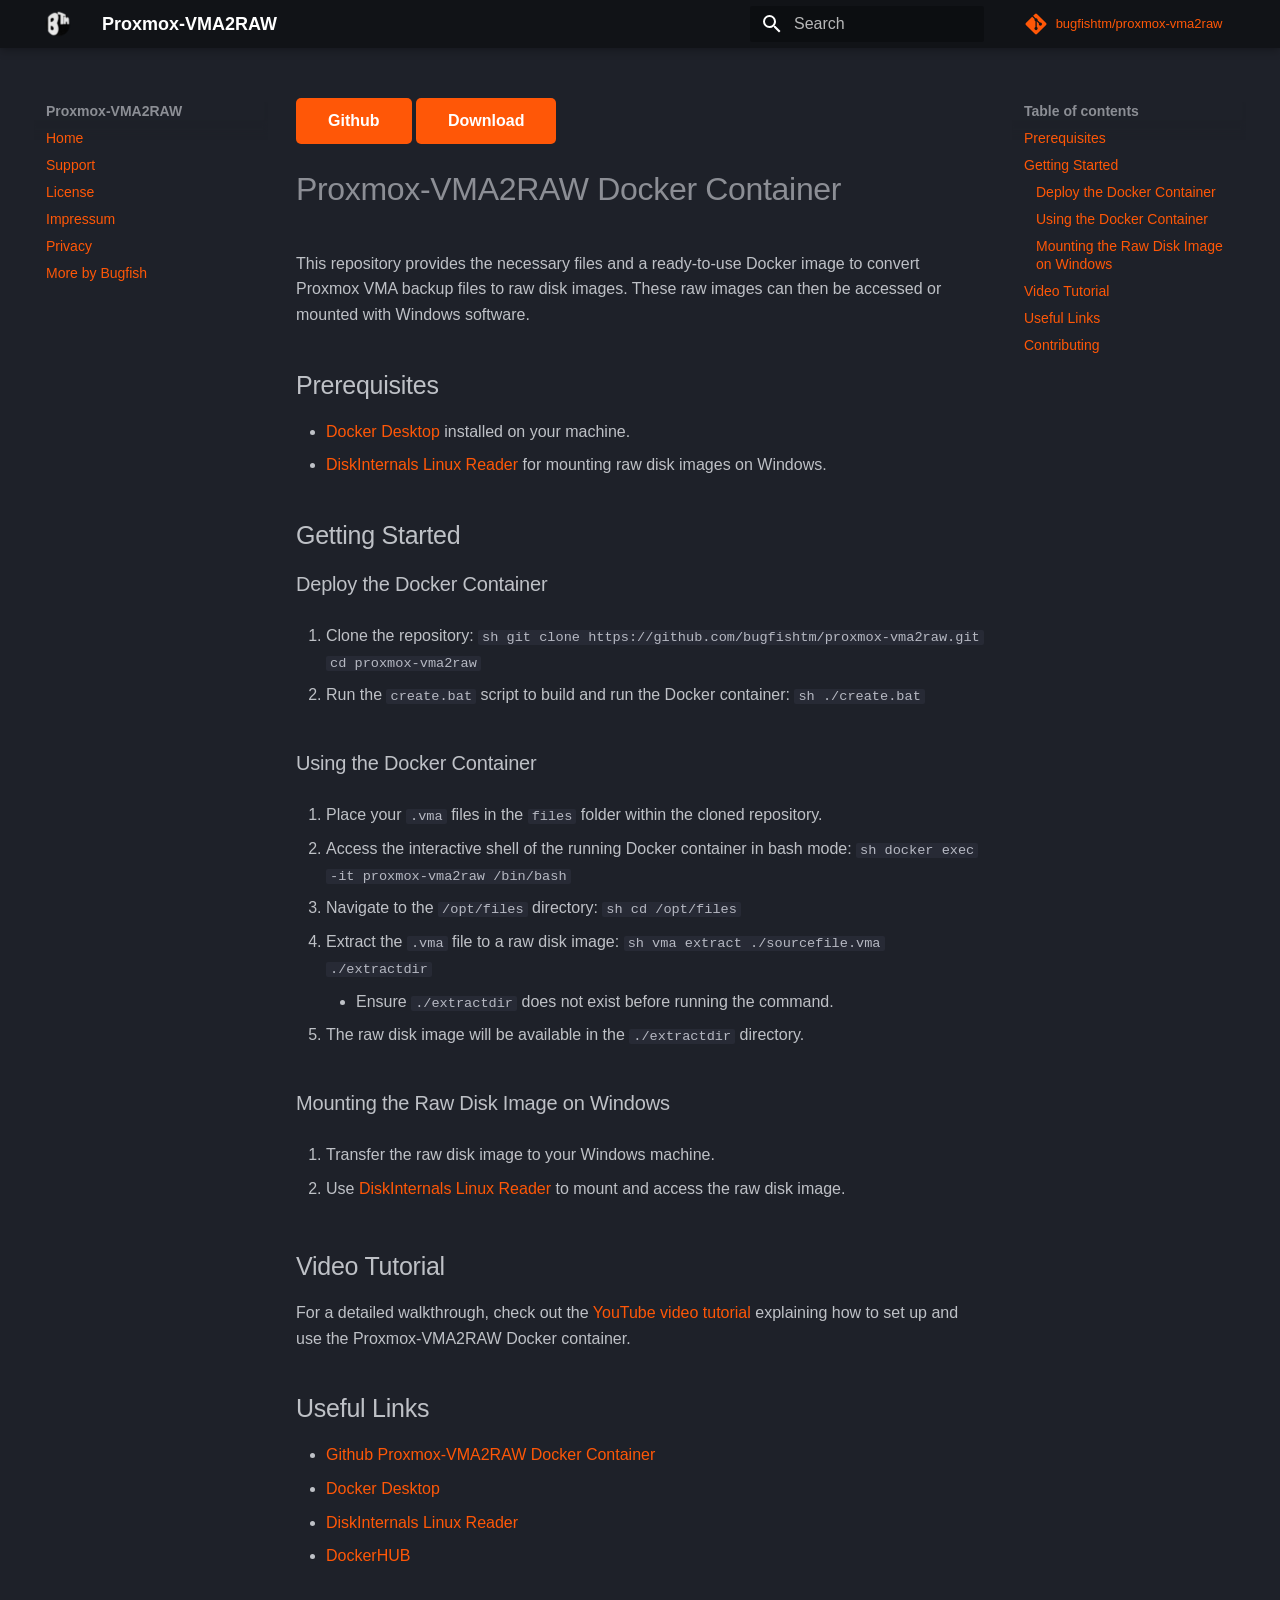
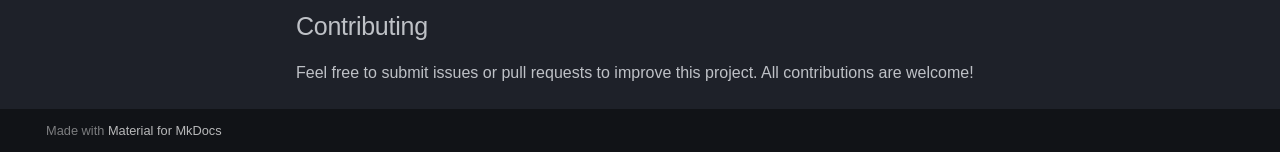
==== docs/index.html @ a615274f "Documentation" ====
<!doctype html>
<html lang="en" class="no-js">
  <head>
    
      <meta charset="utf-8">
      <meta name="viewport" content="width=device-width,initial-scale=1">
      
        <meta name="description" content="This repository provides the necessary files and a ready-to-use Docker image to convert Proxmox VMA backup files to raw disk images. These raw images can then be accessed or mounted with Windows software.">
      
      
      
      
      
        <link rel="next" href="support.html">
      
      
      <link rel="icon" href="favicon.ico">
      <meta name="generator" content="mkdocs-1.6.0, mkdocs-material-9.5.31">
    
    
      
        <title>Home - Proxmox-VMA2RAW</title>
      
    
    
      <link rel="stylesheet" href="assets/stylesheets/main.3cba04c6.min.css">
      
        
        <link rel="stylesheet" href="assets/stylesheets/palette.06af60db.min.css">
      
      

    <script type="application/ld+json">
    {
      "@context": "http://schema.org",
      "@type": "WebSite",
      "name": "Proxmox-VMA2RAW",
    }
    </script>
	<script type="application/ld+json">
	{
	  "@context": "http://schema.org",
	  "@type": "TechArticle",
	  "headline": "Home",
	  "description": "Comprehensive documentation for a Docker image tool that converts Proxmox VMA backup files into raw disk images. Includes setup instructions, configuration details, and usage examples.",
	  "articleSection": "Introduction",
	  "datePublished": "2024-08-19",
	  "dateModified": "2024-08-19",
	  "author": {
		"@type": "Person",
		"name": "Jan-Maurice Dahlmanns"
	  },
	  "publisher": {
		"@type": "Organization",
		"name": "Bugfish",
		"logo": {
		  "@type": "ImageObject",
		  "url": "./logo.png"
		}
	  }
	}
	</script>
    <meta http-equiv="X-UA-Compatible" content="IE=edge">
	<meta name="subject" content="documentation">
	<meta name="copyright" content="bugfish">
	<meta name='language' content='en'>
	<meta name='robots' content='index,follow'>
	<meta name='author' content='bugfish, ynvnzmlzaa@gmail.com'>
	
	
	<meta property="og:title" content="Home - Proxmox-VMA2RAW"/>
	<meta name="description" content="Comprehensive documentation for a Docker image tool that converts Proxmox VMA backup files into raw disk images. Includes setup instructions, configuration details, and usage examples.">  
	<meta name="og:description" content="Comprehensive documentation for a Docker image tool that converts Proxmox VMA backup files into raw disk images. Includes setup instructions, configuration details, and usage examples.">  
	<meta property="og:image" content="./meta.png" />
    
    
      
    
    
      
    
    
      <link rel="stylesheet" href="assets/_mkdocstrings.css">
    
      <link rel="stylesheet" href="stylesheets/extra.css">
    
    <script>__md_scope=new URL(".",location),__md_hash=e=>[...e].reduce((e,_)=>(e<<5)-e+_.charCodeAt(0),0),__md_get=(e,_=localStorage,t=__md_scope)=>JSON.parse(_.getItem(t.pathname+"."+e)),__md_set=(e,_,t=localStorage,a=__md_scope)=>{try{t.setItem(a.pathname+"."+e,JSON.stringify(_))}catch(e){}}</script>
    
      

    
    
    
  </head>
  
  
    
    
      
    
    
    
    
    <body dir="ltr" data-md-color-scheme="slate" data-md-color-primary="deep-orange" data-md-color-accent="deep-orange">
  
    
    <input class="md-toggle" data-md-toggle="drawer" type="checkbox" id="__drawer" autocomplete="off">
    <input class="md-toggle" data-md-toggle="search" type="checkbox" id="__search" autocomplete="off">
    <label class="md-overlay" for="__drawer"></label>
    <div data-md-component="skip">
      
        
        <a href="#proxmox-vma2raw-docker-container" class="md-skip">
          Skip to content
        </a>
      
    </div>
    <div data-md-component="announce">
      
    </div>
    
    
      

  

<header class="md-header md-header--shadow" data-md-component="header">
  <nav class="md-header__inner md-grid" aria-label="Header">
    <a href="index.html" title="Proxmox-VMA2RAW" class="md-header__button md-logo" aria-label="Proxmox-VMA2RAW" data-md-component="logo">
      
  <img src="logo.png" alt="logo">

    </a>
    <label class="md-header__button md-icon" for="__drawer">
      
      <svg xmlns="http://www.w3.org/2000/svg" viewBox="0 0 24 24"><path d="M3 6h18v2H3V6m0 5h18v2H3v-2m0 5h18v2H3v-2Z"/></svg>
    </label>
    <div class="md-header__title" data-md-component="header-title">
      <div class="md-header__ellipsis">
        <div class="md-header__topic">
          <span class="md-ellipsis">
            Proxmox-VMA2RAW
          </span>
        </div>
        <div class="md-header__topic" data-md-component="header-topic">
          <span class="md-ellipsis">
            
              Home
            
          </span>
        </div>
      </div>
    </div>
    
      
        <form class="md-header__option" data-md-component="palette">
  
    
    
    
    <input class="md-option" data-md-color-media="" data-md-color-scheme="slate" data-md-color-primary="deep-orange" data-md-color-accent="deep-orange"  aria-hidden="true"  type="radio" name="__palette" id="__palette_0">
    
  
</form>
      
    
    
      <script>var media,input,key,value,palette=__md_get("__palette");if(palette&&palette.color){"(prefers-color-scheme)"===palette.color.media&&(media=matchMedia("(prefers-color-scheme: light)"),input=document.querySelector(media.matches?"[data-md-color-media='(prefers-color-scheme: light)']":"[data-md-color-media='(prefers-color-scheme: dark)']"),palette.color.media=input.getAttribute("data-md-color-media"),palette.color.scheme=input.getAttribute("data-md-color-scheme"),palette.color.primary=input.getAttribute("data-md-color-primary"),palette.color.accent=input.getAttribute("data-md-color-accent"));for([key,value]of Object.entries(palette.color))document.body.setAttribute("data-md-color-"+key,value)}</script>
    
    
    
      <label class="md-header__button md-icon" for="__search">
        
        <svg xmlns="http://www.w3.org/2000/svg" viewBox="0 0 24 24"><path d="M9.5 3A6.5 6.5 0 0 1 16 9.5c0 1.61-.59 3.09-1.56 4.23l.27.27h.79l5 5-1.5 1.5-5-5v-.79l-.27-.27A6.516 6.516 0 0 1 9.5 16 6.5 6.5 0 0 1 3 9.5 6.5 6.5 0 0 1 9.5 3m0 2C7 5 5 7 5 9.5S7 14 9.5 14 14 12 14 9.5 12 5 9.5 5Z"/></svg>
      </label>
      <div class="md-search" data-md-component="search" role="dialog">
  <label class="md-search__overlay" for="__search"></label>
  <div class="md-search__inner" role="search">
    <form class="md-search__form" name="search">
      <input type="text" class="md-search__input" name="query" aria-label="Search" placeholder="Search" autocapitalize="off" autocorrect="off" autocomplete="off" spellcheck="false" data-md-component="search-query" required>
      <label class="md-search__icon md-icon" for="__search">
        
        <svg xmlns="http://www.w3.org/2000/svg" viewBox="0 0 24 24"><path d="M9.5 3A6.5 6.5 0 0 1 16 9.5c0 1.61-.59 3.09-1.56 4.23l.27.27h.79l5 5-1.5 1.5-5-5v-.79l-.27-.27A6.516 6.516 0 0 1 9.5 16 6.5 6.5 0 0 1 3 9.5 6.5 6.5 0 0 1 9.5 3m0 2C7 5 5 7 5 9.5S7 14 9.5 14 14 12 14 9.5 12 5 9.5 5Z"/></svg>
        
        <svg xmlns="http://www.w3.org/2000/svg" viewBox="0 0 24 24"><path d="M20 11v2H8l5.5 5.5-1.42 1.42L4.16 12l7.92-7.92L13.5 5.5 8 11h12Z"/></svg>
      </label>
      <nav class="md-search__options" aria-label="Search">
        
        <button type="reset" class="md-search__icon md-icon" title="Clear" aria-label="Clear" tabindex="-1">
          
          <svg xmlns="http://www.w3.org/2000/svg" viewBox="0 0 24 24"><path d="M19 6.41 17.59 5 12 10.59 6.41 5 5 6.41 10.59 12 5 17.59 6.41 19 12 13.41 17.59 19 19 17.59 13.41 12 19 6.41Z"/></svg>
        </button>
      </nav>
      
    </form>
    <div class="md-search__output">
      <div class="md-search__scrollwrap" tabindex="0" data-md-scrollfix>
        <div class="md-search-result" data-md-component="search-result">
          <div class="md-search-result__meta">
            Initializing search
          </div>
          <ol class="md-search-result__list" role="presentation"></ol>
        </div>
      </div>
    </div>
  </div>
</div>
    
    
      <div class="md-header__source">
        <a href="https://github.com/bugfishtm/proxmox-vma2raw" title="Go to repository" class="md-source" data-md-component="source">
  <div class="md-source__icon md-icon">
    
    <svg xmlns="http://www.w3.org/2000/svg" viewBox="0 0 448 512"><!--! Font Awesome Free 6.6.0 by @fontawesome - https://fontawesome.com License - https://fontawesome.com/license/free (Icons: CC BY 4.0, Fonts: SIL OFL 1.1, Code: MIT License) Copyright 2024 Fonticons, Inc.--><path d="M439.55 236.05 244 40.45a28.87 28.87 0 0 0-40.81 0l-40.66 40.63 51.52 51.52c27.06-9.14 52.68 16.77 43.39 43.68l49.66 49.66c34.23-11.8 61.18 31 35.47 56.69-26.49 26.49-70.21-2.87-56-37.34L240.22 199v121.85c25.3 12.54 22.26 41.85 9.08 55a34.34 34.34 0 0 1-48.55 0c-17.57-17.6-11.07-46.91 11.25-56v-123c-20.8-8.51-24.6-30.74-18.64-45L142.57 101 8.45 235.14a28.86 28.86 0 0 0 0 40.81l195.61 195.6a28.86 28.86 0 0 0 40.8 0l194.69-194.69a28.86 28.86 0 0 0 0-40.81z"/></svg>
  </div>
  <div class="md-source__repository">
    bugfishtm/proxmox-vma2raw
  </div>
</a>
      </div>
    
  </nav>
  
</header>
    
    <div class="md-container" data-md-component="container">
      
      
        
          
        
      
      <main class="md-main" data-md-component="main">
        <div class="md-main__inner md-grid">
          
            
              
              <div class="md-sidebar md-sidebar--primary" data-md-component="sidebar" data-md-type="navigation" >
                <div class="md-sidebar__scrollwrap">
                  <div class="md-sidebar__inner">
                    



<nav class="md-nav md-nav--primary" aria-label="Navigation" data-md-level="0">
  <label class="md-nav__title" for="__drawer">
    <a href="index.html" title="Proxmox-VMA2RAW" class="md-nav__button md-logo" aria-label="Proxmox-VMA2RAW" data-md-component="logo">
      
  <img src="logo.png" alt="logo">

    </a>
    Proxmox-VMA2RAW
  </label>
  
    <div class="md-nav__source">
      <a href="https://github.com/bugfishtm/proxmox-vma2raw" title="Go to repository" class="md-source" data-md-component="source">
  <div class="md-source__icon md-icon">
    
    <svg xmlns="http://www.w3.org/2000/svg" viewBox="0 0 448 512"><!--! Font Awesome Free 6.6.0 by @fontawesome - https://fontawesome.com License - https://fontawesome.com/license/free (Icons: CC BY 4.0, Fonts: SIL OFL 1.1, Code: MIT License) Copyright 2024 Fonticons, Inc.--><path d="M439.55 236.05 244 40.45a28.87 28.87 0 0 0-40.81 0l-40.66 40.63 51.52 51.52c27.06-9.14 52.68 16.77 43.39 43.68l49.66 49.66c34.23-11.8 61.18 31 35.47 56.69-26.49 26.49-70.21-2.87-56-37.34L240.22 199v121.85c25.3 12.54 22.26 41.85 9.08 55a34.34 34.34 0 0 1-48.55 0c-17.57-17.6-11.07-46.91 11.25-56v-123c-20.8-8.51-24.6-30.74-18.64-45L142.57 101 8.45 235.14a28.86 28.86 0 0 0 0 40.81l195.61 195.6a28.86 28.86 0 0 0 40.8 0l194.69-194.69a28.86 28.86 0 0 0 0-40.81z"/></svg>
  </div>
  <div class="md-source__repository">
    bugfishtm/proxmox-vma2raw
  </div>
</a>
    </div>
  
  <ul class="md-nav__list" data-md-scrollfix>
    
      
      
  
  
    
  
  
  
    <li class="md-nav__item md-nav__item--active">
      
      <input class="md-nav__toggle md-toggle" type="checkbox" id="__toc">
      
      
        
      
      
        <label class="md-nav__link md-nav__link--active" for="__toc">
          
  
  <span class="md-ellipsis">
    Home
  </span>
  

          <span class="md-nav__icon md-icon"></span>
        </label>
      
      <a href="index.html" class="md-nav__link md-nav__link--active">
        
  
  <span class="md-ellipsis">
    Home
  </span>
  

      </a>
      
        

<nav class="md-nav md-nav--secondary" aria-label="Table of contents">
  
  
  
    
  
  
    <label class="md-nav__title" for="__toc">
      <span class="md-nav__icon md-icon"></span>
      Table of contents
    </label>
    <ul class="md-nav__list" data-md-component="toc" data-md-scrollfix>
      
        <li class="md-nav__item">
  <a href="#prerequisites" class="md-nav__link">
    <span class="md-ellipsis">
      Prerequisites
    </span>
  </a>
  
</li>
      
        <li class="md-nav__item">
  <a href="#getting-started" class="md-nav__link">
    <span class="md-ellipsis">
      Getting Started
    </span>
  </a>
  
    <nav class="md-nav" aria-label="Getting Started">
      <ul class="md-nav__list">
        
          <li class="md-nav__item">
  <a href="#deploy-the-docker-container" class="md-nav__link">
    <span class="md-ellipsis">
      Deploy the Docker Container
    </span>
  </a>
  
</li>
        
          <li class="md-nav__item">
  <a href="#using-the-docker-container" class="md-nav__link">
    <span class="md-ellipsis">
      Using the Docker Container
    </span>
  </a>
  
</li>
        
          <li class="md-nav__item">
  <a href="#mounting-the-raw-disk-image-on-windows" class="md-nav__link">
    <span class="md-ellipsis">
      Mounting the Raw Disk Image on Windows
    </span>
  </a>
  
</li>
        
      </ul>
    </nav>
  
</li>
      
        <li class="md-nav__item">
  <a href="#video-tutorial" class="md-nav__link">
    <span class="md-ellipsis">
      Video Tutorial
    </span>
  </a>
  
</li>
      
        <li class="md-nav__item">
  <a href="#useful-links" class="md-nav__link">
    <span class="md-ellipsis">
      Useful Links
    </span>
  </a>
  
</li>
      
        <li class="md-nav__item">
  <a href="#contributing" class="md-nav__link">
    <span class="md-ellipsis">
      Contributing
    </span>
  </a>
  
</li>
      
    </ul>
  
</nav>
      
    </li>
  

    
      
      
  
  
  
  
    <li class="md-nav__item">
      <a href="support.html" class="md-nav__link">
        
  
  <span class="md-ellipsis">
    Support
  </span>
  

      </a>
    </li>
  

    
      
      
  
  
  
  
    <li class="md-nav__item">
      <a href="license.html" class="md-nav__link">
        
  
  <span class="md-ellipsis">
    License
  </span>
  

      </a>
    </li>
  

    
      
      
  
  
  
  
    <li class="md-nav__item">
      <a href="https://bugfishtm.blogspot.com/2023/05/impressum.html" class="md-nav__link">
        
  
  <span class="md-ellipsis">
    Impressum
  </span>
  

      </a>
    </li>
  

    
      
      
  
  
  
  
    <li class="md-nav__item">
      <a href="https://bugfishtm.blogspot.com/2023/05/privacy.html" class="md-nav__link">
        
  
  <span class="md-ellipsis">
    Privacy
  </span>
  

      </a>
    </li>
  

    
      
      
  
  
  
  
    <li class="md-nav__item">
      <a href="https://bugfishtm.github.io" class="md-nav__link">
        
  
  <span class="md-ellipsis">
    More by Bugfish
  </span>
  

      </a>
    </li>
  

    
  </ul>
</nav>
                  </div>
                </div>
              </div>
            
            
              
              <div class="md-sidebar md-sidebar--secondary" data-md-component="sidebar" data-md-type="toc" >
                <div class="md-sidebar__scrollwrap">
                  <div class="md-sidebar__inner">
                    

<nav class="md-nav md-nav--secondary" aria-label="Table of contents">
  
  
  
    
  
  
    <label class="md-nav__title" for="__toc">
      <span class="md-nav__icon md-icon"></span>
      Table of contents
    </label>
    <ul class="md-nav__list" data-md-component="toc" data-md-scrollfix>
      
        <li class="md-nav__item">
  <a href="#prerequisites" class="md-nav__link">
    <span class="md-ellipsis">
      Prerequisites
    </span>
  </a>
  
</li>
      
        <li class="md-nav__item">
  <a href="#getting-started" class="md-nav__link">
    <span class="md-ellipsis">
      Getting Started
    </span>
  </a>
  
    <nav class="md-nav" aria-label="Getting Started">
      <ul class="md-nav__list">
        
          <li class="md-nav__item">
  <a href="#deploy-the-docker-container" class="md-nav__link">
    <span class="md-ellipsis">
      Deploy the Docker Container
    </span>
  </a>
  
</li>
        
          <li class="md-nav__item">
  <a href="#using-the-docker-container" class="md-nav__link">
    <span class="md-ellipsis">
      Using the Docker Container
    </span>
  </a>
  
</li>
        
          <li class="md-nav__item">
  <a href="#mounting-the-raw-disk-image-on-windows" class="md-nav__link">
    <span class="md-ellipsis">
      Mounting the Raw Disk Image on Windows
    </span>
  </a>
  
</li>
        
      </ul>
    </nav>
  
</li>
      
        <li class="md-nav__item">
  <a href="#video-tutorial" class="md-nav__link">
    <span class="md-ellipsis">
      Video Tutorial
    </span>
  </a>
  
</li>
      
        <li class="md-nav__item">
  <a href="#useful-links" class="md-nav__link">
    <span class="md-ellipsis">
      Useful Links
    </span>
  </a>
  
</li>
      
        <li class="md-nav__item">
  <a href="#contributing" class="md-nav__link">
    <span class="md-ellipsis">
      Contributing
    </span>
  </a>
  
</li>
      
    </ul>
  
</nav>
                  </div>
                </div>
              </div>
            
          
          
            <div class="md-content" data-md-component="content">
              <article class="md-content__inner md-typeset">
                
                  

  
  
<a class="md-button" rel="noopener" target="_blank" href="https://github.com/bugfishtm/proxmox-vma2raw">Github</a> 
 <a class="md-button" rel="noopener" target="_blank" href="https://github.com/bugfishtm/proxmox-vma2raw/archive/refs/heads/main.zip">Download</a><br /><br />   


<div><h1 id="proxmox-vma2raw-docker-container">Proxmox-VMA2RAW Docker Container</h1>
<p>This repository provides the necessary files and a ready-to-use Docker image to convert Proxmox VMA backup files to raw disk images. These raw images can then be accessed or mounted with Windows software.</p>
<h2 id="prerequisites">Prerequisites</h2>
<ul>
<li><a href="https://www.docker.com/products/docker-desktop/">Docker Desktop</a> installed on your machine.</li>
<li><a href="https://www.diskinternals.com/linux-reader/">DiskInternals Linux Reader</a> for mounting raw disk images on Windows.</li>
</ul>
<h2 id="getting-started">Getting Started</h2>
<h3 id="deploy-the-docker-container">Deploy the Docker Container</h3>
<ol>
<li>
<p>Clone the repository:
    <code>sh
    git clone https://github.com/bugfishtm/proxmox-vma2raw.git
    cd proxmox-vma2raw</code></p>
</li>
<li>
<p>Run the <code>create.bat</code> script to build and run the Docker container:
    <code>sh
    ./create.bat</code></p>
</li>
</ol>
<h3 id="using-the-docker-container">Using the Docker Container</h3>
<ol>
<li>
<p>Place your <code>.vma</code> files in the <code>files</code> folder within the cloned repository.</p>
</li>
<li>
<p>Access the interactive shell of the running Docker container in bash mode:
    <code>sh
    docker exec -it proxmox-vma2raw /bin/bash</code></p>
</li>
<li>
<p>Navigate to the <code>/opt/files</code> directory:
    <code>sh
    cd /opt/files</code></p>
</li>
<li>
<p>Extract the <code>.vma</code> file to a raw disk image:
    <code>sh
    vma extract ./sourcefile.vma ./extractdir</code></p>
<ul>
<li>Ensure <code>./extractdir</code> does not exist before running the command.</li>
</ul>
</li>
<li>
<p>The raw disk image will be available in the <code>./extractdir</code> directory.</p>
</li>
</ol>
<h3 id="mounting-the-raw-disk-image-on-windows">Mounting the Raw Disk Image on Windows</h3>
<ol>
<li>
<p>Transfer the raw disk image to your Windows machine.</p>
</li>
<li>
<p>Use <a href="https://www.diskinternals.com/linux-reader/">DiskInternals Linux Reader</a> to mount and access the raw disk image.</p>
</li>
</ol>
<h2 id="video-tutorial">Video Tutorial</h2>
<p>For a detailed walkthrough, check out the <a href="https://www.youtube.com/watch?v=AGllcgOKZDE">YouTube video tutorial</a> explaining how to set up and use the Proxmox-VMA2RAW Docker container.</p>
<h2 id="useful-links">Useful Links</h2>
<ul>
<li><a href="https://github.com/bugfishtm/proxmox-vma2raw">Github Proxmox-VMA2RAW Docker Container</a></li>
<li><a href="https://www.docker.com/products/docker-desktop/">Docker Desktop</a></li>
<li><a href="https://www.diskinternals.com/linux-reader/">DiskInternals Linux Reader</a></li>
<li><a href="https://hub.docker.com/r/bugfishtm/proxmox-vma2raw">DockerHUB</a></li>
</ul>
<h2 id="contributing">Contributing</h2>
<p>Feel free to submit issues or pull requests to improve this project. All contributions are welcome!</p></div>







  
  






                
              </article>
            </div>
          
          
<script>var target=document.getElementById(location.hash.slice(1));target&&target.name&&(target.checked=target.name.startsWith("__tabbed_"))</script>
        </div>
        
      </main>
      
        <footer class="md-footer">
  
  <div class="md-footer-meta md-typeset">
    <div class="md-footer-meta__inner md-grid">
      <div class="md-copyright">
  
  
    Made with
    <a href="https://squidfunk.github.io/mkdocs-material/" target="_blank" rel="noopener">
      Material for MkDocs
    </a>
  
</div>
      
    </div>
  </div>
</footer>
      
    </div>
    <div class="md-dialog" data-md-component="dialog">
      <div class="md-dialog__inner md-typeset"></div>
    </div>
    
    
    <script id="__config" type="application/json">{"base": ".", "features": [], "search": "assets/javascripts/workers/search.b8dbb3d2.min.js", "translations": {"clipboard.copied": "Copied to clipboard", "clipboard.copy": "Copy to clipboard", "search.result.more.one": "1 more on this page", "search.result.more.other": "# more on this page", "search.result.none": "No matching documents", "search.result.one": "1 matching document", "search.result.other": "# matching documents", "search.result.placeholder": "Type to start searching", "search.result.term.missing": "Missing", "select.version": "Select version"}}</script>
    
    
      <script src="assets/javascripts/bundle.fe8b6f2b.min.js"></script>
      
        <script src="javascripts/extra.js"></script>
      
    
  </body>
</html>
---- docs/assets/stylesheets/main.3cba04c6.min.css ----
@charset "UTF-8";html{-webkit-text-size-adjust:none;-moz-text-size-adjust:none;text-size-adjust:none;box-sizing:border-box}*,:after,:before{box-sizing:inherit}@media (prefers-reduced-motion){*,:after,:before{transition:none!important}}body{margin:0}a,button,input,label{-webkit-tap-highlight-color:transparent}a{color:inherit;text-decoration:none}hr{border:0;box-sizing:initial;display:block;height:.05rem;overflow:visible;padding:0}small{font-size:80%}sub,sup{line-height:1em}img{border-style:none}table{border-collapse:initial;border-spacing:0}td,th{font-weight:400;vertical-align:top}button{background:#0000;border:0;font-family:inherit;font-size:inherit;margin:0;padding:0}input{border:0;outline:none}:root{--md-primary-fg-color:#4051b5;--md-primary-fg-color--light:#5d6cc0;--md-primary-fg-color--dark:#303fa1;--md-primary-bg-color:#fff;--md-primary-bg-color--light:#ffffffb3;--md-accent-fg-color:#526cfe;--md-accent-fg-color--transparent:#526cfe1a;--md-accent-bg-color:#fff;--md-accent-bg-color--light:#ffffffb3}[data-md-color-scheme=default]{color-scheme:light}[data-md-color-scheme=default] img[src$="#gh-dark-mode-only"],[data-md-color-scheme=default] img[src$="#only-dark"]{display:none}:root,[data-md-color-scheme=default]{--md-hue:225deg;--md-default-fg-color:#000000de;--md-default-fg-color--light:#0000008a;--md-default-fg-color--lighter:#00000052;--md-default-fg-color--lightest:#00000012;--md-default-bg-color:#fff;--md-default-bg-color--light:#ffffffb3;--md-default-bg-color--lighter:#ffffff4d;--md-default-bg-color--lightest:#ffffff1f;--md-code-fg-color:#36464e;--md-code-bg-color:#f5f5f5;--md-code-hl-color:#4287ff;--md-code-hl-color--light:#4287ff1a;--md-code-hl-number-color:#d52a2a;--md-code-hl-special-color:#db1457;--md-code-hl-function-color:#a846b9;--md-code-hl-constant-color:#6e59d9;--md-code-hl-keyword-color:#3f6ec6;--md-code-hl-string-color:#1c7d4d;--md-code-hl-name-color:var(--md-code-fg-color);--md-code-hl-operator-color:var(--md-default-fg-color--light);--md-code-hl-punctuation-color:var(--md-default-fg-color--light);--md-code-hl-comment-color:var(--md-default-fg-color--light);--md-code-hl-generic-color:var(--md-default-fg-color--light);--md-code-hl-variable-color:var(--md-default-fg-color--light);--md-typeset-color:var(--md-default-fg-color);--md-typeset-a-color:var(--md-primary-fg-color);--md-typeset-del-color:#f5503d26;--md-typeset-ins-color:#0bd57026;--md-typeset-kbd-color:#fafafa;--md-typeset-kbd-accent-color:#fff;--md-typeset-kbd-border-color:#b8b8b8;--md-typeset-mark-color:#ffff0080;--md-typeset-table-color:#0000001f;--md-typeset-table-color--light:rgba(0,0,0,.035);--md-admonition-fg-color:var(--md-default-fg-color);--md-admonition-bg-color:var(--md-default-bg-color);--md-warning-fg-color:#000000de;--md-warning-bg-color:#ff9;--md-footer-fg-color:#fff;--md-footer-fg-color--light:#ffffffb3;--md-footer-fg-color--lighter:#ffffff73;--md-footer-bg-color:#000000de;--md-footer-bg-color--dark:#00000052;--md-shadow-z1:0 0.2rem 0.5rem #0000000d,0 0 0.05rem #0000001a;--md-shadow-z2:0 0.2rem 0.5rem #0000001a,0 0 0.05rem #00000040;--md-shadow-z3:0 0.2rem 0.5rem #0003,0 0 0.05rem #00000059}.md-icon svg{fill:currentcolor;display:block;height:1.2rem;width:1.2rem}body{-webkit-font-smoothing:antialiased;-moz-osx-font-smoothing:grayscale;--md-text-font-family:var(--md-text-font,_),-apple-system,BlinkMacSystemFont,Helvetica,Arial,sans-serif;--md-code-font-family:var(--md-code-font,_),SFMono-Regular,Consolas,Menlo,monospace}aside,body,input{font-feature-settings:"kern","liga";color:var(--md-typeset-color);font-family:var(--md-text-font-family)}code,kbd,pre{font-feature-settings:"kern";font-family:var(--md-code-font-family)}:root{--md-typeset-table-sort-icon:url('data:image/svg+xml;charset=utf-8,<svg xmlns="http://www.w3.org/2000/svg" viewBox="0 0 24 24"><path d="m18 21-4-4h3V7h-3l4-4 4 4h-3v10h3M2 19v-2h10v2M2 13v-2h7v2M2 7V5h4v2H2Z"/></svg>');--md-typeset-table-sort-icon--asc:url('data:image/svg+xml;charset=utf-8,<svg xmlns="http://www.w3.org/2000/svg" viewBox="0 0 24 24"><path d="M19 17h3l-4 4-4-4h3V3h2M2 17h10v2H2M6 5v2H2V5m0 6h7v2H2v-2Z"/></svg>');--md-typeset-table-sort-icon--desc:url('data:image/svg+xml;charset=utf-8,<svg xmlns="http://www.w3.org/2000/svg" viewBox="0 0 24 24"><path d="M19 7h3l-4-4-4 4h3v14h2M2 17h10v2H2M6 5v2H2V5m0 6h7v2H2v-2Z"/></svg>')}.md-typeset{-webkit-print-color-adjust:exact;color-adjust:exact;font-size:.8rem;line-height:1.6}@media print{.md-typeset{font-size:.68rem}}.md-typeset blockquote,.md-typeset dl,.md-typeset figure,.md-typeset ol,.md-typeset pre,.md-typeset ul{margin-bottom:1em;margin-top:1em}.md-typeset h1{color:var(--md-default-fg-color--light);font-size:2em;line-height:1.3;margin:0 0 1.25em}.md-typeset h1,.md-typeset h2{font-weight:300;letter-spacing:-.01em}.md-typeset h2{font-size:1.5625em;line-height:1.4;margin:1.6em 0 .64em}.md-typeset h3{font-size:1.25em;font-weight:400;letter-spacing:-.01em;line-height:1.5;margin:1.6em 0 .8em}.md-typeset h2+h3{margin-top:.8em}.md-typeset h4{font-weight:700;letter-spacing:-.01em;margin:1em 0}.md-typeset h5,.md-typeset h6{color:var(--md-default-fg-color--light);font-size:.8em;font-weight:700;letter-spacing:-.01em;margin:1.25em 0}.md-typeset h5{text-transform:uppercase}.md-typeset hr{border-bottom:.05rem solid var(--md-default-fg-color--lightest);display:flow-root;margin:1.5em 0}.md-typeset a{color:var(--md-typeset-a-color);word-break:break-word}.md-typeset a,.md-typeset a:before{transition:color 125ms}.md-typeset a:focus,.md-typeset a:hover{color:var(--md-accent-fg-color)}.md-typeset a:focus code,.md-typeset a:hover code{background-color:var(--md-accent-fg-color--transparent)}.md-typeset a code{color:currentcolor;transition:background-color 125ms}.md-typeset a.focus-visible{outline-color:var(--md-accent-fg-color);outline-offset:.2rem}.md-typeset code,.md-typeset kbd,.md-typeset pre{color:var(--md-code-fg-color);direction:ltr;font-variant-ligatures:none}@media print{.md-typeset code,.md-typeset kbd,.md-typeset pre{white-space:pre-wrap}}.md-typeset code{background-color:var(--md-code-bg-color);border-radius:.1rem;-webkit-box-decoration-break:clone;box-decoration-break:clone;font-size:.85em;padding:0 .2941176471em;word-break:break-word}.md-typeset code:not(.focus-visible){-webkit-tap-highlight-color:transparent;outline:none}.md-typeset pre{display:flow-root;line-height:1.4;position:relative}.md-typeset pre>code{-webkit-box-decoration-break:slice;box-decoration-break:slice;box-shadow:none;display:block;margin:0;outline-color:var(--md-accent-fg-color);overflow:auto;padding:.7720588235em 1.1764705882em;scrollbar-color:var(--md-default-fg-color--lighter) #0000;scrollbar-width:thin;touch-action:auto;word-break:normal}.md-typeset pre>code:hover{scrollbar-color:var(--md-accent-fg-color) #0000}.md-typeset pre>code::-webkit-scrollbar{height:.2rem;width:.2rem}.md-typeset pre>code::-webkit-scrollbar-thumb{background-color:var(--md-default-fg-color--lighter)}.md-typeset pre>code::-webkit-scrollbar-thumb:hover{background-color:var(--md-accent-fg-color)}.md-typeset kbd{background-color:var(--md-typeset-kbd-color);border-radius:.1rem;box-shadow:0 .1rem 0 .05rem var(--md-typeset-kbd-border-color),0 .1rem 0 var(--md-typeset-kbd-border-color),0 -.1rem .2rem var(--md-typeset-kbd-accent-color) inset;color:var(--md-default-fg-color);display:inline-block;font-size:.75em;padding:0 .6666666667em;vertical-align:text-top;word-break:break-word}.md-typeset mark{background-color:var(--md-typeset-mark-color);-webkit-box-decoration-break:clone;box-decoration-break:clone;color:inherit;word-break:break-word}.md-typeset abbr{border-bottom:.05rem dotted var(--md-default-fg-color--light);cursor:help;text-decoration:none}.md-typeset small{opacity:.75}[dir=ltr] .md-typeset sub,[dir=ltr] .md-typeset sup{margin-left:.078125em}[dir=rtl] .md-typeset sub,[dir=rtl] .md-typeset sup{margin-right:.078125em}[dir=ltr] .md-typeset blockquote{padding-left:.6rem}[dir=rtl] .md-typeset blockquote{padding-right:.6rem}[dir=ltr] .md-typeset blockquote{border-left:.2rem solid var(--md-default-fg-color--lighter)}[dir=rtl] .md-typeset blockquote{border-right:.2rem solid var(--md-default-fg-color--lighter)}.md-typeset blockquote{color:var(--md-default-fg-color--light);margin-left:0;margin-right:0}.md-typeset ul{list-style-type:disc}[dir=ltr] .md-typeset ol,[dir=ltr] .md-typeset ul{margin-left:.625em}[dir=rtl] .md-typeset ol,[dir=rtl] .md-typeset ul{margin-right:.625em}.md-typeset ol,.md-typeset ul{padding:0}.md-typeset ol:not([hidden]),.md-typeset ul:not([hidden]){display:flow-root}.md-typeset ol ol,.md-typeset ul ol{list-style-type:lower-alpha}.md-typeset ol ol ol,.md-typeset ul ol ol{list-style-type:lower-roman}[dir=ltr] .md-typeset ol li,[dir=ltr] .md-typeset ul li{margin-left:1.25em}[dir=rtl] .md-typeset ol li,[dir=rtl] .md-typeset ul li{margin-right:1.25em}.md-typeset ol li,.md-typeset ul li{margin-bottom:.5em}.md-typeset ol li blockquote,.md-typeset ol li p,.md-typeset ul li blockquote,.md-typeset ul li p{margin:.5em 0}.md-typeset ol li:last-child,.md-typeset ul li:last-child{margin-bottom:0}[dir=ltr] .md-typeset ol li ol,[dir=ltr] .md-typeset ol li ul,[dir=ltr] .md-typeset ul li ol,[dir=ltr] .md-typeset ul li ul{margin-left:.625em}[dir=rtl] .md-typeset ol li ol,[dir=rtl] .md-typeset ol li ul,[dir=rtl] .md-typeset ul li ol,[dir=rtl] .md-typeset ul li ul{margin-right:.625em}.md-typeset ol li ol,.md-typeset ol li ul,.md-typeset ul li ol,.md-typeset ul li ul{margin-bottom:.5em;margin-top:.5em}[dir=ltr] .md-typeset dd{margin-left:1.875em}[dir=rtl] .md-typeset dd{margin-right:1.875em}.md-typeset dd{margin-bottom:1.5em;margin-top:1em}.md-typeset img,.md-typeset svg,.md-typeset video{height:auto;max-width:100%}.md-typeset img[align=left]{margin:1em 1em 1em 0}.md-typeset img[align=right]{margin:1em 0 1em 1em}.md-typeset img[align]:only-child{margin-top:0}.md-typeset figure{display:flow-root;margin:1em auto;max-width:100%;text-align:center;width:-moz-fit-content;width:fit-content}.md-typeset figure img{display:block;margin:0 auto}.md-typeset figcaption{font-style:italic;margin:1em auto;max-width:24rem}.md-typeset iframe{max-width:100%}.md-typeset table:not([class]){background-color:var(--md-default-bg-color);border:.05rem solid var(--md-typeset-table-color);border-radius:.1rem;display:inline-block;font-size:.64rem;max-width:100%;overflow:auto;touch-action:auto}@media print{.md-typeset table:not([class]){display:table}}.md-typeset table:not([class])+*{margin-top:1.5em}.md-typeset table:not([class]) td>:first-child,.md-typeset table:not([class]) th>:first-child{margin-top:0}.md-typeset table:not([class]) td>:last-child,.md-typeset table:not([class]) th>:last-child{margin-bottom:0}.md-typeset table:not([class]) td:not([align]),.md-typeset table:not([class]) th:not([align]){text-align:left}[dir=rtl] .md-typeset table:not([class]) td:not([align]),[dir=rtl] .md-typeset table:not([class]) th:not([align]){text-align:right}.md-typeset table:not([class]) th{font-weight:700;min-width:5rem;padding:.9375em 1.25em;vertical-align:top}.md-typeset table:not([class]) td{border-top:.05rem solid var(--md-typeset-table-color);padding:.9375em 1.25em;vertical-align:top}.md-typeset table:not([class]) tbody tr{transition:background-color 125ms}.md-typeset table:not([class]) tbody tr:hover{background-color:var(--md-typeset-table-color--light);box-shadow:0 .05rem 0 var(--md-default-bg-color) inset}.md-typeset table:not([class]) a{word-break:normal}.md-typeset table th[role=columnheader]{cursor:pointer}[dir=ltr] .md-typeset table th[role=columnheader]:after{margin-left:.5em}[dir=rtl] .md-typeset table th[role=columnheader]:after{margin-right:.5em}.md-typeset table th[role=columnheader]:after{content:"";display:inline-block;height:1.2em;-webkit-mask-image:var(--md-typeset-table-sort-icon);mask-image:var(--md-typeset-table-sort-icon);-webkit-mask-repeat:no-repeat;mask-repeat:no-repeat;-webkit-mask-size:contain;mask-size:contain;transition:background-color 125ms;vertical-align:text-bottom;width:1.2em}.md-typeset table th[role=columnheader]:hover:after{background-color:var(--md-default-fg-color--lighter)}.md-typeset table th[role=columnheader][aria-sort=ascending]:after{background-color:var(--md-default-fg-color--light);-webkit-mask-image:var(--md-typeset-table-sort-icon--asc);mask-image:var(--md-typeset-table-sort-icon--asc)}.md-typeset table th[role=columnheader][aria-sort=descending]:after{background-color:var(--md-default-fg-color--light);-webkit-mask-image:var(--md-typeset-table-sort-icon--desc);mask-image:var(--md-typeset-table-sort-icon--desc)}.md-typeset__scrollwrap{margin:1em -.8rem;overflow-x:auto;touch-action:auto}.md-typeset__table{display:inline-block;margin-bottom:.5em;padding:0 .8rem}@media print{.md-typeset__table{display:block}}html .md-typeset__table table{display:table;margin:0;overflow:hidden;width:100%}@media screen and (max-width:44.984375em){.md-content__inner>pre{margin:1em -.8rem}.md-content__inner>pre code{border-radius:0}}.md-typeset .md-author{border-radius:100%;display:block;flex-shrink:0;height:1.6rem;overflow:hidden;position:relative;transition:color 125ms,transform 125ms;width:1.6rem}.md-typeset .md-author img{display:block}.md-typeset .md-author--more{background:var(--md-default-fg-color--lightest);color:var(--md-default-fg-color--lighter);font-size:.6rem;font-weight:700;line-height:1.6rem;text-align:center}.md-typeset .md-author--long{height:2.4rem;width:2.4rem}.md-typeset a.md-author{transform:scale(1)}.md-typeset a.md-author img{border-radius:100%;filter:grayscale(100%) opacity(75%);transition:filter 125ms}.md-typeset a.md-author:focus,.md-typeset a.md-author:hover{transform:scale(1.1);z-index:1}.md-typeset a.md-author:focus img,.md-typeset a.md-author:hover img{filter:grayscale(0)}.md-banner{background-color:var(--md-footer-bg-color);color:var(--md-footer-fg-color);overflow:auto}@media print{.md-banner{display:none}}.md-banner--warning{background-color:var(--md-warning-bg-color);color:var(--md-warning-fg-color)}.md-banner__inner{font-size:.7rem;margin:.6rem auto;padding:0 .8rem}[dir=ltr] .md-banner__button{float:right}[dir=rtl] .md-banner__button{float:left}.md-banner__button{color:inherit;cursor:pointer;transition:opacity .25s}.no-js .md-banner__button{display:none}.md-banner__button:hover{opacity:.7}html{font-size:125%;height:100%;overflow-x:hidden}@media screen and (min-width:100em){html{font-size:137.5%}}@media screen and (min-width:125em){html{font-size:150%}}body{background-color:var(--md-default-bg-color);display:flex;flex-direction:column;font-size:.5rem;min-height:100%;position:relative;width:100%}@media print{body{display:block}}@media screen and (max-width:59.984375em){body[data-md-scrolllock]{position:fixed}}.md-grid{margin-left:auto;margin-right:auto;max-width:61rem}.md-container{display:flex;flex-direction:column;flex-grow:1}@media print{.md-container{display:block}}.md-main{flex-grow:1}.md-main__inner{display:flex;height:100%;margin-top:1.5rem}.md-ellipsis{overflow:hidden;text-overflow:ellipsis}.md-toggle{display:none}.md-option{height:0;opacity:0;position:absolute;width:0}.md-option:checked+label:not([hidden]){display:block}.md-option.focus-visible+label{outline-color:var(--md-accent-fg-color);outline-style:auto}.md-skip{background-color:var(--md-default-fg-color);border-radius:.1rem;color:var(--md-default-bg-color);font-size:.64rem;margin:.5rem;opacity:0;outline-color:var(--md-accent-fg-color);padding:.3rem .5rem;position:fixed;transform:translateY(.4rem);z-index:-1}.md-skip:focus{opacity:1;transform:translateY(0);transition:transform .25s cubic-bezier(.4,0,.2,1),opacity 175ms 75ms;z-index:10}@page{margin:25mm}:root{--md-clipboard-icon:url('data:image/svg+xml;charset=utf-8,<svg xmlns="http://www.w3.org/2000/svg" viewBox="0 0 24 24"><path d="M19 21H8V7h11m0-2H8a2 2 0 0 0-2 2v14a2 2 0 0 0 2 2h11a2 2 0 0 0 2-2V7a2 2 0 0 0-2-2m-3-4H4a2 2 0 0 0-2 2v14h2V3h12V1Z"/></svg>')}.md-clipboard{border-radius:.1rem;color:var(--md-default-fg-color--lightest);cursor:pointer;height:1.5em;outline-color:var(--md-accent-fg-color);outline-offset:.1rem;position:absolute;right:.5em;top:.5em;transition:color .25s;width:1.5em;z-index:1}@media print{.md-clipboard{display:none}}.md-clipboard:not(.focus-visible){-webkit-tap-highlight-color:transparent;outline:none}:hover>.md-clipboard{color:var(--md-default-fg-color--light)}.md-clipboard:focus,.md-clipboard:hover{color:var(--md-accent-fg-color)}.md-clipboard:after{background-color:currentcolor;content:"";display:block;height:1.125em;margin:0 auto;-webkit-mask-image:var(--md-clipboard-icon);mask-image:var(--md-clipboard-icon);-webkit-mask-position:center;mask-position:center;-webkit-mask-repeat:no-repeat;mask-repeat:no-repeat;-webkit-mask-size:contain;mask-size:contain;width:1.125em}.md-clipboard--inline{cursor:pointer}.md-clipboard--inline code{transition:color .25s,background-color .25s}.md-clipboard--inline:focus code,.md-clipboard--inline:hover code{background-color:var(--md-accent-fg-color--transparent);color:var(--md-accent-fg-color)}.md-typeset .md-code__content{display:grid}@keyframes consent{0%{opacity:0;transform:translateY(100%)}to{opacity:1;transform:translateY(0)}}@keyframes overlay{0%{opacity:0}to{opacity:1}}.md-consent__overlay{animation:overlay .25s both;-webkit-backdrop-filter:blur(.1rem);backdrop-filter:blur(.1rem);background-color:#0000008a;height:100%;opacity:1;position:fixed;top:0;width:100%;z-index:5}.md-consent__inner{animation:consent .5s cubic-bezier(.1,.7,.1,1) both;background-color:var(--md-default-bg-color);border:0;border-radius:.1rem;bottom:0;box-shadow:0 0 .2rem #0000001a,0 .2rem .4rem #0003;max-height:100%;overflow:auto;padding:0;position:fixed;width:100%;z-index:5}.md-consent__form{padding:.8rem}.md-consent__settings{display:none;margin:1em 0}input:checked+.md-consent__settings{display:block}.md-consent__controls{margin-bottom:.8rem}.md-typeset .md-consent__controls .md-button{display:inline}@media screen and (max-width:44.984375em){.md-typeset .md-consent__controls .md-button{display:block;margin-top:.4rem;text-align:center;width:100%}}.md-consent label{cursor:pointer}.md-content{flex-grow:1;min-width:0}.md-content__inner{margin:0 .8rem 1.2rem;padding-top:.6rem}@media screen and (min-width:76.25em){[dir=ltr] .md-sidebar--primary:not([hidden])~.md-content>.md-content__inner{margin-left:1.2rem}[dir=ltr] .md-sidebar--secondary:not([hidden])~.md-content>.md-content__inner,[dir=rtl] .md-sidebar--primary:not([hidden])~.md-content>.md-content__inner{margin-right:1.2rem}[dir=rtl] .md-sidebar--secondary:not([hidden])~.md-content>.md-content__inner{margin-left:1.2rem}}.md-content__inner:before{content:"";display:block;height:.4rem}.md-content__inner>:last-child{margin-bottom:0}[dir=ltr] .md-content__button{float:right}[dir=rtl] .md-content__button{float:left}[dir=ltr] .md-content__button{margin-left:.4rem}[dir=rtl] .md-content__button{margin-right:.4rem}.md-content__button{margin:.4rem 0;padding:0}@media print{.md-content__button{display:none}}.md-typeset .md-content__button{color:var(--md-default-fg-color--lighter)}.md-content__button svg{display:inline;vertical-align:top}[dir=rtl] .md-content__button svg{transform:scaleX(-1)}[dir=ltr] .md-dialog{right:.8rem}[dir=rtl] .md-dialog{left:.8rem}.md-dialog{background-color:var(--md-default-fg-color);border-radius:.1rem;bottom:.8rem;box-shadow:var(--md-shadow-z3);min-width:11.1rem;opacity:0;padding:.4rem .6rem;pointer-events:none;position:fixed;transform:translateY(100%);transition:transform 0ms .4s,opacity .4s;z-index:4}@media print{.md-dialog{display:none}}.md-dialog--active{opacity:1;pointer-events:auto;transform:translateY(0);transition:transform .4s cubic-bezier(.075,.85,.175,1),opacity .4s}.md-dialog__inner{color:var(--md-default-bg-color);font-size:.7rem}.md-feedback{margin:2em 0 1em;text-align:center}.md-feedback fieldset{border:none;margin:0;padding:0}.md-feedback__title{font-weight:700;margin:1em auto}.md-feedback__inner{position:relative}.md-feedback__list{display:flex;flex-wrap:wrap;place-content:baseline center;position:relative}.md-feedback__list:hover .md-icon:not(:disabled){color:var(--md-default-fg-color--lighter)}:disabled .md-feedback__list{min-height:1.8rem}.md-feedback__icon{color:var(--md-default-fg-color--light);cursor:pointer;flex-shrink:0;margin:0 .1rem;transition:color 125ms}.md-feedback__icon:not(:disabled).md-icon:hover{color:var(--md-accent-fg-color)}.md-feedback__icon:disabled{color:var(--md-default-fg-color--lightest);pointer-events:none}.md-feedback__note{opacity:0;position:relative;transform:translateY(.4rem);transition:transform .4s cubic-bezier(.1,.7,.1,1),opacity .15s}.md-feedback__note>*{margin:0 auto;max-width:16rem}:disabled .md-feedback__note{opacity:1;transform:translateY(0)}.md-footer{background-color:var(--md-footer-bg-color);color:var(--md-footer-fg-color)}@media print{.md-footer{display:none}}.md-footer__inner{justify-content:space-between;overflow:auto;padding:.2rem}.md-footer__inner:not([hidden]){display:flex}.md-footer__link{align-items:end;display:flex;flex-grow:0.01;margin-bottom:.4rem;margin-top:1rem;max-width:100%;outline-color:var(--md-accent-fg-color);overflow:hidden;transition:opacity .25s}.md-footer__link:focus,.md-footer__link:hover{opacity:.7}[dir=rtl] .md-footer__link svg{transform:scaleX(-1)}@media screen and (max-width:44.984375em){.md-footer__link--prev{flex-shrink:0}.md-footer__link--prev .md-footer__title{display:none}}[dir=ltr] .md-footer__link--next{margin-left:auto}[dir=rtl] .md-footer__link--next{margin-right:auto}.md-footer__link--next{text-align:right}[dir=rtl] .md-footer__link--next{text-align:left}.md-footer__title{flex-grow:1;font-size:.9rem;margin-bottom:.7rem;max-width:calc(100% - 2.4rem);padding:0 1rem;white-space:nowrap}.md-footer__button{margin:.2rem;padding:.4rem}.md-footer__direction{font-size:.64rem;opacity:.7}.md-footer-meta{background-color:var(--md-footer-bg-color--dark)}.md-footer-meta__inner{display:flex;flex-wrap:wrap;justify-content:space-between;padding:.2rem}html .md-footer-meta.md-typeset a{color:var(--md-footer-fg-color--light)}html .md-footer-meta.md-typeset a:focus,html .md-footer-meta.md-typeset a:hover{color:var(--md-footer-fg-color)}.md-copyright{color:var(--md-footer-fg-color--lighter);font-size:.64rem;margin:auto .6rem;padding:.4rem 0;width:100%}@media screen and (min-width:45em){.md-copyright{width:auto}}.md-copyright__highlight{color:var(--md-footer-fg-color--light)}.md-social{display:inline-flex;gap:.2rem;margin:0 .4rem;padding:.2rem 0 .6rem}@media screen and (min-width:45em){.md-social{padding:.6rem 0}}.md-social__link{display:inline-block;height:1.6rem;text-align:center;width:1.6rem}.md-social__link:before{line-height:1.9}.md-social__link svg{fill:currentcolor;max-height:.8rem;vertical-align:-25%}.md-typeset .md-button{border:.1rem solid;border-radius:.1rem;color:var(--md-primary-fg-color);cursor:pointer;display:inline-block;font-weight:700;padding:.625em 2em;transition:color 125ms,background-color 125ms,border-color 125ms}.md-typeset .md-button--primary{background-color:var(--md-primary-fg-color);border-color:var(--md-primary-fg-color);color:var(--md-primary-bg-color)}.md-typeset .md-button:focus,.md-typeset .md-button:hover{background-color:var(--md-accent-fg-color);border-color:var(--md-accent-fg-color);color:var(--md-accent-bg-color)}[dir=ltr] .md-typeset .md-input{border-top-left-radius:.1rem}[dir=ltr] .md-typeset .md-input,[dir=rtl] .md-typeset .md-input{border-top-right-radius:.1rem}[dir=rtl] .md-typeset .md-input{border-top-left-radius:.1rem}.md-typeset .md-input{border-bottom:.1rem solid var(--md-default-fg-color--lighter);box-shadow:var(--md-shadow-z1);font-size:.8rem;height:1.8rem;padding:0 .6rem;transition:border .25s,box-shadow .25s}.md-typeset .md-input:focus,.md-typeset .md-input:hover{border-bottom-color:var(--md-accent-fg-color);box-shadow:var(--md-shadow-z2)}.md-typeset .md-input--stretch{width:100%}.md-header{background-color:var(--md-primary-fg-color);box-shadow:0 0 .2rem #0000,0 .2rem .4rem #0000;color:var(--md-primary-bg-color);display:block;left:0;position:sticky;right:0;top:0;z-index:4}@media print{.md-header{display:none}}.md-header[hidden]{transform:translateY(-100%);transition:transform .25s cubic-bezier(.8,0,.6,1),box-shadow .25s}.md-header--shadow{box-shadow:0 0 .2rem #0000001a,0 .2rem .4rem #0003;transition:transform .25s cubic-bezier(.1,.7,.1,1),box-shadow .25s}.md-header__inner{align-items:center;display:flex;padding:0 .2rem}.md-header__button{color:currentcolor;cursor:pointer;margin:.2rem;outline-color:var(--md-accent-fg-color);padding:.4rem;position:relative;transition:opacity .25s;vertical-align:middle;z-index:1}.md-header__button:hover{opacity:.7}.md-header__button:not([hidden]){display:inline-block}.md-header__button:not(.focus-visible){-webkit-tap-highlight-color:transparent;outline:none}.md-header__button.md-logo{margin:.2rem;padding:.4rem}@media screen and (max-width:76.234375em){.md-header__button.md-logo{display:none}}.md-header__button.md-logo img,.md-header__button.md-logo svg{fill:currentcolor;display:block;height:1.2rem;width:auto}@media screen and (min-width:60em){.md-header__button[for=__search]{display:none}}.no-js .md-header__button[for=__search]{display:none}[dir=rtl] .md-header__button[for=__search] svg{transform:scaleX(-1)}@media screen and (min-width:76.25em){.md-header__button[for=__drawer]{display:none}}.md-header__topic{display:flex;max-width:100%;position:absolute;transition:transform .4s cubic-bezier(.1,.7,.1,1),opacity .15s;white-space:nowrap}.md-header__topic+.md-header__topic{opacity:0;pointer-events:none;transform:translateX(1.25rem);transition:transform .4s cubic-bezier(1,.7,.1,.1),opacity .15s;z-index:-1}[dir=rtl] .md-header__topic+.md-header__topic{transform:translateX(-1.25rem)}.md-header__topic:first-child{font-weight:700}[dir=ltr] .md-header__title{margin-left:1rem;margin-right:.4rem}[dir=rtl] .md-header__title{margin-left:.4rem;margin-right:1rem}.md-header__title{flex-grow:1;font-size:.9rem;height:2.4rem;line-height:2.4rem}.md-header__title--active .md-header__topic{opacity:0;pointer-events:none;transform:translateX(-1.25rem);transition:transform .4s cubic-bezier(1,.7,.1,.1),opacity .15s;z-index:-1}[dir=rtl] .md-header__title--active .md-header__topic{transform:translateX(1.25rem)}.md-header__title--active .md-header__topic+.md-header__topic{opacity:1;pointer-events:auto;transform:translateX(0);transition:transform .4s cubic-bezier(.1,.7,.1,1),opacity .15s;z-index:0}.md-header__title>.md-header__ellipsis{height:100%;position:relative;width:100%}.md-header__option{display:flex;flex-shrink:0;max-width:100%;transition:max-width 0ms .25s,opacity .25s .25s;white-space:nowrap}[data-md-toggle=search]:checked~.md-header .md-header__option{max-width:0;opacity:0;transition:max-width 0ms,opacity 0ms}.md-header__option>input{bottom:0}.md-header__source{display:none}@media screen and (min-width:60em){[dir=ltr] .md-header__source{margin-left:1rem}[dir=rtl] .md-header__source{margin-right:1rem}.md-header__source{display:block;max-width:11.7rem;width:11.7rem}}@media screen and (min-width:76.25em){[dir=ltr] .md-header__source{margin-left:1.4rem}[dir=rtl] .md-header__source{margin-right:1.4rem}}.md-meta{color:var(--md-default-fg-color--light);font-size:.7rem;line-height:1.3}.md-meta__list{display:inline-flex;flex-wrap:wrap;list-style:none;margin:0;padding:0}.md-meta__item:not(:last-child):after{content:"·";margin-left:.2rem;margin-right:.2rem}.md-meta__link{color:var(--md-typeset-a-color)}.md-meta__link:focus,.md-meta__link:hover{color:var(--md-accent-fg-color)}.md-draft{background-color:#ff1744;border-radius:.125em;color:#fff;display:inline-block;font-weight:700;padding-left:.5714285714em;padding-right:.5714285714em}:root{--md-nav-icon--prev:url('data:image/svg+xml;charset=utf-8,<svg xmlns="http://www.w3.org/2000/svg" viewBox="0 0 24 24"><path d="M20 11v2H8l5.5 5.5-1.42 1.42L4.16 12l7.92-7.92L13.5 5.5 8 11h12Z"/></svg>');--md-nav-icon--next:url('data:image/svg+xml;charset=utf-8,<svg xmlns="http://www.w3.org/2000/svg" viewBox="0 0 24 24"><path d="M8.59 16.58 13.17 12 8.59 7.41 10 6l6 6-6 6-1.41-1.42Z"/></svg>');--md-toc-icon:url('data:image/svg+xml;charset=utf-8,<svg xmlns="http://www.w3.org/2000/svg" viewBox="0 0 24 24"><path d="M3 9h14V7H3v2m0 4h14v-2H3v2m0 4h14v-2H3v2m16 0h2v-2h-2v2m0-10v2h2V7h-2m0 6h2v-2h-2v2Z"/></svg>')}.md-nav{font-size:.7rem;line-height:1.3}.md-nav__title{color:var(--md-default-fg-color--light);display:block;font-weight:700;overflow:hidden;padding:0 .6rem;text-overflow:ellipsis}.md-nav__title .md-nav__button{display:none}.md-nav__title .md-nav__button img{height:100%;width:auto}.md-nav__title .md-nav__button.md-logo img,.md-nav__title .md-nav__button.md-logo svg{fill:currentcolor;display:block;height:2.4rem;max-width:100%;object-fit:contain;width:auto}.md-nav__list{list-style:none;margin:0;padding:0}.md-nav__link{align-items:flex-start;display:flex;gap:.4rem;margin-top:.625em;scroll-snap-align:start;transition:color 125ms}.md-nav__link--passed{color:var(--md-default-fg-color--light)}.md-nav__item .md-nav__link--active,.md-nav__item .md-nav__link--active code{color:var(--md-typeset-a-color)}.md-nav__link .md-ellipsis{position:relative}[dir=ltr] .md-nav__link .md-icon:last-child{margin-left:auto}[dir=rtl] .md-nav__link .md-icon:last-child{margin-right:auto}.md-nav__link svg{fill:currentcolor;flex-shrink:0;height:1.3em;position:relative}.md-nav__link[for]:focus,.md-nav__link[for]:hover,.md-nav__link[href]:focus,.md-nav__link[href]:hover{color:var(--md-accent-fg-color);cursor:pointer}.md-nav__link.focus-visible{outline-color:var(--md-accent-fg-color);outline-offset:.2rem}.md-nav--primary .md-nav__link[for=__toc]{display:none}.md-nav--primary .md-nav__link[for=__toc] .md-icon:after{background-color:currentcolor;display:block;height:100%;-webkit-mask-image:var(--md-toc-icon);mask-image:var(--md-toc-icon);width:100%}.md-nav--primary .md-nav__link[for=__toc]~.md-nav{display:none}.md-nav__container>.md-nav__link{margin-top:0}.md-nav__container>.md-nav__link:first-child{flex-grow:1;min-width:0}.md-nav__icon{flex-shrink:0}.md-nav__source{display:none}@media screen and (max-width:76.234375em){.md-nav--primary,.md-nav--primary .md-nav{background-color:var(--md-default-bg-color);display:flex;flex-direction:column;height:100%;left:0;position:absolute;right:0;top:0;z-index:1}.md-nav--primary .md-nav__item,.md-nav--primary .md-nav__title{font-size:.8rem;line-height:1.5}.md-nav--primary .md-nav__title{background-color:var(--md-default-fg-color--lightest);color:var(--md-default-fg-color--light);cursor:pointer;height:5.6rem;line-height:2.4rem;padding:3rem .8rem .2rem;position:relative;white-space:nowrap}[dir=ltr] .md-nav--primary .md-nav__title .md-nav__icon{left:.4rem}[dir=rtl] .md-nav--primary .md-nav__title .md-nav__icon{right:.4rem}.md-nav--primary .md-nav__title .md-nav__icon{display:block;height:1.2rem;margin:.2rem;position:absolute;top:.4rem;width:1.2rem}.md-nav--primary .md-nav__title .md-nav__icon:after{background-color:currentcolor;content:"";display:block;height:100%;-webkit-mask-image:var(--md-nav-icon--prev);mask-image:var(--md-nav-icon--prev);-webkit-mask-position:center;mask-position:center;-webkit-mask-repeat:no-repeat;mask-repeat:no-repeat;-webkit-mask-size:contain;mask-size:contain;width:100%}.md-nav--primary .md-nav__title~.md-nav__list{background-color:var(--md-default-bg-color);box-shadow:0 .05rem 0 var(--md-default-fg-color--lightest) inset;overflow-y:auto;scroll-snap-type:y mandatory;touch-action:pan-y}.md-nav--primary .md-nav__title~.md-nav__list>:first-child{border-top:0}.md-nav--primary .md-nav__title[for=__drawer]{background-color:var(--md-primary-fg-color);color:var(--md-primary-bg-color);font-weight:700}.md-nav--primary .md-nav__title .md-logo{display:block;left:.2rem;margin:.2rem;padding:.4rem;position:absolute;right:.2rem;top:.2rem}.md-nav--primary .md-nav__list{flex:1}.md-nav--primary .md-nav__item{border-top:.05rem solid var(--md-default-fg-color--lightest)}.md-nav--primary .md-nav__item--active>.md-nav__link{color:var(--md-typeset-a-color)}.md-nav--primary .md-nav__item--active>.md-nav__link:focus,.md-nav--primary .md-nav__item--active>.md-nav__link:hover{color:var(--md-accent-fg-color)}.md-nav--primary .md-nav__link{margin-top:0;padding:.6rem .8rem}.md-nav--primary .md-nav__link svg{margin-top:.1em}.md-nav--primary .md-nav__link>.md-nav__link{padding:0}[dir=ltr] .md-nav--primary .md-nav__link .md-nav__icon{margin-right:-.2rem}[dir=rtl] .md-nav--primary .md-nav__link .md-nav__icon{margin-left:-.2rem}.md-nav--primary .md-nav__link .md-nav__icon{font-size:1.2rem;height:1.2rem;width:1.2rem}.md-nav--primary .md-nav__link .md-nav__icon:after{background-color:currentcolor;content:"";display:block;height:100%;-webkit-mask-image:var(--md-nav-icon--next);mask-image:var(--md-nav-icon--next);-webkit-mask-position:center;mask-position:center;-webkit-mask-repeat:no-repeat;mask-repeat:no-repeat;-webkit-mask-size:contain;mask-size:contain;width:100%}[dir=rtl] .md-nav--primary .md-nav__icon:after{transform:scale(-1)}.md-nav--primary .md-nav--secondary .md-nav{background-color:initial;position:static}[dir=ltr] .md-nav--primary .md-nav--secondary .md-nav .md-nav__link{padding-left:1.4rem}[dir=rtl] .md-nav--primary .md-nav--secondary .md-nav .md-nav__link{padding-right:1.4rem}[dir=ltr] .md-nav--primary .md-nav--secondary .md-nav .md-nav .md-nav__link{padding-left:2rem}[dir=rtl] .md-nav--primary .md-nav--secondary .md-nav .md-nav .md-nav__link{padding-right:2rem}[dir=ltr] .md-nav--primary .md-nav--secondary .md-nav .md-nav .md-nav .md-nav__link{padding-left:2.6rem}[dir=rtl] .md-nav--primary .md-nav--secondary .md-nav .md-nav .md-nav .md-nav__link{padding-right:2.6rem}[dir=ltr] .md-nav--primary .md-nav--secondary .md-nav .md-nav .md-nav .md-nav .md-nav__link{padding-left:3.2rem}[dir=rtl] .md-nav--primary .md-nav--secondary .md-nav .md-nav .md-nav .md-nav .md-nav__link{padding-right:3.2rem}.md-nav--secondary{background-color:initial}.md-nav__toggle~.md-nav{display:flex;opacity:0;transform:translateX(100%);transition:transform .25s cubic-bezier(.8,0,.6,1),opacity 125ms 50ms}[dir=rtl] .md-nav__toggle~.md-nav{transform:translateX(-100%)}.md-nav__toggle:checked~.md-nav{opacity:1;transform:translateX(0);transition:transform .25s cubic-bezier(.4,0,.2,1),opacity 125ms 125ms}.md-nav__toggle:checked~.md-nav>.md-nav__list{-webkit-backface-visibility:hidden;backface-visibility:hidden}}@media screen and (max-width:59.984375em){.md-nav--primary .md-nav__link[for=__toc]{display:flex}.md-nav--primary .md-nav__link[for=__toc] .md-icon:after{content:""}.md-nav--primary .md-nav__link[for=__toc]+.md-nav__link{display:none}.md-nav--primary .md-nav__link[for=__toc]~.md-nav{display:flex}.md-nav__source{background-color:var(--md-primary-fg-color--dark);color:var(--md-primary-bg-color);display:block;padding:0 .2rem}}@media screen and (min-width:60em) and (max-width:76.234375em){.md-nav--integrated .md-nav__link[for=__toc]{display:flex}.md-nav--integrated .md-nav__link[for=__toc] .md-icon:after{content:""}.md-nav--integrated .md-nav__link[for=__toc]+.md-nav__link{display:none}.md-nav--integrated .md-nav__link[for=__toc]~.md-nav{display:flex}}@media screen and (min-width:60em){.md-nav{margin-bottom:-.4rem}.md-nav--secondary .md-nav__title{background:var(--md-default-bg-color);box-shadow:0 0 .4rem .4rem var(--md-default-bg-color);position:sticky;top:0;z-index:1}.md-nav--secondary .md-nav__title[for=__toc]{scroll-snap-align:start}.md-nav--secondary .md-nav__title .md-nav__icon{display:none}[dir=ltr] .md-nav--secondary .md-nav__list{padding-left:.6rem}[dir=rtl] .md-nav--secondary .md-nav__list{padding-right:.6rem}.md-nav--secondary .md-nav__list{padding-bottom:.4rem}[dir=ltr] .md-nav--secondary .md-nav__item>.md-nav__link{margin-right:.4rem}[dir=rtl] .md-nav--secondary .md-nav__item>.md-nav__link{margin-left:.4rem}}@media screen and (min-width:76.25em){.md-nav{margin-bottom:-.4rem;transition:max-height .25s cubic-bezier(.86,0,.07,1)}.md-nav--primary .md-nav__title{background:var(--md-default-bg-color);box-shadow:0 0 .4rem .4rem var(--md-default-bg-color);position:sticky;top:0;z-index:1}.md-nav--primary .md-nav__title[for=__drawer]{scroll-snap-align:start}.md-nav--primary .md-nav__title .md-nav__icon{display:none}[dir=ltr] .md-nav--primary .md-nav__list{padding-left:.6rem}[dir=rtl] .md-nav--primary .md-nav__list{padding-right:.6rem}.md-nav--primary .md-nav__list{padding-bottom:.4rem}[dir=ltr] .md-nav--primary .md-nav__item>.md-nav__link{margin-right:.4rem}[dir=rtl] .md-nav--primary .md-nav__item>.md-nav__link{margin-left:.4rem}.md-nav__toggle~.md-nav{display:grid;grid-template-rows:0fr;opacity:0;transition:grid-template-rows .25s cubic-bezier(.86,0,.07,1),opacity .25s,visibility 0ms .25s;visibility:collapse}.md-nav__toggle~.md-nav>.md-nav__list{overflow:hidden}.md-nav__toggle.md-toggle--indeterminate~.md-nav,.md-nav__toggle:checked~.md-nav{grid-template-rows:1fr;opacity:1;transition:grid-template-rows .25s cubic-bezier(.86,0,.07,1),opacity .15s .1s,visibility 0ms;visibility:visible}.md-nav__toggle.md-toggle--indeterminate~.md-nav{transition:none}.md-nav__item--nested>.md-nav>.md-nav__title{display:none}.md-nav__item--section{display:block;margin:1.25em 0}.md-nav__item--section:last-child{margin-bottom:0}.md-nav__item--section>.md-nav__link{font-weight:700}.md-nav__item--section>.md-nav__link[for]{color:var(--md-default-fg-color--light)}.md-nav__item--section>.md-nav__link:not(.md-nav__container){pointer-events:none}.md-nav__item--section>.md-nav__link .md-icon,.md-nav__item--section>.md-nav__link>[for]{display:none}[dir=ltr] .md-nav__item--section>.md-nav{margin-left:-.6rem}[dir=rtl] .md-nav__item--section>.md-nav{margin-right:-.6rem}.md-nav__item--section>.md-nav{display:block;opacity:1;visibility:visible}.md-nav__item--section>.md-nav>.md-nav__list>.md-nav__item{padding:0}.md-nav__icon{border-radius:100%;height:.9rem;transition:background-color .25s;width:.9rem}.md-nav__icon:hover{background-color:var(--md-accent-fg-color--transparent)}.md-nav__icon:after{background-color:currentcolor;border-radius:100%;content:"";display:inline-block;height:100%;-webkit-mask-image:var(--md-nav-icon--next);mask-image:var(--md-nav-icon--next);-webkit-mask-position:center;mask-position:center;-webkit-mask-repeat:no-repeat;mask-repeat:no-repeat;-webkit-mask-size:contain;mask-size:contain;transition:transform .25s;vertical-align:-.1rem;width:100%}[dir=rtl] .md-nav__icon:after{transform:rotate(180deg)}.md-nav__item--nested .md-nav__toggle:checked~.md-nav__link .md-nav__icon:after,.md-nav__item--nested .md-toggle--indeterminate~.md-nav__link .md-nav__icon:after{transform:rotate(90deg)}.md-nav--lifted>.md-nav__list>.md-nav__item,.md-nav--lifted>.md-nav__title{display:none}.md-nav--lifted>.md-nav__list>.md-nav__item--active{display:block}.md-nav--lifted>.md-nav__list>.md-nav__item--active>.md-nav__link{background:var(--md-default-bg-color);box-shadow:0 0 .4rem .4rem var(--md-default-bg-color);margin-top:0;position:sticky;top:0;z-index:1}.md-nav--lifted>.md-nav__list>.md-nav__item--active>.md-nav__link:not(.md-nav__container){pointer-events:none}.md-nav--lifted>.md-nav__list>.md-nav__item--active.md-nav__item--section{margin:0}[dir=ltr] .md-nav--lifted>.md-nav__list>.md-nav__item>.md-nav:not(.md-nav--secondary){margin-left:-.6rem}[dir=rtl] .md-nav--lifted>.md-nav__list>.md-nav__item>.md-nav:not(.md-nav--secondary){margin-right:-.6rem}.md-nav--lifted>.md-nav__list>.md-nav__item>[for]{color:var(--md-default-fg-color--light)}.md-nav--lifted .md-nav[data-md-level="1"]{grid-template-rows:1fr;opacity:1;visibility:visible}[dir=ltr] .md-nav--integrated>.md-nav__list>.md-nav__item--active .md-nav--secondary{border-left:.05rem solid var(--md-primary-fg-color)}[dir=rtl] .md-nav--integrated>.md-nav__list>.md-nav__item--active .md-nav--secondary{border-right:.05rem solid var(--md-primary-fg-color)}.md-nav--integrated>.md-nav__list>.md-nav__item--active .md-nav--secondary{display:block;margin-bottom:1.25em;opacity:1;visibility:visible}.md-nav--integrated>.md-nav__list>.md-nav__item--active .md-nav--secondary>.md-nav__list{overflow:visible;padding-bottom:0}.md-nav--integrated>.md-nav__list>.md-nav__item--active .md-nav--secondary>.md-nav__title{display:none}}.md-pagination{font-size:.8rem;font-weight:700;gap:.4rem}.md-pagination,.md-pagination>*{align-items:center;display:flex;justify-content:center}.md-pagination>*{border-radius:.2rem;height:1.8rem;min-width:1.8rem;text-align:center}.md-pagination__current{background-color:var(--md-default-fg-color--lightest);color:var(--md-default-fg-color--light)}.md-pagination__link{transition:color 125ms,background-color 125ms}.md-pagination__link:focus,.md-pagination__link:hover{background-color:var(--md-accent-fg-color--transparent);color:var(--md-accent-fg-color)}.md-pagination__link:focus svg,.md-pagination__link:hover svg{color:var(--md-accent-fg-color)}.md-pagination__link.focus-visible{outline-color:var(--md-accent-fg-color);outline-offset:.2rem}.md-pagination__link svg{fill:currentcolor;color:var(--md-default-fg-color--lighter);display:block;max-height:100%;width:1.2rem}.md-post__back{border-bottom:.05rem solid var(--md-default-fg-color--lightest);margin-bottom:1.2rem;padding-bottom:1.2rem}@media screen and (max-width:76.234375em){.md-post__back{display:none}}[dir=rtl] .md-post__back svg{transform:scaleX(-1)}.md-post__authors{display:flex;flex-direction:column;gap:.6rem;margin:0 .6rem 1.2rem}.md-post .md-post__meta a{transition:color 125ms}.md-post .md-post__meta a:focus,.md-post .md-post__meta a:hover{color:var(--md-accent-fg-color)}.md-post__title{color:var(--md-default-fg-color--light);font-weight:700}.md-post--excerpt{margin-bottom:3.2rem}.md-post--excerpt .md-post__header{align-items:center;display:flex;gap:.6rem;min-height:1.6rem}.md-post--excerpt .md-post__authors{align-items:center;display:inline-flex;flex-direction:row;gap:.2rem;margin:0;min-height:2.4rem}[dir=ltr] .md-post--excerpt .md-post__meta .md-meta__list{margin-right:.4rem}[dir=rtl] .md-post--excerpt .md-post__meta .md-meta__list{margin-left:.4rem}.md-post--excerpt .md-post__content>:first-child{--md-scroll-margin:6rem;margin-top:0}.md-post>.md-nav--secondary{margin:1em 0}.md-profile{align-items:center;display:flex;font-size:.7rem;gap:.6rem;line-height:1.4;width:100%}.md-profile__description{flex-grow:1}.md-content--post{display:flex}@media screen and (max-width:76.234375em){.md-content--post{flex-flow:column-reverse}}.md-content--post>.md-content__inner{min-width:0}@media screen and (min-width:76.25em){[dir=ltr] .md-content--post>.md-content__inner{margin-left:1.2rem}[dir=rtl] .md-content--post>.md-content__inner{margin-right:1.2rem}}@media screen and (max-width:76.234375em){.md-sidebar.md-sidebar--post{padding:0;position:static;width:100%}.md-sidebar.md-sidebar--post .md-sidebar__scrollwrap{overflow:visible}.md-sidebar.md-sidebar--post .md-sidebar__inner{padding:0}.md-sidebar.md-sidebar--post .md-post__meta{margin-left:.6rem;margin-right:.6rem}.md-sidebar.md-sidebar--post .md-nav__item{border:none;display:inline}.md-sidebar.md-sidebar--post .md-nav__list{display:inline-flex;flex-wrap:wrap;gap:.6rem;padding-bottom:.6rem;padding-top:.6rem}.md-sidebar.md-sidebar--post .md-nav__link{padding:0}.md-sidebar.md-sidebar--post .md-nav{height:auto;margin-bottom:0;position:static}}:root{--md-progress-value:0;--md-progress-delay:400ms}.md-progress{background:var(--md-primary-bg-color);height:.075rem;opacity:min(clamp(0,var(--md-progress-value),1),clamp(0,100 - var(--md-progress-value),1));position:fixed;top:0;transform:scaleX(calc(var(--md-progress-value)*1%));transform-origin:left;transition:transform .5s cubic-bezier(.19,1,.22,1),opacity .25s var(--md-progress-delay);width:100%;z-index:4}:root{--md-search-result-icon:url('data:image/svg+xml;charset=utf-8,<svg xmlns="http://www.w3.org/2000/svg" viewBox="0 0 24 24"><path d="M14 2H6a2 2 0 0 0-2 2v16a2 2 0 0 0 2 2h7c-.41-.25-.8-.56-1.14-.9-.33-.33-.61-.7-.86-1.1H6V4h7v5h5v1.18c.71.16 1.39.43 2 .82V8l-6-6m6.31 16.9c1.33-2.11.69-4.9-1.4-6.22-2.11-1.33-4.91-.68-6.22 1.4-1.34 2.11-.69 4.89 1.4 6.22 1.46.93 3.32.93 4.79.02L22 23.39 23.39 22l-3.08-3.1m-3.81.1a2.5 2.5 0 0 1-2.5-2.5 2.5 2.5 0 0 1 2.5-2.5 2.5 2.5 0 0 1 2.5 2.5 2.5 2.5 0 0 1-2.5 2.5Z"/></svg>')}.md-search{position:relative}@media screen and (min-width:60em){.md-search{padding:.2rem 0}}.no-js .md-search{display:none}.md-search__overlay{opacity:0;z-index:1}@media screen and (max-width:59.984375em){[dir=ltr] .md-search__overlay{left:-2.2rem}[dir=rtl] .md-search__overlay{right:-2.2rem}.md-search__overlay{background-color:var(--md-default-bg-color);border-radius:1rem;height:2rem;overflow:hidden;pointer-events:none;position:absolute;top:-1rem;transform-origin:center;transition:transform .3s .1s,opacity .2s .2s;width:2rem}[data-md-toggle=search]:checked~.md-header .md-search__overlay{opacity:1;transition:transform .4s,opacity .1s}}@media screen and (min-width:60em){[dir=ltr] .md-search__overlay{left:0}[dir=rtl] .md-search__overlay{right:0}.md-search__overlay{background-color:#0000008a;cursor:pointer;height:0;position:fixed;top:0;transition:width 0ms .25s,height 0ms .25s,opacity .25s;width:0}[data-md-toggle=search]:checked~.md-header .md-search__overlay{height:200vh;opacity:1;transition:width 0ms,height 0ms,opacity .25s;width:100%}}@media screen and (max-width:29.984375em){[data-md-toggle=search]:checked~.md-header .md-search__overlay{transform:scale(45)}}@media screen and (min-width:30em) and (max-width:44.984375em){[data-md-toggle=search]:checked~.md-header .md-search__overlay{transform:scale(60)}}@media screen and (min-width:45em) and (max-width:59.984375em){[data-md-toggle=search]:checked~.md-header .md-search__overlay{transform:scale(75)}}.md-search__inner{-webkit-backface-visibility:hidden;backface-visibility:hidden}@media screen and (max-width:59.984375em){[dir=ltr] .md-search__inner{left:0}[dir=rtl] .md-search__inner{right:0}.md-search__inner{height:0;opacity:0;overflow:hidden;position:fixed;top:0;transform:translateX(5%);transition:width 0ms .3s,height 0ms .3s,transform .15s cubic-bezier(.4,0,.2,1) .15s,opacity .15s .15s;width:0;z-index:2}[dir=rtl] .md-search__inner{transform:translateX(-5%)}[data-md-toggle=search]:checked~.md-header .md-search__inner{height:100%;opacity:1;transform:translateX(0);transition:width 0ms 0ms,height 0ms 0ms,transform .15s cubic-bezier(.1,.7,.1,1) .15s,opacity .15s .15s;width:100%}}@media screen and (min-width:60em){[dir=ltr] .md-search__inner{float:right}[dir=rtl] .md-search__inner{float:left}.md-search__inner{padding:.1rem 0;position:relative;transition:width .25s cubic-bezier(.1,.7,.1,1);width:11.7rem}}@media screen and (min-width:60em) and (max-width:76.234375em){[data-md-toggle=search]:checked~.md-header .md-search__inner{width:23.4rem}}@media screen and (min-width:76.25em){[data-md-toggle=search]:checked~.md-header .md-search__inner{width:34.4rem}}.md-search__form{background-color:var(--md-default-bg-color);box-shadow:0 0 .6rem #0000;height:2.4rem;position:relative;transition:color .25s,background-color .25s;z-index:2}@media screen and (min-width:60em){.md-search__form{background-color:#00000042;border-radius:.1rem;height:1.8rem}.md-search__form:hover{background-color:#ffffff1f}}[data-md-toggle=search]:checked~.md-header .md-search__form{background-color:var(--md-default-bg-color);border-radius:.1rem .1rem 0 0;box-shadow:0 0 .6rem #00000012;color:var(--md-default-fg-color)}[dir=ltr] .md-search__input{padding-left:3.6rem;padding-right:2.2rem}[dir=rtl] .md-search__input{padding-left:2.2rem;padding-right:3.6rem}.md-search__input{background:#0000;font-size:.9rem;height:100%;position:relative;text-overflow:ellipsis;width:100%;z-index:2}.md-search__input::placeholder{transition:color .25s}.md-search__input::placeholder,.md-search__input~.md-search__icon{color:var(--md-default-fg-color--light)}.md-search__input::-ms-clear{display:none}@media screen and (max-width:59.984375em){.md-search__input{font-size:.9rem;height:2.4rem;width:100%}}@media screen and (min-width:60em){[dir=ltr] .md-search__input{padding-left:2.2rem}[dir=rtl] .md-search__input{padding-right:2.2rem}.md-search__input{color:inherit;font-size:.8rem}.md-search__input::placeholder{color:var(--md-primary-bg-color--light)}.md-search__input+.md-search__icon{color:var(--md-primary-bg-color)}[data-md-toggle=search]:checked~.md-header .md-search__input{text-overflow:clip}[data-md-toggle=search]:checked~.md-header .md-search__input+.md-search__icon{color:var(--md-default-fg-color--light)}[data-md-toggle=search]:checked~.md-header .md-search__input::placeholder{color:#0000}}.md-search__icon{cursor:pointer;display:inline-block;height:1.2rem;transition:color .25s,opacity .25s;width:1.2rem}.md-search__icon:hover{opacity:.7}[dir=ltr] .md-search__icon[for=__search]{left:.5rem}[dir=rtl] .md-search__icon[for=__search]{right:.5rem}.md-search__icon[for=__search]{position:absolute;top:.3rem;z-index:2}[dir=rtl] .md-search__icon[for=__search] svg{transform:scaleX(-1)}@media screen and (max-width:59.984375em){[dir=ltr] .md-search__icon[for=__search]{left:.8rem}[dir=rtl] .md-search__icon[for=__search]{right:.8rem}.md-search__icon[for=__search]{top:.6rem}.md-search__icon[for=__search] svg:first-child{display:none}}@media screen and (min-width:60em){.md-search__icon[for=__search]{pointer-events:none}.md-search__icon[for=__search] svg:last-child{display:none}}[dir=ltr] .md-search__options{right:.5rem}[dir=rtl] .md-search__options{left:.5rem}.md-search__options{pointer-events:none;position:absolute;top:.3rem;z-index:2}@media screen and (max-width:59.984375em){[dir=ltr] .md-search__options{right:.8rem}[dir=rtl] .md-search__options{left:.8rem}.md-search__options{top:.6rem}}[dir=ltr] .md-search__options>.md-icon{margin-left:.2rem}[dir=rtl] .md-search__options>.md-icon{margin-right:.2rem}.md-search__options>.md-icon{color:var(--md-default-fg-color--light);opacity:0;transform:scale(.75);transition:transform .15s cubic-bezier(.1,.7,.1,1),opacity .15s}.md-search__options>.md-icon:not(.focus-visible){-webkit-tap-highlight-color:transparent;outline:none}[data-md-toggle=search]:checked~.md-header .md-search__input:valid~.md-search__options>.md-icon{opacity:1;pointer-events:auto;transform:scale(1)}[data-md-toggle=search]:checked~.md-header .md-search__input:valid~.md-search__options>.md-icon:hover{opacity:.7}[dir=ltr] .md-search__suggest{padding-left:3.6rem;padding-right:2.2rem}[dir=rtl] .md-search__suggest{padding-left:2.2rem;padding-right:3.6rem}.md-search__suggest{align-items:center;color:var(--md-default-fg-color--lighter);display:flex;font-size:.9rem;height:100%;opacity:0;position:absolute;top:0;transition:opacity 50ms;white-space:nowrap;width:100%}@media screen and (min-width:60em){[dir=ltr] .md-search__suggest{padding-left:2.2rem}[dir=rtl] .md-search__suggest{padding-right:2.2rem}.md-search__suggest{font-size:.8rem}}[data-md-toggle=search]:checked~.md-header .md-search__suggest{opacity:1;transition:opacity .3s .1s}[dir=ltr] .md-search__output{border-bottom-left-radius:.1rem}[dir=ltr] .md-search__output,[dir=rtl] .md-search__output{border-bottom-right-radius:.1rem}[dir=rtl] .md-search__output{border-bottom-left-radius:.1rem}.md-search__output{overflow:hidden;position:absolute;width:100%;z-index:1}@media screen and (max-width:59.984375em){.md-search__output{bottom:0;top:2.4rem}}@media screen and (min-width:60em){.md-search__output{opacity:0;top:1.9rem;transition:opacity .4s}[data-md-toggle=search]:checked~.md-header .md-search__output{box-shadow:var(--md-shadow-z3);opacity:1}}.md-search__scrollwrap{-webkit-backface-visibility:hidden;backface-visibility:hidden;background-color:var(--md-default-bg-color);height:100%;overflow-y:auto;touch-action:pan-y}@media (-webkit-max-device-pixel-ratio:1),(max-resolution:1dppx){.md-search__scrollwrap{transform:translateZ(0)}}@media screen and (min-width:60em) and (max-width:76.234375em){.md-search__scrollwrap{width:23.4rem}}@media screen and (min-width:76.25em){.md-search__scrollwrap{width:34.4rem}}@media screen and (min-width:60em){.md-search__scrollwrap{max-height:0;scrollbar-color:var(--md-default-fg-color--lighter) #0000;scrollbar-width:thin}[data-md-toggle=search]:checked~.md-header .md-search__scrollwrap{max-height:75vh}.md-search__scrollwrap:hover{scrollbar-color:var(--md-accent-fg-color) #0000}.md-search__scrollwrap::-webkit-scrollbar{height:.2rem;width:.2rem}.md-search__scrollwrap::-webkit-scrollbar-thumb{background-color:var(--md-default-fg-color--lighter)}.md-search__scrollwrap::-webkit-scrollbar-thumb:hover{background-color:var(--md-accent-fg-color)}}.md-search-result{color:var(--md-default-fg-color);word-break:break-word}.md-search-result__meta{background-color:var(--md-default-fg-color--lightest);color:var(--md-default-fg-color--light);font-size:.64rem;line-height:1.8rem;padding:0 .8rem;scroll-snap-align:start}@media screen and (min-width:60em){[dir=ltr] .md-search-result__meta{padding-left:2.2rem}[dir=rtl] .md-search-result__meta{padding-right:2.2rem}}.md-search-result__list{list-style:none;margin:0;padding:0;-webkit-user-select:none;user-select:none}.md-search-result__item{box-shadow:0 -.05rem var(--md-default-fg-color--lightest)}.md-search-result__item:first-child{box-shadow:none}.md-search-result__link{display:block;outline:none;scroll-snap-align:start;transition:background-color .25s}.md-search-result__link:focus,.md-search-result__link:hover{background-color:var(--md-accent-fg-color--transparent)}.md-search-result__link:last-child p:last-child{margin-bottom:.6rem}.md-search-result__more>summary{cursor:pointer;display:block;outline:none;position:sticky;scroll-snap-align:start;top:0;z-index:1}.md-search-result__more>summary::marker{display:none}.md-search-result__more>summary::-webkit-details-marker{display:none}.md-search-result__more>summary>div{color:var(--md-typeset-a-color);font-size:.64rem;padding:.75em .8rem;transition:color .25s,background-color .25s}@media screen and (min-width:60em){[dir=ltr] .md-search-result__more>summary>div{padding-left:2.2rem}[dir=rtl] .md-search-result__more>summary>div{padding-right:2.2rem}}.md-search-result__more>summary:focus>div,.md-search-result__more>summary:hover>div{background-color:var(--md-accent-fg-color--transparent);color:var(--md-accent-fg-color)}.md-search-result__more[open]>summary{background-color:var(--md-default-bg-color)}.md-search-result__article{overflow:hidden;padding:0 .8rem;position:relative}@media screen and (min-width:60em){[dir=ltr] .md-search-result__article{padding-left:2.2rem}[dir=rtl] .md-search-result__article{padding-right:2.2rem}}[dir=ltr] .md-search-result__icon{left:0}[dir=rtl] .md-search-result__icon{right:0}.md-search-result__icon{color:var(--md-default-fg-color--light);height:1.2rem;margin:.5rem;position:absolute;width:1.2rem}@media screen and (max-width:59.984375em){.md-search-result__icon{display:none}}.md-search-result__icon:after{background-color:currentcolor;content:"";display:inline-block;height:100%;-webkit-mask-image:var(--md-search-result-icon);mask-image:var(--md-search-result-icon);-webkit-mask-position:center;mask-position:center;-webkit-mask-repeat:no-repeat;mask-repeat:no-repeat;-webkit-mask-size:contain;mask-size:contain;width:100%}[dir=rtl] .md-search-result__icon:after{transform:scaleX(-1)}.md-search-result .md-typeset{color:var(--md-default-fg-color--light);font-size:.64rem;line-height:1.6}.md-search-result .md-typeset h1{color:var(--md-default-fg-color);font-size:.8rem;font-weight:400;line-height:1.4;margin:.55rem 0}.md-search-result .md-typeset h1 mark{text-decoration:none}.md-search-result .md-typeset h2{color:var(--md-default-fg-color);font-size:.64rem;font-weight:700;line-height:1.6;margin:.5em 0}.md-search-result .md-typeset h2 mark{text-decoration:none}.md-search-result__terms{color:var(--md-default-fg-color);display:block;font-size:.64rem;font-style:italic;margin:.5em 0}.md-search-result mark{background-color:initial;color:var(--md-accent-fg-color);text-decoration:underline}.md-select{position:relative;z-index:1}.md-select__inner{background-color:var(--md-default-bg-color);border-radius:.1rem;box-shadow:var(--md-shadow-z2);color:var(--md-default-fg-color);left:50%;margin-top:.2rem;max-height:0;opacity:0;position:absolute;top:calc(100% - .2rem);transform:translate3d(-50%,.3rem,0);transition:transform .25s 375ms,opacity .25s .25s,max-height 0ms .5s}.md-select:focus-within .md-select__inner,.md-select:hover .md-select__inner{max-height:10rem;opacity:1;transform:translate3d(-50%,0,0);transition:transform .25s cubic-bezier(.1,.7,.1,1),opacity .25s,max-height 0ms}.md-select__inner:after{border-bottom:.2rem solid #0000;border-bottom-color:var(--md-default-bg-color);border-left:.2rem solid #0000;border-right:.2rem solid #0000;border-top:0;content:"";height:0;left:50%;margin-left:-.2rem;margin-top:-.2rem;position:absolute;top:0;width:0}.md-select__list{border-radius:.1rem;font-size:.8rem;list-style-type:none;margin:0;max-height:inherit;overflow:auto;padding:0}.md-select__item{line-height:1.8rem}[dir=ltr] .md-select__link{padding-left:.6rem;padding-right:1.2rem}[dir=rtl] .md-select__link{padding-left:1.2rem;padding-right:.6rem}.md-select__link{cursor:pointer;display:block;outline:none;scroll-snap-align:start;transition:background-color .25s,color .25s;width:100%}.md-select__link:focus,.md-select__link:hover{color:var(--md-accent-fg-color)}.md-select__link:focus{background-color:var(--md-default-fg-color--lightest)}.md-sidebar{align-self:flex-start;flex-shrink:0;padding:1.2rem 0;position:sticky;top:2.4rem;width:12.1rem}@media print{.md-sidebar{display:none}}@media screen and (max-width:76.234375em){[dir=ltr] .md-sidebar--primary{left:-12.1rem}[dir=rtl] .md-sidebar--primary{right:-12.1rem}.md-sidebar--primary{background-color:var(--md-default-bg-color);display:block;height:100%;position:fixed;top:0;transform:translateX(0);transition:transform .25s cubic-bezier(.4,0,.2,1),box-shadow .25s;width:12.1rem;z-index:5}[data-md-toggle=drawer]:checked~.md-container .md-sidebar--primary{box-shadow:var(--md-shadow-z3);transform:translateX(12.1rem)}[dir=rtl] [data-md-toggle=drawer]:checked~.md-container .md-sidebar--primary{transform:translateX(-12.1rem)}.md-sidebar--primary .md-sidebar__scrollwrap{bottom:0;left:0;margin:0;overflow:hidden;position:absolute;right:0;scroll-snap-type:none;top:0}}@media screen and (min-width:76.25em){.md-sidebar{height:0}.no-js .md-sidebar{height:auto}.md-header--lifted~.md-container .md-sidebar{top:4.8rem}}.md-sidebar--secondary{display:none;order:2}@media screen and (min-width:60em){.md-sidebar--secondary{height:0}.no-js .md-sidebar--secondary{height:auto}.md-sidebar--secondary:not([hidden]){display:block}.md-sidebar--secondary .md-sidebar__scrollwrap{touch-action:pan-y}}.md-sidebar__scrollwrap{scrollbar-gutter:stable;-webkit-backface-visibility:hidden;backface-visibility:hidden;margin:0 .2rem;overflow-y:auto;scrollbar-color:var(--md-default-fg-color--lighter) #0000;scrollbar-width:thin}.md-sidebar__scrollwrap::-webkit-scrollbar{height:.2rem;width:.2rem}.md-sidebar__scrollwrap:focus-within,.md-sidebar__scrollwrap:hover{scrollbar-color:var(--md-accent-fg-color) #0000}.md-sidebar__scrollwrap:focus-within::-webkit-scrollbar-thumb,.md-sidebar__scrollwrap:hover::-webkit-scrollbar-thumb{background-color:var(--md-default-fg-color--lighter)}.md-sidebar__scrollwrap:focus-within::-webkit-scrollbar-thumb:hover,.md-sidebar__scrollwrap:hover::-webkit-scrollbar-thumb:hover{background-color:var(--md-accent-fg-color)}@supports selector(::-webkit-scrollbar){.md-sidebar__scrollwrap{scrollbar-gutter:auto}[dir=ltr] .md-sidebar__inner{padding-right:calc(100% - 11.5rem)}[dir=rtl] .md-sidebar__inner{padding-left:calc(100% - 11.5rem)}}@media screen and (max-width:76.234375em){.md-overlay{background-color:#0000008a;height:0;opacity:0;position:fixed;top:0;transition:width 0ms .25s,height 0ms .25s,opacity .25s;width:0;z-index:5}[data-md-toggle=drawer]:checked~.md-overlay{height:100%;opacity:1;transition:width 0ms,height 0ms,opacity .25s;width:100%}}@keyframes facts{0%{height:0}to{height:.65rem}}@keyframes fact{0%{opacity:0;transform:translateY(100%)}50%{opacity:0}to{opacity:1;transform:translateY(0)}}:root{--md-source-forks-icon:url('data:image/svg+xml;charset=utf-8,<svg xmlns="http://www.w3.org/2000/svg" viewBox="0 0 16 16"><path d="M5 5.372v.878c0 .414.336.75.75.75h4.5a.75.75 0 0 0 .75-.75v-.878a2.25 2.25 0 1 1 1.5 0v.878a2.25 2.25 0 0 1-2.25 2.25h-1.5v2.128a2.251 2.251 0 1 1-1.5 0V8.5h-1.5A2.25 2.25 0 0 1 3.5 6.25v-.878a2.25 2.25 0 1 1 1.5 0ZM5 3.25a.75.75 0 1 0-1.5 0 .75.75 0 0 0 1.5 0Zm6.75.75a.75.75 0 1 0 0-1.5.75.75 0 0 0 0 1.5Zm-3 8.75a.75.75 0 1 0-1.5 0 .75.75 0 0 0 1.5 0Z"/></svg>');--md-source-repositories-icon:url('data:image/svg+xml;charset=utf-8,<svg xmlns="http://www.w3.org/2000/svg" viewBox="0 0 16 16"><path d="M2 2.5A2.5 2.5 0 0 1 4.5 0h8.75a.75.75 0 0 1 .75.75v12.5a.75.75 0 0 1-.75.75h-2.5a.75.75 0 0 1 0-1.5h1.75v-2h-8a1 1 0 0 0-.714 1.7.75.75 0 1 1-1.072 1.05A2.495 2.495 0 0 1 2 11.5Zm10.5-1h-8a1 1 0 0 0-1 1v6.708A2.486 2.486 0 0 1 4.5 9h8ZM5 12.25a.25.25 0 0 1 .25-.25h3.5a.25.25 0 0 1 .25.25v3.25a.25.25 0 0 1-.4.2l-1.45-1.087a.249.249 0 0 0-.3 0L5.4 15.7a.25.25 0 0 1-.4-.2Z"/></svg>');--md-source-stars-icon:url('data:image/svg+xml;charset=utf-8,<svg xmlns="http://www.w3.org/2000/svg" viewBox="0 0 16 16"><path d="M8 .25a.75.75 0 0 1 .673.418l1.882 3.815 4.21.612a.75.75 0 0 1 .416 1.279l-3.046 2.97.719 4.192a.751.751 0 0 1-1.088.791L8 12.347l-3.766 1.98a.75.75 0 0 1-1.088-.79l.72-4.194L.818 6.374a.75.75 0 0 1 .416-1.28l4.21-.611L7.327.668A.75.75 0 0 1 8 .25Zm0 2.445L6.615 5.5a.75.75 0 0 1-.564.41l-3.097.45 2.24 2.184a.75.75 0 0 1 .216.664l-.528 3.084 2.769-1.456a.75.75 0 0 1 .698 0l2.77 1.456-.53-3.084a.75.75 0 0 1 .216-.664l2.24-2.183-3.096-.45a.75.75 0 0 1-.564-.41L8 2.694Z"/></svg>');--md-source-version-icon:url('data:image/svg+xml;charset=utf-8,<svg xmlns="http://www.w3.org/2000/svg" viewBox="0 0 16 16"><path d="M1 7.775V2.75C1 1.784 1.784 1 2.75 1h5.025c.464 0 .91.184 1.238.513l6.25 6.25a1.75 1.75 0 0 1 0 2.474l-5.026 5.026a1.75 1.75 0 0 1-2.474 0l-6.25-6.25A1.752 1.752 0 0 1 1 7.775Zm1.5 0c0 .066.026.13.073.177l6.25 6.25a.25.25 0 0 0 .354 0l5.025-5.025a.25.25 0 0 0 0-.354l-6.25-6.25a.25.25 0 0 0-.177-.073H2.75a.25.25 0 0 0-.25.25ZM6 5a1 1 0 1 1 0 2 1 1 0 0 1 0-2Z"/></svg>')}.md-source{-webkit-backface-visibility:hidden;backface-visibility:hidden;display:block;font-size:.65rem;line-height:1.2;outline-color:var(--md-accent-fg-color);transition:opacity .25s;white-space:nowrap}.md-source:hover{opacity:.7}.md-source__icon{display:inline-block;height:2.4rem;vertical-align:middle;width:2rem}[dir=ltr] .md-source__icon svg{margin-left:.6rem}[dir=rtl] .md-source__icon svg{margin-right:.6rem}.md-source__icon svg{margin-top:.6rem}[dir=ltr] .md-source__icon+.md-source__repository{padding-left:2rem}[dir=rtl] .md-source__icon+.md-source__repository{padding-right:2rem}[dir=ltr] .md-source__icon+.md-source__repository{margin-left:-2rem}[dir=rtl] .md-source__icon+.md-source__repository{margin-right:-2rem}[dir=ltr] .md-source__repository{margin-left:.6rem}[dir=rtl] .md-source__repository{margin-right:.6rem}.md-source__repository{display:inline-block;max-width:calc(100% - 1.2rem);overflow:hidden;text-overflow:ellipsis;vertical-align:middle}.md-source__facts{display:flex;font-size:.55rem;gap:.4rem;list-style-type:none;margin:.1rem 0 0;opacity:.75;overflow:hidden;padding:0;width:100%}.md-source__repository--active .md-source__facts{animation:facts .25s ease-in}.md-source__fact{overflow:hidden;text-overflow:ellipsis}.md-source__repository--active .md-source__fact{animation:fact .4s ease-out}[dir=ltr] .md-source__fact:before{margin-right:.1rem}[dir=rtl] .md-source__fact:before{margin-left:.1rem}.md-source__fact:before{background-color:currentcolor;content:"";display:inline-block;height:.6rem;-webkit-mask-position:center;mask-position:center;-webkit-mask-repeat:no-repeat;mask-repeat:no-repeat;-webkit-mask-size:contain;mask-size:contain;vertical-align:text-top;width:.6rem}.md-source__fact:nth-child(1n+2){flex-shrink:0}.md-source__fact--version:before{-webkit-mask-image:var(--md-source-version-icon);mask-image:var(--md-source-version-icon)}.md-source__fact--stars:before{-webkit-mask-image:var(--md-source-stars-icon);mask-image:var(--md-source-stars-icon)}.md-source__fact--forks:before{-webkit-mask-image:var(--md-source-forks-icon);mask-image:var(--md-source-forks-icon)}.md-source__fact--repositories:before{-webkit-mask-image:var(--md-source-repositories-icon);mask-image:var(--md-source-repositories-icon)}.md-source-file{margin:1em 0}[dir=ltr] .md-source-file__fact{margin-right:.6rem}[dir=rtl] .md-source-file__fact{margin-left:.6rem}.md-source-file__fact{align-items:center;color:var(--md-default-fg-color--light);display:inline-flex;font-size:.68rem;gap:.3rem}.md-source-file__fact .md-icon{flex-shrink:0;margin-bottom:.05rem}[dir=ltr] .md-source-file__fact .md-author{float:left}[dir=rtl] .md-source-file__fact .md-author{float:right}.md-source-file__fact .md-author{margin-right:.2rem}.md-source-file__fact svg{width:.9rem}:root{--md-status:url('data:image/svg+xml;charset=utf-8,<svg xmlns="http://www.w3.org/2000/svg" viewBox="0 0 24 24"><path d="M11 9h2V7h-2m1 13c-4.41 0-8-3.59-8-8s3.59-8 8-8 8 3.59 8 8-3.59 8-8 8m0-18A10 10 0 0 0 2 12a10 10 0 0 0 10 10 10 10 0 0 0 10-10A10 10 0 0 0 12 2m-1 15h2v-6h-2v6Z"/></svg>');--md-status--new:url('data:image/svg+xml;charset=utf-8,<svg xmlns="http://www.w3.org/2000/svg" viewBox="0 0 24 24"><path d="m23 12-2.44-2.78.34-3.68-3.61-.82-1.89-3.18L12 3 8.6 1.54 6.71 4.72l-3.61.81.34 3.68L1 12l2.44 2.78-.34 3.69 3.61.82 1.89 3.18L12 21l3.4 1.46 1.89-3.18 3.61-.82-.34-3.68L23 12m-10 5h-2v-2h2v2m0-4h-2V7h2v6Z"/></svg>');--md-status--deprecated:url('data:image/svg+xml;charset=utf-8,<svg xmlns="http://www.w3.org/2000/svg" viewBox="0 0 24 24"><path d="M9 3v1H4v2h1v13a2 2 0 0 0 2 2h10a2 2 0 0 0 2-2V6h1V4h-5V3H9m0 5h2v9H9V8m4 0h2v9h-2V8Z"/></svg>');--md-status--encrypted:url('data:image/svg+xml;charset=utf-8,<svg xmlns="http://www.w3.org/2000/svg" viewBox="0 0 24 24"><path d="M12 1 3 5v6c0 5.55 3.84 10.74 9 12 5.16-1.26 9-6.45 9-12V5l-9-4m0 6c1.4 0 2.8 1.1 2.8 2.5V11c.6 0 1.2.6 1.2 1.3v3.5c0 .6-.6 1.2-1.3 1.2H9.2c-.6 0-1.2-.6-1.2-1.3v-3.5c0-.6.6-1.2 1.2-1.2V9.5C9.2 8.1 10.6 7 12 7m0 1.2c-.8 0-1.5.5-1.5 1.3V11h3V9.5c0-.8-.7-1.3-1.5-1.3Z"/></svg>')}.md-status:after{background-color:var(--md-default-fg-color--light);content:"";display:inline-block;height:1.125em;-webkit-mask-image:var(--md-status);mask-image:var(--md-status);-webkit-mask-position:center;mask-position:center;-webkit-mask-repeat:no-repeat;mask-repeat:no-repeat;-webkit-mask-size:contain;mask-size:contain;vertical-align:text-bottom;width:1.125em}.md-status:hover:after{background-color:currentcolor}.md-status--new:after{-webkit-mask-image:var(--md-status--new);mask-image:var(--md-status--new)}.md-status--deprecated:after{-webkit-mask-image:var(--md-status--deprecated);mask-image:var(--md-status--deprecated)}.md-status--encrypted:after{-webkit-mask-image:var(--md-status--encrypted);mask-image:var(--md-status--encrypted)}.md-tabs{background-color:var(--md-primary-fg-color);color:var(--md-primary-bg-color);display:block;line-height:1.3;overflow:auto;width:100%;z-index:3}@media print{.md-tabs{display:none}}@media screen and (max-width:76.234375em){.md-tabs{display:none}}.md-tabs[hidden]{pointer-events:none}[dir=ltr] .md-tabs__list{margin-left:.2rem}[dir=rtl] .md-tabs__list{margin-right:.2rem}.md-tabs__list{contain:content;display:flex;list-style:none;margin:0;overflow:auto;padding:0;scrollbar-width:none;white-space:nowrap}.md-tabs__list::-webkit-scrollbar{display:none}.md-tabs__item{height:2.4rem;padding-left:.6rem;padding-right:.6rem}.md-tabs__item--active .md-tabs__link{color:inherit;opacity:1}.md-tabs__link{-webkit-backface-visibility:hidden;backface-visibility:hidden;display:flex;font-size:.7rem;margin-top:.8rem;opacity:.7;outline-color:var(--md-accent-fg-color);outline-offset:.2rem;transition:transform .4s cubic-bezier(.1,.7,.1,1),opacity .25s}.md-tabs__link:focus,.md-tabs__link:hover{color:inherit;opacity:1}[dir=ltr] .md-tabs__link svg{margin-right:.4rem}[dir=rtl] .md-tabs__link svg{margin-left:.4rem}.md-tabs__link svg{fill:currentcolor;height:1.3em}.md-tabs__item:nth-child(2) .md-tabs__link{transition-delay:20ms}.md-tabs__item:nth-child(3) .md-tabs__link{transition-delay:40ms}.md-tabs__item:nth-child(4) .md-tabs__link{transition-delay:60ms}.md-tabs__item:nth-child(5) .md-tabs__link{transition-delay:80ms}.md-tabs__item:nth-child(6) .md-tabs__link{transition-delay:.1s}.md-tabs__item:nth-child(7) .md-tabs__link{transition-delay:.12s}.md-tabs__item:nth-child(8) .md-tabs__link{transition-delay:.14s}.md-tabs__item:nth-child(9) .md-tabs__link{transition-delay:.16s}.md-tabs__item:nth-child(10) .md-tabs__link{transition-delay:.18s}.md-tabs__item:nth-child(11) .md-tabs__link{transition-delay:.2s}.md-tabs__item:nth-child(12) .md-tabs__link{transition-delay:.22s}.md-tabs__item:nth-child(13) .md-tabs__link{transition-delay:.24s}.md-tabs__item:nth-child(14) .md-tabs__link{transition-delay:.26s}.md-tabs__item:nth-child(15) .md-tabs__link{transition-delay:.28s}.md-tabs__item:nth-child(16) .md-tabs__link{transition-delay:.3s}.md-tabs[hidden] .md-tabs__link{opacity:0;transform:translateY(50%);transition:transform 0ms .1s,opacity .1s}:root{--md-tag-icon:url('data:image/svg+xml;charset=utf-8,<svg xmlns="http://www.w3.org/2000/svg" viewBox="0 0 24 24"><path d="m5.41 21 .71-4h-4l.35-2h4l1.06-6h-4l.35-2h4l.71-4h2l-.71 4h6l.71-4h2l-.71 4h4l-.35 2h-4l-1.06 6h4l-.35 2h-4l-.71 4h-2l.71-4h-6l-.71 4h-2M9.53 9l-1.06 6h6l1.06-6h-6Z"/></svg>')}.md-typeset .md-tags:not([hidden]){display:inline-flex;flex-wrap:wrap;gap:.5em;margin-bottom:.75em;margin-top:-.125em}.md-typeset .md-tag{align-items:center;background:var(--md-default-fg-color--lightest);border-radius:2.4rem;display:inline-flex;font-size:.64rem;font-size:min(.8em,.64rem);font-weight:700;gap:.5em;letter-spacing:normal;line-height:1.6;padding:.3125em .78125em}.md-typeset .md-tag[href]{-webkit-tap-highlight-color:transparent;color:inherit;outline:none;transition:color 125ms,background-color 125ms}.md-typeset .md-tag[href]:focus,.md-typeset .md-tag[href]:hover{background-color:var(--md-accent-fg-color);color:var(--md-accent-bg-color)}[id]>.md-typeset .md-tag{vertical-align:text-top}.md-typeset .md-tag-icon:before{background-color:var(--md-default-fg-color--lighter);content:"";display:inline-block;height:1.2em;-webkit-mask-image:var(--md-tag-icon);mask-image:var(--md-tag-icon);-webkit-mask-position:center;mask-position:center;-webkit-mask-repeat:no-repeat;mask-repeat:no-repeat;-webkit-mask-size:contain;mask-size:contain;transition:background-color 125ms;vertical-align:text-bottom;width:1.2em}.md-typeset .md-tag-icon[href]:focus:before,.md-typeset .md-tag-icon[href]:hover:before{background-color:var(--md-accent-bg-color)}@keyframes pulse{0%{transform:scale(.95)}75%{transform:scale(1)}to{transform:scale(.95)}}:root{--md-annotation-bg-icon:url('data:image/svg+xml;charset=utf-8,<svg xmlns="http://www.w3.org/2000/svg" viewBox="0 0 24 24"><path d="M12 2A10 10 0 0 0 2 12a10 10 0 0 0 10 10 10 10 0 0 0 10-10A10 10 0 0 0 12 2Z"/></svg>');--md-annotation-icon:url('data:image/svg+xml;charset=utf-8,<svg xmlns="http://www.w3.org/2000/svg" viewBox="0 0 24 24"><path d="M17 13h-4v4h-2v-4H7v-2h4V7h2v4h4m-5-9A10 10 0 0 0 2 12a10 10 0 0 0 10 10 10 10 0 0 0 10-10A10 10 0 0 0 12 2Z"/></svg>')}.md-tooltip{-webkit-backface-visibility:hidden;backface-visibility:hidden;background-color:var(--md-default-bg-color);border-radius:.1rem;box-shadow:var(--md-shadow-z2);color:var(--md-default-fg-color);font-family:var(--md-text-font-family);left:clamp(var(--md-tooltip-0,0rem) + .8rem,var(--md-tooltip-x),100vw + var(--md-tooltip-0,0rem) + .8rem - var(--md-tooltip-width) - 2 * .8rem);max-width:calc(100vw - 1.6rem);opacity:0;position:absolute;top:var(--md-tooltip-y);transform:translateY(-.4rem);transition:transform 0ms .25s,opacity .25s,z-index .25s;width:var(--md-tooltip-width);z-index:0}.md-tooltip--active{opacity:1;transform:translateY(0);transition:transform .25s cubic-bezier(.1,.7,.1,1),opacity .25s,z-index 0ms;z-index:2}.md-tooltip--inline{font-weight:700;-webkit-user-select:none;user-select:none;width:auto}.md-tooltip--inline:not(.md-tooltip--active){transform:translateY(.2rem) scale(.9)}.md-tooltip--inline .md-tooltip__inner{font-size:.5rem;padding:.2rem .4rem}[hidden]+.md-tooltip--inline{display:none}.focus-visible>.md-tooltip,.md-tooltip:target{outline:var(--md-accent-fg-color) auto}.md-tooltip__inner{font-size:.64rem;padding:.8rem}.md-tooltip__inner.md-typeset>:first-child{margin-top:0}.md-tooltip__inner.md-typeset>:last-child{margin-bottom:0}.md-annotation{font-style:normal;font-weight:400;outline:none;text-align:initial;vertical-align:text-bottom;white-space:normal}[dir=rtl] .md-annotation{direction:rtl}code .md-annotation{font-family:var(--md-code-font-family);font-size:inherit}.md-annotation:not([hidden]){display:inline-block;line-height:1.25}.md-annotation__index{border-radius:.01px;cursor:pointer;display:inline-block;margin-left:.4ch;margin-right:.4ch;outline:none;overflow:hidden;position:relative;-webkit-user-select:none;user-select:none;vertical-align:text-top;z-index:0}.md-annotation .md-annotation__index{transition:z-index .25s}@media screen{.md-annotation__index{width:2.2ch}[data-md-visible]>.md-annotation__index{animation:pulse 2s infinite}.md-annotation__index:before{background:var(--md-default-bg-color);-webkit-mask-image:var(--md-annotation-bg-icon);mask-image:var(--md-annotation-bg-icon)}.md-annotation__index:after,.md-annotation__index:before{content:"";height:2.2ch;-webkit-mask-position:center;mask-position:center;-webkit-mask-repeat:no-repeat;mask-repeat:no-repeat;-webkit-mask-size:contain;mask-size:contain;position:absolute;top:-.1ch;width:2.2ch;z-index:-1}.md-annotation__index:after{background-color:var(--md-default-fg-color--lighter);-webkit-mask-image:var(--md-annotation-icon);mask-image:var(--md-annotation-icon);transform:scale(1.0001);transition:background-color .25s,transform .25s}.md-tooltip--active+.md-annotation__index:after{transform:rotate(45deg)}.md-tooltip--active+.md-annotation__index:after,:hover>.md-annotation__index:after{background-color:var(--md-accent-fg-color)}}.md-tooltip--active+.md-annotation__index{animation-play-state:paused;transition-duration:0ms;z-index:2}.md-annotation__index [data-md-annotation-id]{display:inline-block}@media print{.md-annotation__index [data-md-annotation-id]{background:var(--md-default-fg-color--lighter);border-radius:2ch;color:var(--md-default-bg-color);font-weight:700;padding:0 .6ch;white-space:nowrap}.md-annotation__index [data-md-annotation-id]:after{content:attr(data-md-annotation-id)}}.md-typeset .md-annotation-list{counter-reset:xxx;list-style:none}.md-typeset .md-annotation-list li{position:relative}[dir=ltr] .md-typeset .md-annotation-list li:before{left:-2.125em}[dir=rtl] .md-typeset .md-annotation-list li:before{right:-2.125em}.md-typeset .md-annotation-list li:before{background:var(--md-default-fg-color--lighter);border-radius:2ch;color:var(--md-default-bg-color);content:counter(xxx);counter-increment:xxx;font-size:.8875em;font-weight:700;height:2ch;line-height:1.25;min-width:2ch;padding:0 .6ch;position:absolute;text-align:center;top:.25em}:root{--md-tooltip-width:20rem;--md-tooltip-tail:0.3rem}.md-tooltip2{-webkit-backface-visibility:hidden;backface-visibility:hidden;color:var(--md-default-fg-color);font-family:var(--md-text-font-family);opacity:0;pointer-events:none;position:absolute;top:calc(var(--md-tooltip-host-y) + var(--md-tooltip-y));transform:translateY(-.4rem);transform-origin:calc(var(--md-tooltip-host-x) + var(--md-tooltip-x)) 0;transition:transform 0ms .25s,opacity .25s,z-index .25s;width:100%;z-index:0}.md-tooltip2:before{border-left:var(--md-tooltip-tail) solid #0000;border-right:var(--md-tooltip-tail) solid #0000;content:"";display:block;left:clamp(1.5 * .8rem,var(--md-tooltip-host-x) + var(--md-tooltip-x) - var(--md-tooltip-tail),100vw - 2 * var(--md-tooltip-tail) - 1.5 * .8rem);position:absolute;z-index:1}.md-tooltip2--top:before{border-top:var(--md-tooltip-tail) solid var(--md-default-bg-color);bottom:calc(var(--md-tooltip-tail)*-1 + .025rem);filter:drop-shadow(0 1px 0 hsla(0,0%,0%,.05))}.md-tooltip2--bottom:before{border-bottom:var(--md-tooltip-tail) solid var(--md-default-bg-color);filter:drop-shadow(0 -1px 0 hsla(0,0%,0%,.05));top:calc(var(--md-tooltip-tail)*-1 + .025rem)}.md-tooltip2--active{opacity:1;transform:translateY(0);transition:transform .4s cubic-bezier(0,1,.5,1),opacity .25s,z-index 0ms;z-index:2}.md-tooltip2__inner{scrollbar-gutter:stable;background-color:var(--md-default-bg-color);border-radius:.1rem;box-shadow:var(--md-shadow-z2);left:clamp(.8rem,var(--md-tooltip-host-x) - .8rem,100vw - var(--md-tooltip-width) - .8rem);max-height:40vh;max-width:calc(100vw - 1.6rem);position:relative;scrollbar-width:thin}.md-tooltip2__inner::-webkit-scrollbar{height:.2rem;width:.2rem}.md-tooltip2__inner::-webkit-scrollbar-thumb{background-color:var(--md-default-fg-color--lighter)}.md-tooltip2__inner::-webkit-scrollbar-thumb:hover{background-color:var(--md-accent-fg-color)}[role=tooltip]>.md-tooltip2__inner{font-size:.5rem;font-weight:700;left:clamp(.8rem,var(--md-tooltip-host-x) + var(--md-tooltip-x) - var(--md-tooltip-width)/2,100vw - var(--md-tooltip-width) - .8rem);max-width:min(100vw - 2 * .8rem,400px);padding:.2rem .4rem;-webkit-user-select:none;user-select:none;width:-moz-fit-content;width:fit-content}.md-tooltip2__inner.md-typeset>:first-child{margin-top:0}.md-tooltip2__inner.md-typeset>:last-child{margin-bottom:0}[dir=ltr] .md-top{margin-left:50%}[dir=rtl] .md-top{margin-right:50%}.md-top{background-color:var(--md-default-bg-color);border-radius:1.6rem;box-shadow:var(--md-shadow-z2);color:var(--md-default-fg-color--light);cursor:pointer;display:block;font-size:.7rem;outline:none;padding:.4rem .8rem;position:fixed;top:3.2rem;transform:translate(-50%);transition:color 125ms,background-color 125ms,transform 125ms cubic-bezier(.4,0,.2,1),opacity 125ms;z-index:2}@media print{.md-top{display:none}}[dir=rtl] .md-top{transform:translate(50%)}.md-top[hidden]{opacity:0;pointer-events:none;transform:translate(-50%,.2rem);transition-duration:0ms}[dir=rtl] .md-top[hidden]{transform:translate(50%,.2rem)}.md-top:focus,.md-top:hover{background-color:var(--md-accent-fg-color);color:var(--md-accent-bg-color)}.md-top svg{display:inline-block;vertical-align:-.5em}@keyframes hoverfix{0%{pointer-events:none}}:root{--md-version-icon:url('data:image/svg+xml;charset=utf-8,<svg xmlns="http://www.w3.org/2000/svg" viewBox="0 0 320 512"><!--! Font Awesome Free 6.6.0 by @fontawesome - https://fontawesome.com License - https://fontawesome.com/license/free (Icons: CC BY 4.0, Fonts: SIL OFL 1.1, Code: MIT License) Copyright 2024 Fonticons, Inc.--><path d="M137.4 374.6c12.5 12.5 32.8 12.5 45.3 0l128-128c9.2-9.2 11.9-22.9 6.9-34.9S301 191.9 288 191.9L32 192c-12.9 0-24.6 7.8-29.6 19.8s-2.2 25.7 6.9 34.9l128 128z"/></svg>')}.md-version{flex-shrink:0;font-size:.8rem;height:2.4rem}[dir=ltr] .md-version__current{margin-left:1.4rem;margin-right:.4rem}[dir=rtl] .md-version__current{margin-left:.4rem;margin-right:1.4rem}.md-version__current{color:inherit;cursor:pointer;outline:none;position:relative;top:.05rem}[dir=ltr] .md-version__current:after{margin-left:.4rem}[dir=rtl] .md-version__current:after{margin-right:.4rem}.md-version__current:after{background-color:currentcolor;content:"";display:inline-block;height:.6rem;-webkit-mask-image:var(--md-version-icon);mask-image:var(--md-version-icon);-webkit-mask-position:center;mask-position:center;-webkit-mask-repeat:no-repeat;mask-repeat:no-repeat;-webkit-mask-size:contain;mask-size:contain;width:.4rem}.md-version__alias{margin-left:.3rem;opacity:.7}.md-version__list{background-color:var(--md-default-bg-color);border-radius:.1rem;box-shadow:var(--md-shadow-z2);color:var(--md-default-fg-color);list-style-type:none;margin:.2rem .8rem;max-height:0;opacity:0;overflow:auto;padding:0;position:absolute;scroll-snap-type:y mandatory;top:.15rem;transition:max-height 0ms .5s,opacity .25s .25s;z-index:3}.md-version:focus-within .md-version__list,.md-version:hover .md-version__list{max-height:10rem;opacity:1;transition:max-height 0ms,opacity .25s}@media (hover:none),(pointer:coarse){.md-version:hover .md-version__list{animation:hoverfix .25s forwards}.md-version:focus-within .md-version__list{animation:none}}.md-version__item{line-height:1.8rem}[dir=ltr] .md-version__link{padding-left:.6rem;padding-right:1.2rem}[dir=rtl] .md-version__link{padding-left:1.2rem;padding-right:.6rem}.md-version__link{cursor:pointer;display:block;outline:none;scroll-snap-align:start;transition:color .25s,background-color .25s;white-space:nowrap;width:100%}.md-version__link:focus,.md-version__link:hover{color:var(--md-accent-fg-color)}.md-version__link:focus{background-color:var(--md-default-fg-color--lightest)}:root{--md-admonition-icon--note:url('data:image/svg+xml;charset=utf-8,<svg xmlns="http://www.w3.org/2000/svg" viewBox="0 0 24 24"><path d="M12 2C6.47 2 2 6.47 2 12s4.47 10 10 10 10-4.47 10-10S17.53 2 12 2m3.1 5.07c.14 0 .28.05.4.16l1.27 1.27c.23.22.23.57 0 .78l-1 1-2.05-2.05 1-1c.1-.11.24-.16.38-.16m-1.97 1.74 2.06 2.06-6.06 6.06H7.07v-2.06l6.06-6.06Z"/></svg>');--md-admonition-icon--abstract:url('data:image/svg+xml;charset=utf-8,<svg xmlns="http://www.w3.org/2000/svg" viewBox="0 0 24 24"><path d="M17 9H7V7h10m0 6H7v-2h10m-3 6H7v-2h7M12 3a1 1 0 0 1 1 1 1 1 0 0 1-1 1 1 1 0 0 1-1-1 1 1 0 0 1 1-1m7 0h-4.18C14.4 1.84 13.3 1 12 1c-1.3 0-2.4.84-2.82 2H5a2 2 0 0 0-2 2v14a2 2 0 0 0 2 2h14a2 2 0 0 0 2-2V5a2 2 0 0 0-2-2Z"/></svg>');--md-admonition-icon--info:url('data:image/svg+xml;charset=utf-8,<svg xmlns="http://www.w3.org/2000/svg" viewBox="0 0 24 24"><path d="M13 9h-2V7h2m0 10h-2v-6h2m-1-9A10 10 0 0 0 2 12a10 10 0 0 0 10 10 10 10 0 0 0 10-10A10 10 0 0 0 12 2Z"/></svg>');--md-admonition-icon--tip:url('data:image/svg+xml;charset=utf-8,<svg xmlns="http://www.w3.org/2000/svg" viewBox="0 0 24 24"><path d="M17.66 11.2c-.23-.3-.51-.56-.77-.82-.67-.6-1.43-1.03-2.07-1.66C13.33 7.26 13 4.85 13.95 3c-.95.23-1.78.75-2.49 1.32-2.59 2.08-3.61 5.75-2.39 8.9.04.1.08.2.08.33 0 .22-.15.42-.35.5-.23.1-.47.04-.66-.12a.58.58 0 0 1-.14-.17c-1.13-1.43-1.31-3.48-.55-5.12C5.78 10 4.87 12.3 5 14.47c.06.5.12 1 .29 1.5.14.6.41 1.2.71 1.73 1.08 1.73 2.95 2.97 4.96 3.22 2.14.27 4.43-.12 6.07-1.6 1.83-1.66 2.47-4.32 1.53-6.6l-.13-.26c-.21-.46-.77-1.26-.77-1.26m-3.16 6.3c-.28.24-.74.5-1.1.6-1.12.4-2.24-.16-2.9-.82 1.19-.28 1.9-1.16 2.11-2.05.17-.8-.15-1.46-.28-2.23-.12-.74-.1-1.37.17-2.06.19.38.39.76.63 1.06.77 1 1.98 1.44 2.24 2.8.04.14.06.28.06.43.03.82-.33 1.72-.93 2.27Z"/></svg>');--md-admonition-icon--success:url('data:image/svg+xml;charset=utf-8,<svg xmlns="http://www.w3.org/2000/svg" viewBox="0 0 24 24"><path d="M21 7 9 19l-5.5-5.5 1.41-1.41L9 16.17 19.59 5.59 21 7Z"/></svg>');--md-admonition-icon--question:url('data:image/svg+xml;charset=utf-8,<svg xmlns="http://www.w3.org/2000/svg" viewBox="0 0 24 24"><path d="m15.07 11.25-.9.92C13.45 12.89 13 13.5 13 15h-2v-.5c0-1.11.45-2.11 1.17-2.83l1.24-1.26c.37-.36.59-.86.59-1.41a2 2 0 0 0-2-2 2 2 0 0 0-2 2H8a4 4 0 0 1 4-4 4 4 0 0 1 4 4 3.2 3.2 0 0 1-.93 2.25M13 19h-2v-2h2M12 2A10 10 0 0 0 2 12a10 10 0 0 0 10 10 10 10 0 0 0 10-10c0-5.53-4.5-10-10-10Z"/></svg>');--md-admonition-icon--warning:url('data:image/svg+xml;charset=utf-8,<svg xmlns="http://www.w3.org/2000/svg" viewBox="0 0 24 24"><path d="M13 14h-2V9h2m0 9h-2v-2h2M1 21h22L12 2 1 21Z"/></svg>');--md-admonition-icon--failure:url('data:image/svg+xml;charset=utf-8,<svg xmlns="http://www.w3.org/2000/svg" viewBox="0 0 24 24"><path d="M19 6.41 17.59 5 12 10.59 6.41 5 5 6.41 10.59 12 5 17.59 6.41 19 12 13.41 17.59 19 19 17.59 13.41 12 19 6.41Z"/></svg>');--md-admonition-icon--danger:url('data:image/svg+xml;charset=utf-8,<svg xmlns="http://www.w3.org/2000/svg" viewBox="0 0 24 24"><path d="m11.5 20 4.86-9.73H13V4l-5 9.73h3.5V20M12 2c2.75 0 5.1 1 7.05 2.95C21 6.9 22 9.25 22 12s-1 5.1-2.95 7.05C17.1 21 14.75 22 12 22s-5.1-1-7.05-2.95C3 17.1 2 14.75 2 12s1-5.1 2.95-7.05C6.9 3 9.25 2 12 2Z"/></svg>');--md-admonition-icon--bug:url('data:image/svg+xml;charset=utf-8,<svg xmlns="http://www.w3.org/2000/svg" viewBox="0 0 24 24"><path d="M11 13h2v1h-2v-1m10-8v6c0 5.5-3.8 10.7-9 12-5.2-1.3-9-6.5-9-12V5l9-4 9 4m-4 5h-2.2c-.2-.6-.6-1.1-1.1-1.5l1.2-1.2-.7-.7L12.8 8H12c-.2 0-.5 0-.7.1L9.9 6.6l-.8.8 1.2 1.2c-.5.3-.9.8-1.1 1.4H7v1h2v1H7v1h2v1H7v1h2.2c.4 1.2 1.5 2 2.8 2s2.4-.8 2.8-2H17v-1h-2v-1h2v-1h-2v-1h2v-1m-6 2h2v-1h-2v1Z"/></svg>');--md-admonition-icon--example:url('data:image/svg+xml;charset=utf-8,<svg xmlns="http://www.w3.org/2000/svg" viewBox="0 0 24 24"><path d="M7 2v2h1v14a4 4 0 0 0 4 4 4 4 0 0 0 4-4V4h1V2H7m4 14c-.6 0-1-.4-1-1s.4-1 1-1 1 .4 1 1-.4 1-1 1m2-4c-.6 0-1-.4-1-1s.4-1 1-1 1 .4 1 1-.4 1-1 1m1-5h-4V4h4v3Z"/></svg>');--md-admonition-icon--quote:url('data:image/svg+xml;charset=utf-8,<svg xmlns="http://www.w3.org/2000/svg" viewBox="0 0 24 24"><path d="M14 17h3l2-4V7h-6v6h3M6 17h3l2-4V7H5v6h3l-2 4Z"/></svg>')}.md-typeset .admonition,.md-typeset details{background-color:var(--md-admonition-bg-color);border:.075rem solid #448aff;border-radius:.2rem;box-shadow:var(--md-shadow-z1);color:var(--md-admonition-fg-color);display:flow-root;font-size:.64rem;margin:1.5625em 0;padding:0 .6rem;page-break-inside:avoid;transition:box-shadow 125ms}@media print{.md-typeset .admonition,.md-typeset details{box-shadow:none}}.md-typeset .admonition:focus-within,.md-typeset details:focus-within{box-shadow:0 0 0 .2rem #448aff1a}.md-typeset .admonition>*,.md-typeset details>*{box-sizing:border-box}.md-typeset .admonition .admonition,.md-typeset .admonition details,.md-typeset details .admonition,.md-typeset details details{margin-bottom:1em;margin-top:1em}.md-typeset .admonition .md-typeset__scrollwrap,.md-typeset details .md-typeset__scrollwrap{margin:1em -.6rem}.md-typeset .admonition .md-typeset__table,.md-typeset details .md-typeset__table{padding:0 .6rem}.md-typeset .admonition>.tabbed-set:only-child,.md-typeset details>.tabbed-set:only-child{margin-top:0}html .md-typeset .admonition>:last-child,html .md-typeset details>:last-child{margin-bottom:.6rem}[dir=ltr] .md-typeset .admonition-title,[dir=ltr] .md-typeset summary{padding-left:2rem;padding-right:.6rem}[dir=rtl] .md-typeset .admonition-title,[dir=rtl] .md-typeset summary{padding-left:.6rem;padding-right:2rem}[dir=ltr] .md-typeset .admonition-title,[dir=ltr] .md-typeset summary{border-left-width:.2rem}[dir=rtl] .md-typeset .admonition-title,[dir=rtl] .md-typeset summary{border-right-width:.2rem}[dir=ltr] .md-typeset .admonition-title,[dir=ltr] .md-typeset summary{border-top-left-radius:.1rem}[dir=ltr] .md-typeset .admonition-title,[dir=ltr] .md-typeset summary,[dir=rtl] .md-typeset .admonition-title,[dir=rtl] .md-typeset summary{border-top-right-radius:.1rem}[dir=rtl] .md-typeset .admonition-title,[dir=rtl] .md-typeset summary{border-top-left-radius:.1rem}.md-typeset .admonition-title,.md-typeset summary{background-color:#448aff1a;border:none;font-weight:700;margin:0 -.6rem;padding-bottom:.4rem;padding-top:.4rem;position:relative}html .md-typeset .admonition-title:last-child,html .md-typeset summary:last-child{margin-bottom:0}[dir=ltr] .md-typeset .admonition-title:before,[dir=ltr] .md-typeset summary:before{left:.6rem}[dir=rtl] .md-typeset .admonition-title:before,[dir=rtl] .md-typeset summary:before{right:.6rem}.md-typeset .admonition-title:before,.md-typeset summary:before{background-color:#448aff;content:"";height:1rem;-webkit-mask-image:var(--md-admonition-icon--note);mask-image:var(--md-admonition-icon--note);-webkit-mask-position:center;mask-position:center;-webkit-mask-repeat:no-repeat;mask-repeat:no-repeat;-webkit-mask-size:contain;mask-size:contain;position:absolute;top:.625em;width:1rem}.md-typeset .admonition-title code,.md-typeset summary code{box-shadow:0 0 0 .05rem var(--md-default-fg-color--lightest)}.md-typeset .admonition.note,.md-typeset details.note{border-color:#448aff}.md-typeset .admonition.note:focus-within,.md-typeset details.note:focus-within{box-shadow:0 0 0 .2rem #448aff1a}.md-typeset .note>.admonition-title,.md-typeset .note>summary{background-color:#448aff1a}.md-typeset .note>.admonition-title:before,.md-typeset .note>summary:before{background-color:#448aff;-webkit-mask-image:var(--md-admonition-icon--note);mask-image:var(--md-admonition-icon--note)}.md-typeset .note>.admonition-title:after,.md-typeset .note>summary:after{color:#448aff}.md-typeset .admonition.abstract,.md-typeset details.abstract{border-color:#00b0ff}.md-typeset .admonition.abstract:focus-within,.md-typeset details.abstract:focus-within{box-shadow:0 0 0 .2rem #00b0ff1a}.md-typeset .abstract>.admonition-title,.md-typeset .abstract>summary{background-color:#00b0ff1a}.md-typeset .abstract>.admonition-title:before,.md-typeset .abstract>summary:before{background-color:#00b0ff;-webkit-mask-image:var(--md-admonition-icon--abstract);mask-image:var(--md-admonition-icon--abstract)}.md-typeset .abstract>.admonition-title:after,.md-typeset .abstract>summary:after{color:#00b0ff}.md-typeset .admonition.info,.md-typeset details.info{border-color:#00b8d4}.md-typeset .admonition.info:focus-within,.md-typeset details.info:focus-within{box-shadow:0 0 0 .2rem #00b8d41a}.md-typeset .info>.admonition-title,.md-typeset .info>summary{background-color:#00b8d41a}.md-typeset .info>.admonition-title:before,.md-typeset .info>summary:before{background-color:#00b8d4;-webkit-mask-image:var(--md-admonition-icon--info);mask-image:var(--md-admonition-icon--info)}.md-typeset .info>.admonition-title:after,.md-typeset .info>summary:after{color:#00b8d4}.md-typeset .admonition.tip,.md-typeset details.tip{border-color:#00bfa5}.md-typeset .admonition.tip:focus-within,.md-typeset details.tip:focus-within{box-shadow:0 0 0 .2rem #00bfa51a}.md-typeset .tip>.admonition-title,.md-typeset .tip>summary{background-color:#00bfa51a}.md-typeset .tip>.admonition-title:before,.md-typeset .tip>summary:before{background-color:#00bfa5;-webkit-mask-image:var(--md-admonition-icon--tip);mask-image:var(--md-admonition-icon--tip)}.md-typeset .tip>.admonition-title:after,.md-typeset .tip>summary:after{color:#00bfa5}.md-typeset .admonition.success,.md-typeset details.success{border-color:#00c853}.md-typeset .admonition.success:focus-within,.md-typeset details.success:focus-within{box-shadow:0 0 0 .2rem #00c8531a}.md-typeset .success>.admonition-title,.md-typeset .success>summary{background-color:#00c8531a}.md-typeset .success>.admonition-title:before,.md-typeset .success>summary:before{background-color:#00c853;-webkit-mask-image:var(--md-admonition-icon--success);mask-image:var(--md-admonition-icon--success)}.md-typeset .success>.admonition-title:after,.md-typeset .success>summary:after{color:#00c853}.md-typeset .admonition.question,.md-typeset details.question{border-color:#64dd17}.md-typeset .admonition.question:focus-within,.md-typeset details.question:focus-within{box-shadow:0 0 0 .2rem #64dd171a}.md-typeset .question>.admonition-title,.md-typeset .question>summary{background-color:#64dd171a}.md-typeset .question>.admonition-title:before,.md-typeset .question>summary:before{background-color:#64dd17;-webkit-mask-image:var(--md-admonition-icon--question);mask-image:var(--md-admonition-icon--question)}.md-typeset .question>.admonition-title:after,.md-typeset .question>summary:after{color:#64dd17}.md-typeset .admonition.warning,.md-typeset details.warning{border-color:#ff9100}.md-typeset .admonition.warning:focus-within,.md-typeset details.warning:focus-within{box-shadow:0 0 0 .2rem #ff91001a}.md-typeset .warning>.admonition-title,.md-typeset .warning>summary{background-color:#ff91001a}.md-typeset .warning>.admonition-title:before,.md-typeset .warning>summary:before{background-color:#ff9100;-webkit-mask-image:var(--md-admonition-icon--warning);mask-image:var(--md-admonition-icon--warning)}.md-typeset .warning>.admonition-title:after,.md-typeset .warning>summary:after{color:#ff9100}.md-typeset .admonition.failure,.md-typeset details.failure{border-color:#ff5252}.md-typeset .admonition.failure:focus-within,.md-typeset details.failure:focus-within{box-shadow:0 0 0 .2rem #ff52521a}.md-typeset .failure>.admonition-title,.md-typeset .failure>summary{background-color:#ff52521a}.md-typeset .failure>.admonition-title:before,.md-typeset .failure>summary:before{background-color:#ff5252;-webkit-mask-image:var(--md-admonition-icon--failure);mask-image:var(--md-admonition-icon--failure)}.md-typeset .failure>.admonition-title:after,.md-typeset .failure>summary:after{color:#ff5252}.md-typeset .admonition.danger,.md-typeset details.danger{border-color:#ff1744}.md-typeset .admonition.danger:focus-within,.md-typeset details.danger:focus-within{box-shadow:0 0 0 .2rem #ff17441a}.md-typeset .danger>.admonition-title,.md-typeset .danger>summary{background-color:#ff17441a}.md-typeset .danger>.admonition-title:before,.md-typeset .danger>summary:before{background-color:#ff1744;-webkit-mask-image:var(--md-admonition-icon--danger);mask-image:var(--md-admonition-icon--danger)}.md-typeset .danger>.admonition-title:after,.md-typeset .danger>summary:after{color:#ff1744}.md-typeset .admonition.bug,.md-typeset details.bug{border-color:#f50057}.md-typeset .admonition.bug:focus-within,.md-typeset details.bug:focus-within{box-shadow:0 0 0 .2rem #f500571a}.md-typeset .bug>.admonition-title,.md-typeset .bug>summary{background-color:#f500571a}.md-typeset .bug>.admonition-title:before,.md-typeset .bug>summary:before{background-color:#f50057;-webkit-mask-image:var(--md-admonition-icon--bug);mask-image:var(--md-admonition-icon--bug)}.md-typeset .bug>.admonition-title:after,.md-typeset .bug>summary:after{color:#f50057}.md-typeset .admonition.example,.md-typeset details.example{border-color:#7c4dff}.md-typeset .admonition.example:focus-within,.md-typeset details.example:focus-within{box-shadow:0 0 0 .2rem #7c4dff1a}.md-typeset .example>.admonition-title,.md-typeset .example>summary{background-color:#7c4dff1a}.md-typeset .example>.admonition-title:before,.md-typeset .example>summary:before{background-color:#7c4dff;-webkit-mask-image:var(--md-admonition-icon--example);mask-image:var(--md-admonition-icon--example)}.md-typeset .example>.admonition-title:after,.md-typeset .example>summary:after{color:#7c4dff}.md-typeset .admonition.quote,.md-typeset details.quote{border-color:#9e9e9e}.md-typeset .admonition.quote:focus-within,.md-typeset details.quote:focus-within{box-shadow:0 0 0 .2rem #9e9e9e1a}.md-typeset .quote>.admonition-title,.md-typeset .quote>summary{background-color:#9e9e9e1a}.md-typeset .quote>.admonition-title:before,.md-typeset .quote>summary:before{background-color:#9e9e9e;-webkit-mask-image:var(--md-admonition-icon--quote);mask-image:var(--md-admonition-icon--quote)}.md-typeset .quote>.admonition-title:after,.md-typeset .quote>summary:after{color:#9e9e9e}:root{--md-footnotes-icon:url('data:image/svg+xml;charset=utf-8,<svg xmlns="http://www.w3.org/2000/svg" viewBox="0 0 24 24"><path d="M19 7v4H5.83l3.58-3.59L8 6l-6 6 6 6 1.41-1.42L5.83 13H21V7h-2Z"/></svg>')}.md-typeset .footnote{color:var(--md-default-fg-color--light);font-size:.64rem}[dir=ltr] .md-typeset .footnote>ol{margin-left:0}[dir=rtl] .md-typeset .footnote>ol{margin-right:0}.md-typeset .footnote>ol>li{transition:color 125ms}.md-typeset .footnote>ol>li:target{color:var(--md-default-fg-color)}.md-typeset .footnote>ol>li:focus-within .footnote-backref{opacity:1;transform:translateX(0);transition:none}.md-typeset .footnote>ol>li:hover .footnote-backref,.md-typeset .footnote>ol>li:target .footnote-backref{opacity:1;transform:translateX(0)}.md-typeset .footnote>ol>li>:first-child{margin-top:0}.md-typeset .footnote-ref{font-size:.75em;font-weight:700}html .md-typeset .footnote-ref{outline-offset:.1rem}.md-typeset [id^="fnref:"]:target>.footnote-ref{outline:auto}.md-typeset .footnote-backref{color:var(--md-typeset-a-color);display:inline-block;font-size:0;opacity:0;transform:translateX(.25rem);transition:color .25s,transform .25s .25s,opacity 125ms .25s;vertical-align:text-bottom}@media print{.md-typeset .footnote-backref{color:var(--md-typeset-a-color);opacity:1;transform:translateX(0)}}[dir=rtl] .md-typeset .footnote-backref{transform:translateX(-.25rem)}.md-typeset .footnote-backref:hover{color:var(--md-accent-fg-color)}.md-typeset .footnote-backref:before{background-color:currentcolor;content:"";display:inline-block;height:.8rem;-webkit-mask-image:var(--md-footnotes-icon);mask-image:var(--md-footnotes-icon);-webkit-mask-position:center;mask-position:center;-webkit-mask-repeat:no-repeat;mask-repeat:no-repeat;-webkit-mask-size:contain;mask-size:contain;width:.8rem}[dir=rtl] .md-typeset .footnote-backref:before svg{transform:scaleX(-1)}[dir=ltr] .md-typeset .headerlink{margin-left:.5rem}[dir=rtl] .md-typeset .headerlink{margin-right:.5rem}.md-typeset .headerlink{color:var(--md-default-fg-color--lighter);display:inline-block;opacity:0;transition:color .25s,opacity 125ms}@media print{.md-typeset .headerlink{display:none}}.md-typeset .headerlink:focus,.md-typeset :hover>.headerlink,.md-typeset :target>.headerlink{opacity:1;transition:color .25s,opacity 125ms}.md-typeset .headerlink:focus,.md-typeset .headerlink:hover,.md-typeset :target>.headerlink{color:var(--md-accent-fg-color)}.md-typeset :target{--md-scroll-margin:3.6rem;--md-scroll-offset:0rem;scroll-margin-top:calc(var(--md-scroll-margin) - var(--md-scroll-offset))}@media screen and (min-width:76.25em){.md-header--lifted~.md-container .md-typeset :target{--md-scroll-margin:6rem}}.md-typeset h1:target,.md-typeset h2:target,.md-typeset h3:target{--md-scroll-offset:0.2rem}.md-typeset h4:target{--md-scroll-offset:0.15rem}.md-typeset div.arithmatex{overflow:auto}@media screen and (max-width:44.984375em){.md-typeset div.arithmatex{margin:0 -.8rem}.md-typeset div.arithmatex>*{width:min-content}}.md-typeset div.arithmatex>*{margin-left:auto!important;margin-right:auto!important;padding:0 .8rem;touch-action:auto}.md-typeset div.arithmatex>* mjx-container{margin:0!important}.md-typeset div.arithmatex mjx-assistive-mml{height:0}.md-typeset del.critic{background-color:var(--md-typeset-del-color)}.md-typeset del.critic,.md-typeset ins.critic{-webkit-box-decoration-break:clone;box-decoration-break:clone}.md-typeset ins.critic{background-color:var(--md-typeset-ins-color)}.md-typeset .critic.comment{-webkit-box-decoration-break:clone;box-decoration-break:clone;color:var(--md-code-hl-comment-color)}.md-typeset .critic.comment:before{content:"/* "}.md-typeset .critic.comment:after{content:" */"}.md-typeset .critic.block{box-shadow:none;display:block;margin:1em 0;overflow:auto;padding-left:.8rem;padding-right:.8rem}.md-typeset .critic.block>:first-child{margin-top:.5em}.md-typeset .critic.block>:last-child{margin-bottom:.5em}:root{--md-details-icon:url('data:image/svg+xml;charset=utf-8,<svg xmlns="http://www.w3.org/2000/svg" viewBox="0 0 24 24"><path d="M8.59 16.58 13.17 12 8.59 7.41 10 6l6 6-6 6-1.41-1.42Z"/></svg>')}.md-typeset details{display:flow-root;overflow:visible;padding-top:0}.md-typeset details[open]>summary:after{transform:rotate(90deg)}.md-typeset details:not([open]){box-shadow:none;padding-bottom:0}.md-typeset details:not([open])>summary{border-radius:.1rem}[dir=ltr] .md-typeset summary{padding-right:1.8rem}[dir=rtl] .md-typeset summary{padding-left:1.8rem}[dir=ltr] .md-typeset summary{border-top-left-radius:.1rem}[dir=ltr] .md-typeset summary,[dir=rtl] .md-typeset summary{border-top-right-radius:.1rem}[dir=rtl] .md-typeset summary{border-top-left-radius:.1rem}.md-typeset summary{cursor:pointer;display:block;min-height:1rem;overflow:hidden}.md-typeset summary.focus-visible{outline-color:var(--md-accent-fg-color);outline-offset:.2rem}.md-typeset summary:not(.focus-visible){-webkit-tap-highlight-color:transparent;outline:none}[dir=ltr] .md-typeset summary:after{right:.4rem}[dir=rtl] .md-typeset summary:after{left:.4rem}.md-typeset summary:after{background-color:currentcolor;content:"";height:1rem;-webkit-mask-image:var(--md-details-icon);mask-image:var(--md-details-icon);-webkit-mask-position:center;mask-position:center;-webkit-mask-repeat:no-repeat;mask-repeat:no-repeat;-webkit-mask-size:contain;mask-size:contain;position:absolute;top:.625em;transform:rotate(0deg);transition:transform .25s;width:1rem}[dir=rtl] .md-typeset summary:after{transform:rotate(180deg)}.md-typeset summary::marker{display:none}.md-typeset summary::-webkit-details-marker{display:none}.md-typeset .emojione,.md-typeset .gemoji,.md-typeset .twemoji{--md-icon-size:1.125em;display:inline-flex;height:var(--md-icon-size);vertical-align:text-top}.md-typeset .emojione svg,.md-typeset .gemoji svg,.md-typeset .twemoji svg{fill:currentcolor;max-height:100%;width:var(--md-icon-size)}.md-typeset .lg,.md-typeset .xl,.md-typeset .xxl,.md-typeset .xxxl{vertical-align:text-bottom}.md-typeset .middle{vertical-align:middle}.md-typeset .lg{--md-icon-size:1.5em}.md-typeset .xl{--md-icon-size:2.25em}.md-typeset .xxl{--md-icon-size:3em}.md-typeset .xxxl{--md-icon-size:4em}.highlight .o,.highlight .ow{color:var(--md-code-hl-operator-color)}.highlight .p{color:var(--md-code-hl-punctuation-color)}.highlight .cpf,.highlight .l,.highlight .s,.highlight .s1,.highlight .s2,.highlight .sb,.highlight .sc,.highlight .si,.highlight .ss{color:var(--md-code-hl-string-color)}.highlight .cp,.highlight .se,.highlight .sh,.highlight .sr,.highlight .sx{color:var(--md-code-hl-special-color)}.highlight .il,.highlight .m,.highlight .mb,.highlight .mf,.highlight .mh,.highlight .mi,.highlight .mo{color:var(--md-code-hl-number-color)}.highlight .k,.highlight .kd,.highlight .kn,.highlight .kp,.highlight .kr,.highlight .kt{color:var(--md-code-hl-keyword-color)}.highlight .kc,.highlight .n{color:var(--md-code-hl-name-color)}.highlight .bp,.highlight .nb,.highlight .no{color:var(--md-code-hl-constant-color)}.highlight .nc,.highlight .ne,.highlight .nf,.highlight .nn{color:var(--md-code-hl-function-color)}.highlight .nd,.highlight .ni,.highlight .nl,.highlight .nt{color:var(--md-code-hl-keyword-color)}.highlight .c,.highlight .c1,.highlight .ch,.highlight .cm,.highlight .cs,.highlight .sd{color:var(--md-code-hl-comment-color)}.highlight .na,.highlight .nv,.highlight .vc,.highlight .vg,.highlight .vi{color:var(--md-code-hl-variable-color)}.highlight .ge,.highlight .gh,.highlight .go,.highlight .gp,.highlight .gr,.highlight .gs,.highlight .gt,.highlight .gu{color:var(--md-code-hl-generic-color)}.highlight .gd,.highlight .gi{border-radius:.1rem;margin:0 -.125em;padding:0 .125em}.highlight .gd{background-color:var(--md-typeset-del-color)}.highlight .gi{background-color:var(--md-typeset-ins-color)}.highlight .hll{background-color:var(--md-code-hl-color--light);box-shadow:2px 0 0 0 var(--md-code-hl-color) inset;display:block;margin:0 -1.1764705882em;padding:0 1.1764705882em}.highlight span.filename{background-color:var(--md-code-bg-color);border-bottom:.05rem solid var(--md-default-fg-color--lightest);border-top-left-radius:.1rem;border-top-right-radius:.1rem;display:flow-root;font-size:.85em;font-weight:700;margin-top:1em;padding:.6617647059em 1.1764705882em;position:relative}.highlight span.filename+pre{margin-top:0}.highlight span.filename+pre>code{border-top-left-radius:0;border-top-right-radius:0}.highlight [data-linenos]:before{background-color:var(--md-code-bg-color);box-shadow:-.05rem 0 var(--md-default-fg-color--lightest) inset;color:var(--md-default-fg-color--light);content:attr(data-linenos);float:left;left:-1.1764705882em;margin-left:-1.1764705882em;margin-right:1.1764705882em;padding-left:1.1764705882em;position:sticky;-webkit-user-select:none;user-select:none;z-index:3}.highlight code a[id]{position:absolute;visibility:hidden}.highlight code[data-md-copying]{display:initial}.highlight code[data-md-copying] .hll{display:contents}.highlight code[data-md-copying] .md-annotation{display:none}.highlighttable{display:flow-root}.highlighttable tbody,.highlighttable td{display:block;padding:0}.highlighttable tr{display:flex}.highlighttable pre{margin:0}.highlighttable th.filename{flex-grow:1;padding:0;text-align:left}.highlighttable th.filename span.filename{margin-top:0}.highlighttable .linenos{background-color:var(--md-code-bg-color);border-bottom-left-radius:.1rem;border-top-left-radius:.1rem;font-size:.85em;padding:.7720588235em 0 .7720588235em 1.1764705882em;-webkit-user-select:none;user-select:none}.highlighttable .linenodiv{box-shadow:-.05rem 0 var(--md-default-fg-color--lightest) inset;padding-right:.5882352941em}.highlighttable .linenodiv pre{color:var(--md-default-fg-color--light);text-align:right}.highlighttable .code{flex:1;min-width:0}.linenodiv a{color:inherit}.md-typeset .highlighttable{direction:ltr;margin:1em 0}.md-typeset .highlighttable>tbody>tr>.code>div>pre>code{border-bottom-left-radius:0;border-top-left-radius:0}.md-typeset .highlight+.result{border:.05rem solid var(--md-code-bg-color);border-bottom-left-radius:.1rem;border-bottom-right-radius:.1rem;border-top-width:.1rem;margin-top:-1.125em;overflow:visible;padding:0 1em}.md-typeset .highlight+.result:after{clear:both;content:"";display:block}@media screen and (max-width:44.984375em){.md-content__inner>.highlight{margin:1em -.8rem}.md-content__inner>.highlight>.filename,.md-content__inner>.highlight>.highlighttable>tbody>tr>.code>div>pre>code,.md-content__inner>.highlight>.highlighttable>tbody>tr>.filename span.filename,.md-content__inner>.highlight>.highlighttable>tbody>tr>.linenos,.md-content__inner>.highlight>pre>code{border-radius:0}.md-content__inner>.highlight+.result{border-left-width:0;border-radius:0;border-right-width:0;margin-left:-.8rem;margin-right:-.8rem}}.md-typeset .keys kbd:after,.md-typeset .keys kbd:before{-moz-osx-font-smoothing:initial;-webkit-font-smoothing:initial;color:inherit;margin:0;position:relative}.md-typeset .keys span{color:var(--md-default-fg-color--light);padding:0 .2em}.md-typeset .keys .key-alt:before,.md-typeset .keys .key-left-alt:before,.md-typeset .keys .key-right-alt:before{content:"⎇";padding-right:.4em}.md-typeset .keys .key-command:before,.md-typeset .keys .key-left-command:before,.md-typeset .keys .key-right-command:before{content:"⌘";padding-right:.4em}.md-typeset .keys .key-control:before,.md-typeset .keys .key-left-control:before,.md-typeset .keys .key-right-control:before{content:"⌃";padding-right:.4em}.md-typeset .keys .key-left-meta:before,.md-typeset .keys .key-meta:before,.md-typeset .keys .key-right-meta:before{content:"◆";padding-right:.4em}.md-typeset .keys .key-left-option:before,.md-typeset .keys .key-option:before,.md-typeset .keys .key-right-option:before{content:"⌥";padding-right:.4em}.md-typeset .keys .key-left-shift:before,.md-typeset .keys .key-right-shift:before,.md-typeset .keys .key-shift:before{content:"⇧";padding-right:.4em}.md-typeset .keys .key-left-super:before,.md-typeset .keys .key-right-super:before,.md-typeset .keys .key-super:before{content:"❖";padding-right:.4em}.md-typeset .keys .key-left-windows:before,.md-typeset .keys .key-right-windows:before,.md-typeset .keys .key-windows:before{content:"⊞";padding-right:.4em}.md-typeset .keys .key-arrow-down:before{content:"↓";padding-right:.4em}.md-typeset .keys .key-arrow-left:before{content:"←";padding-right:.4em}.md-typeset .keys .key-arrow-right:before{content:"→";padding-right:.4em}.md-typeset .keys .key-arrow-up:before{content:"↑";padding-right:.4em}.md-typeset .keys .key-backspace:before{content:"⌫";padding-right:.4em}.md-typeset .keys .key-backtab:before{content:"⇤";padding-right:.4em}.md-typeset .keys .key-caps-lock:before{content:"⇪";padding-right:.4em}.md-typeset .keys .key-clear:before{content:"⌧";padding-right:.4em}.md-typeset .keys .key-context-menu:before{content:"☰";padding-right:.4em}.md-typeset .keys .key-delete:before{content:"⌦";padding-right:.4em}.md-typeset .keys .key-eject:before{content:"⏏";padding-right:.4em}.md-typeset .keys .key-end:before{content:"⤓";padding-right:.4em}.md-typeset .keys .key-escape:before{content:"⎋";padding-right:.4em}.md-typeset .keys .key-home:before{content:"⤒";padding-right:.4em}.md-typeset .keys .key-insert:before{content:"⎀";padding-right:.4em}.md-typeset .keys .key-page-down:before{content:"⇟";padding-right:.4em}.md-typeset .keys .key-page-up:before{content:"⇞";padding-right:.4em}.md-typeset .keys .key-print-screen:before{content:"⎙";padding-right:.4em}.md-typeset .keys .key-tab:after{content:"⇥";padding-left:.4em}.md-typeset .keys .key-num-enter:after{content:"⌤";padding-left:.4em}.md-typeset .keys .key-enter:after{content:"⏎";padding-left:.4em}:root{--md-tabbed-icon--prev:url('data:image/svg+xml;charset=utf-8,<svg xmlns="http://www.w3.org/2000/svg" viewBox="0 0 24 24"><path d="M15.41 16.58 10.83 12l4.58-4.59L14 6l-6 6 6 6 1.41-1.42Z"/></svg>');--md-tabbed-icon--next:url('data:image/svg+xml;charset=utf-8,<svg xmlns="http://www.w3.org/2000/svg" viewBox="0 0 24 24"><path d="M8.59 16.58 13.17 12 8.59 7.41 10 6l6 6-6 6-1.41-1.42Z"/></svg>')}.md-typeset .tabbed-set{border-radius:.1rem;display:flex;flex-flow:column wrap;margin:1em 0;position:relative}.md-typeset .tabbed-set>input{height:0;opacity:0;position:absolute;width:0}.md-typeset .tabbed-set>input:target{--md-scroll-offset:0.625em}.md-typeset .tabbed-set>input.focus-visible~.tabbed-labels:before{background-color:var(--md-accent-fg-color)}.md-typeset .tabbed-labels{-ms-overflow-style:none;box-shadow:0 -.05rem var(--md-default-fg-color--lightest) inset;display:flex;max-width:100%;overflow:auto;scrollbar-width:none}@media print{.md-typeset .tabbed-labels{display:contents}}@media screen{.js .md-typeset .tabbed-labels{position:relative}.js .md-typeset .tabbed-labels:before{background:var(--md-default-fg-color);bottom:0;content:"";display:block;height:2px;left:0;position:absolute;transform:translateX(var(--md-indicator-x));transition:width 225ms,background-color .25s,transform .25s;transition-timing-function:cubic-bezier(.4,0,.2,1);width:var(--md-indicator-width)}}.md-typeset .tabbed-labels::-webkit-scrollbar{display:none}.md-typeset .tabbed-labels>label{border-bottom:.1rem solid #0000;border-radius:.1rem .1rem 0 0;color:var(--md-default-fg-color--light);cursor:pointer;flex-shrink:0;font-size:.64rem;font-weight:700;padding:.78125em 1.25em .625em;scroll-margin-inline-start:1rem;transition:background-color .25s,color .25s;white-space:nowrap;width:auto}@media print{.md-typeset .tabbed-labels>label:first-child{order:1}.md-typeset .tabbed-labels>label:nth-child(2){order:2}.md-typeset .tabbed-labels>label:nth-child(3){order:3}.md-typeset .tabbed-labels>label:nth-child(4){order:4}.md-typeset .tabbed-labels>label:nth-child(5){order:5}.md-typeset .tabbed-labels>label:nth-child(6){order:6}.md-typeset .tabbed-labels>label:nth-child(7){order:7}.md-typeset .tabbed-labels>label:nth-child(8){order:8}.md-typeset .tabbed-labels>label:nth-child(9){order:9}.md-typeset .tabbed-labels>label:nth-child(10){order:10}.md-typeset .tabbed-labels>label:nth-child(11){order:11}.md-typeset .tabbed-labels>label:nth-child(12){order:12}.md-typeset .tabbed-labels>label:nth-child(13){order:13}.md-typeset .tabbed-labels>label:nth-child(14){order:14}.md-typeset .tabbed-labels>label:nth-child(15){order:15}.md-typeset .tabbed-labels>label:nth-child(16){order:16}.md-typeset .tabbed-labels>label:nth-child(17){order:17}.md-typeset .tabbed-labels>label:nth-child(18){order:18}.md-typeset .tabbed-labels>label:nth-child(19){order:19}.md-typeset .tabbed-labels>label:nth-child(20){order:20}}.md-typeset .tabbed-labels>label:hover{color:var(--md-default-fg-color)}.md-typeset .tabbed-labels>label>[href]:first-child{color:inherit}.md-typeset .tabbed-labels--linked>label{padding:0}.md-typeset .tabbed-labels--linked>label>a{display:block;padding:.78125em 1.25em .625em}.md-typeset .tabbed-content{width:100%}@media print{.md-typeset .tabbed-content{display:contents}}.md-typeset .tabbed-block{display:none}@media print{.md-typeset .tabbed-block{display:block}.md-typeset .tabbed-block:first-child{order:1}.md-typeset .tabbed-block:nth-child(2){order:2}.md-typeset .tabbed-block:nth-child(3){order:3}.md-typeset .tabbed-block:nth-child(4){order:4}.md-typeset .tabbed-block:nth-child(5){order:5}.md-typeset .tabbed-block:nth-child(6){order:6}.md-typeset .tabbed-block:nth-child(7){order:7}.md-typeset .tabbed-block:nth-child(8){order:8}.md-typeset .tabbed-block:nth-child(9){order:9}.md-typeset .tabbed-block:nth-child(10){order:10}.md-typeset .tabbed-block:nth-child(11){order:11}.md-typeset .tabbed-block:nth-child(12){order:12}.md-typeset .tabbed-block:nth-child(13){order:13}.md-typeset .tabbed-block:nth-child(14){order:14}.md-typeset .tabbed-block:nth-child(15){order:15}.md-typeset .tabbed-block:nth-child(16){order:16}.md-typeset .tabbed-block:nth-child(17){order:17}.md-typeset .tabbed-block:nth-child(18){order:18}.md-typeset .tabbed-block:nth-child(19){order:19}.md-typeset .tabbed-block:nth-child(20){order:20}}.md-typeset .tabbed-block>.highlight:first-child>pre,.md-typeset .tabbed-block>pre:first-child{margin:0}.md-typeset .tabbed-block>.highlight:first-child>pre>code,.md-typeset .tabbed-block>pre:first-child>code{border-top-left-radius:0;border-top-right-radius:0}.md-typeset .tabbed-block>.highlight:first-child>.filename{border-top-left-radius:0;border-top-right-radius:0;margin:0}.md-typeset .tabbed-block>.highlight:first-child>.highlighttable{margin:0}.md-typeset .tabbed-block>.highlight:first-child>.highlighttable>tbody>tr>.filename span.filename,.md-typeset .tabbed-block>.highlight:first-child>.highlighttable>tbody>tr>.linenos{border-top-left-radius:0;border-top-right-radius:0;margin:0}.md-typeset .tabbed-block>.highlight:first-child>.highlighttable>tbody>tr>.code>div>pre>code{border-top-left-radius:0;border-top-right-radius:0}.md-typeset .tabbed-block>.highlight:first-child+.result{margin-top:-.125em}.md-typeset .tabbed-block>.tabbed-set{margin:0}.md-typeset .tabbed-button{align-self:center;border-radius:100%;color:var(--md-default-fg-color--light);cursor:pointer;display:block;height:.9rem;margin-top:.1rem;pointer-events:auto;transition:background-color .25s;width:.9rem}.md-typeset .tabbed-button:hover{background-color:var(--md-accent-fg-color--transparent);color:var(--md-accent-fg-color)}.md-typeset .tabbed-button:after{background-color:currentcolor;content:"";display:block;height:100%;-webkit-mask-image:var(--md-tabbed-icon--prev);mask-image:var(--md-tabbed-icon--prev);-webkit-mask-position:center;mask-position:center;-webkit-mask-repeat:no-repeat;mask-repeat:no-repeat;-webkit-mask-size:contain;mask-size:contain;transition:background-color .25s,transform .25s;width:100%}.md-typeset .tabbed-control{background:linear-gradient(to right,var(--md-default-bg-color) 60%,#0000);display:flex;height:1.9rem;justify-content:start;pointer-events:none;position:absolute;transition:opacity 125ms;width:1.2rem}[dir=rtl] .md-typeset .tabbed-control{transform:rotate(180deg)}.md-typeset .tabbed-control[hidden]{opacity:0}.md-typeset .tabbed-control--next{background:linear-gradient(to left,var(--md-default-bg-color) 60%,#0000);justify-content:end;right:0}.md-typeset .tabbed-control--next .tabbed-button:after{-webkit-mask-image:var(--md-tabbed-icon--next);mask-image:var(--md-tabbed-icon--next)}@media screen and (max-width:44.984375em){[dir=ltr] .md-content__inner>.tabbed-set .tabbed-labels{padding-left:.8rem}[dir=rtl] .md-content__inner>.tabbed-set .tabbed-labels{padding-right:.8rem}.md-content__inner>.tabbed-set .tabbed-labels{margin:0 -.8rem;max-width:100vw;scroll-padding-inline-start:.8rem}[dir=ltr] .md-content__inner>.tabbed-set .tabbed-labels:after{padding-right:.8rem}[dir=rtl] .md-content__inner>.tabbed-set .tabbed-labels:after{padding-left:.8rem}.md-content__inner>.tabbed-set .tabbed-labels:after{content:""}[dir=ltr] .md-content__inner>.tabbed-set .tabbed-labels~.tabbed-control--prev{padding-left:.8rem}[dir=rtl] .md-content__inner>.tabbed-set .tabbed-labels~.tabbed-control--prev{padding-right:.8rem}[dir=ltr] .md-content__inner>.tabbed-set .tabbed-labels~.tabbed-control--prev{margin-left:-.8rem}[dir=rtl] .md-content__inner>.tabbed-set .tabbed-labels~.tabbed-control--prev{margin-right:-.8rem}.md-content__inner>.tabbed-set .tabbed-labels~.tabbed-control--prev{width:2rem}[dir=ltr] .md-content__inner>.tabbed-set .tabbed-labels~.tabbed-control--next{padding-right:.8rem}[dir=rtl] .md-content__inner>.tabbed-set .tabbed-labels~.tabbed-control--next{padding-left:.8rem}[dir=ltr] .md-content__inner>.tabbed-set .tabbed-labels~.tabbed-control--next{margin-right:-.8rem}[dir=rtl] .md-content__inner>.tabbed-set .tabbed-labels~.tabbed-control--next{margin-left:-.8rem}.md-content__inner>.tabbed-set .tabbed-labels~.tabbed-control--next{width:2rem}}@media screen{.md-typeset .tabbed-set>input:first-child:checked~.tabbed-labels>:first-child,.md-typeset .tabbed-set>input:nth-child(10):checked~.tabbed-labels>:nth-child(10),.md-typeset .tabbed-set>input:nth-child(11):checked~.tabbed-labels>:nth-child(11),.md-typeset .tabbed-set>input:nth-child(12):checked~.tabbed-labels>:nth-child(12),.md-typeset .tabbed-set>input:nth-child(13):checked~.tabbed-labels>:nth-child(13),.md-typeset .tabbed-set>input:nth-child(14):checked~.tabbed-labels>:nth-child(14),.md-typeset .tabbed-set>input:nth-child(15):checked~.tabbed-labels>:nth-child(15),.md-typeset .tabbed-set>input:nth-child(16):checked~.tabbed-labels>:nth-child(16),.md-typeset .tabbed-set>input:nth-child(17):checked~.tabbed-labels>:nth-child(17),.md-typeset .tabbed-set>input:nth-child(18):checked~.tabbed-labels>:nth-child(18),.md-typeset .tabbed-set>input:nth-child(19):checked~.tabbed-labels>:nth-child(19),.md-typeset .tabbed-set>input:nth-child(2):checked~.tabbed-labels>:nth-child(2),.md-typeset .tabbed-set>input:nth-child(20):checked~.tabbed-labels>:nth-child(20),.md-typeset .tabbed-set>input:nth-child(3):checked~.tabbed-labels>:nth-child(3),.md-typeset .tabbed-set>input:nth-child(4):checked~.tabbed-labels>:nth-child(4),.md-typeset .tabbed-set>input:nth-child(5):checked~.tabbed-labels>:nth-child(5),.md-typeset .tabbed-set>input:nth-child(6):checked~.tabbed-labels>:nth-child(6),.md-typeset .tabbed-set>input:nth-child(7):checked~.tabbed-labels>:nth-child(7),.md-typeset .tabbed-set>input:nth-child(8):checked~.tabbed-labels>:nth-child(8),.md-typeset .tabbed-set>input:nth-child(9):checked~.tabbed-labels>:nth-child(9){color:var(--md-default-fg-color)}.md-typeset .no-js .tabbed-set>input:first-child:checked~.tabbed-labels>:first-child,.md-typeset .no-js .tabbed-set>input:nth-child(10):checked~.tabbed-labels>:nth-child(10),.md-typeset .no-js .tabbed-set>input:nth-child(11):checked~.tabbed-labels>:nth-child(11),.md-typeset .no-js .tabbed-set>input:nth-child(12):checked~.tabbed-labels>:nth-child(12),.md-typeset .no-js .tabbed-set>input:nth-child(13):checked~.tabbed-labels>:nth-child(13),.md-typeset .no-js .tabbed-set>input:nth-child(14):checked~.tabbed-labels>:nth-child(14),.md-typeset .no-js .tabbed-set>input:nth-child(15):checked~.tabbed-labels>:nth-child(15),.md-typeset .no-js .tabbed-set>input:nth-child(16):checked~.tabbed-labels>:nth-child(16),.md-typeset .no-js .tabbed-set>input:nth-child(17):checked~.tabbed-labels>:nth-child(17),.md-typeset .no-js .tabbed-set>input:nth-child(18):checked~.tabbed-labels>:nth-child(18),.md-typeset .no-js .tabbed-set>input:nth-child(19):checked~.tabbed-labels>:nth-child(19),.md-typeset .no-js .tabbed-set>input:nth-child(2):checked~.tabbed-labels>:nth-child(2),.md-typeset .no-js .tabbed-set>input:nth-child(20):checked~.tabbed-labels>:nth-child(20),.md-typeset .no-js .tabbed-set>input:nth-child(3):checked~.tabbed-labels>:nth-child(3),.md-typeset .no-js .tabbed-set>input:nth-child(4):checked~.tabbed-labels>:nth-child(4),.md-typeset .no-js .tabbed-set>input:nth-child(5):checked~.tabbed-labels>:nth-child(5),.md-typeset .no-js .tabbed-set>input:nth-child(6):checked~.tabbed-labels>:nth-child(6),.md-typeset .no-js .tabbed-set>input:nth-child(7):checked~.tabbed-labels>:nth-child(7),.md-typeset .no-js .tabbed-set>input:nth-child(8):checked~.tabbed-labels>:nth-child(8),.md-typeset .no-js .tabbed-set>input:nth-child(9):checked~.tabbed-labels>:nth-child(9),.no-js .md-typeset .tabbed-set>input:first-child:checked~.tabbed-labels>:first-child,.no-js .md-typeset .tabbed-set>input:nth-child(10):checked~.tabbed-labels>:nth-child(10),.no-js .md-typeset .tabbed-set>input:nth-child(11):checked~.tabbed-labels>:nth-child(11),.no-js .md-typeset .tabbed-set>input:nth-child(12):checked~.tabbed-labels>:nth-child(12),.no-js .md-typeset .tabbed-set>input:nth-child(13):checked~.tabbed-labels>:nth-child(13),.no-js .md-typeset .tabbed-set>input:nth-child(14):checked~.tabbed-labels>:nth-child(14),.no-js .md-typeset .tabbed-set>input:nth-child(15):checked~.tabbed-labels>:nth-child(15),.no-js .md-typeset .tabbed-set>input:nth-child(16):checked~.tabbed-labels>:nth-child(16),.no-js .md-typeset .tabbed-set>input:nth-child(17):checked~.tabbed-labels>:nth-child(17),.no-js .md-typeset .tabbed-set>input:nth-child(18):checked~.tabbed-labels>:nth-child(18),.no-js .md-typeset .tabbed-set>input:nth-child(19):checked~.tabbed-labels>:nth-child(19),.no-js .md-typeset .tabbed-set>input:nth-child(2):checked~.tabbed-labels>:nth-child(2),.no-js .md-typeset .tabbed-set>input:nth-child(20):checked~.tabbed-labels>:nth-child(20),.no-js .md-typeset .tabbed-set>input:nth-child(3):checked~.tabbed-labels>:nth-child(3),.no-js .md-typeset .tabbed-set>input:nth-child(4):checked~.tabbed-labels>:nth-child(4),.no-js .md-typeset .tabbed-set>input:nth-child(5):checked~.tabbed-labels>:nth-child(5),.no-js .md-typeset .tabbed-set>input:nth-child(6):checked~.tabbed-labels>:nth-child(6),.no-js .md-typeset .tabbed-set>input:nth-child(7):checked~.tabbed-labels>:nth-child(7),.no-js .md-typeset .tabbed-set>input:nth-child(8):checked~.tabbed-labels>:nth-child(8),.no-js .md-typeset .tabbed-set>input:nth-child(9):checked~.tabbed-labels>:nth-child(9){border-color:var(--md-default-fg-color)}}.md-typeset .tabbed-set>input:first-child.focus-visible~.tabbed-labels>:first-child,.md-typeset .tabbed-set>input:nth-child(10).focus-visible~.tabbed-labels>:nth-child(10),.md-typeset .tabbed-set>input:nth-child(11).focus-visible~.tabbed-labels>:nth-child(11),.md-typeset .tabbed-set>input:nth-child(12).focus-visible~.tabbed-labels>:nth-child(12),.md-typeset .tabbed-set>input:nth-child(13).focus-visible~.tabbed-labels>:nth-child(13),.md-typeset .tabbed-set>input:nth-child(14).focus-visible~.tabbed-labels>:nth-child(14),.md-typeset .tabbed-set>input:nth-child(15).focus-visible~.tabbed-labels>:nth-child(15),.md-typeset .tabbed-set>input:nth-child(16).focus-visible~.tabbed-labels>:nth-child(16),.md-typeset .tabbed-set>input:nth-child(17).focus-visible~.tabbed-labels>:nth-child(17),.md-typeset .tabbed-set>input:nth-child(18).focus-visible~.tabbed-labels>:nth-child(18),.md-typeset .tabbed-set>input:nth-child(19).focus-visible~.tabbed-labels>:nth-child(19),.md-typeset .tabbed-set>input:nth-child(2).focus-visible~.tabbed-labels>:nth-child(2),.md-typeset .tabbed-set>input:nth-child(20).focus-visible~.tabbed-labels>:nth-child(20),.md-typeset .tabbed-set>input:nth-child(3).focus-visible~.tabbed-labels>:nth-child(3),.md-typeset .tabbed-set>input:nth-child(4).focus-visible~.tabbed-labels>:nth-child(4),.md-typeset .tabbed-set>input:nth-child(5).focus-visible~.tabbed-labels>:nth-child(5),.md-typeset .tabbed-set>input:nth-child(6).focus-visible~.tabbed-labels>:nth-child(6),.md-typeset .tabbed-set>input:nth-child(7).focus-visible~.tabbed-labels>:nth-child(7),.md-typeset .tabbed-set>input:nth-child(8).focus-visible~.tabbed-labels>:nth-child(8),.md-typeset .tabbed-set>input:nth-child(9).focus-visible~.tabbed-labels>:nth-child(9){color:var(--md-accent-fg-color)}.md-typeset .tabbed-set>input:first-child:checked~.tabbed-content>:first-child,.md-typeset .tabbed-set>input:nth-child(10):checked~.tabbed-content>:nth-child(10),.md-typeset .tabbed-set>input:nth-child(11):checked~.tabbed-content>:nth-child(11),.md-typeset .tabbed-set>input:nth-child(12):checked~.tabbed-content>:nth-child(12),.md-typeset .tabbed-set>input:nth-child(13):checked~.tabbed-content>:nth-child(13),.md-typeset .tabbed-set>input:nth-child(14):checked~.tabbed-content>:nth-child(14),.md-typeset .tabbed-set>input:nth-child(15):checked~.tabbed-content>:nth-child(15),.md-typeset .tabbed-set>input:nth-child(16):checked~.tabbed-content>:nth-child(16),.md-typeset .tabbed-set>input:nth-child(17):checked~.tabbed-content>:nth-child(17),.md-typeset .tabbed-set>input:nth-child(18):checked~.tabbed-content>:nth-child(18),.md-typeset .tabbed-set>input:nth-child(19):checked~.tabbed-content>:nth-child(19),.md-typeset .tabbed-set>input:nth-child(2):checked~.tabbed-content>:nth-child(2),.md-typeset .tabbed-set>input:nth-child(20):checked~.tabbed-content>:nth-child(20),.md-typeset .tabbed-set>input:nth-child(3):checked~.tabbed-content>:nth-child(3),.md-typeset .tabbed-set>input:nth-child(4):checked~.tabbed-content>:nth-child(4),.md-typeset .tabbed-set>input:nth-child(5):checked~.tabbed-content>:nth-child(5),.md-typeset .tabbed-set>input:nth-child(6):checked~.tabbed-content>:nth-child(6),.md-typeset .tabbed-set>input:nth-child(7):checked~.tabbed-content>:nth-child(7),.md-typeset .tabbed-set>input:nth-child(8):checked~.tabbed-content>:nth-child(8),.md-typeset .tabbed-set>input:nth-child(9):checked~.tabbed-content>:nth-child(9){display:block}:root{--md-tasklist-icon:url('data:image/svg+xml;charset=utf-8,<svg xmlns="http://www.w3.org/2000/svg" viewBox="0 0 24 24"><path d="M1 12C1 5.925 5.925 1 12 1s11 4.925 11 11-4.925 11-11 11S1 18.075 1 12Zm16.28-2.72a.751.751 0 0 0-.018-1.042.751.751 0 0 0-1.042-.018l-5.97 5.97-2.47-2.47a.751.751 0 0 0-1.042.018.751.751 0 0 0-.018 1.042l3 3a.75.75 0 0 0 1.06 0Z"/></svg>');--md-tasklist-icon--checked:url('data:image/svg+xml;charset=utf-8,<svg xmlns="http://www.w3.org/2000/svg" viewBox="0 0 24 24"><path d="M1 12C1 5.925 5.925 1 12 1s11 4.925 11 11-4.925 11-11 11S1 18.075 1 12Zm16.28-2.72a.751.751 0 0 0-.018-1.042.751.751 0 0 0-1.042-.018l-5.97 5.97-2.47-2.47a.751.751 0 0 0-1.042.018.751.751 0 0 0-.018 1.042l3 3a.75.75 0 0 0 1.06 0Z"/></svg>')}.md-typeset .task-list-item{list-style-type:none;position:relative}[dir=ltr] .md-typeset .task-list-item [type=checkbox]{left:-2em}[dir=rtl] .md-typeset .task-list-item [type=checkbox]{right:-2em}.md-typeset .task-list-item [type=checkbox]{position:absolute;top:.45em}.md-typeset .task-list-control [type=checkbox]{opacity:0;z-index:-1}[dir=ltr] .md-typeset .task-list-indicator:before{left:-1.5em}[dir=rtl] .md-typeset .task-list-indicator:before{right:-1.5em}.md-typeset .task-list-indicator:before{background-color:var(--md-default-fg-color--lightest);content:"";height:1.25em;-webkit-mask-image:var(--md-tasklist-icon);mask-image:var(--md-tasklist-icon);-webkit-mask-position:center;mask-position:center;-webkit-mask-repeat:no-repeat;mask-repeat:no-repeat;-webkit-mask-size:contain;mask-size:contain;position:absolute;top:.15em;width:1.25em}.md-typeset [type=checkbox]:checked+.task-list-indicator:before{background-color:#00e676;-webkit-mask-image:var(--md-tasklist-icon--checked);mask-image:var(--md-tasklist-icon--checked)}:root>*{--md-mermaid-font-family:var(--md-text-font-family),sans-serif;--md-mermaid-edge-color:var(--md-code-fg-color);--md-mermaid-node-bg-color:var(--md-accent-fg-color--transparent);--md-mermaid-node-fg-color:var(--md-accent-fg-color);--md-mermaid-label-bg-color:var(--md-default-bg-color);--md-mermaid-label-fg-color:var(--md-code-fg-color);--md-mermaid-sequence-actor-bg-color:var(--md-mermaid-label-bg-color);--md-mermaid-sequence-actor-fg-color:var(--md-mermaid-label-fg-color);--md-mermaid-sequence-actor-border-color:var(--md-mermaid-node-fg-color);--md-mermaid-sequence-actor-line-color:var(--md-default-fg-color--lighter);--md-mermaid-sequence-actorman-bg-color:var(--md-mermaid-label-bg-color);--md-mermaid-sequence-actorman-line-color:var(--md-mermaid-node-fg-color);--md-mermaid-sequence-box-bg-color:var(--md-mermaid-node-bg-color);--md-mermaid-sequence-box-fg-color:var(--md-mermaid-edge-color);--md-mermaid-sequence-label-bg-color:var(--md-mermaid-node-bg-color);--md-mermaid-sequence-label-fg-color:var(--md-mermaid-node-fg-color);--md-mermaid-sequence-loop-bg-color:var(--md-mermaid-node-bg-color);--md-mermaid-sequence-loop-fg-color:var(--md-mermaid-edge-color);--md-mermaid-sequence-loop-border-color:var(--md-mermaid-node-fg-color);--md-mermaid-sequence-message-fg-color:var(--md-mermaid-edge-color);--md-mermaid-sequence-message-line-color:var(--md-mermaid-edge-color);--md-mermaid-sequence-note-bg-color:var(--md-mermaid-label-bg-color);--md-mermaid-sequence-note-fg-color:var(--md-mermaid-edge-color);--md-mermaid-sequence-note-border-color:var(--md-mermaid-label-fg-color);--md-mermaid-sequence-number-bg-color:var(--md-mermaid-node-fg-color);--md-mermaid-sequence-number-fg-color:var(--md-accent-bg-color)}.mermaid{line-height:normal;margin:1em 0}.md-typeset .grid{grid-gap:.4rem;display:grid;grid-template-columns:repeat(auto-fit,minmax(min(100%,16rem),1fr));margin:1em 0}.md-typeset .grid.cards>ol,.md-typeset .grid.cards>ul{display:contents}.md-typeset .grid.cards>ol>li,.md-typeset .grid.cards>ul>li,.md-typeset .grid>.card{border:.05rem solid var(--md-default-fg-color--lightest);border-radius:.1rem;display:block;margin:0;padding:.8rem;transition:border .25s,box-shadow .25s}.md-typeset .grid.cards>ol>li:focus-within,.md-typeset .grid.cards>ol>li:hover,.md-typeset .grid.cards>ul>li:focus-within,.md-typeset .grid.cards>ul>li:hover,.md-typeset .grid>.card:focus-within,.md-typeset .grid>.card:hover{border-color:#0000;box-shadow:var(--md-shadow-z2)}.md-typeset .grid.cards>ol>li>hr,.md-typeset .grid.cards>ul>li>hr,.md-typeset .grid>.card>hr{margin-bottom:1em;margin-top:1em}.md-typeset .grid.cards>ol>li>:first-child,.md-typeset .grid.cards>ul>li>:first-child,.md-typeset .grid>.card>:first-child{margin-top:0}.md-typeset .grid.cards>ol>li>:last-child,.md-typeset .grid.cards>ul>li>:last-child,.md-typeset .grid>.card>:last-child{margin-bottom:0}.md-typeset .grid>*,.md-typeset .grid>.admonition,.md-typeset .grid>.highlight>*,.md-typeset .grid>.highlighttable,.md-typeset .grid>.md-typeset details,.md-typeset .grid>details,.md-typeset .grid>pre{margin-bottom:0;margin-top:0}.md-typeset .grid>.highlight>pre:only-child,.md-typeset .grid>.highlight>pre>code,.md-typeset .grid>.highlighttable,.md-typeset .grid>.highlighttable>tbody,.md-typeset .grid>.highlighttable>tbody>tr,.md-typeset .grid>.highlighttable>tbody>tr>.code,.md-typeset .grid>.highlighttable>tbody>tr>.code>.highlight,.md-typeset .grid>.highlighttable>tbody>tr>.code>.highlight>pre,.md-typeset .grid>.highlighttable>tbody>tr>.code>.highlight>pre>code{height:100%}.md-typeset .grid>.tabbed-set{margin-bottom:0;margin-top:0}@media screen and (min-width:45em){[dir=ltr] .md-typeset .inline{float:left}[dir=rtl] .md-typeset .inline{float:right}[dir=ltr] .md-typeset .inline{margin-right:.8rem}[dir=rtl] .md-typeset .inline{margin-left:.8rem}.md-typeset .inline{margin-bottom:.8rem;margin-top:0;width:11.7rem}[dir=ltr] .md-typeset .inline.end{float:right}[dir=rtl] .md-typeset .inline.end{float:left}[dir=ltr] .md-typeset .inline.end{margin-left:.8rem;margin-right:0}[dir=rtl] .md-typeset .inline.end{margin-left:0;margin-right:.8rem}}
---- docs/assets/stylesheets/palette.06af60db.min.css ----
@media screen{[data-md-color-scheme=slate]{--md-default-fg-color:hsla(var(--md-hue),15%,90%,0.82);--md-default-fg-color--light:hsla(var(--md-hue),15%,90%,0.56);--md-default-fg-color--lighter:hsla(var(--md-hue),15%,90%,0.32);--md-default-fg-color--lightest:hsla(var(--md-hue),15%,90%,0.12);--md-default-bg-color:hsla(var(--md-hue),15%,14%,1);--md-default-bg-color--light:hsla(var(--md-hue),15%,14%,0.54);--md-default-bg-color--lighter:hsla(var(--md-hue),15%,14%,0.26);--md-default-bg-color--lightest:hsla(var(--md-hue),15%,14%,0.07);--md-code-fg-color:hsla(var(--md-hue),18%,86%,0.82);--md-code-bg-color:hsla(var(--md-hue),15%,18%,1);--md-code-hl-color:#2977ff;--md-code-hl-color--light:#2977ff1a;--md-code-hl-number-color:#e6695b;--md-code-hl-special-color:#f06090;--md-code-hl-function-color:#c973d9;--md-code-hl-constant-color:#9383e2;--md-code-hl-keyword-color:#6791e0;--md-code-hl-string-color:#2fb170;--md-code-hl-name-color:var(--md-code-fg-color);--md-code-hl-operator-color:var(--md-default-fg-color--light);--md-code-hl-punctuation-color:var(--md-default-fg-color--light);--md-code-hl-comment-color:var(--md-default-fg-color--light);--md-code-hl-generic-color:var(--md-default-fg-color--light);--md-code-hl-variable-color:var(--md-default-fg-color--light);--md-typeset-color:var(--md-default-fg-color);--md-typeset-a-color:var(--md-primary-fg-color);--md-typeset-kbd-color:hsla(var(--md-hue),15%,90%,0.12);--md-typeset-kbd-accent-color:hsla(var(--md-hue),15%,90%,0.2);--md-typeset-kbd-border-color:hsla(var(--md-hue),15%,14%,1);--md-typeset-mark-color:#4287ff4d;--md-typeset-table-color:hsla(var(--md-hue),15%,95%,0.12);--md-typeset-table-color--light:hsla(var(--md-hue),15%,95%,0.035);--md-admonition-fg-color:var(--md-default-fg-color);--md-admonition-bg-color:var(--md-default-bg-color);--md-footer-bg-color:hsla(var(--md-hue),15%,10%,0.87);--md-footer-bg-color--dark:hsla(var(--md-hue),15%,8%,1);--md-shadow-z1:0 0.2rem 0.5rem #0000000d,0 0 0.05rem #0000001a;--md-shadow-z2:0 0.2rem 0.5rem #00000040,0 0 0.05rem #00000040;--md-shadow-z3:0 0.2rem 0.5rem #0006,0 0 0.05rem #00000059;color-scheme:dark}[data-md-color-scheme=slate] img[src$="#gh-light-mode-only"],[data-md-color-scheme=slate] img[src$="#only-light"]{display:none}[data-md-color-scheme=slate][data-md-color-primary=pink]{--md-typeset-a-color:#ed5487}[data-md-color-scheme=slate][data-md-color-primary=purple]{--md-typeset-a-color:#c46fd3}[data-md-color-scheme=slate][data-md-color-primary=deep-purple]{--md-typeset-a-color:#a47bea}[data-md-color-scheme=slate][data-md-color-primary=indigo]{--md-typeset-a-color:#5488e8}[data-md-color-scheme=slate][data-md-color-primary=teal]{--md-typeset-a-color:#00ccb8}[data-md-color-scheme=slate][data-md-color-primary=green]{--md-typeset-a-color:#71c174}[data-md-color-scheme=slate][data-md-color-primary=deep-orange]{--md-typeset-a-color:#ff764d}[data-md-color-scheme=slate][data-md-color-primary=brown]{--md-typeset-a-color:#c1775c}[data-md-color-scheme=slate][data-md-color-primary=black],[data-md-color-scheme=slate][data-md-color-primary=blue-grey],[data-md-color-scheme=slate][data-md-color-primary=grey],[data-md-color-scheme=slate][data-md-color-primary=white]{--md-typeset-a-color:#5e8bde}[data-md-color-switching] *,[data-md-color-switching] :after,[data-md-color-switching] :before{transition-duration:0ms!important}}[data-md-color-accent=red]{--md-accent-fg-color:#ff1947;--md-accent-fg-color--transparent:#ff19471a;--md-accent-bg-color:#fff;--md-accent-bg-color--light:#ffffffb3}[data-md-color-accent=pink]{--md-accent-fg-color:#f50056;--md-accent-fg-color--transparent:#f500561a;--md-accent-bg-color:#fff;--md-accent-bg-color--light:#ffffffb3}[data-md-color-accent=purple]{--md-accent-fg-color:#df41fb;--md-accent-fg-color--transparent:#df41fb1a;--md-accent-bg-color:#fff;--md-accent-bg-color--light:#ffffffb3}[data-md-color-accent=deep-purple]{--md-accent-fg-color:#7c4dff;--md-accent-fg-color--transparent:#7c4dff1a;--md-accent-bg-color:#fff;--md-accent-bg-color--light:#ffffffb3}[data-md-color-accent=indigo]{--md-accent-fg-color:#526cfe;--md-accent-fg-color--transparent:#526cfe1a;--md-accent-bg-color:#fff;--md-accent-bg-color--light:#ffffffb3}[data-md-color-accent=blue]{--md-accent-fg-color:#4287ff;--md-accent-fg-color--transparent:#4287ff1a;--md-accent-bg-color:#fff;--md-accent-bg-color--light:#ffffffb3}[data-md-color-accent=light-blue]{--md-accent-fg-color:#0091eb;--md-accent-fg-color--transparent:#0091eb1a;--md-accent-bg-color:#fff;--md-accent-bg-color--light:#ffffffb3}[data-md-color-accent=cyan]{--md-accent-fg-color:#00bad6;--md-accent-fg-color--transparent:#00bad61a;--md-accent-bg-color:#fff;--md-accent-bg-color--light:#ffffffb3}[data-md-color-accent=teal]{--md-accent-fg-color:#00bda4;--md-accent-fg-color--transparent:#00bda41a;--md-accent-bg-color:#fff;--md-accent-bg-color--light:#ffffffb3}[data-md-color-accent=green]{--md-accent-fg-color:#00c753;--md-accent-fg-color--transparent:#00c7531a;--md-accent-bg-color:#fff;--md-accent-bg-color--light:#ffffffb3}[data-md-color-accent=light-green]{--md-accent-fg-color:#63de17;--md-accent-fg-color--transparent:#63de171a;--md-accent-bg-color:#fff;--md-accent-bg-color--light:#ffffffb3}[data-md-color-accent=lime]{--md-accent-fg-color:#b0eb00;--md-accent-fg-color--transparent:#b0eb001a;--md-accent-bg-color:#000000de;--md-accent-bg-color--light:#0000008a}[data-md-color-accent=yellow]{--md-accent-fg-color:#ffd500;--md-accent-fg-color--transparent:#ffd5001a;--md-accent-bg-color:#000000de;--md-accent-bg-color--light:#0000008a}[data-md-color-accent=amber]{--md-accent-fg-color:#fa0;--md-accent-fg-color--transparent:#ffaa001a;--md-accent-bg-color:#000000de;--md-accent-bg-color--light:#0000008a}[data-md-color-accent=orange]{--md-accent-fg-color:#ff9100;--md-accent-fg-color--transparent:#ff91001a;--md-accent-bg-color:#000000de;--md-accent-bg-color--light:#0000008a}[data-md-color-accent=deep-orange]{--md-accent-fg-color:#ff6e42;--md-accent-fg-color--transparent:#ff6e421a;--md-accent-bg-color:#fff;--md-accent-bg-color--light:#ffffffb3}[data-md-color-primary=red]{--md-primary-fg-color:#ef5552;--md-primary-fg-color--light:#e57171;--md-primary-fg-color--dark:#e53734;--md-primary-bg-color:#fff;--md-primary-bg-color--light:#ffffffb3}[data-md-color-primary=pink]{--md-primary-fg-color:#e92063;--md-primary-fg-color--light:#ec417a;--md-primary-fg-color--dark:#c3185d;--md-primary-bg-color:#fff;--md-primary-bg-color--light:#ffffffb3}[data-md-color-primary=purple]{--md-primary-fg-color:#ab47bd;--md-primary-fg-color--light:#bb69c9;--md-primary-fg-color--dark:#8c24a8;--md-primary-bg-color:#fff;--md-primary-bg-color--light:#ffffffb3}[data-md-color-primary=deep-purple]{--md-primary-fg-color:#7e56c2;--md-primary-fg-color--light:#9574cd;--md-primary-fg-color--dark:#673ab6;--md-primary-bg-color:#fff;--md-primary-bg-color--light:#ffffffb3}[data-md-color-primary=indigo]{--md-primary-fg-color:#4051b5;--md-primary-fg-color--light:#5d6cc0;--md-primary-fg-color--dark:#303fa1;--md-primary-bg-color:#fff;--md-primary-bg-color--light:#ffffffb3}[data-md-color-primary=blue]{--md-primary-fg-color:#2094f3;--md-primary-fg-color--light:#42a5f5;--md-primary-fg-color--dark:#1975d2;--md-primary-bg-color:#fff;--md-primary-bg-color--light:#ffffffb3}[data-md-color-primary=light-blue]{--md-primary-fg-color:#02a6f2;--md-primary-fg-color--light:#28b5f6;--md-primary-fg-color--dark:#0287cf;--md-primary-bg-color:#fff;--md-primary-bg-color--light:#ffffffb3}[data-md-color-primary=cyan]{--md-primary-fg-color:#00bdd6;--md-primary-fg-color--light:#25c5da;--md-primary-fg-color--dark:#0097a8;--md-primary-bg-color:#fff;--md-primary-bg-color--light:#ffffffb3}[data-md-color-primary=teal]{--md-primary-fg-color:#009485;--md-primary-fg-color--light:#26a699;--md-primary-fg-color--dark:#007a6c;--md-primary-bg-color:#fff;--md-primary-bg-color--light:#ffffffb3}[data-md-color-primary=green]{--md-primary-fg-color:#4cae4f;--md-primary-fg-color--light:#68bb6c;--md-primary-fg-color--dark:#398e3d;--md-primary-bg-color:#fff;--md-primary-bg-color--light:#ffffffb3}[data-md-color-primary=light-green]{--md-primary-fg-color:#8bc34b;--md-primary-fg-color--light:#9ccc66;--md-primary-fg-color--dark:#689f38;--md-primary-bg-color:#fff;--md-primary-bg-color--light:#ffffffb3}[data-md-color-primary=lime]{--md-primary-fg-color:#cbdc38;--md-primary-fg-color--light:#d3e156;--md-primary-fg-color--dark:#b0b52c;--md-primary-bg-color:#000000de;--md-primary-bg-color--light:#0000008a}[data-md-color-primary=yellow]{--md-primary-fg-color:#ffec3d;--md-primary-fg-color--light:#ffee57;--md-primary-fg-color--dark:#fbc02d;--md-primary-bg-color:#000000de;--md-primary-bg-color--light:#0000008a}[data-md-color-primary=amber]{--md-primary-fg-color:#ffc105;--md-primary-fg-color--light:#ffc929;--md-primary-fg-color--dark:#ffa200;--md-primary-bg-color:#000000de;--md-primary-bg-color--light:#0000008a}[data-md-color-primary=orange]{--md-primary-fg-color:#ffa724;--md-primary-fg-color--light:#ffa724;--md-primary-fg-color--dark:#fa8900;--md-primary-bg-color:#000000de;--md-primary-bg-color--light:#0000008a}[data-md-color-primary=deep-orange]{--md-primary-fg-color:#ff6e42;--md-primary-fg-color--light:#ff8a66;--md-primary-fg-color--dark:#f4511f;--md-primary-bg-color:#fff;--md-primary-bg-color--light:#ffffffb3}[data-md-color-primary=brown]{--md-primary-fg-color:#795649;--md-primary-fg-color--light:#8d6e62;--md-primary-fg-color--dark:#5d4037;--md-primary-bg-color:#fff;--md-primary-bg-color--light:#ffffffb3}[data-md-color-primary=grey]{--md-primary-fg-color:#757575;--md-primary-fg-color--light:#9e9e9e;--md-primary-fg-color--dark:#616161;--md-primary-bg-color:#fff;--md-primary-bg-color--light:#ffffffb3;--md-typeset-a-color:#4051b5}[data-md-color-primary=blue-grey]{--md-primary-fg-color:#546d78;--md-primary-fg-color--light:#607c8a;--md-primary-fg-color--dark:#455a63;--md-primary-bg-color:#fff;--md-primary-bg-color--light:#ffffffb3;--md-typeset-a-color:#4051b5}[data-md-color-primary=light-green]:not([data-md-color-scheme=slate]){--md-typeset-a-color:#72ad2e}[data-md-color-primary=lime]:not([data-md-color-scheme=slate]){--md-typeset-a-color:#8b990a}[data-md-color-primary=yellow]:not([data-md-color-scheme=slate]){--md-typeset-a-color:#b8a500}[data-md-color-primary=amber]:not([data-md-color-scheme=slate]){--md-typeset-a-color:#d19d00}[data-md-color-primary=orange]:not([data-md-color-scheme=slate]){--md-typeset-a-color:#e68a00}[data-md-color-primary=white]{--md-primary-fg-color:hsla(var(--md-hue),0%,100%,1);--md-primary-fg-color--light:hsla(var(--md-hue),0%,100%,0.7);--md-primary-fg-color--dark:hsla(var(--md-hue),0%,0%,0.07);--md-primary-bg-color:hsla(var(--md-hue),0%,0%,0.87);--md-primary-bg-color--light:hsla(var(--md-hue),0%,0%,0.54);--md-typeset-a-color:#4051b5}[data-md-color-primary=white] .md-button{color:var(--md-typeset-a-color)}[data-md-color-primary=white] .md-button--primary{background-color:var(--md-typeset-a-color);border-color:var(--md-typeset-a-color);color:hsla(var(--md-hue),0%,100%,1)}@media screen and (min-width:60em){[data-md-color-primary=white] .md-search__form{background-color:hsla(var(--md-hue),0%,0%,.07)}[data-md-color-primary=white] .md-search__form:hover{background-color:hsla(var(--md-hue),0%,0%,.32)}[data-md-color-primary=white] .md-search__input+.md-search__icon{color:hsla(var(--md-hue),0%,0%,.87)}}@media screen and (min-width:76.25em){[data-md-color-primary=white] .md-tabs{border-bottom:.05rem solid #00000012}}[data-md-color-primary=black]{--md-primary-fg-color:hsla(var(--md-hue),15%,9%,1);--md-primary-fg-color--light:hsla(var(--md-hue),15%,9%,0.54);--md-primary-fg-color--dark:hsla(var(--md-hue),15%,9%,1);--md-primary-bg-color:hsla(var(--md-hue),15%,100%,1);--md-primary-bg-color--light:hsla(var(--md-hue),15%,100%,0.7);--md-typeset-a-color:#4051b5}[data-md-color-primary=black] .md-button{color:var(--md-typeset-a-color)}[data-md-color-primary=black] .md-button--primary{background-color:var(--md-typeset-a-color);border-color:var(--md-typeset-a-color);color:hsla(var(--md-hue),0%,100%,1)}[data-md-color-primary=black] .md-header{background-color:hsla(var(--md-hue),15%,9%,1)}@media screen and (max-width:59.984375em){[data-md-color-primary=black] .md-nav__source{background-color:hsla(var(--md-hue),15%,11%,.87)}}@media screen and (max-width:76.234375em){html [data-md-color-primary=black] .md-nav--primary .md-nav__title[for=__drawer]{background-color:hsla(var(--md-hue),15%,9%,1)}}@media screen and (min-width:76.25em){[data-md-color-primary=black] .md-tabs{background-color:hsla(var(--md-hue),15%,9%,1)}}
---- docs/stylesheets/extra.css ----
/* Dark Mode - Slate Scheme with Deep Orange Primary */
[data-md-color-scheme=slate][data-md-color-primary=deep-orange] {
    --md-typeset-a-color: #ff5707; /* Link Color */
}

[data-md-color-primary=deep-orange] {
    --md-primary-fg-color: hsla(var(--md-hue), 15%, 8%, 1); /* Primary Color */
}

[data-md-color-accent=deep-orange] {
    --md-accent-fg-color: #FFFFFF; /* Accent Color */
    --md-accent-fg-color--transparent: rgba(255, 152, 0, 0.5); /* Transparent Accent */
}

a {
    color: var(--md-typeset-a-color);
}

a:hover {
    color: #FFFFFF !important;
}

.md-nav__source a {
	color: black;
}
.md-nav__source a:hover {
	color: white;
}

.md-button {
	background: #ff5707 !important;
	border-radius: 5px !important;
	border: none !important;
	color: white !important;
}
.md-button:active {
	background: #ff5707 !important;
	border-radius: 5px !important;
	border-color: #ff5707 !important;
	border: none !important;
}
.md-button:focus {
	background: #ff5707 !important;
	border-radius: 5px !important;
	border-color: #ff5707 !important;
	border: none !important;
}
.md-button:hover {
	background: #111317 !important;
	border-color: #ff5707 !important;
	border: none !important;
}
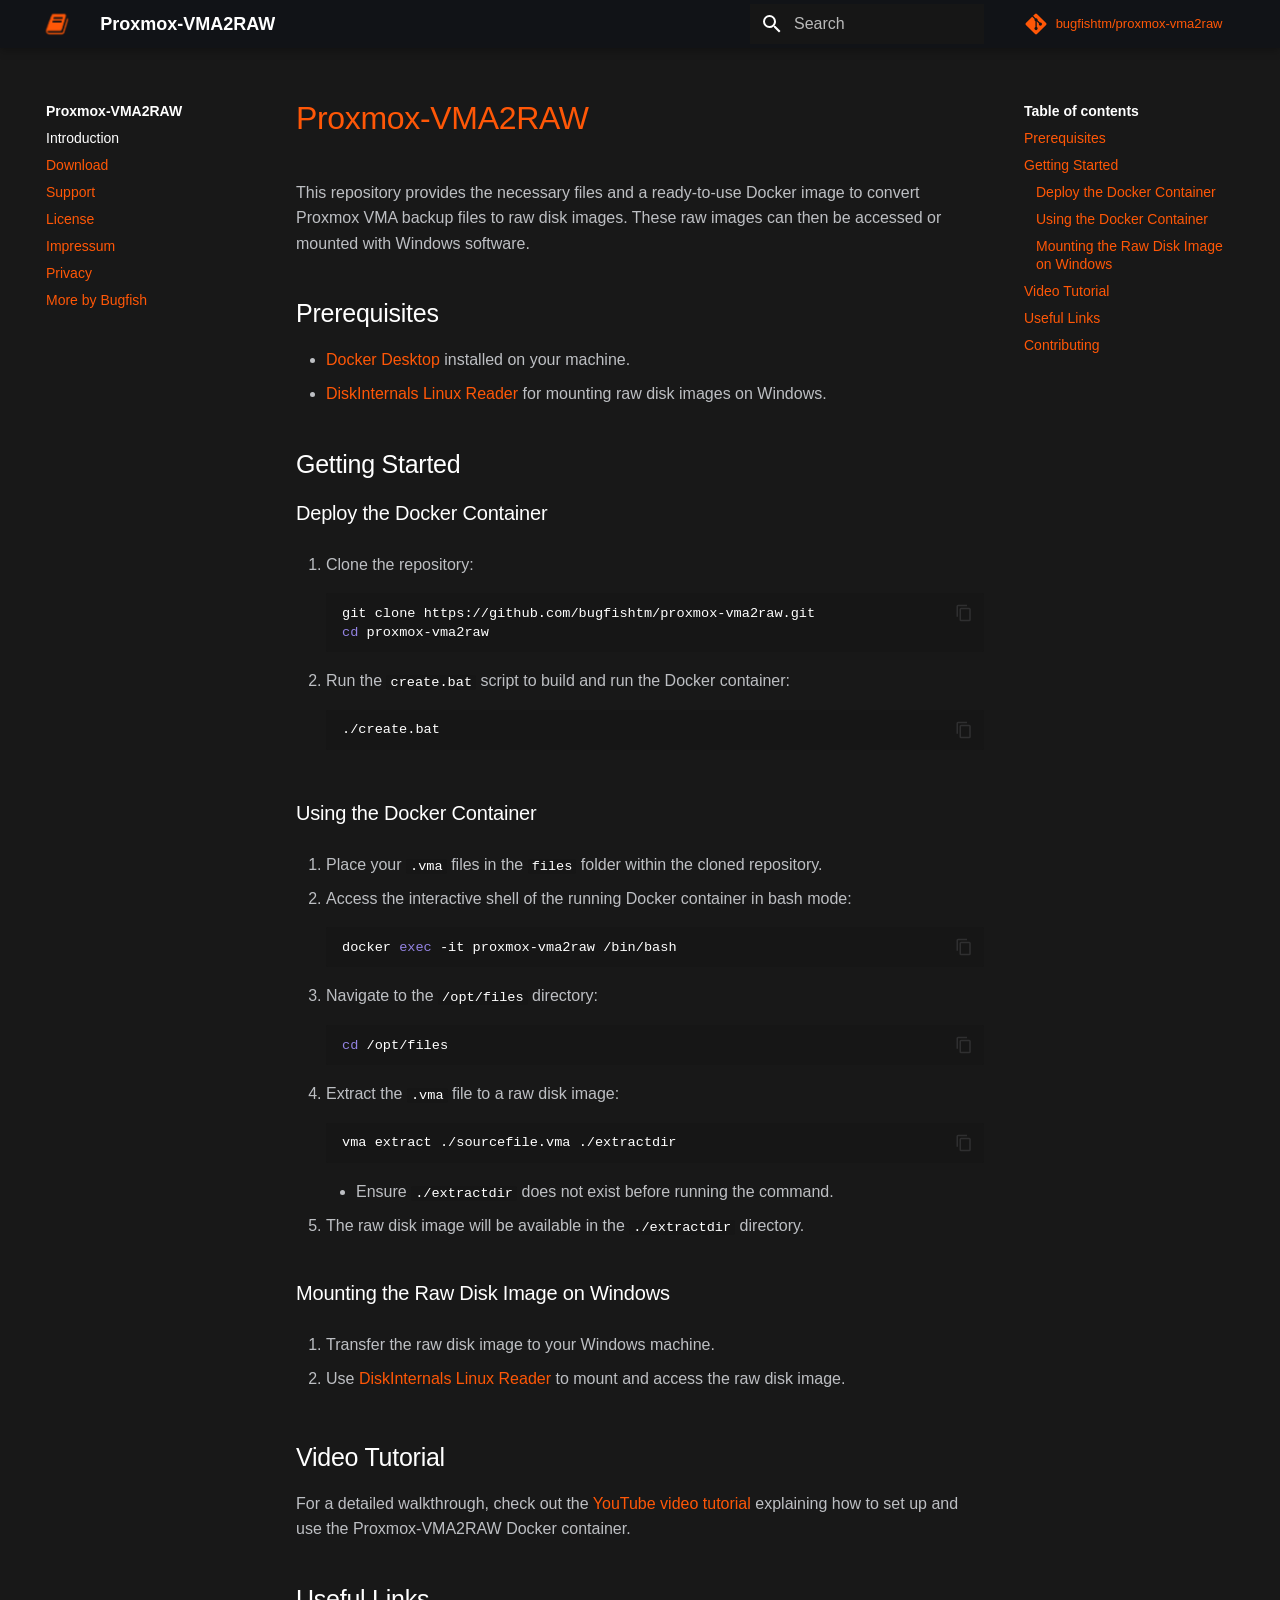
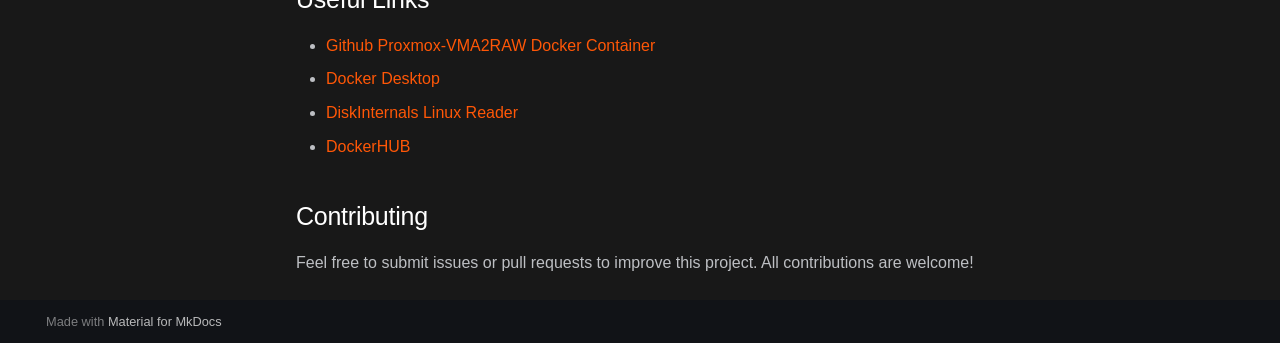
==== commit 7bcf799e: "1.0" ====
--- a/docs/index.html
+++ b/docs/index.html
@@ -6,13 +6,10 @@
       <meta charset="utf-8">
       <meta name="viewport" content="width=device-width,initial-scale=1">
       
-        <meta name="description" content="This repository provides the necessary files and a ready-to-use Docker image to convert Proxmox VMA backup files to raw disk images. These raw images can then be accessed or mounted with Windows software.">
-      
-      
-      
-      
-      
-        <link rel="next" href="support.html">
+  
+      
+      
+        <link rel="next" href="download.html">
       
       
       <link rel="icon" href="favicon.ico">
@@ -20,7 +17,7 @@
     
     
       
-        <title>Home - Proxmox-VMA2RAW</title>
+        <title>Introduction - Proxmox-VMA2RAW</title>
       
     
     
@@ -30,7 +27,6 @@
         <link rel="stylesheet" href="assets/stylesheets/palette.06af60db.min.css">
       
       
-
     <script type="application/ld+json">
     {
       "@context": "http://schema.org",
@@ -42,7 +38,7 @@
 	{
 	  "@context": "http://schema.org",
 	  "@type": "TechArticle",
-	  "headline": "Home",
+	  "headline": "Introduction",
 	  "description": "Comprehensive documentation for a Docker image tool that converts Proxmox VMA backup files into raw disk images. Includes setup instructions, configuration details, and usage examples.",
 	  "articleSection": "Introduction",
 	  "datePublished": "2024-08-19",
@@ -69,10 +65,11 @@
 	<meta name='author' content='bugfish, ynvnzmlzaa@gmail.com'>
 	
 	
-	<meta property="og:title" content="Home - Proxmox-VMA2RAW"/>
+	<meta property="og:title" content="Introduction - Proxmox-VMA2RAW"/>
 	<meta name="description" content="Comprehensive documentation for a Docker image tool that converts Proxmox VMA backup files into raw disk images. Includes setup instructions, configuration details, and usage examples.">  
 	<meta name="og:description" content="Comprehensive documentation for a Docker image tool that converts Proxmox VMA backup files into raw disk images. Includes setup instructions, configuration details, and usage examples.">  
 	<meta property="og:image" content="./meta.png" />
+
     
     
       
@@ -92,7 +89,16 @@
     
     
     
-  </head>
+   <link href="assets/stylesheets/glightbox.min.css" rel="stylesheet"/><style>
+    html.glightbox-open { overflow: initial; height: 100%; }
+    .gslide-title { margin-top: 0px; user-select: text; }
+    .gslide-desc { color: #666; user-select: text; }
+    .gslide-image img { background: white; }
+    .gscrollbar-fixer { padding-right: 15px; }
+    .gdesc-inner { font-size: 0.75rem; }
+    body[data-md-color-scheme="slate"] .gdesc-inner { background: var(--md-default-bg-color);}
+    body[data-md-color-scheme="slate"] .gslide-title { color: var(--md-default-fg-color);}
+    body[data-md-color-scheme="slate"] .gslide-desc { color: var(--md-default-fg-color);}</style> <script src="assets/javascripts/glightbox.min.js"></script></head>
   
   
     
@@ -111,7 +117,7 @@
     <div data-md-component="skip">
       
         
-        <a href="#proxmox-vma2raw-docker-container" class="md-skip">
+        <a href="#proxmox-vma2raw" class="md-skip">
           Skip to content
         </a>
       
@@ -146,7 +152,7 @@
         <div class="md-header__topic" data-md-component="header-topic">
           <span class="md-ellipsis">
             
-              Home
+              Introduction
             
           </span>
         </div>
@@ -287,7 +293,7 @@
           
   
   <span class="md-ellipsis">
-    Home
+    Introduction
   </span>
   
 
@@ -298,7 +304,7 @@
         
   
   <span class="md-ellipsis">
-    Home
+    Introduction
   </span>
   
 
@@ -401,6 +407,26 @@
   
 </nav>
       
+    </li>
+  
+
+    
+      
+      
+  
+  
+  
+  
+    <li class="md-nav__item">
+      <a href="download.html" class="md-nav__link">
+        
+  
+  <span class="md-ellipsis">
+    Download
+  </span>
+  
+
+      </a>
     </li>
   
 
@@ -625,11 +651,9 @@
 
   
   
-<a class="md-button" rel="noopener" target="_blank" href="https://github.com/bugfishtm/proxmox-vma2raw">Github</a> 
- <a class="md-button" rel="noopener" target="_blank" href="https://github.com/bugfishtm/proxmox-vma2raw/archive/refs/heads/main.zip">Download</a><br /><br />   
-
-
-<div><h1 id="proxmox-vma2raw-docker-container">Proxmox-VMA2RAW Docker Container</h1>
+
+
+<div><h1 id="proxmox-vma2raw">Proxmox-VMA2RAW</h1>
 <p>This repository provides the necessary files and a ready-to-use Docker image to convert Proxmox VMA backup files to raw disk images. These raw images can then be accessed or mounted with Windows software.</p>
 <h2 id="prerequisites">Prerequisites</h2>
 <ul>
@@ -641,14 +665,14 @@
 <ol>
 <li>
 <p>Clone the repository:
-    <code>sh
-    git clone https://github.com/bugfishtm/proxmox-vma2raw.git
-    cd proxmox-vma2raw</code></p>
+    </p><div class="language-sh highlight"><pre><span></span><code><span id="__span-0-1"><a id="__codelineno-0-1" name="__codelineno-0-1" href="#__codelineno-0-1"></a>git<span class="w"> </span>clone<span class="w"> </span>https://github.com/bugfishtm/proxmox-vma2raw.git
+</span><span id="__span-0-2"><a id="__codelineno-0-2" name="__codelineno-0-2" href="#__codelineno-0-2"></a><span class="nb">cd</span><span class="w"> </span>proxmox-vma2raw
+</span></code></pre></div>
 </li>
 <li>
 <p>Run the <code>create.bat</code> script to build and run the Docker container:
-    <code>sh
-    ./create.bat</code></p>
+    </p><div class="language-sh highlight"><pre><span></span><code><span id="__span-1-1"><a id="__codelineno-1-1" name="__codelineno-1-1" href="#__codelineno-1-1"></a>./create.bat
+</span></code></pre></div>
 </li>
 </ol>
 <h3 id="using-the-docker-container">Using the Docker Container</h3>
@@ -658,18 +682,18 @@
 </li>
 <li>
 <p>Access the interactive shell of the running Docker container in bash mode:
-    <code>sh
-    docker exec -it proxmox-vma2raw /bin/bash</code></p>
+    </p><div class="language-sh highlight"><pre><span></span><code><span id="__span-2-1"><a id="__codelineno-2-1" name="__codelineno-2-1" href="#__codelineno-2-1"></a>docker<span class="w"> </span><span class="nb">exec</span><span class="w"> </span>-it<span class="w"> </span>proxmox-vma2raw<span class="w"> </span>/bin/bash
+</span></code></pre></div>
 </li>
 <li>
 <p>Navigate to the <code>/opt/files</code> directory:
-    <code>sh
-    cd /opt/files</code></p>
+    </p><div class="language-sh highlight"><pre><span></span><code><span id="__span-3-1"><a id="__codelineno-3-1" name="__codelineno-3-1" href="#__codelineno-3-1"></a><span class="nb">cd</span><span class="w"> </span>/opt/files
+</span></code></pre></div>
 </li>
 <li>
 <p>Extract the <code>.vma</code> file to a raw disk image:
-    <code>sh
-    vma extract ./sourcefile.vma ./extractdir</code></p>
+    </p><div class="language-sh highlight"><pre><span></span><code><span id="__span-4-1"><a id="__codelineno-4-1" name="__codelineno-4-1" href="#__codelineno-4-1"></a>vma<span class="w"> </span>extract<span class="w"> </span>./sourcefile.vma<span class="w"> </span>./extractdir
+</span></code></pre></div>
 <ul>
 <li>Ensure <code>./extractdir</code> does not exist before running the command.</li>
 </ul>
@@ -747,7 +771,7 @@
     </div>
     
     
-    <script id="__config" type="application/json">{"base": ".", "features": [], "search": "assets/javascripts/workers/search.b8dbb3d2.min.js", "translations": {"clipboard.copied": "Copied to clipboard", "clipboard.copy": "Copy to clipboard", "search.result.more.one": "1 more on this page", "search.result.more.other": "# more on this page", "search.result.none": "No matching documents", "search.result.one": "1 matching document", "search.result.other": "# matching documents", "search.result.placeholder": "Type to start searching", "search.result.term.missing": "Missing", "select.version": "Select version"}}</script>
+    <script id="__config" type="application/json">{"base": ".", "features": ["content.code.copy"], "search": "assets/javascripts/workers/search.b8dbb3d2.min.js", "translations": {"clipboard.copied": "Copied to clipboard", "clipboard.copy": "Copy to clipboard", "search.result.more.one": "1 more on this page", "search.result.more.other": "# more on this page", "search.result.none": "No matching documents", "search.result.one": "1 matching document", "search.result.other": "# matching documents", "search.result.placeholder": "Type to start searching", "search.result.term.missing": "Missing", "select.version": "Select version"}}</script>
     
     
       <script src="assets/javascripts/bundle.fe8b6f2b.min.js"></script>
@@ -755,5 +779,7 @@
         <script src="javascripts/extra.js"></script>
       
     
-  </body>
+  <script id="init-glightbox">const lightbox = GLightbox({"touchNavigation": true, "loop": false, "zoomable": true, "draggable": true, "openEffect": "zoom", "closeEffect": "zoom", "slideEffect": "slide"});
+document$.subscribe(() => { lightbox.reload() });
+</script></body>
 </html>
--- a/docs/stylesheets/extra.css
+++ b/docs/stylesheets/extra.css
@@ -16,6 +16,28 @@
     color: var(--md-typeset-a-color);
 }
 
+.md-main {
+	background: #181818;
+}
+
+.md-search__inner, .md-search__form, .md-search__input {
+	background: #161616;
+}
+
+
+.md-search__output, .md-search__scrollwrap {
+	background: #242424;
+}
+
+h1 {
+	color: #ff5707 !important;
+}
+
+h1, h2, h3, h4 {
+	color: #ff5707;
+	color: #FFFFFF;
+}
+
 a:hover {
     color: #FFFFFF !important;
 }
@@ -23,8 +45,9 @@
 .md-nav__source a {
 	color: black;
 }
-.md-nav__source a:hover {
-	color: white;
+.md-nav__source:hover {
+	background: #242424;
+	color: white !important;
 }
 
 .md-button {
@@ -49,4 +72,32 @@
 	background: #111317 !important;
 	border-color: #ff5707 !important;
 	border: none !important;
+}
+
+.md-nav__title {
+	background: none !important;
+	box-shadow: none !important;
+}
+
+code {
+	background: #161616 !important;
+	color: #FFFFFF !important;
+}
+
+.md-nav__link--passed {
+	color: #ff5707 !important;
+}
+.md-nav__link--active {
+	color: #FFFFFF !important;
+}
+
+.md-nav__title, .md-nav__title {
+	color: white !important;
+}
+.md-nav__title {
+	background: #181818 !important;
+}
+
+.md-nav__list, .md-nav--secondary {
+	background: #181818 !important;
 }
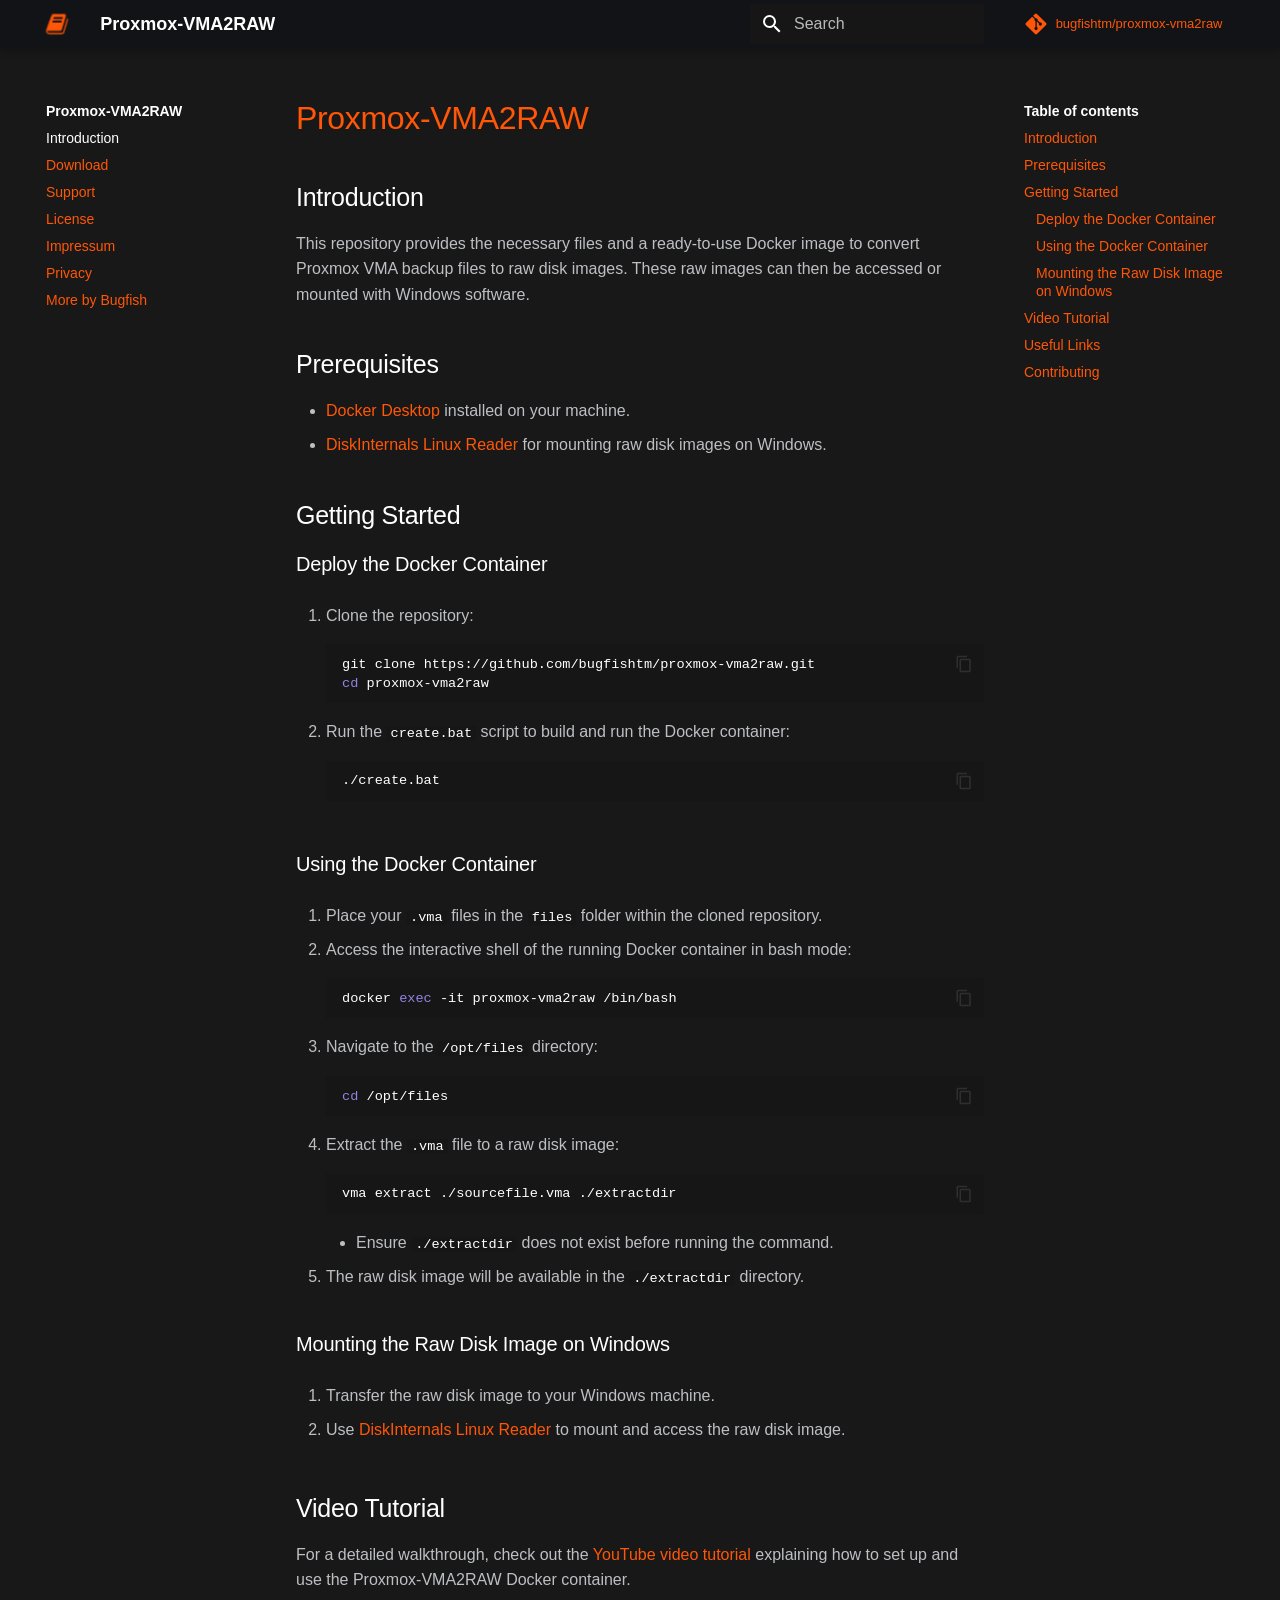
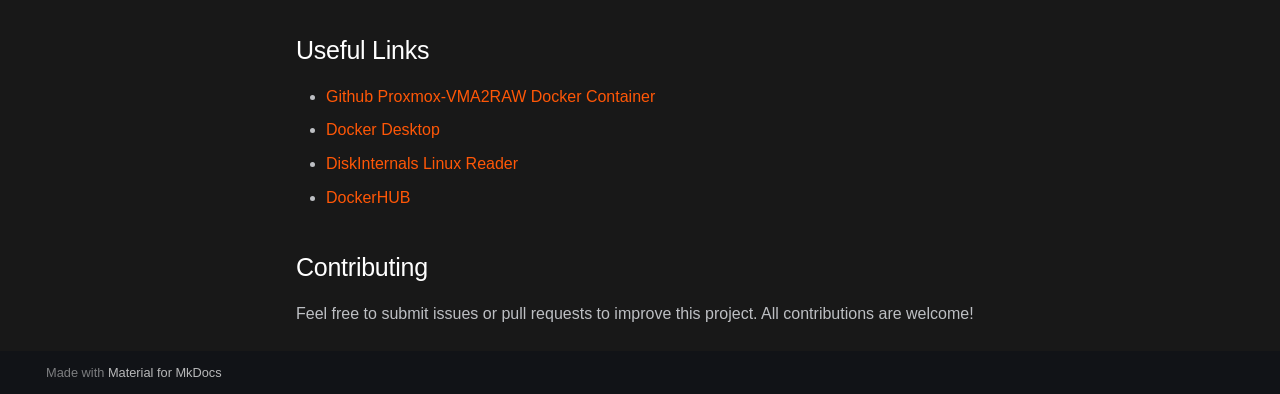
==== commit 9bed5263: "1.0" ====
--- a/docs/index.html
+++ b/docs/index.html
@@ -6,7 +6,8 @@
       <meta charset="utf-8">
       <meta name="viewport" content="width=device-width,initial-scale=1">
       
-  
+      
+      
       
       
         <link rel="next" href="download.html">
@@ -326,6 +327,15 @@
     <ul class="md-nav__list" data-md-component="toc" data-md-scrollfix>
       
         <li class="md-nav__item">
+  <a href="#introduction" class="md-nav__link">
+    <span class="md-ellipsis">
+      Introduction
+    </span>
+  </a>
+  
+</li>
+      
+        <li class="md-nav__item">
   <a href="#prerequisites" class="md-nav__link">
     <span class="md-ellipsis">
       Prerequisites
@@ -558,6 +568,15 @@
     <ul class="md-nav__list" data-md-component="toc" data-md-scrollfix>
       
         <li class="md-nav__item">
+  <a href="#introduction" class="md-nav__link">
+    <span class="md-ellipsis">
+      Introduction
+    </span>
+  </a>
+  
+</li>
+      
+        <li class="md-nav__item">
   <a href="#prerequisites" class="md-nav__link">
     <span class="md-ellipsis">
       Prerequisites
@@ -654,6 +673,7 @@
 
 
 <div><h1 id="proxmox-vma2raw">Proxmox-VMA2RAW</h1>
+<h2 id="introduction">Introduction</h2>
 <p>This repository provides the necessary files and a ready-to-use Docker image to convert Proxmox VMA backup files to raw disk images. These raw images can then be accessed or mounted with Windows software.</p>
 <h2 id="prerequisites">Prerequisites</h2>
 <ul>
@@ -729,9 +749,6 @@
 
 
 
-  
-  
-
 
 
 
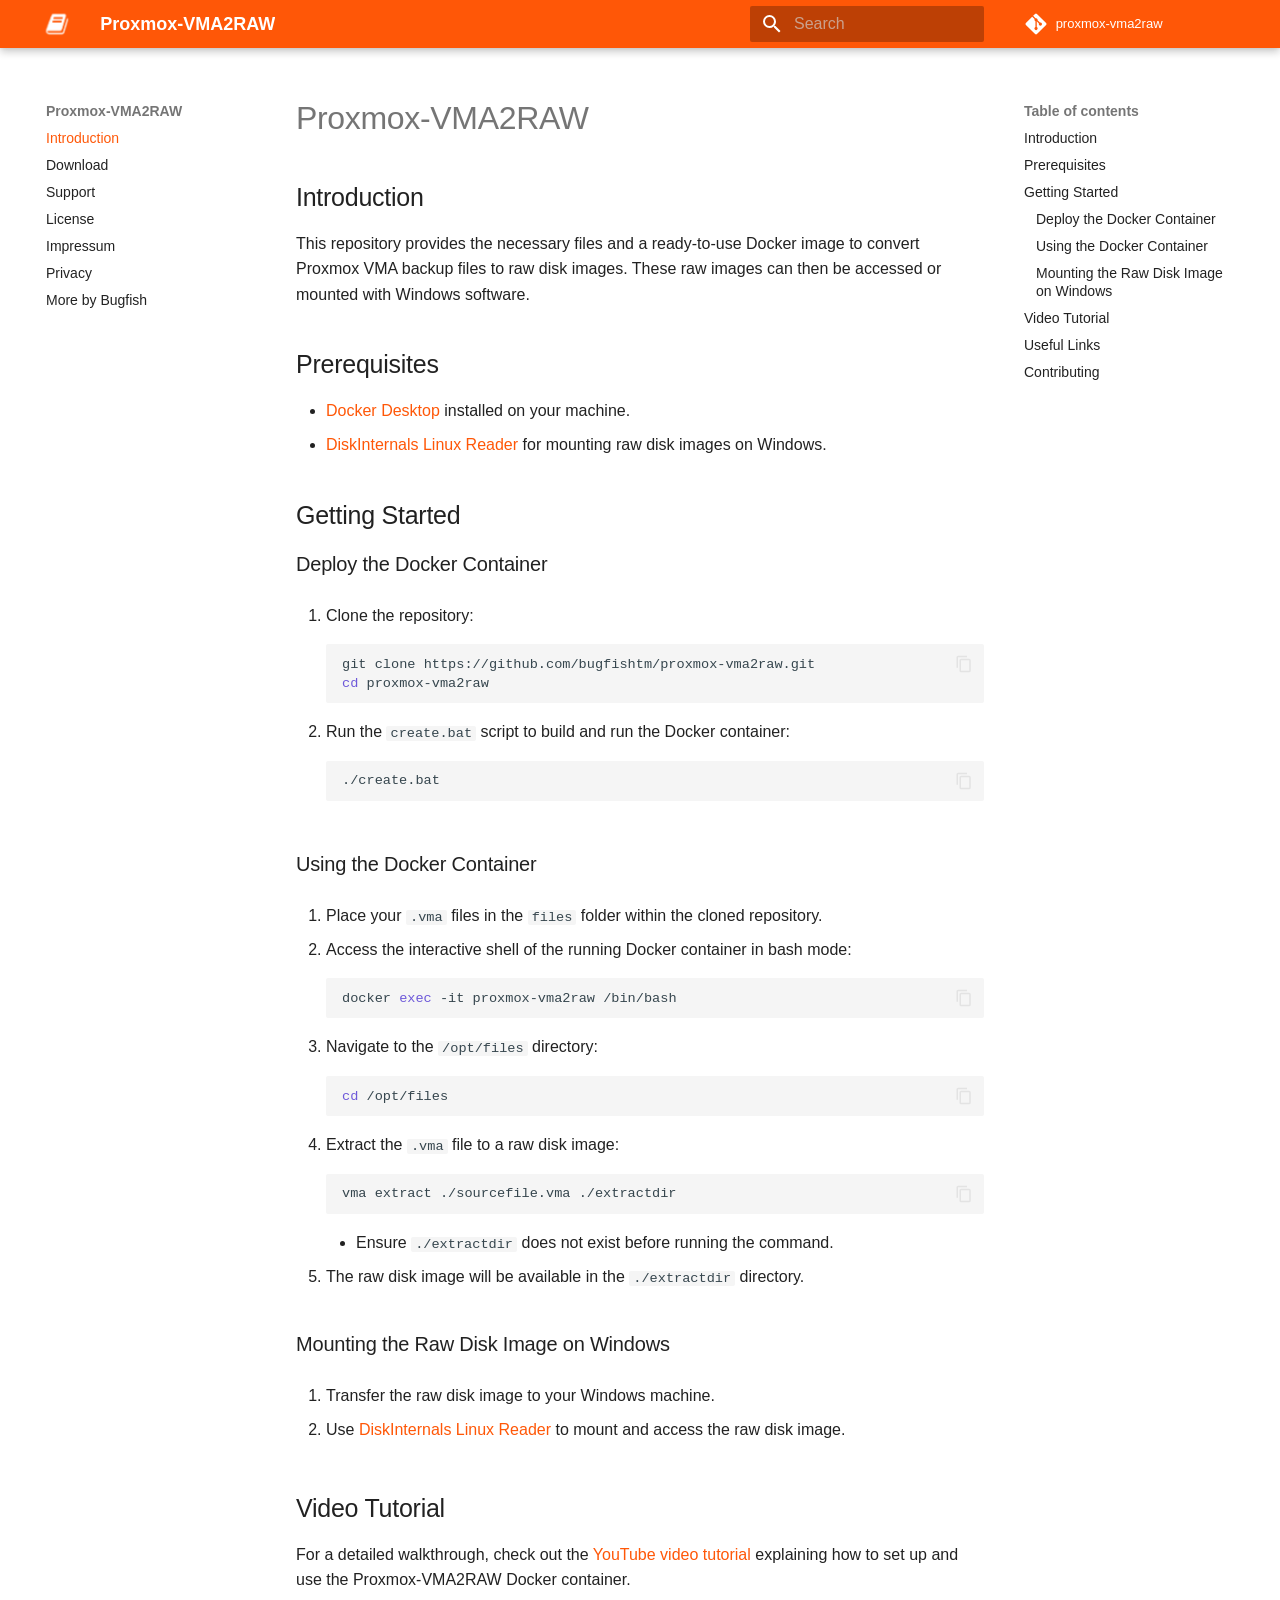
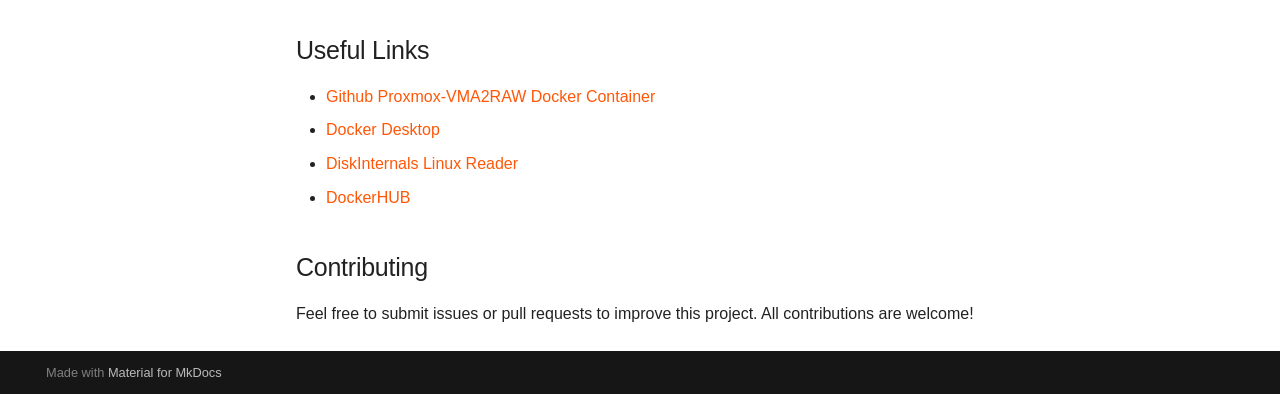
==== commit ebe0e08e: "1.0" ====
--- a/docs/index.html
+++ b/docs/index.html
@@ -72,6 +72,8 @@
 	<meta property="og:image" content="./meta.png" />
 
     
+
+    
     
       
     
@@ -109,7 +111,7 @@
     
     
     
-    <body dir="ltr" data-md-color-scheme="slate" data-md-color-primary="deep-orange" data-md-color-accent="deep-orange">
+    <body dir="ltr" data-md-color-scheme="default" data-md-color-primary="deep-orange" data-md-color-accent="deep-orange">
   
     
     <input class="md-toggle" data-md-toggle="drawer" type="checkbox" id="__drawer" autocomplete="off">
@@ -166,7 +168,7 @@
     
     
     
-    <input class="md-option" data-md-color-media="" data-md-color-scheme="slate" data-md-color-primary="deep-orange" data-md-color-accent="deep-orange"  aria-hidden="true"  type="radio" name="__palette" id="__palette_0">
+    <input class="md-option" data-md-color-media="" data-md-color-scheme="default" data-md-color-primary="deep-orange" data-md-color-accent="deep-orange"  aria-hidden="true"  type="radio" name="__palette" id="__palette_0">
     
   
 </form>
@@ -222,7 +224,7 @@
     <svg xmlns="http://www.w3.org/2000/svg" viewBox="0 0 448 512"><!--! Font Awesome Free 6.6.0 by @fontawesome - https://fontawesome.com License - https://fontawesome.com/license/free (Icons: CC BY 4.0, Fonts: SIL OFL 1.1, Code: MIT License) Copyright 2024 Fonticons, Inc.--><path d="M439.55 236.05 244 40.45a28.87 28.87 0 0 0-40.81 0l-40.66 40.63 51.52 51.52c27.06-9.14 52.68 16.77 43.39 43.68l49.66 49.66c34.23-11.8 61.18 31 35.47 56.69-26.49 26.49-70.21-2.87-56-37.34L240.22 199v121.85c25.3 12.54 22.26 41.85 9.08 55a34.34 34.34 0 0 1-48.55 0c-17.57-17.6-11.07-46.91 11.25-56v-123c-20.8-8.51-24.6-30.74-18.64-45L142.57 101 8.45 235.14a28.86 28.86 0 0 0 0 40.81l195.61 195.6a28.86 28.86 0 0 0 40.8 0l194.69-194.69a28.86 28.86 0 0 0 0-40.81z"/></svg>
   </div>
   <div class="md-source__repository">
-    bugfishtm/proxmox-vma2raw
+    proxmox-vma2raw
   </div>
 </a>
       </div>
@@ -267,7 +269,7 @@
     <svg xmlns="http://www.w3.org/2000/svg" viewBox="0 0 448 512"><!--! Font Awesome Free 6.6.0 by @fontawesome - https://fontawesome.com License - https://fontawesome.com/license/free (Icons: CC BY 4.0, Fonts: SIL OFL 1.1, Code: MIT License) Copyright 2024 Fonticons, Inc.--><path d="M439.55 236.05 244 40.45a28.87 28.87 0 0 0-40.81 0l-40.66 40.63 51.52 51.52c27.06-9.14 52.68 16.77 43.39 43.68l49.66 49.66c34.23-11.8 61.18 31 35.47 56.69-26.49 26.49-70.21-2.87-56-37.34L240.22 199v121.85c25.3 12.54 22.26 41.85 9.08 55a34.34 34.34 0 0 1-48.55 0c-17.57-17.6-11.07-46.91 11.25-56v-123c-20.8-8.51-24.6-30.74-18.64-45L142.57 101 8.45 235.14a28.86 28.86 0 0 0 0 40.81l195.61 195.6a28.86 28.86 0 0 0 40.8 0l194.69-194.69a28.86 28.86 0 0 0 0-40.81z"/></svg>
   </div>
   <div class="md-source__repository">
-    bugfishtm/proxmox-vma2raw
+    proxmox-vma2raw
   </div>
 </a>
     </div>
--- a/docs/stylesheets/extra.css
+++ b/docs/stylesheets/extra.css
@@ -2,102 +2,21 @@
 [data-md-color-scheme=slate][data-md-color-primary=deep-orange] {
     --md-typeset-a-color: #ff5707; /* Link Color */
 }
-
 [data-md-color-primary=deep-orange] {
-    --md-primary-fg-color: hsla(var(--md-hue), 15%, 8%, 1); /* Primary Color */
-}
-
-[data-md-color-accent=deep-orange] {
-    --md-accent-fg-color: #FFFFFF; /* Accent Color */
-    --md-accent-fg-color--transparent: rgba(255, 152, 0, 0.5); /* Transparent Accent */
-}
-
-a {
-    color: var(--md-typeset-a-color);
-}
-
-.md-main {
-	background: #181818;
-}
-
-.md-search__inner, .md-search__form, .md-search__input {
-	background: #161616;
+    --md-primary-fg-color: #ff5707; /* Primary Color */
 }
 
 
-.md-search__output, .md-search__scrollwrap {
-	background: #242424;
+.md-button {
+	border-color: #ff5707 !important;
+	border-radius: 5px !important;
 }
 
-h1 {
-	color: #ff5707 !important;
+.md-button:hover {
+	background: #ff5707 !important;
 }
 
-h1, h2, h3, h4 {
-	color: #ff5707;
-	color: #FFFFFF;
-}
-
-a:hover {
-    color: #FFFFFF !important;
-}
-
-.md-nav__source a {
-	color: black;
-}
 .md-nav__source:hover {
 	background: #242424;
 	color: white !important;
-}
-
-.md-button {
-	background: #ff5707 !important;
-	border-radius: 5px !important;
-	border: none !important;
-	color: white !important;
-}
-.md-button:active {
-	background: #ff5707 !important;
-	border-radius: 5px !important;
-	border-color: #ff5707 !important;
-	border: none !important;
-}
-.md-button:focus {
-	background: #ff5707 !important;
-	border-radius: 5px !important;
-	border-color: #ff5707 !important;
-	border: none !important;
-}
-.md-button:hover {
-	background: #111317 !important;
-	border-color: #ff5707 !important;
-	border: none !important;
-}
-
-.md-nav__title {
-	background: none !important;
-	box-shadow: none !important;
-}
-
-code {
-	background: #161616 !important;
-	color: #FFFFFF !important;
-}
-
-.md-nav__link--passed {
-	color: #ff5707 !important;
-}
-.md-nav__link--active {
-	color: #FFFFFF !important;
-}
-
-.md-nav__title, .md-nav__title {
-	color: white !important;
-}
-.md-nav__title {
-	background: #181818 !important;
-}
-
-.md-nav__list, .md-nav--secondary {
-	background: #181818 !important;
 }
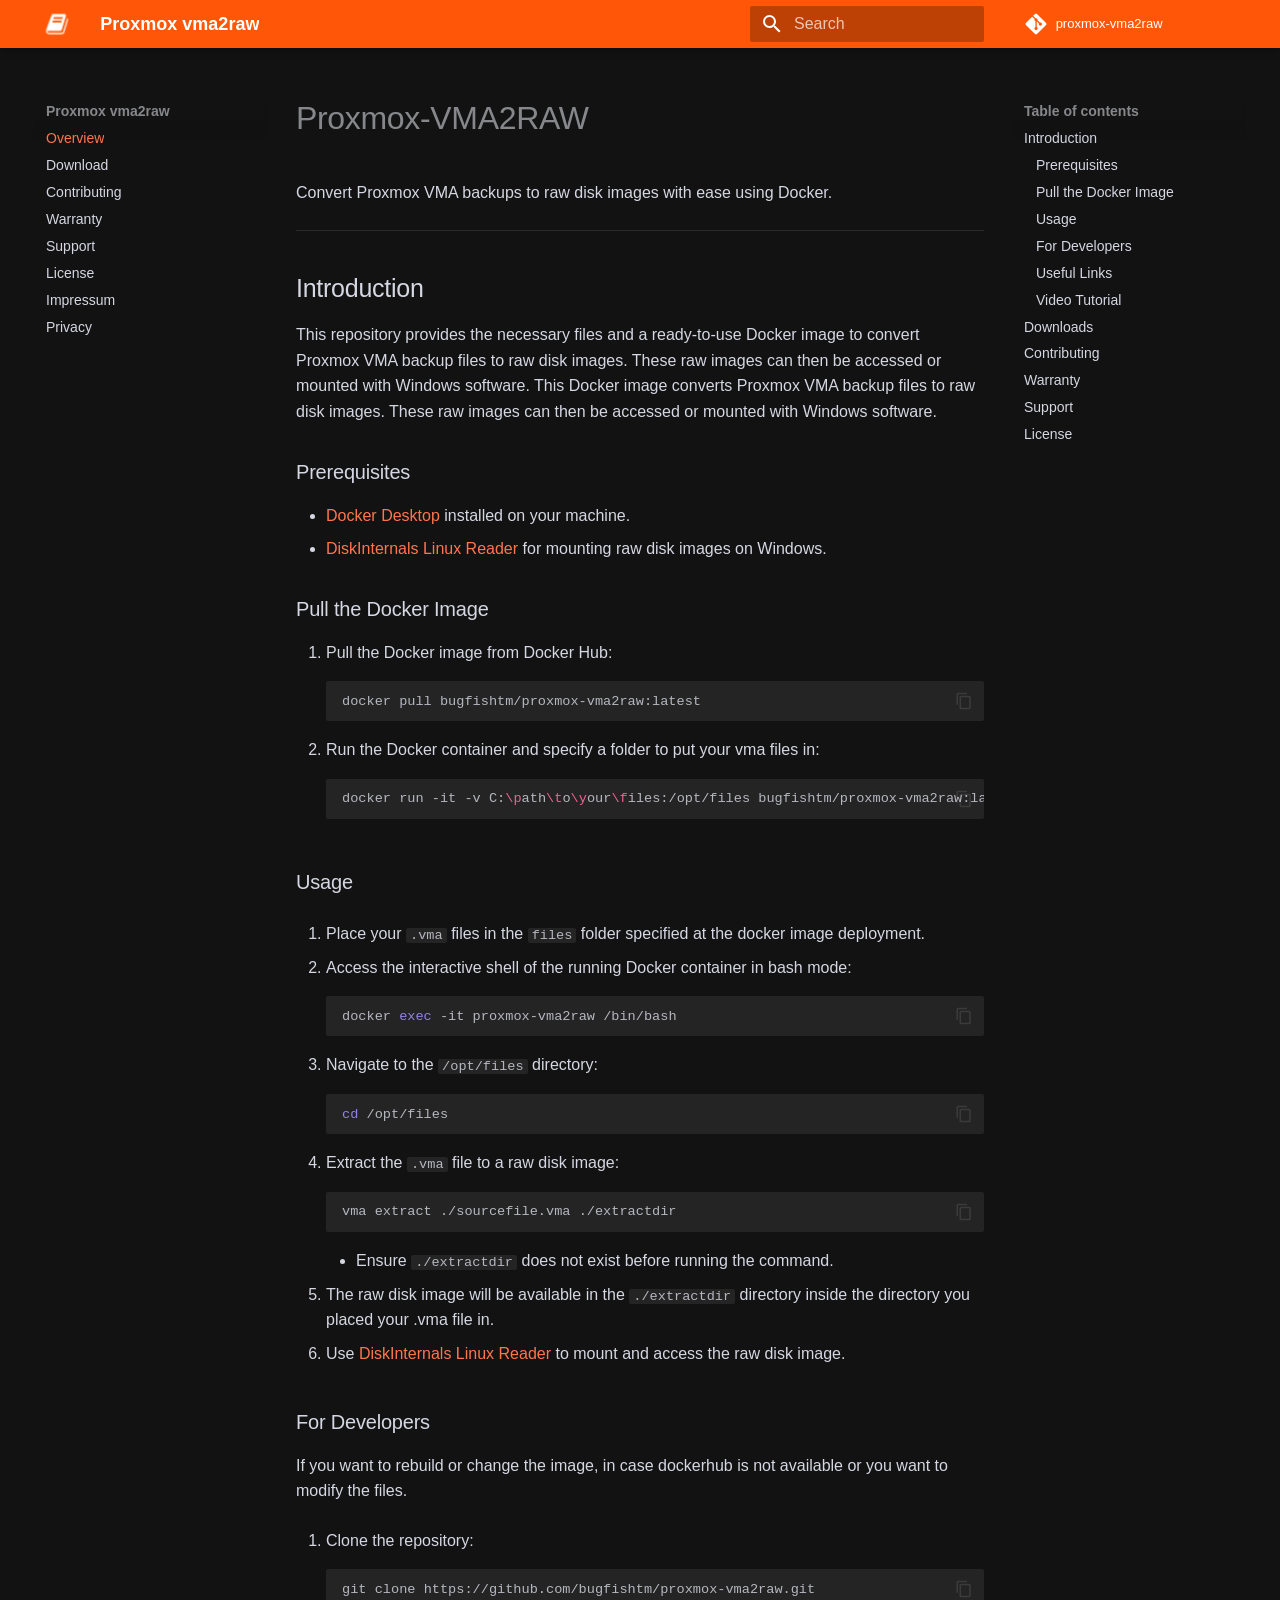
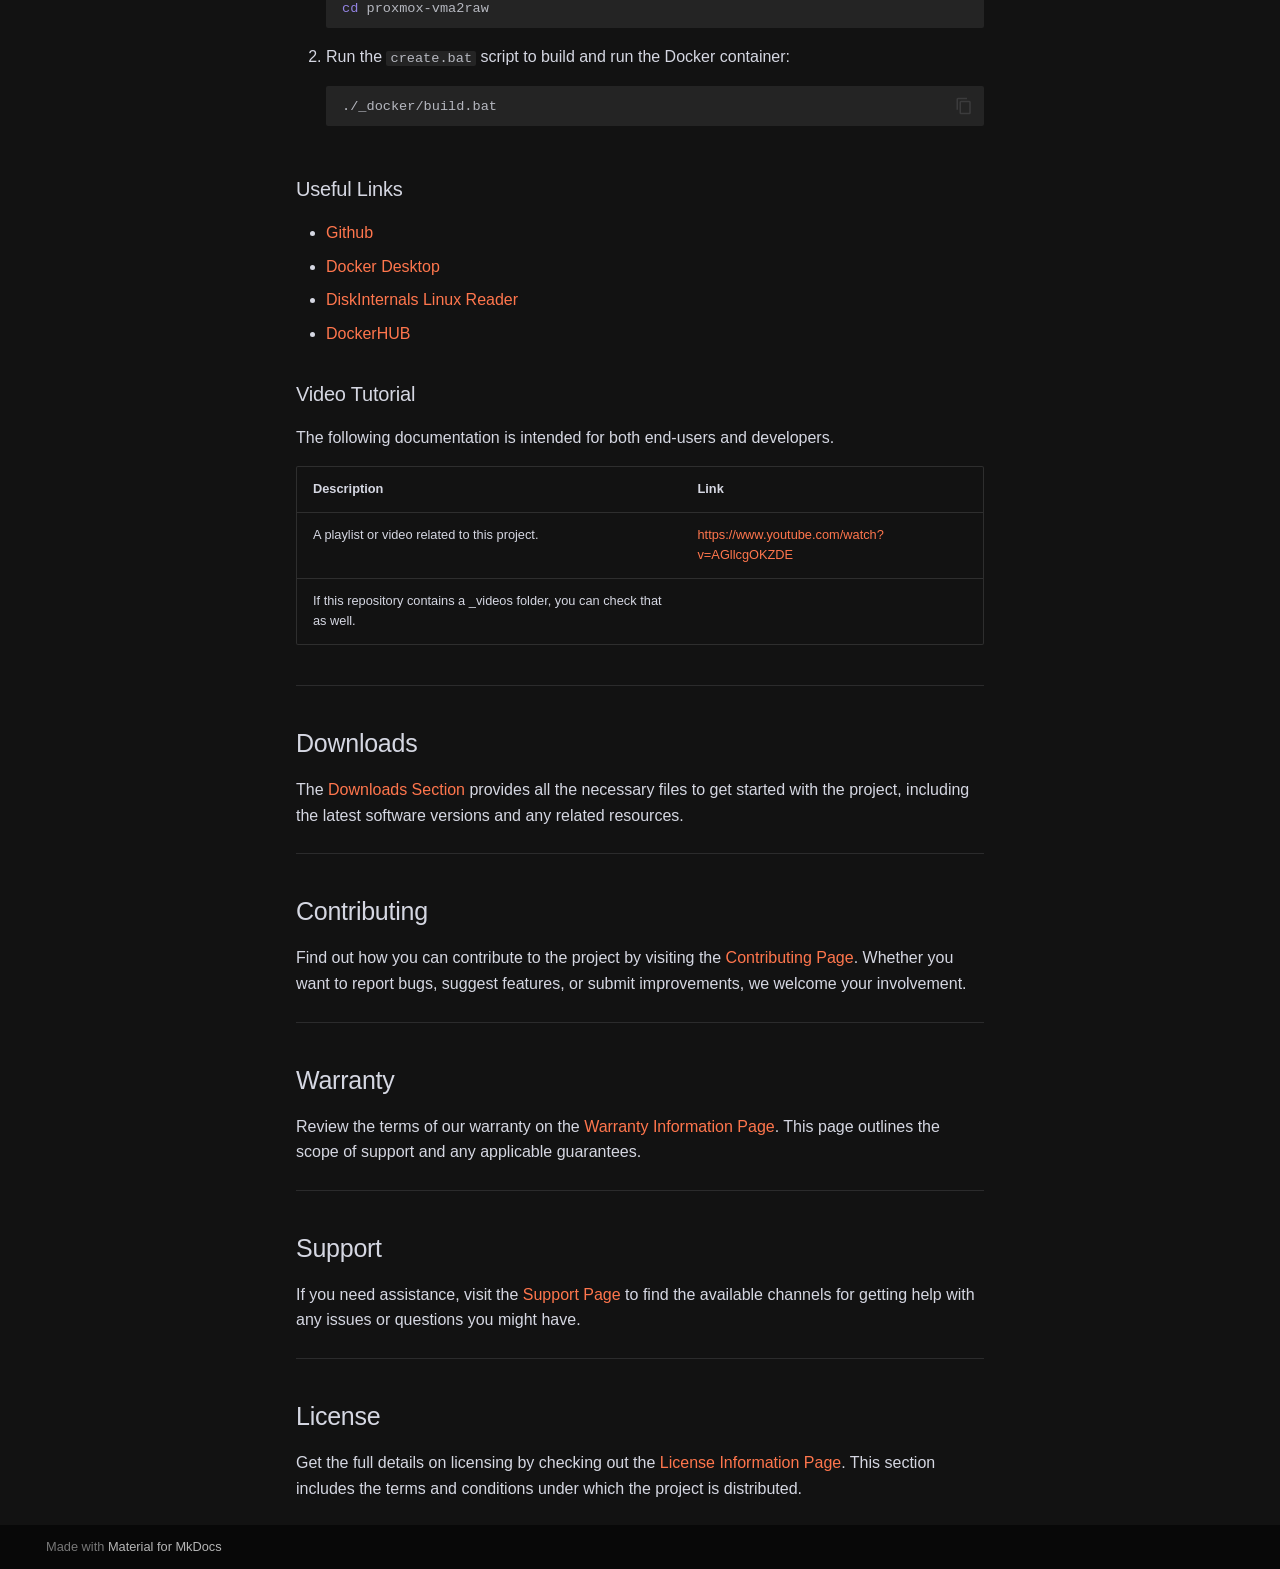
==== commit 5fd2d064: "1.0" ====
--- a/docs/index.html
+++ b/docs/index.html
@@ -18,7 +18,7 @@
     
     
       
-        <title>Introduction - Proxmox-VMA2RAW</title>
+        <title>Overview - Proxmox vma2raw</title>
       
     
     
@@ -28,22 +28,34 @@
         <link rel="stylesheet" href="assets/stylesheets/palette.06af60db.min.css">
       
       
+
+
+   <!-- META INJECTION START -->
+  <!-- META INJECTION START -->
+  <!-- META INJECTION START -->
+    <meta http-equiv="X-UA-Compatible" content="IE=edge">
+	<meta name="subject" content="documentation">
+	<meta name="copyright" content="bugfish">
+	<meta name="language" content="en">
+	<meta name="robots" content="index,follow">
+	<meta name="author" content="bugfish, ynvnzmlzaa@gmail.com">
+	<meta property="og:image" content="./meta.png">    
     <script type="application/ld+json">
     {
       "@context": "http://schema.org",
       "@type": "WebSite",
-      "name": "Proxmox-VMA2RAW",
+      "name": "Proxmox vma2raw",
     }
     </script>
 	<script type="application/ld+json">
 	{
 	  "@context": "http://schema.org",
 	  "@type": "TechArticle",
-	  "headline": "Introduction",
+	  "headline": "Overview",
 	  "description": "Comprehensive documentation for a Docker image tool that converts Proxmox VMA backup files into raw disk images. Includes setup instructions, configuration details, and usage examples.",
-	  "articleSection": "Introduction",
-	  "datePublished": "2024-08-19",
-	  "dateModified": "2024-08-19",
+	  "articleSection": "Overview",
+	  "datePublished": "2025-03-04",
+	  "dateModified": "2025-03-04",
 	  "author": {
 		"@type": "Person",
 		"name": "Jan-Maurice Dahlmanns"
@@ -57,22 +69,13 @@
 		}
 	  }
 	}
-	</script>
-    <meta http-equiv="X-UA-Compatible" content="IE=edge">
-	<meta name="subject" content="documentation">
-	<meta name="copyright" content="bugfish">
-	<meta name='language' content='en'>
-	<meta name='robots' content='index,follow'>
-	<meta name='author' content='bugfish, ynvnzmlzaa@gmail.com'>
-	
-	
-	<meta property="og:title" content="Introduction - Proxmox-VMA2RAW"/>
+	</script> 
+	<meta property="og:title" content="Overview - Proxmox vma2raw">
 	<meta name="description" content="Comprehensive documentation for a Docker image tool that converts Proxmox VMA backup files into raw disk images. Includes setup instructions, configuration details, and usage examples.">  
 	<meta name="og:description" content="Comprehensive documentation for a Docker image tool that converts Proxmox VMA backup files into raw disk images. Includes setup instructions, configuration details, and usage examples.">  
-	<meta property="og:image" content="./meta.png" />
-
-    
-
+  <!-- META INJECTION END -->  
+  <!-- META INJECTION END -->  
+  <!-- META INJECTION END --> 
     
     
       
@@ -83,7 +86,7 @@
     
       <link rel="stylesheet" href="assets/_mkdocstrings.css">
     
-      <link rel="stylesheet" href="stylesheets/extra.css">
+      <link rel="stylesheet" href="extra.css">
     
     <script>__md_scope=new URL(".",location),__md_hash=e=>[...e].reduce((e,_)=>(e<<5)-e+_.charCodeAt(0),0),__md_get=(e,_=localStorage,t=__md_scope)=>JSON.parse(_.getItem(t.pathname+"."+e)),__md_set=(e,_,t=localStorage,a=__md_scope)=>{try{t.setItem(a.pathname+"."+e,JSON.stringify(_))}catch(e){}}</script>
     
@@ -111,7 +114,7 @@
     
     
     
-    <body dir="ltr" data-md-color-scheme="default" data-md-color-primary="deep-orange" data-md-color-accent="deep-orange">
+    <body dir="ltr" data-md-color-scheme="slate" data-md-color-primary="deep-orange" data-md-color-accent="deep-orange">
   
     
     <input class="md-toggle" data-md-toggle="drawer" type="checkbox" id="__drawer" autocomplete="off">
@@ -136,7 +139,7 @@
 
 <header class="md-header md-header--shadow" data-md-component="header">
   <nav class="md-header__inner md-grid" aria-label="Header">
-    <a href="index.html" title="Proxmox-VMA2RAW" class="md-header__button md-logo" aria-label="Proxmox-VMA2RAW" data-md-component="logo">
+    <a href="index.html" title="Proxmox vma2raw" class="md-header__button md-logo" aria-label="Proxmox vma2raw" data-md-component="logo">
       
   <img src="logo.png" alt="logo">
 
@@ -149,13 +152,13 @@
       <div class="md-header__ellipsis">
         <div class="md-header__topic">
           <span class="md-ellipsis">
-            Proxmox-VMA2RAW
+            Proxmox vma2raw
           </span>
         </div>
         <div class="md-header__topic" data-md-component="header-topic">
           <span class="md-ellipsis">
             
-              Introduction
+              Overview
             
           </span>
         </div>
@@ -168,7 +171,7 @@
     
     
     
-    <input class="md-option" data-md-color-media="" data-md-color-scheme="default" data-md-color-primary="deep-orange" data-md-color-accent="deep-orange"  aria-hidden="true"  type="radio" name="__palette" id="__palette_0">
+    <input class="md-option" data-md-color-media="" data-md-color-scheme="slate" data-md-color-primary="deep-orange" data-md-color-accent="deep-orange"  aria-hidden="true"  type="radio" name="__palette" id="__palette_0">
     
   
 </form>
@@ -254,12 +257,12 @@
 
 <nav class="md-nav md-nav--primary" aria-label="Navigation" data-md-level="0">
   <label class="md-nav__title" for="__drawer">
-    <a href="index.html" title="Proxmox-VMA2RAW" class="md-nav__button md-logo" aria-label="Proxmox-VMA2RAW" data-md-component="logo">
+    <a href="index.html" title="Proxmox vma2raw" class="md-nav__button md-logo" aria-label="Proxmox vma2raw" data-md-component="logo">
       
   <img src="logo.png" alt="logo">
 
     </a>
-    Proxmox-VMA2RAW
+    Proxmox vma2raw
   </label>
   
     <div class="md-nav__source">
@@ -296,7 +299,7 @@
           
   
   <span class="md-ellipsis">
-    Introduction
+    Overview
   </span>
   
 
@@ -307,7 +310,7 @@
         
   
   <span class="md-ellipsis">
-    Introduction
+    Overview
   </span>
   
 
@@ -335,9 +338,10 @@
     </span>
   </a>
   
-</li>
-      
-        <li class="md-nav__item">
+    <nav class="md-nav" aria-label="Introduction">
+      <ul class="md-nav__list">
+        
+          <li class="md-nav__item">
   <a href="#prerequisites" class="md-nav__link">
     <span class="md-ellipsis">
       Prerequisites
@@ -345,39 +349,47 @@
   </a>
   
 </li>
-      
-        <li class="md-nav__item">
-  <a href="#getting-started" class="md-nav__link">
-    <span class="md-ellipsis">
-      Getting Started
-    </span>
-  </a>
-  
-    <nav class="md-nav" aria-label="Getting Started">
-      <ul class="md-nav__list">
-        
-          <li class="md-nav__item">
-  <a href="#deploy-the-docker-container" class="md-nav__link">
-    <span class="md-ellipsis">
-      Deploy the Docker Container
-    </span>
-  </a>
-  
-</li>
-        
-          <li class="md-nav__item">
-  <a href="#using-the-docker-container" class="md-nav__link">
-    <span class="md-ellipsis">
-      Using the Docker Container
-    </span>
-  </a>
-  
-</li>
-        
-          <li class="md-nav__item">
-  <a href="#mounting-the-raw-disk-image-on-windows" class="md-nav__link">
-    <span class="md-ellipsis">
-      Mounting the Raw Disk Image on Windows
+        
+          <li class="md-nav__item">
+  <a href="#pull-the-docker-image" class="md-nav__link">
+    <span class="md-ellipsis">
+      Pull the Docker Image
+    </span>
+  </a>
+  
+</li>
+        
+          <li class="md-nav__item">
+  <a href="#usage" class="md-nav__link">
+    <span class="md-ellipsis">
+      Usage
+    </span>
+  </a>
+  
+</li>
+        
+          <li class="md-nav__item">
+  <a href="#for-developers" class="md-nav__link">
+    <span class="md-ellipsis">
+      For Developers
+    </span>
+  </a>
+  
+</li>
+        
+          <li class="md-nav__item">
+  <a href="#useful-links" class="md-nav__link">
+    <span class="md-ellipsis">
+      Useful Links
+    </span>
+  </a>
+  
+</li>
+        
+          <li class="md-nav__item">
+  <a href="#video-tutorial" class="md-nav__link">
+    <span class="md-ellipsis">
+      Video Tutorial
     </span>
   </a>
   
@@ -389,18 +401,9 @@
 </li>
       
         <li class="md-nav__item">
-  <a href="#video-tutorial" class="md-nav__link">
-    <span class="md-ellipsis">
-      Video Tutorial
-    </span>
-  </a>
-  
-</li>
-      
-        <li class="md-nav__item">
-  <a href="#useful-links" class="md-nav__link">
-    <span class="md-ellipsis">
-      Useful Links
+  <a href="#downloads" class="md-nav__link">
+    <span class="md-ellipsis">
+      Downloads
     </span>
   </a>
   
@@ -410,6 +413,33 @@
   <a href="#contributing" class="md-nav__link">
     <span class="md-ellipsis">
       Contributing
+    </span>
+  </a>
+  
+</li>
+      
+        <li class="md-nav__item">
+  <a href="#warranty" class="md-nav__link">
+    <span class="md-ellipsis">
+      Warranty
+    </span>
+  </a>
+  
+</li>
+      
+        <li class="md-nav__item">
+  <a href="#support" class="md-nav__link">
+    <span class="md-ellipsis">
+      Support
+    </span>
+  </a>
+  
+</li>
+      
+        <li class="md-nav__item">
+  <a href="#license" class="md-nav__link">
+    <span class="md-ellipsis">
+      License
     </span>
   </a>
   
@@ -450,6 +480,46 @@
   
   
     <li class="md-nav__item">
+      <a href="contributing.html" class="md-nav__link">
+        
+  
+  <span class="md-ellipsis">
+    Contributing
+  </span>
+  
+
+      </a>
+    </li>
+  
+
+    
+      
+      
+  
+  
+  
+  
+    <li class="md-nav__item">
+      <a href="warranty.html" class="md-nav__link">
+        
+  
+  <span class="md-ellipsis">
+    Warranty
+  </span>
+  
+
+      </a>
+    </li>
+  
+
+    
+      
+      
+  
+  
+  
+  
+    <li class="md-nav__item">
       <a href="support.html" class="md-nav__link">
         
   
@@ -515,26 +585,6 @@
   
   <span class="md-ellipsis">
     Privacy
-  </span>
-  
-
-      </a>
-    </li>
-  
-
-    
-      
-      
-  
-  
-  
-  
-    <li class="md-nav__item">
-      <a href="https://bugfishtm.github.io" class="md-nav__link">
-        
-  
-  <span class="md-ellipsis">
-    More by Bugfish
   </span>
   
 
@@ -576,9 +626,10 @@
     </span>
   </a>
   
-</li>
-      
-        <li class="md-nav__item">
+    <nav class="md-nav" aria-label="Introduction">
+      <ul class="md-nav__list">
+        
+          <li class="md-nav__item">
   <a href="#prerequisites" class="md-nav__link">
     <span class="md-ellipsis">
       Prerequisites
@@ -586,39 +637,47 @@
   </a>
   
 </li>
-      
-        <li class="md-nav__item">
-  <a href="#getting-started" class="md-nav__link">
-    <span class="md-ellipsis">
-      Getting Started
-    </span>
-  </a>
-  
-    <nav class="md-nav" aria-label="Getting Started">
-      <ul class="md-nav__list">
-        
-          <li class="md-nav__item">
-  <a href="#deploy-the-docker-container" class="md-nav__link">
-    <span class="md-ellipsis">
-      Deploy the Docker Container
-    </span>
-  </a>
-  
-</li>
-        
-          <li class="md-nav__item">
-  <a href="#using-the-docker-container" class="md-nav__link">
-    <span class="md-ellipsis">
-      Using the Docker Container
-    </span>
-  </a>
-  
-</li>
-        
-          <li class="md-nav__item">
-  <a href="#mounting-the-raw-disk-image-on-windows" class="md-nav__link">
-    <span class="md-ellipsis">
-      Mounting the Raw Disk Image on Windows
+        
+          <li class="md-nav__item">
+  <a href="#pull-the-docker-image" class="md-nav__link">
+    <span class="md-ellipsis">
+      Pull the Docker Image
+    </span>
+  </a>
+  
+</li>
+        
+          <li class="md-nav__item">
+  <a href="#usage" class="md-nav__link">
+    <span class="md-ellipsis">
+      Usage
+    </span>
+  </a>
+  
+</li>
+        
+          <li class="md-nav__item">
+  <a href="#for-developers" class="md-nav__link">
+    <span class="md-ellipsis">
+      For Developers
+    </span>
+  </a>
+  
+</li>
+        
+          <li class="md-nav__item">
+  <a href="#useful-links" class="md-nav__link">
+    <span class="md-ellipsis">
+      Useful Links
+    </span>
+  </a>
+  
+</li>
+        
+          <li class="md-nav__item">
+  <a href="#video-tutorial" class="md-nav__link">
+    <span class="md-ellipsis">
+      Video Tutorial
     </span>
   </a>
   
@@ -630,18 +689,9 @@
 </li>
       
         <li class="md-nav__item">
-  <a href="#video-tutorial" class="md-nav__link">
-    <span class="md-ellipsis">
-      Video Tutorial
-    </span>
-  </a>
-  
-</li>
-      
-        <li class="md-nav__item">
-  <a href="#useful-links" class="md-nav__link">
-    <span class="md-ellipsis">
-      Useful Links
+  <a href="#downloads" class="md-nav__link">
+    <span class="md-ellipsis">
+      Downloads
     </span>
   </a>
   
@@ -651,6 +701,33 @@
   <a href="#contributing" class="md-nav__link">
     <span class="md-ellipsis">
       Contributing
+    </span>
+  </a>
+  
+</li>
+      
+        <li class="md-nav__item">
+  <a href="#warranty" class="md-nav__link">
+    <span class="md-ellipsis">
+      Warranty
+    </span>
+  </a>
+  
+</li>
+      
+        <li class="md-nav__item">
+  <a href="#support" class="md-nav__link">
+    <span class="md-ellipsis">
+      Support
+    </span>
+  </a>
+  
+</li>
+      
+        <li class="md-nav__item">
+  <a href="#license" class="md-nav__link">
+    <span class="md-ellipsis">
+      License
     </span>
   </a>
   
@@ -675,32 +752,28 @@
 
 
 <div><h1 id="proxmox-vma2raw">Proxmox-VMA2RAW</h1>
+<p>Convert Proxmox VMA backups to raw disk images with ease using Docker.</p>
+<hr>
 <h2 id="introduction">Introduction</h2>
-<p>This repository provides the necessary files and a ready-to-use Docker image to convert Proxmox VMA backup files to raw disk images. These raw images can then be accessed or mounted with Windows software.</p>
-<h2 id="prerequisites">Prerequisites</h2>
+<p>This repository provides the necessary files and a ready-to-use Docker image to convert Proxmox VMA backup files to raw disk images. These raw images can then be accessed or mounted with Windows software. This Docker image converts Proxmox VMA backup files to raw disk images. These raw images can then be accessed or mounted with Windows software.</p>
+<h3 id="prerequisites">Prerequisites</h3>
 <ul>
 <li><a href="https://www.docker.com/products/docker-desktop/">Docker Desktop</a> installed on your machine.</li>
 <li><a href="https://www.diskinternals.com/linux-reader/">DiskInternals Linux Reader</a> for mounting raw disk images on Windows.</li>
 </ul>
-<h2 id="getting-started">Getting Started</h2>
-<h3 id="deploy-the-docker-container">Deploy the Docker Container</h3>
+<h3 id="pull-the-docker-image">Pull the Docker Image</h3>
+<ol>
+<li>Pull the Docker image from Docker Hub:<br>
+    <div class="language-sh highlight"><pre><span></span><code><span id="__span-0-1"><a id="__codelineno-0-1" name="__codelineno-0-1" href="#__codelineno-0-1"></a>docker<span class="w"> </span>pull<span class="w"> </span>bugfishtm/proxmox-vma2raw:latest
+</span></code></pre></div></li>
+<li>Run the Docker container and specify a folder to put your vma files in:<br>
+    <div class="language-sh highlight"><pre><span></span><code><span id="__span-1-1"><a id="__codelineno-1-1" name="__codelineno-1-1" href="#__codelineno-1-1"></a>docker<span class="w"> </span>run<span class="w"> </span>-it<span class="w"> </span>-v<span class="w"> </span>C:<span class="se">\p</span>ath<span class="se">\t</span>o<span class="se">\y</span>our<span class="se">\f</span>iles:/opt/files<span class="w"> </span>bugfishtm/proxmox-vma2raw:latest
+</span></code></pre></div></li>
+</ol>
+<h3 id="usage">Usage</h3>
 <ol>
 <li>
-<p>Clone the repository:
-    </p><div class="language-sh highlight"><pre><span></span><code><span id="__span-0-1"><a id="__codelineno-0-1" name="__codelineno-0-1" href="#__codelineno-0-1"></a>git<span class="w"> </span>clone<span class="w"> </span>https://github.com/bugfishtm/proxmox-vma2raw.git
-</span><span id="__span-0-2"><a id="__codelineno-0-2" name="__codelineno-0-2" href="#__codelineno-0-2"></a><span class="nb">cd</span><span class="w"> </span>proxmox-vma2raw
-</span></code></pre></div>
-</li>
-<li>
-<p>Run the <code>create.bat</code> script to build and run the Docker container:
-    </p><div class="language-sh highlight"><pre><span></span><code><span id="__span-1-1"><a id="__codelineno-1-1" name="__codelineno-1-1" href="#__codelineno-1-1"></a>./create.bat
-</span></code></pre></div>
-</li>
-</ol>
-<h3 id="using-the-docker-container">Using the Docker Container</h3>
-<ol>
-<li>
-<p>Place your <code>.vma</code> files in the <code>files</code> folder within the cloned repository.</p>
+<p>Place your <code>.vma</code> files in the <code>files</code> folder specified at the docker image deployment.</p>
 </li>
 <li>
 <p>Access the interactive shell of the running Docker container in bash mode:
@@ -721,29 +794,69 @@
 </ul>
 </li>
 <li>
-<p>The raw disk image will be available in the <code>./extractdir</code> directory.</p>
+<p>The raw disk image will be available in the <code>./extractdir</code> directory inside the directory you placed your .vma file in.</p>
+</li>
+<li>
+<p>Use <a href="https://www.diskinternals.com/linux-reader/">DiskInternals Linux Reader</a> to mount and access the raw disk image.  </p>
 </li>
 </ol>
-<h3 id="mounting-the-raw-disk-image-on-windows">Mounting the Raw Disk Image on Windows</h3>
+<h3 id="for-developers">For Developers</h3>
+<p>If you want to rebuild or change the image, in case dockerhub is not available or you want to modify the files.</p>
 <ol>
 <li>
-<p>Transfer the raw disk image to your Windows machine.</p>
+<p>Clone the repository:
+    </p><div class="language-sh highlight"><pre><span></span><code><span id="__span-5-1"><a id="__codelineno-5-1" name="__codelineno-5-1" href="#__codelineno-5-1"></a>git<span class="w"> </span>clone<span class="w"> </span>https://github.com/bugfishtm/proxmox-vma2raw.git
+</span><span id="__span-5-2"><a id="__codelineno-5-2" name="__codelineno-5-2" href="#__codelineno-5-2"></a><span class="nb">cd</span><span class="w"> </span>proxmox-vma2raw
+</span></code></pre></div>
 </li>
 <li>
-<p>Use <a href="https://www.diskinternals.com/linux-reader/">DiskInternals Linux Reader</a> to mount and access the raw disk image.</p>
+<p>Run the <code>create.bat</code> script to build and run the Docker container:
+    </p><div class="language-sh highlight"><pre><span></span><code><span id="__span-6-1"><a id="__codelineno-6-1" name="__codelineno-6-1" href="#__codelineno-6-1"></a>./_docker/build.bat
+</span></code></pre></div>
 </li>
 </ol>
-<h2 id="video-tutorial">Video Tutorial</h2>
-<p>For a detailed walkthrough, check out the <a href="https://www.youtube.com/watch?v=AGllcgOKZDE">YouTube video tutorial</a> explaining how to set up and use the Proxmox-VMA2RAW Docker container.</p>
-<h2 id="useful-links">Useful Links</h2>
+<h3 id="useful-links">Useful Links</h3>
 <ul>
-<li><a href="https://github.com/bugfishtm/proxmox-vma2raw">Github Proxmox-VMA2RAW Docker Container</a></li>
+<li><a href="https://github.com/bugfishtm/proxmox-vma2raw">Github</a></li>
 <li><a href="https://www.docker.com/products/docker-desktop/">Docker Desktop</a></li>
 <li><a href="https://www.diskinternals.com/linux-reader/">DiskInternals Linux Reader</a></li>
 <li><a href="https://hub.docker.com/r/bugfishtm/proxmox-vma2raw">DockerHUB</a></li>
 </ul>
+<h3 id="video-tutorial">Video Tutorial</h3>
+<p>The following documentation is intended for both end-users and developers.</p>
+<table>
+<thead>
+<tr>
+<th><strong>Description</strong></th>
+<th><strong>Link</strong></th>
+</tr>
+</thead>
+<tbody>
+<tr>
+<td>A playlist or video related to this project.</td>
+<td><a href="https://www.youtube.com/watch?v=AGllcgOKZDE">https://www.youtube.com/watch?v=AGllcgOKZDE</a></td>
+</tr>
+<tr>
+<td>If this repository contains a _videos folder, you can check that as well.</td>
+<td></td>
+</tr>
+</tbody>
+</table>
+<hr>
+<h2 id="downloads">Downloads</h2>
+<p>The <a href="./download.html">Downloads Section</a> provides all the necessary files to get started with the project, including the latest software versions and any related resources.</p>
+<hr>
 <h2 id="contributing">Contributing</h2>
-<p>Feel free to submit issues or pull requests to improve this project. All contributions are welcome!</p></div>
+<p>Find out how you can contribute to the project by visiting the <a href="./contributing.html">Contributing Page</a>. Whether you want to report bugs, suggest features, or submit improvements, we welcome your involvement.</p>
+<hr>
+<h2 id="warranty">Warranty</h2>
+<p>Review the terms of our warranty on the <a href="./warranty.html">Warranty Information Page</a>. This page outlines the scope of support and any applicable guarantees.</p>
+<hr>
+<h2 id="support">Support</h2>
+<p>If you need assistance, visit the <a href="./support.html">Support Page</a> to find the available channels for getting help with any issues or questions you might have.</p>
+<hr>
+<h2 id="license">License</h2>
+<p>Get the full details on licensing by checking out the <a href="./license.html">License Information Page</a>. This section includes the terms and conditions under which the project is distributed.</p></div>
 
 
 
@@ -795,7 +908,7 @@
     
       <script src="assets/javascripts/bundle.fe8b6f2b.min.js"></script>
       
-        <script src="javascripts/extra.js"></script>
+        <script src="extra.js"></script>
       
     
   <script id="init-glightbox">const lightbox = GLightbox({"touchNavigation": true, "loop": false, "zoomable": true, "draggable": true, "openEffect": "zoom", "closeEffect": "zoom", "slideEffect": "slide"});
--- a/docs/extra.css
+++ b/docs/extra.css
@@ -0,0 +1,30 @@
+/* Color Scheme Changes */
+.md-button {
+	border-color: #ff5707 !important;
+	border-radius: 5px !important;
+}
+
+.md-button:hover {
+	background: #ff5707 !important;
+}
+
+.md-nav__source:hover {
+	background: #242424;
+	color: white !important;
+}
+
+[data-md-color-scheme="slate"] {
+  --md-primary-fg-color: #ff5707;        /* Deep Orange 500 */
+  --md-accent-fg-color: #ff5707;         /* Deep Orange 500 */
+  --md-default-bg-color: #121212;        /* Dark background */
+  --md-default-fg-color: #d5d7e2;        /* Light text color */
+  --md-typeset-a-color: #ff5707;	     /* Light A color */
+}
+
+.md-code__content, code {
+	background: #242424 !important;
+}
+
+.md-footer, .md-footer-meta {
+	background: #080808 !important;
+}
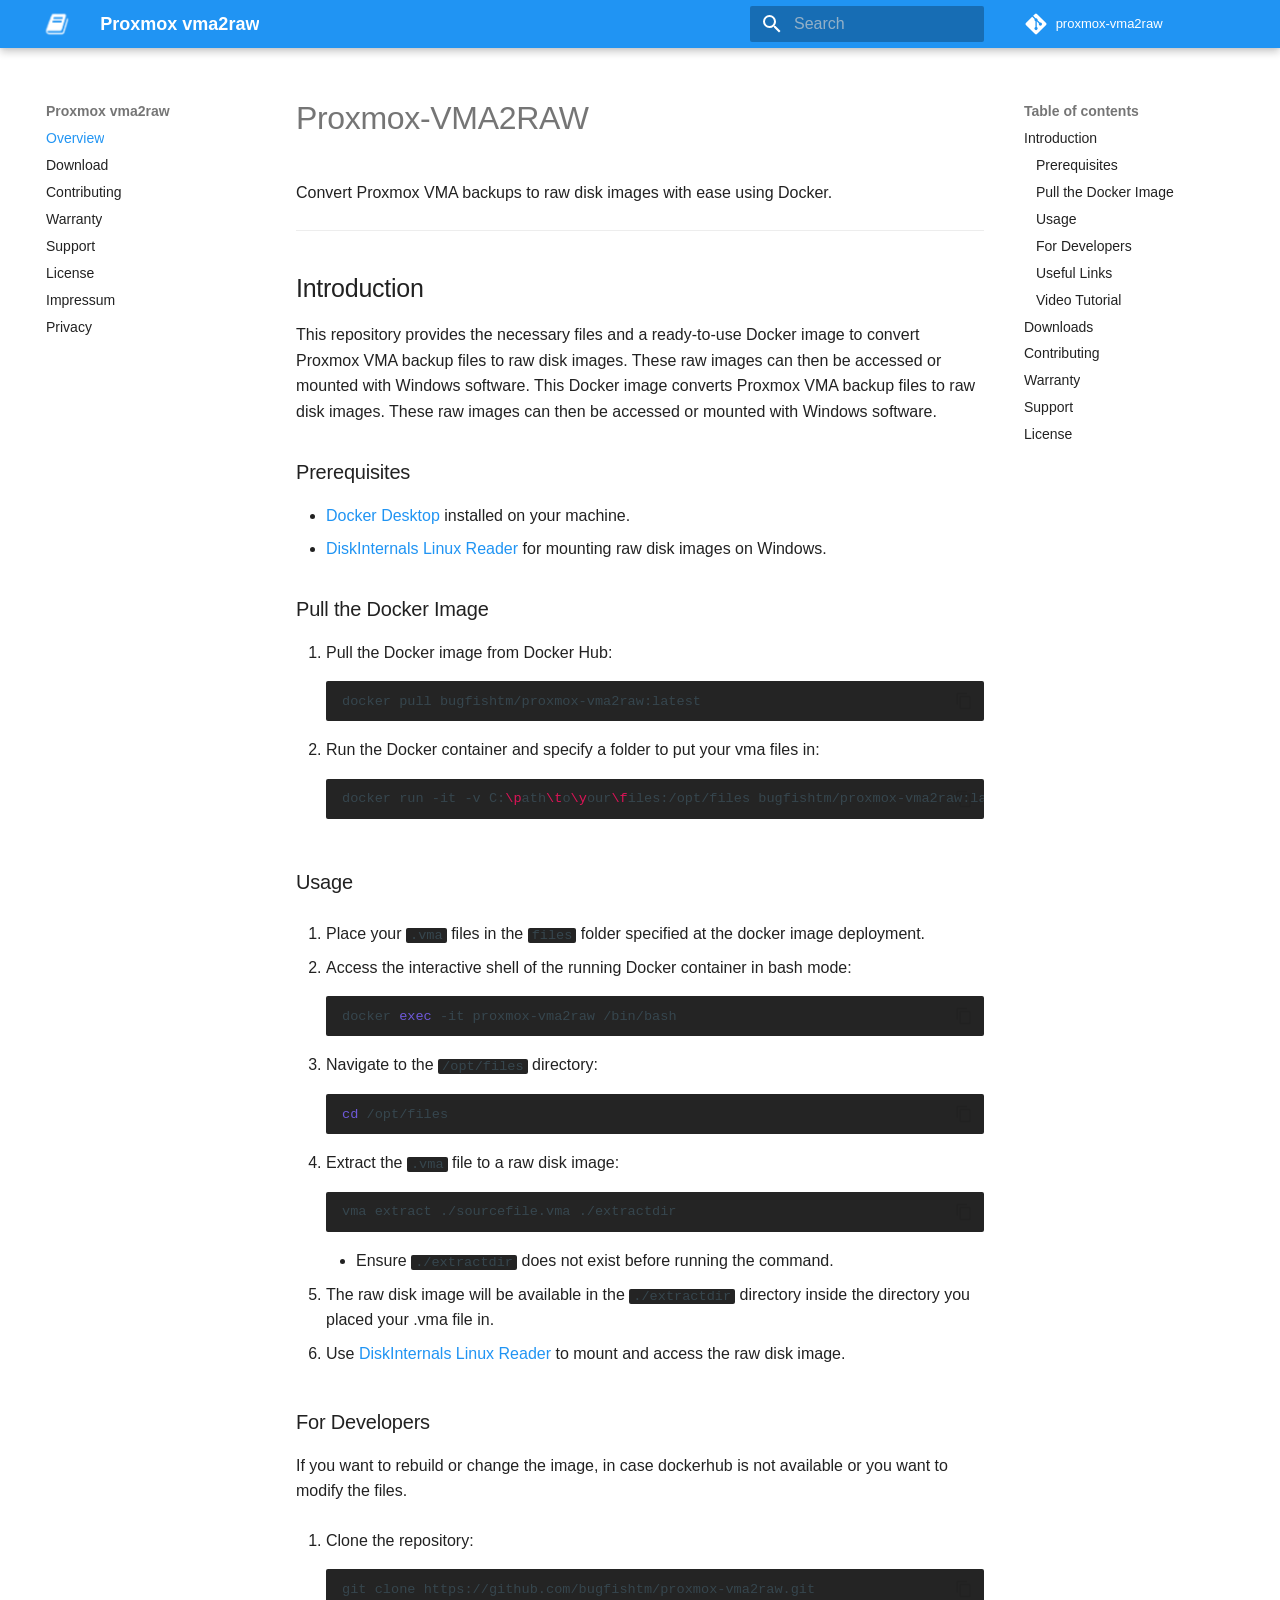
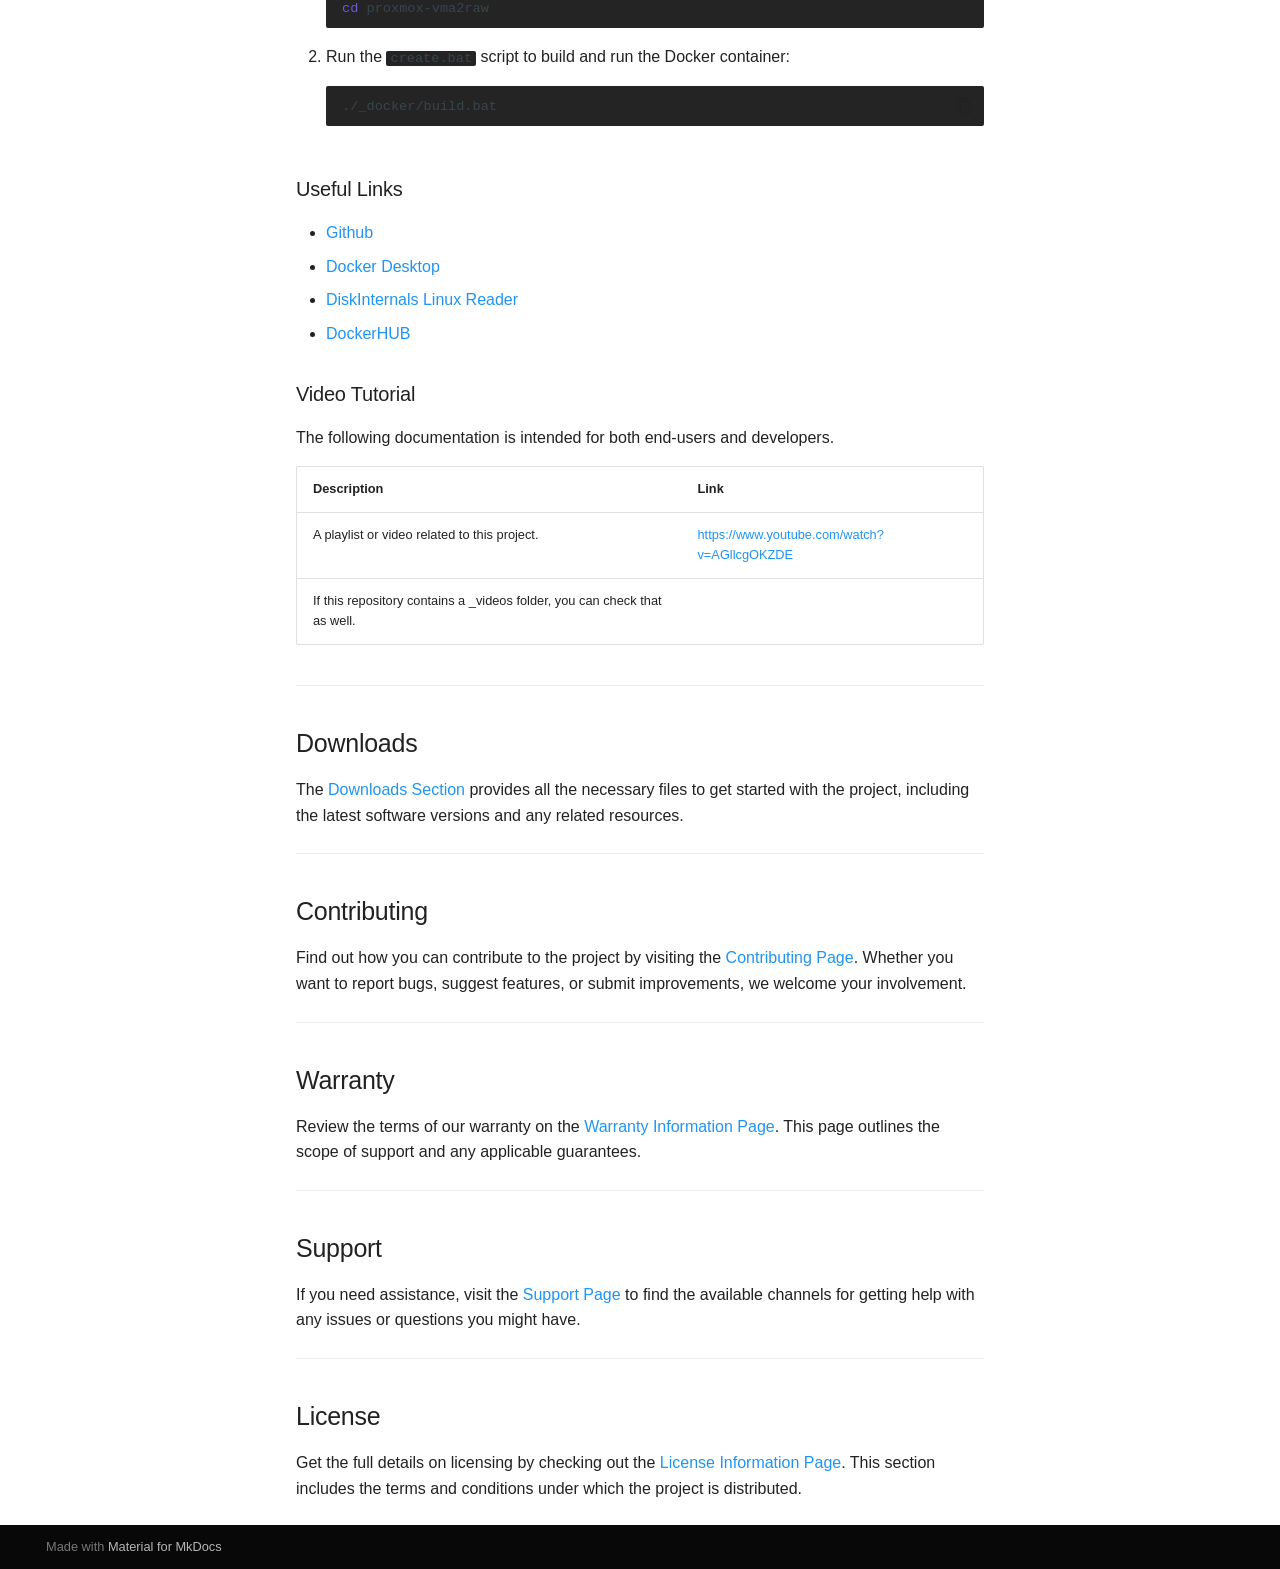
==== commit def60dac: "1.0" ====
--- a/docs/index.html
+++ b/docs/index.html
@@ -102,19 +102,19 @@
     .gslide-image img { background: white; }
     .gscrollbar-fixer { padding-right: 15px; }
     .gdesc-inner { font-size: 0.75rem; }
-    body[data-md-color-scheme="slate"] .gdesc-inner { background: var(--md-default-bg-color);}
-    body[data-md-color-scheme="slate"] .gslide-title { color: var(--md-default-fg-color);}
-    body[data-md-color-scheme="slate"] .gslide-desc { color: var(--md-default-fg-color);}</style> <script src="assets/javascripts/glightbox.min.js"></script></head>
-  
-  
-    
-    
-      
-    
-    
-    
-    
-    <body dir="ltr" data-md-color-scheme="slate" data-md-color-primary="deep-orange" data-md-color-accent="deep-orange">
+    body[data-md-color-scheme="default"] .gdesc-inner { background: var(--md-default-bg-color);}
+    body[data-md-color-scheme="default"] .gslide-title { color: var(--md-default-fg-color);}
+    body[data-md-color-scheme="default"] .gslide-desc { color: var(--md-default-fg-color);}</style> <script src="assets/javascripts/glightbox.min.js"></script></head>
+  
+  
+    
+    
+      
+    
+    
+    
+    
+    <body dir="ltr" data-md-color-scheme="default" data-md-color-primary="blue" data-md-color-accent="blue">
   
     
     <input class="md-toggle" data-md-toggle="drawer" type="checkbox" id="__drawer" autocomplete="off">
@@ -171,7 +171,7 @@
     
     
     
-    <input class="md-option" data-md-color-media="" data-md-color-scheme="slate" data-md-color-primary="deep-orange" data-md-color-accent="deep-orange"  aria-hidden="true"  type="radio" name="__palette" id="__palette_0">
+    <input class="md-option" data-md-color-media="" data-md-color-scheme="default" data-md-color-primary="blue" data-md-color-accent="blue"  aria-hidden="true"  type="radio" name="__palette" id="__palette_0">
     
   
 </form>
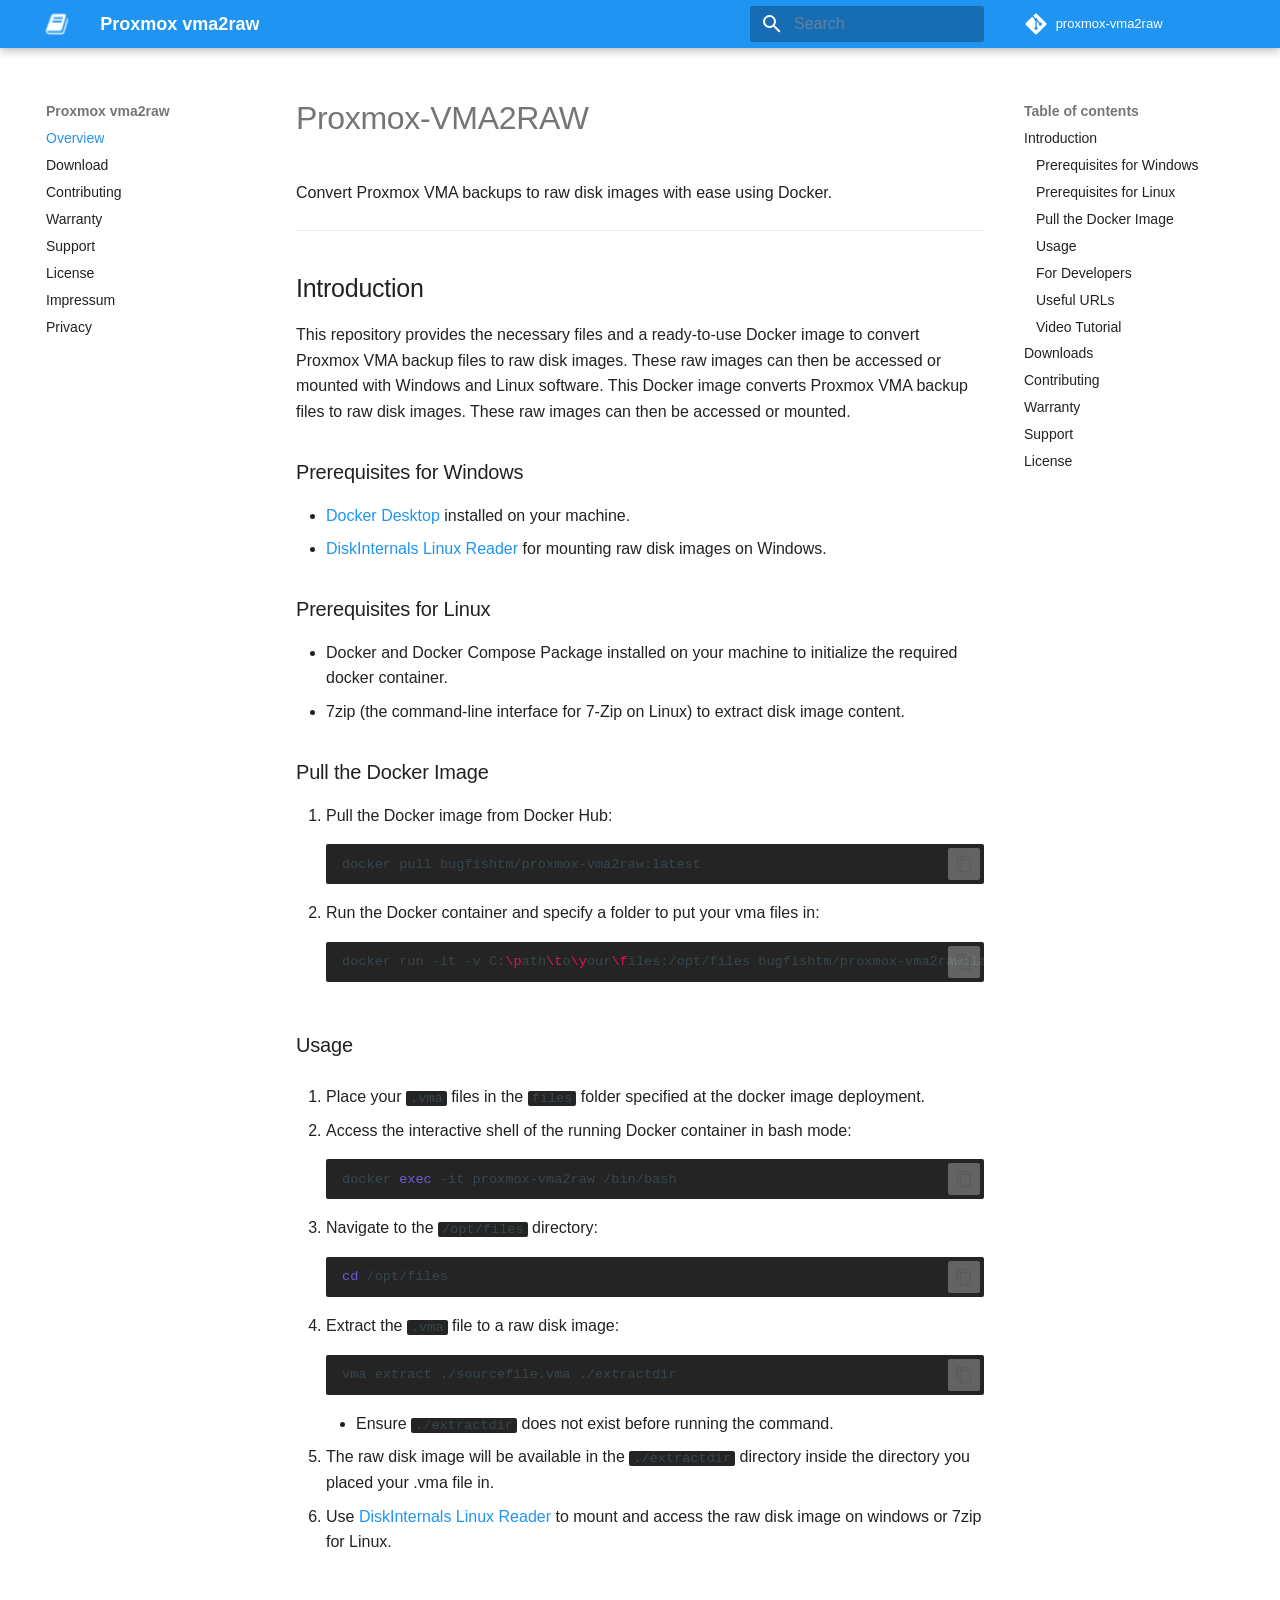
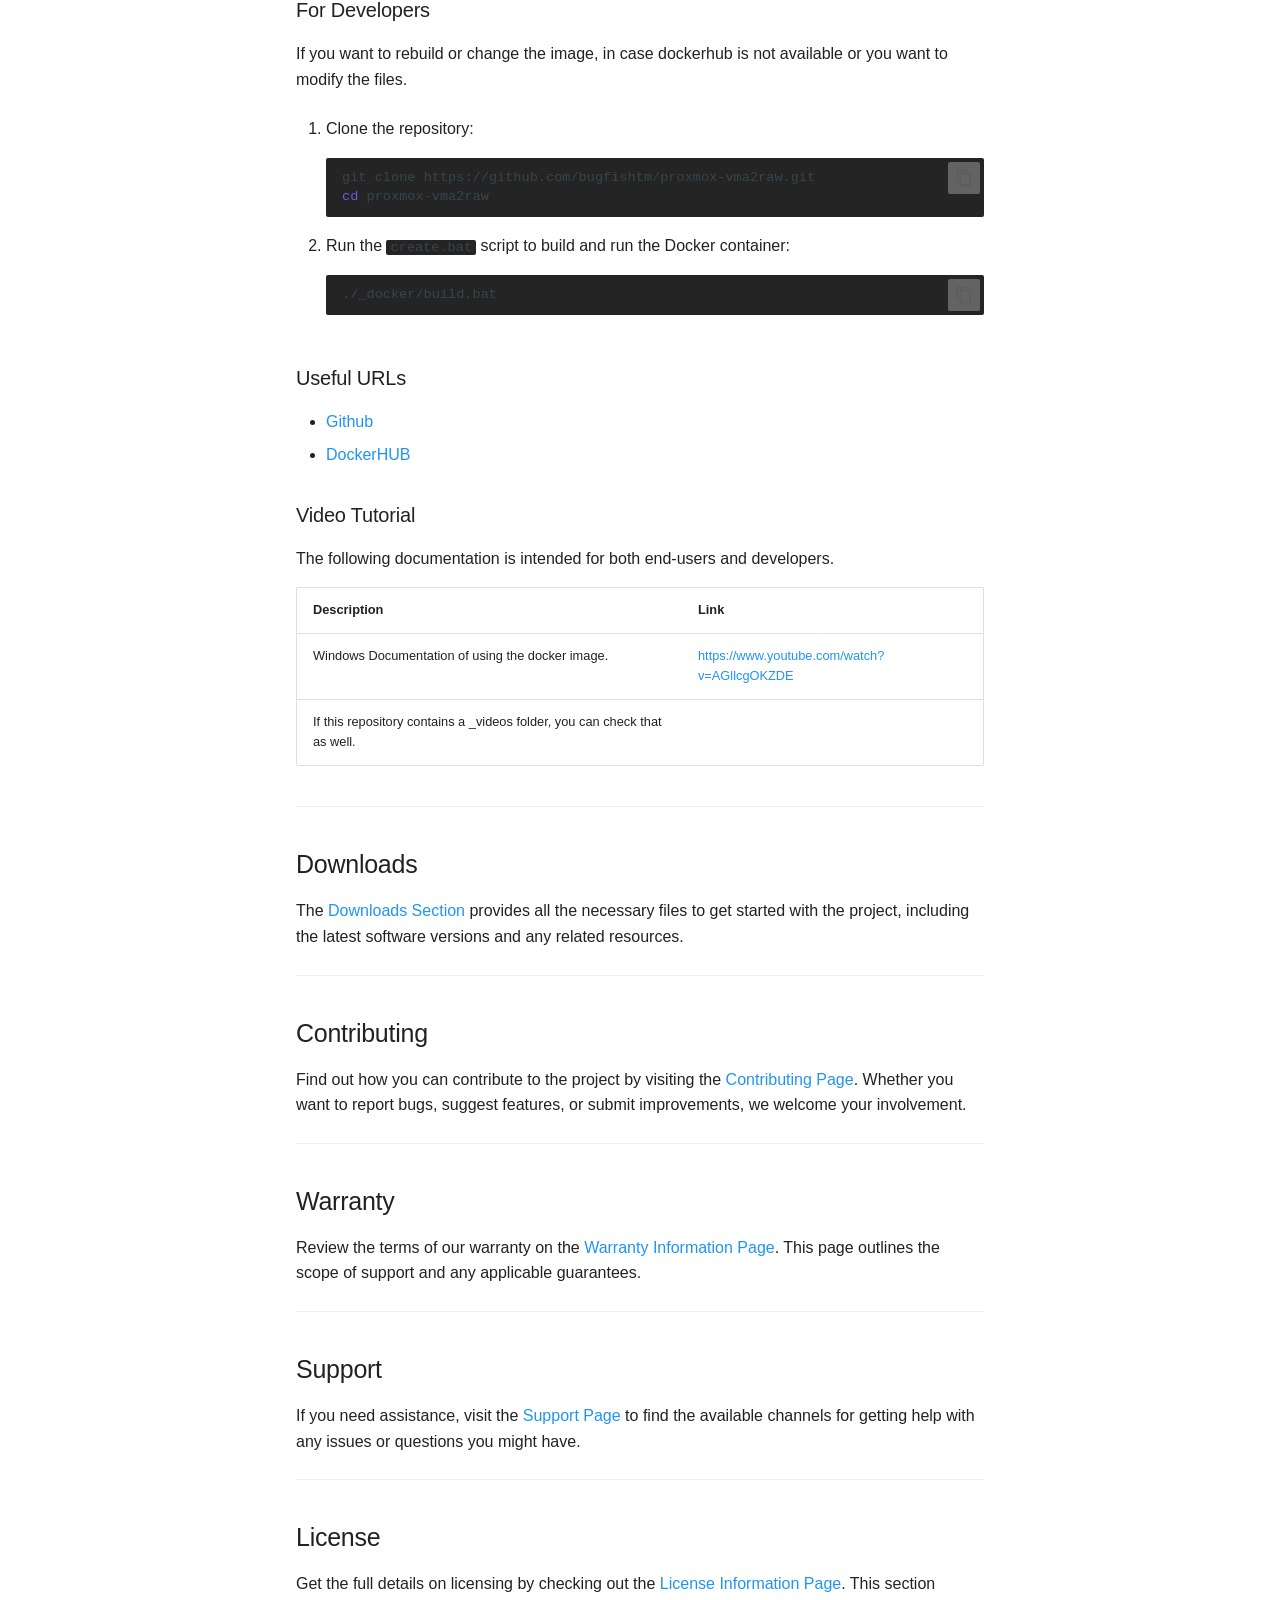
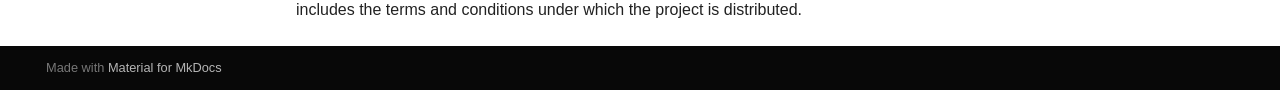
==== commit 3012483b: "1.0" ====
--- a/docs/index.html
+++ b/docs/index.html
@@ -1,7 +1,4 @@
-
-<!doctype html>
-<html lang="en" class="no-js">
-  <head>
+<!DOCTYPE html><html lang="en" class="no-js"><head>
     
       <meta charset="utf-8">
       <meta name="viewport" content="width=device-width,initial-scale=1">
@@ -13,8 +10,11 @@
         <link rel="next" href="download.html">
       
       
+        
+      
+      
       <link rel="icon" href="favicon.ico">
-      <meta name="generator" content="mkdocs-1.6.0, mkdocs-material-9.5.31">
+      <meta name="generator" content="mkdocs-1.6.1, mkdocs-material-9.7.0">
     
     
       
@@ -22,13 +22,16 @@
       
     
     
-      <link rel="stylesheet" href="assets/stylesheets/main.3cba04c6.min.css">
-      
-        
-        <link rel="stylesheet" href="assets/stylesheets/palette.06af60db.min.css">
-      
-      
-
+      <link rel="stylesheet" href="assets/stylesheets/main.618322db.min.css">
+      
+        
+        <link rel="stylesheet" href="assets/stylesheets/palette.ab4e12ef.min.css">
+      
+      
+
+
+    
+    
 
    <!-- META INJECTION START -->
   <!-- META INJECTION START -->
@@ -76,9 +79,7 @@
   <!-- META INJECTION END -->  
   <!-- META INJECTION END -->  
   <!-- META INJECTION END --> 
-    
-    
-      
+          
     
     
       
@@ -88,23 +89,23 @@
     
       <link rel="stylesheet" href="extra.css">
     
-    <script>__md_scope=new URL(".",location),__md_hash=e=>[...e].reduce((e,_)=>(e<<5)-e+_.charCodeAt(0),0),__md_get=(e,_=localStorage,t=__md_scope)=>JSON.parse(_.getItem(t.pathname+"."+e)),__md_set=(e,_,t=localStorage,a=__md_scope)=>{try{t.setItem(a.pathname+"."+e,JSON.stringify(_))}catch(e){}}</script>
-    
-      
-
-    
-    
-    
-   <link href="assets/stylesheets/glightbox.min.css" rel="stylesheet"/><style>
-    html.glightbox-open { overflow: initial; height: 100%; }
-    .gslide-title { margin-top: 0px; user-select: text; }
-    .gslide-desc { color: #666; user-select: text; }
-    .gslide-image img { background: white; }
-    .gscrollbar-fixer { padding-right: 15px; }
-    .gdesc-inner { font-size: 0.75rem; }
-    body[data-md-color-scheme="default"] .gdesc-inner { background: var(--md-default-bg-color);}
-    body[data-md-color-scheme="default"] .gslide-title { color: var(--md-default-fg-color);}
-    body[data-md-color-scheme="default"] .gslide-desc { color: var(--md-default-fg-color);}</style> <script src="assets/javascripts/glightbox.min.js"></script></head>
+    <script>__md_scope=new URL(".",location),__md_hash=e=>[...e].reduce(((e,_)=>(e<<5)-e+_.charCodeAt(0)),0),__md_get=(e,_=localStorage,t=__md_scope)=>JSON.parse(_.getItem(t.pathname+"."+e)),__md_set=(e,_,t=localStorage,a=__md_scope)=>{try{t.setItem(a.pathname+"."+e,JSON.stringify(_))}catch(e){}}</script>
+    
+      
+
+    
+    
+  <link href="assets/stylesheets/glightbox.min.css" rel="stylesheet"><script src="assets/javascripts/glightbox.min.js"></script><style id="glightbox-style">
+            html.glightbox-open { overflow: initial; height: 100%; }
+            .gslide-title { margin-top: 0px; user-select: text; }
+            .gslide-desc { color: #666; user-select: text; }
+            .gslide-image img { background: white; }
+            .gscrollbar-fixer { padding-right: 15px; }
+            .gdesc-inner { font-size: 0.75rem; }
+            body[data-md-color-scheme="slate"] .gdesc-inner { background: var(--md-default-bg-color); }
+            body[data-md-color-scheme="slate"] .gslide-title { color: var(--md-default-fg-color); }
+            body[data-md-color-scheme="slate"] .gslide-desc { color: var(--md-default-fg-color); }
+        </style></head>
   
   
     
@@ -146,7 +147,7 @@
     </a>
     <label class="md-header__button md-icon" for="__drawer">
       
-      <svg xmlns="http://www.w3.org/2000/svg" viewBox="0 0 24 24"><path d="M3 6h18v2H3V6m0 5h18v2H3v-2m0 5h18v2H3v-2Z"/></svg>
+      <svg xmlns="http://www.w3.org/2000/svg" viewBox="0 0 24 24"><path d="M3 6h18v2H3zm0 5h18v2H3zm0 5h18v2H3z"></path></svg>
     </label>
     <div class="md-header__title" data-md-component="header-title">
       <div class="md-header__ellipsis">
@@ -171,37 +172,39 @@
     
     
     
-    <input class="md-option" data-md-color-media="" data-md-color-scheme="default" data-md-color-primary="blue" data-md-color-accent="blue"  aria-hidden="true"  type="radio" name="__palette" id="__palette_0">
+    <input class="md-option" data-md-color-media="" data-md-color-scheme="default" data-md-color-primary="blue" data-md-color-accent="blue" aria-hidden="true" type="radio" name="__palette" id="__palette_0">
     
   
 </form>
       
     
     
-      <script>var media,input,key,value,palette=__md_get("__palette");if(palette&&palette.color){"(prefers-color-scheme)"===palette.color.media&&(media=matchMedia("(prefers-color-scheme: light)"),input=document.querySelector(media.matches?"[data-md-color-media='(prefers-color-scheme: light)']":"[data-md-color-media='(prefers-color-scheme: dark)']"),palette.color.media=input.getAttribute("data-md-color-media"),palette.color.scheme=input.getAttribute("data-md-color-scheme"),palette.color.primary=input.getAttribute("data-md-color-primary"),palette.color.accent=input.getAttribute("data-md-color-accent"));for([key,value]of Object.entries(palette.color))document.body.setAttribute("data-md-color-"+key,value)}</script>
-    
-    
-    
-      <label class="md-header__button md-icon" for="__search">
-        
-        <svg xmlns="http://www.w3.org/2000/svg" viewBox="0 0 24 24"><path d="M9.5 3A6.5 6.5 0 0 1 16 9.5c0 1.61-.59 3.09-1.56 4.23l.27.27h.79l5 5-1.5 1.5-5-5v-.79l-.27-.27A6.516 6.516 0 0 1 9.5 16 6.5 6.5 0 0 1 3 9.5 6.5 6.5 0 0 1 9.5 3m0 2C7 5 5 7 5 9.5S7 14 9.5 14 14 12 14 9.5 12 5 9.5 5Z"/></svg>
-      </label>
-      <div class="md-search" data-md-component="search" role="dialog">
+      <script>var palette=__md_get("__palette");if(palette&&palette.color){if("(prefers-color-scheme)"===palette.color.media){var media=matchMedia("(prefers-color-scheme: light)"),input=document.querySelector(media.matches?"[data-md-color-media='(prefers-color-scheme: light)']":"[data-md-color-media='(prefers-color-scheme: dark)']");palette.color.media=input.getAttribute("data-md-color-media"),palette.color.scheme=input.getAttribute("data-md-color-scheme"),palette.color.primary=input.getAttribute("data-md-color-primary"),palette.color.accent=input.getAttribute("data-md-color-accent")}for(var[key,value]of Object.entries(palette.color))document.body.setAttribute("data-md-color-"+key,value)}</script>
+    
+    
+    
+      
+      
+        <label class="md-header__button md-icon" for="__search">
+          
+          <svg xmlns="http://www.w3.org/2000/svg" viewBox="0 0 24 24"><path d="M9.5 3A6.5 6.5 0 0 1 16 9.5c0 1.61-.59 3.09-1.56 4.23l.27.27h.79l5 5-1.5 1.5-5-5v-.79l-.27-.27A6.52 6.52 0 0 1 9.5 16 6.5 6.5 0 0 1 3 9.5 6.5 6.5 0 0 1 9.5 3m0 2C7 5 5 7 5 9.5S7 14 9.5 14 14 12 14 9.5 12 5 9.5 5"></path></svg>
+        </label>
+        <div class="md-search" data-md-component="search" role="dialog">
   <label class="md-search__overlay" for="__search"></label>
   <div class="md-search__inner" role="search">
     <form class="md-search__form" name="search">
       <input type="text" class="md-search__input" name="query" aria-label="Search" placeholder="Search" autocapitalize="off" autocorrect="off" autocomplete="off" spellcheck="false" data-md-component="search-query" required>
       <label class="md-search__icon md-icon" for="__search">
         
-        <svg xmlns="http://www.w3.org/2000/svg" viewBox="0 0 24 24"><path d="M9.5 3A6.5 6.5 0 0 1 16 9.5c0 1.61-.59 3.09-1.56 4.23l.27.27h.79l5 5-1.5 1.5-5-5v-.79l-.27-.27A6.516 6.516 0 0 1 9.5 16 6.5 6.5 0 0 1 3 9.5 6.5 6.5 0 0 1 9.5 3m0 2C7 5 5 7 5 9.5S7 14 9.5 14 14 12 14 9.5 12 5 9.5 5Z"/></svg>
-        
-        <svg xmlns="http://www.w3.org/2000/svg" viewBox="0 0 24 24"><path d="M20 11v2H8l5.5 5.5-1.42 1.42L4.16 12l7.92-7.92L13.5 5.5 8 11h12Z"/></svg>
+        <svg xmlns="http://www.w3.org/2000/svg" viewBox="0 0 24 24"><path d="M9.5 3A6.5 6.5 0 0 1 16 9.5c0 1.61-.59 3.09-1.56 4.23l.27.27h.79l5 5-1.5 1.5-5-5v-.79l-.27-.27A6.52 6.52 0 0 1 9.5 16 6.5 6.5 0 0 1 3 9.5 6.5 6.5 0 0 1 9.5 3m0 2C7 5 5 7 5 9.5S7 14 9.5 14 14 12 14 9.5 12 5 9.5 5"></path></svg>
+        
+        <svg xmlns="http://www.w3.org/2000/svg" viewBox="0 0 24 24"><path d="M20 11v2H8l5.5 5.5-1.42 1.42L4.16 12l7.92-7.92L13.5 5.5 8 11z"></path></svg>
       </label>
       <nav class="md-search__options" aria-label="Search">
         
         <button type="reset" class="md-search__icon md-icon" title="Clear" aria-label="Clear" tabindex="-1">
           
-          <svg xmlns="http://www.w3.org/2000/svg" viewBox="0 0 24 24"><path d="M19 6.41 17.59 5 12 10.59 6.41 5 5 6.41 10.59 12 5 17.59 6.41 19 12 13.41 17.59 19 19 17.59 13.41 12 19 6.41Z"/></svg>
+          <svg xmlns="http://www.w3.org/2000/svg" viewBox="0 0 24 24"><path d="M19 6.41 17.59 5 12 10.59 6.41 5 5 6.41 10.59 12 5 17.59 6.41 19 12 13.41 17.59 19 19 17.59 13.41 12z"></path></svg>
         </button>
       </nav>
       
@@ -218,13 +221,14 @@
     </div>
   </div>
 </div>
+      
     
     
       <div class="md-header__source">
         <a href="https://github.com/bugfishtm/proxmox-vma2raw" title="Go to repository" class="md-source" data-md-component="source">
   <div class="md-source__icon md-icon">
     
-    <svg xmlns="http://www.w3.org/2000/svg" viewBox="0 0 448 512"><!--! Font Awesome Free 6.6.0 by @fontawesome - https://fontawesome.com License - https://fontawesome.com/license/free (Icons: CC BY 4.0, Fonts: SIL OFL 1.1, Code: MIT License) Copyright 2024 Fonticons, Inc.--><path d="M439.55 236.05 244 40.45a28.87 28.87 0 0 0-40.81 0l-40.66 40.63 51.52 51.52c27.06-9.14 52.68 16.77 43.39 43.68l49.66 49.66c34.23-11.8 61.18 31 35.47 56.69-26.49 26.49-70.21-2.87-56-37.34L240.22 199v121.85c25.3 12.54 22.26 41.85 9.08 55a34.34 34.34 0 0 1-48.55 0c-17.57-17.6-11.07-46.91 11.25-56v-123c-20.8-8.51-24.6-30.74-18.64-45L142.57 101 8.45 235.14a28.86 28.86 0 0 0 0 40.81l195.61 195.6a28.86 28.86 0 0 0 40.8 0l194.69-194.69a28.86 28.86 0 0 0 0-40.81z"/></svg>
+    <svg xmlns="http://www.w3.org/2000/svg" viewBox="0 0 448 512"><!--! Font Awesome Free 7.1.0 by @fontawesome - https://fontawesome.com License - https://fontawesome.com/license/free (Icons: CC BY 4.0, Fonts: SIL OFL 1.1, Code: MIT License) Copyright 2025 Fonticons, Inc.--><path d="M439.6 236.1 244 40.5c-5.4-5.5-12.8-8.5-20.4-8.5s-15 3-20.4 8.4L162.5 81l51.5 51.5c27.1-9.1 52.7 16.8 43.4 43.7l49.7 49.7c34.2-11.8 61.2 31 35.5 56.7-26.5 26.5-70.2-2.9-56-37.3L240.3 199v121.9c25.3 12.5 22.3 41.8 9.1 55-6.4 6.4-15.2 10.1-24.3 10.1s-17.8-3.6-24.3-10.1c-17.6-17.6-11.1-46.9 11.2-56v-123c-20.8-8.5-24.6-30.7-18.6-45L142.6 101 8.5 235.1C3 240.6 0 247.9 0 255.5s3 15 8.5 20.4l195.6 195.7c5.4 5.4 12.7 8.4 20.4 8.4s15-3 20.4-8.4l194.7-194.7c5.4-5.4 8.4-12.8 8.4-20.4s-3-15-8.4-20.4"></path></svg>
   </div>
   <div class="md-source__repository">
     proxmox-vma2raw
@@ -248,7 +252,7 @@
           
             
               
-              <div class="md-sidebar md-sidebar--primary" data-md-component="sidebar" data-md-type="navigation" >
+              <div class="md-sidebar md-sidebar--primary" data-md-component="sidebar" data-md-type="navigation">
                 <div class="md-sidebar__scrollwrap">
                   <div class="md-sidebar__inner">
                     
@@ -269,7 +273,7 @@
       <a href="https://github.com/bugfishtm/proxmox-vma2raw" title="Go to repository" class="md-source" data-md-component="source">
   <div class="md-source__icon md-icon">
     
-    <svg xmlns="http://www.w3.org/2000/svg" viewBox="0 0 448 512"><!--! Font Awesome Free 6.6.0 by @fontawesome - https://fontawesome.com License - https://fontawesome.com/license/free (Icons: CC BY 4.0, Fonts: SIL OFL 1.1, Code: MIT License) Copyright 2024 Fonticons, Inc.--><path d="M439.55 236.05 244 40.45a28.87 28.87 0 0 0-40.81 0l-40.66 40.63 51.52 51.52c27.06-9.14 52.68 16.77 43.39 43.68l49.66 49.66c34.23-11.8 61.18 31 35.47 56.69-26.49 26.49-70.21-2.87-56-37.34L240.22 199v121.85c25.3 12.54 22.26 41.85 9.08 55a34.34 34.34 0 0 1-48.55 0c-17.57-17.6-11.07-46.91 11.25-56v-123c-20.8-8.51-24.6-30.74-18.64-45L142.57 101 8.45 235.14a28.86 28.86 0 0 0 0 40.81l195.61 195.6a28.86 28.86 0 0 0 40.8 0l194.69-194.69a28.86 28.86 0 0 0 0-40.81z"/></svg>
+    <svg xmlns="http://www.w3.org/2000/svg" viewBox="0 0 448 512"><!--! Font Awesome Free 7.1.0 by @fontawesome - https://fontawesome.com License - https://fontawesome.com/license/free (Icons: CC BY 4.0, Fonts: SIL OFL 1.1, Code: MIT License) Copyright 2025 Fonticons, Inc.--><path d="M439.6 236.1 244 40.5c-5.4-5.5-12.8-8.5-20.4-8.5s-15 3-20.4 8.4L162.5 81l51.5 51.5c27.1-9.1 52.7 16.8 43.4 43.7l49.7 49.7c34.2-11.8 61.2 31 35.5 56.7-26.5 26.5-70.2-2.9-56-37.3L240.3 199v121.9c25.3 12.5 22.3 41.8 9.1 55-6.4 6.4-15.2 10.1-24.3 10.1s-17.8-3.6-24.3-10.1c-17.6-17.6-11.1-46.9 11.2-56v-123c-20.8-8.5-24.6-30.7-18.6-45L142.6 101 8.5 235.1C3 240.6 0 247.9 0 255.5s3 15 8.5 20.4l195.6 195.7c5.4 5.4 12.7 8.4 20.4 8.4s15-3 20.4-8.4l194.7-194.7c5.4-5.4 8.4-12.8 8.4-20.4s-3-15-8.4-20.4"></path></svg>
   </div>
   <div class="md-source__repository">
     proxmox-vma2raw
@@ -298,9 +302,16 @@
         <label class="md-nav__link md-nav__link--active" for="__toc">
           
   
+  
   <span class="md-ellipsis">
+    
+  
     Overview
+  
+
+    
   </span>
+  
   
 
           <span class="md-nav__icon md-icon"></span>
@@ -309,9 +320,16 @@
       <a href="index.html" class="md-nav__link md-nav__link--active">
         
   
+  
   <span class="md-ellipsis">
+    
+  
     Overview
+  
+
+    
   </span>
+  
   
 
       </a>
@@ -334,7 +352,9 @@
         <li class="md-nav__item">
   <a href="#introduction" class="md-nav__link">
     <span class="md-ellipsis">
-      Introduction
+      
+        Introduction
+      
     </span>
   </a>
   
@@ -342,9 +362,22 @@
       <ul class="md-nav__list">
         
           <li class="md-nav__item">
-  <a href="#prerequisites" class="md-nav__link">
-    <span class="md-ellipsis">
-      Prerequisites
+  <a href="#prerequisites-for-windows" class="md-nav__link">
+    <span class="md-ellipsis">
+      
+        Prerequisites for Windows
+      
+    </span>
+  </a>
+  
+</li>
+        
+          <li class="md-nav__item">
+  <a href="#prerequisites-for-linux" class="md-nav__link">
+    <span class="md-ellipsis">
+      
+        Prerequisites for Linux
+      
     </span>
   </a>
   
@@ -353,7 +386,9 @@
           <li class="md-nav__item">
   <a href="#pull-the-docker-image" class="md-nav__link">
     <span class="md-ellipsis">
-      Pull the Docker Image
+      
+        Pull the Docker Image
+      
     </span>
   </a>
   
@@ -362,7 +397,9 @@
           <li class="md-nav__item">
   <a href="#usage" class="md-nav__link">
     <span class="md-ellipsis">
-      Usage
+      
+        Usage
+      
     </span>
   </a>
   
@@ -371,16 +408,20 @@
           <li class="md-nav__item">
   <a href="#for-developers" class="md-nav__link">
     <span class="md-ellipsis">
-      For Developers
-    </span>
-  </a>
-  
-</li>
-        
-          <li class="md-nav__item">
-  <a href="#useful-links" class="md-nav__link">
-    <span class="md-ellipsis">
-      Useful Links
+      
+        For Developers
+      
+    </span>
+  </a>
+  
+</li>
+        
+          <li class="md-nav__item">
+  <a href="#useful-urls" class="md-nav__link">
+    <span class="md-ellipsis">
+      
+        Useful URLs
+      
     </span>
   </a>
   
@@ -389,7 +430,9 @@
           <li class="md-nav__item">
   <a href="#video-tutorial" class="md-nav__link">
     <span class="md-ellipsis">
-      Video Tutorial
+      
+        Video Tutorial
+      
     </span>
   </a>
   
@@ -403,7 +446,9 @@
         <li class="md-nav__item">
   <a href="#downloads" class="md-nav__link">
     <span class="md-ellipsis">
-      Downloads
+      
+        Downloads
+      
     </span>
   </a>
   
@@ -412,7 +457,9 @@
         <li class="md-nav__item">
   <a href="#contributing" class="md-nav__link">
     <span class="md-ellipsis">
-      Contributing
+      
+        Contributing
+      
     </span>
   </a>
   
@@ -421,7 +468,9 @@
         <li class="md-nav__item">
   <a href="#warranty" class="md-nav__link">
     <span class="md-ellipsis">
-      Warranty
+      
+        Warranty
+      
     </span>
   </a>
   
@@ -430,7 +479,9 @@
         <li class="md-nav__item">
   <a href="#support" class="md-nav__link">
     <span class="md-ellipsis">
-      Support
+      
+        Support
+      
     </span>
   </a>
   
@@ -439,7 +490,9 @@
         <li class="md-nav__item">
   <a href="#license" class="md-nav__link">
     <span class="md-ellipsis">
-      License
+      
+        License
+      
     </span>
   </a>
   
@@ -463,9 +516,16 @@
       <a href="download.html" class="md-nav__link">
         
   
+  
   <span class="md-ellipsis">
+    
+  
     Download
+  
+
+    
   </span>
+  
   
 
       </a>
@@ -483,9 +543,16 @@
       <a href="contributing.html" class="md-nav__link">
         
   
+  
   <span class="md-ellipsis">
+    
+  
     Contributing
+  
+
+    
   </span>
+  
   
 
       </a>
@@ -503,9 +570,16 @@
       <a href="warranty.html" class="md-nav__link">
         
   
+  
   <span class="md-ellipsis">
+    
+  
     Warranty
+  
+
+    
   </span>
+  
   
 
       </a>
@@ -523,9 +597,16 @@
       <a href="support.html" class="md-nav__link">
         
   
+  
   <span class="md-ellipsis">
+    
+  
     Support
+  
+
+    
   </span>
+  
   
 
       </a>
@@ -543,9 +624,16 @@
       <a href="license.html" class="md-nav__link">
         
   
+  
   <span class="md-ellipsis">
+    
+  
     License
+  
+
+    
   </span>
+  
   
 
       </a>
@@ -563,9 +651,16 @@
       <a href="https://bugfishtm.blogspot.com/2023/05/impressum.html" class="md-nav__link">
         
   
+  
   <span class="md-ellipsis">
+    
+  
     Impressum
+  
+
+    
   </span>
+  
   
 
       </a>
@@ -583,9 +678,16 @@
       <a href="https://bugfishtm.blogspot.com/2023/05/privacy.html" class="md-nav__link">
         
   
+  
   <span class="md-ellipsis">
+    
+  
     Privacy
+  
+
+    
   </span>
+  
   
 
       </a>
@@ -601,7 +703,7 @@
             
             
               
-              <div class="md-sidebar md-sidebar--secondary" data-md-component="sidebar" data-md-type="toc" >
+              <div class="md-sidebar md-sidebar--secondary" data-md-component="sidebar" data-md-type="toc">
                 <div class="md-sidebar__scrollwrap">
                   <div class="md-sidebar__inner">
                     
@@ -622,7 +724,9 @@
         <li class="md-nav__item">
   <a href="#introduction" class="md-nav__link">
     <span class="md-ellipsis">
-      Introduction
+      
+        Introduction
+      
     </span>
   </a>
   
@@ -630,9 +734,22 @@
       <ul class="md-nav__list">
         
           <li class="md-nav__item">
-  <a href="#prerequisites" class="md-nav__link">
-    <span class="md-ellipsis">
-      Prerequisites
+  <a href="#prerequisites-for-windows" class="md-nav__link">
+    <span class="md-ellipsis">
+      
+        Prerequisites for Windows
+      
+    </span>
+  </a>
+  
+</li>
+        
+          <li class="md-nav__item">
+  <a href="#prerequisites-for-linux" class="md-nav__link">
+    <span class="md-ellipsis">
+      
+        Prerequisites for Linux
+      
     </span>
   </a>
   
@@ -641,7 +758,9 @@
           <li class="md-nav__item">
   <a href="#pull-the-docker-image" class="md-nav__link">
     <span class="md-ellipsis">
-      Pull the Docker Image
+      
+        Pull the Docker Image
+      
     </span>
   </a>
   
@@ -650,7 +769,9 @@
           <li class="md-nav__item">
   <a href="#usage" class="md-nav__link">
     <span class="md-ellipsis">
-      Usage
+      
+        Usage
+      
     </span>
   </a>
   
@@ -659,16 +780,20 @@
           <li class="md-nav__item">
   <a href="#for-developers" class="md-nav__link">
     <span class="md-ellipsis">
-      For Developers
-    </span>
-  </a>
-  
-</li>
-        
-          <li class="md-nav__item">
-  <a href="#useful-links" class="md-nav__link">
-    <span class="md-ellipsis">
-      Useful Links
+      
+        For Developers
+      
+    </span>
+  </a>
+  
+</li>
+        
+          <li class="md-nav__item">
+  <a href="#useful-urls" class="md-nav__link">
+    <span class="md-ellipsis">
+      
+        Useful URLs
+      
     </span>
   </a>
   
@@ -677,7 +802,9 @@
           <li class="md-nav__item">
   <a href="#video-tutorial" class="md-nav__link">
     <span class="md-ellipsis">
-      Video Tutorial
+      
+        Video Tutorial
+      
     </span>
   </a>
   
@@ -691,7 +818,9 @@
         <li class="md-nav__item">
   <a href="#downloads" class="md-nav__link">
     <span class="md-ellipsis">
-      Downloads
+      
+        Downloads
+      
     </span>
   </a>
   
@@ -700,7 +829,9 @@
         <li class="md-nav__item">
   <a href="#contributing" class="md-nav__link">
     <span class="md-ellipsis">
-      Contributing
+      
+        Contributing
+      
     </span>
   </a>
   
@@ -709,7 +840,9 @@
         <li class="md-nav__item">
   <a href="#warranty" class="md-nav__link">
     <span class="md-ellipsis">
-      Warranty
+      
+        Warranty
+      
     </span>
   </a>
   
@@ -718,7 +851,9 @@
         <li class="md-nav__item">
   <a href="#support" class="md-nav__link">
     <span class="md-ellipsis">
-      Support
+      
+        Support
+      
     </span>
   </a>
   
@@ -727,7 +862,9 @@
         <li class="md-nav__item">
   <a href="#license" class="md-nav__link">
     <span class="md-ellipsis">
-      License
+      
+        License
+      
     </span>
   </a>
   
@@ -743,9 +880,11 @@
           
           
             <div class="md-content" data-md-component="content">
+              
               <article class="md-content__inner md-typeset">
                 
                   
+
 
   
   
@@ -755,11 +894,16 @@
 <p>Convert Proxmox VMA backups to raw disk images with ease using Docker.</p>
 <hr>
 <h2 id="introduction">Introduction</h2>
-<p>This repository provides the necessary files and a ready-to-use Docker image to convert Proxmox VMA backup files to raw disk images. These raw images can then be accessed or mounted with Windows software. This Docker image converts Proxmox VMA backup files to raw disk images. These raw images can then be accessed or mounted with Windows software.</p>
-<h3 id="prerequisites">Prerequisites</h3>
+<p>This repository provides the necessary files and a ready-to-use Docker image to convert Proxmox VMA backup files to raw disk images. These raw images can then be accessed or mounted with Windows and Linux software. This Docker image converts Proxmox VMA backup files to raw disk images. These raw images can then be accessed or mounted.</p>
+<h3 id="prerequisites-for-windows">Prerequisites for Windows</h3>
 <ul>
 <li><a href="https://www.docker.com/products/docker-desktop/">Docker Desktop</a> installed on your machine.</li>
 <li><a href="https://www.diskinternals.com/linux-reader/">DiskInternals Linux Reader</a> for mounting raw disk images on Windows.</li>
+</ul>
+<h3 id="prerequisites-for-linux">Prerequisites for Linux</h3>
+<ul>
+<li>Docker and Docker Compose Package installed on your machine to initialize the required docker container.</li>
+<li>7zip (the command-line interface for 7-Zip on Linux) to extract disk image content.</li>
 </ul>
 <h3 id="pull-the-docker-image">Pull the Docker Image</h3>
 <ol>
@@ -797,7 +941,7 @@
 <p>The raw disk image will be available in the <code>./extractdir</code> directory inside the directory you placed your .vma file in.</p>
 </li>
 <li>
-<p>Use <a href="https://www.diskinternals.com/linux-reader/">DiskInternals Linux Reader</a> to mount and access the raw disk image.  </p>
+<p>Use <a href="https://www.diskinternals.com/linux-reader/">DiskInternals Linux Reader</a> to mount and access the raw disk image on windows or 7zip for Linux.  </p>
 </li>
 </ol>
 <h3 id="for-developers">For Developers</h3>
@@ -815,11 +959,9 @@
 </span></code></pre></div>
 </li>
 </ol>
-<h3 id="useful-links">Useful Links</h3>
+<h3 id="useful-urls">Useful URLs</h3>
 <ul>
 <li><a href="https://github.com/bugfishtm/proxmox-vma2raw">Github</a></li>
-<li><a href="https://www.docker.com/products/docker-desktop/">Docker Desktop</a></li>
-<li><a href="https://www.diskinternals.com/linux-reader/">DiskInternals Linux Reader</a></li>
 <li><a href="https://hub.docker.com/r/bugfishtm/proxmox-vma2raw">DockerHUB</a></li>
 </ul>
 <h3 id="video-tutorial">Video Tutorial</h3>
@@ -833,7 +975,7 @@
 </thead>
 <tbody>
 <tr>
-<td>A playlist or video related to this project.</td>
+<td>Windows Documentation of using the docker image.</td>
 <td><a href="https://www.youtube.com/watch?v=AGllcgOKZDE">https://www.youtube.com/watch?v=AGllcgOKZDE</a></td>
 </tr>
 <tr>
@@ -903,15 +1045,18 @@
     </div>
     
     
-    <script id="__config" type="application/json">{"base": ".", "features": ["content.code.copy"], "search": "assets/javascripts/workers/search.b8dbb3d2.min.js", "translations": {"clipboard.copied": "Copied to clipboard", "clipboard.copy": "Copy to clipboard", "search.result.more.one": "1 more on this page", "search.result.more.other": "# more on this page", "search.result.none": "No matching documents", "search.result.one": "1 matching document", "search.result.other": "# matching documents", "search.result.placeholder": "Type to start searching", "search.result.term.missing": "Missing", "select.version": "Select version"}}</script>
-    
-    
-      <script src="assets/javascripts/bundle.fe8b6f2b.min.js"></script>
+    
+      
+      
+      <script id="__config" type="application/json">{"annotate": null, "base": ".", "features": ["content.code.copy"], "search": "assets/javascripts/workers/search.7a47a382.min.js", "tags": null, "translations": {"clipboard.copied": "Copied to clipboard", "clipboard.copy": "Copy to clipboard", "search.result.more.one": "1 more on this page", "search.result.more.other": "# more on this page", "search.result.none": "No matching documents", "search.result.one": "1 matching document", "search.result.other": "# matching documents", "search.result.placeholder": "Type to start searching", "search.result.term.missing": "Missing", "select.version": "Select version"}, "version": null}</script>
+    
+    
+      <script src="assets/javascripts/bundle.e71a0d61.min.js"></script>
       
         <script src="extra.js"></script>
       
     
-  <script id="init-glightbox">const lightbox = GLightbox({"touchNavigation": true, "loop": false, "zoomable": true, "draggable": true, "openEffect": "zoom", "closeEffect": "zoom", "slideEffect": "slide"});
-document$.subscribe(() => { lightbox.reload() });
-</script></body>
-</html>+  
+<script id="init-glightbox">const lightbox = GLightbox({"touchNavigation": true, "loop": false, "zoomable": true, "draggable": true, "openEffect": "zoom", "closeEffect": "zoom", "slideEffect": "slide"});
+document$.subscribe(()=>{ lightbox.reload(); });
+</script></body></html>
--- a/docs/assets/stylesheets/main.618322db.min.css
+++ b/docs/assets/stylesheets/main.618322db.min.css
@@ -0,0 +1 @@
+@charset "UTF-8";html{-webkit-text-size-adjust:none;-moz-text-size-adjust:none;text-size-adjust:none;box-sizing:border-box}*,:after,:before{box-sizing:inherit}@media (prefers-reduced-motion){*,:after,:before{transition:none!important}}body{margin:0}a,button,input,label{-webkit-tap-highlight-color:transparent}a{color:inherit;text-decoration:none}hr{border:0;box-sizing:initial;display:block;height:.05rem;overflow:visible;padding:0}small{font-size:80%}sub,sup{line-height:1em}img{border-style:none}table{border-collapse:initial;border-spacing:0}td,th{font-weight:400;vertical-align:top}button{background:#0000;border:0;font-family:inherit;font-size:inherit;margin:0;padding:0}input{border:0;outline:none}:root{--md-primary-fg-color:#4051b5;--md-primary-fg-color--light:#5d6cc0;--md-primary-fg-color--dark:#303fa1;--md-primary-bg-color:#fff;--md-primary-bg-color--light:#ffffffb3;--md-accent-fg-color:#526cfe;--md-accent-fg-color--transparent:#526cfe1a;--md-accent-bg-color:#fff;--md-accent-bg-color--light:#ffffffb3}[data-md-color-scheme=default]{color-scheme:light}[data-md-color-scheme=default] img[src$="#gh-dark-mode-only"],[data-md-color-scheme=default] img[src$="#only-dark"]{display:none}:root,[data-md-color-scheme=default]{--md-hue:225deg;--md-default-fg-color:#000000de;--md-default-fg-color--light:#0000008a;--md-default-fg-color--lighter:#00000052;--md-default-fg-color--lightest:#00000012;--md-default-bg-color:#fff;--md-default-bg-color--light:#ffffffb3;--md-default-bg-color--lighter:#ffffff4d;--md-default-bg-color--lightest:#ffffff1f;--md-code-fg-color:#36464e;--md-code-bg-color:#f5f5f5;--md-code-bg-color--light:#f5f5f5b3;--md-code-bg-color--lighter:#f5f5f54d;--md-code-hl-color:#4287ff;--md-code-hl-color--light:#4287ff1a;--md-code-hl-number-color:#d52a2a;--md-code-hl-special-color:#db1457;--md-code-hl-function-color:#a846b9;--md-code-hl-constant-color:#6e59d9;--md-code-hl-keyword-color:#3f6ec6;--md-code-hl-string-color:#1c7d4d;--md-code-hl-name-color:var(--md-code-fg-color);--md-code-hl-operator-color:var(--md-default-fg-color--light);--md-code-hl-punctuation-color:var(--md-default-fg-color--light);--md-code-hl-comment-color:var(--md-default-fg-color--light);--md-code-hl-generic-color:var(--md-default-fg-color--light);--md-code-hl-variable-color:var(--md-default-fg-color--light);--md-typeset-color:var(--md-default-fg-color);--md-typeset-a-color:var(--md-primary-fg-color);--md-typeset-del-color:#f5503d26;--md-typeset-ins-color:#0bd57026;--md-typeset-kbd-color:#fafafa;--md-typeset-kbd-accent-color:#fff;--md-typeset-kbd-border-color:#b8b8b8;--md-typeset-mark-color:#ffff0080;--md-typeset-table-color:#0000001f;--md-typeset-table-color--light:rgba(0,0,0,.035);--md-admonition-fg-color:var(--md-default-fg-color);--md-admonition-bg-color:var(--md-default-bg-color);--md-warning-fg-color:#000000de;--md-warning-bg-color:#ff9;--md-footer-fg-color:#fff;--md-footer-fg-color--light:#ffffffb3;--md-footer-fg-color--lighter:#ffffff73;--md-footer-bg-color:#000000de;--md-footer-bg-color--dark:#00000052;--md-shadow-z1:0 0.2rem 0.5rem #0000000d,0 0 0.05rem #0000001a;--md-shadow-z2:0 0.2rem 0.5rem #0000001a,0 0 0.05rem #00000040;--md-shadow-z3:0 0.2rem 0.5rem #0003,0 0 0.05rem #00000059}.md-icon svg{fill:currentcolor;display:block;height:1.2rem;width:1.2rem}body{-webkit-font-smoothing:antialiased;-moz-osx-font-smoothing:grayscale;--md-text-font-family:var(--md-text-font,_),-apple-system,BlinkMacSystemFont,Helvetica,Arial,sans-serif;--md-code-font-family:var(--md-code-font,_),SFMono-Regular,Consolas,Menlo,monospace}aside,body,input{font-feature-settings:"kern","liga";color:var(--md-typeset-color);font-family:var(--md-text-font-family)}code,kbd,pre{font-feature-settings:"kern";font-family:var(--md-code-font-family)}:root{--md-typeset-table-sort-icon:url('data:image/svg+xml;charset=utf-8,<svg xmlns="http://www.w3.org/2000/svg" viewBox="0 0 24 24"><path d="m18 21-4-4h3V7h-3l4-4 4 4h-3v10h3M2 19v-2h10v2M2 13v-2h7v2M2 7V5h4v2z"/></svg>');--md-typeset-table-sort-icon--asc:url('data:image/svg+xml;charset=utf-8,<svg xmlns="http://www.w3.org/2000/svg" viewBox="0 0 24 24"><path d="M19 17h3l-4 4-4-4h3V3h2M2 17h10v2H2M6 5v2H2V5m0 6h7v2H2z"/></svg>');--md-typeset-table-sort-icon--desc:url('data:image/svg+xml;charset=utf-8,<svg xmlns="http://www.w3.org/2000/svg" viewBox="0 0 24 24"><path d="M19 7h3l-4-4-4 4h3v14h2M2 17h10v2H2M6 5v2H2V5m0 6h7v2H2z"/></svg>')}.md-typeset{-webkit-print-color-adjust:exact;color-adjust:exact;font-size:.8rem;line-height:1.6;overflow-wrap:break-word}@media print{.md-typeset{font-size:.68rem}}.md-typeset blockquote,.md-typeset dl,.md-typeset figure,.md-typeset ol,.md-typeset pre,.md-typeset ul{margin-bottom:1em;margin-top:1em}.md-typeset h1{color:var(--md-default-fg-color--light);font-size:2em;line-height:1.3;margin:0 0 1.25em}.md-typeset h1,.md-typeset h2{font-weight:300;letter-spacing:-.01em}.md-typeset h2{font-size:1.5625em;line-height:1.4;margin:1.6em 0 .64em}.md-typeset h3{font-size:1.25em;font-weight:400;letter-spacing:-.01em;line-height:1.5;margin:1.6em 0 .8em}.md-typeset h2+h3{margin-top:.8em}.md-typeset h4{font-weight:700;letter-spacing:-.01em;margin:1em 0}.md-typeset h5,.md-typeset h6{color:var(--md-default-fg-color--light);font-size:.8em;font-weight:700;letter-spacing:-.01em;margin:1.25em 0}.md-typeset h5{text-transform:uppercase}.md-typeset h5 code{text-transform:none}.md-typeset hr{border-bottom:.05rem solid var(--md-default-fg-color--lightest);display:flow-root;margin:1.5em 0}.md-typeset a{color:var(--md-typeset-a-color);word-break:break-word}.md-typeset a,.md-typeset a:before{transition:color 125ms}.md-typeset a:focus,.md-typeset a:hover{color:var(--md-accent-fg-color)}.md-typeset a:focus code,.md-typeset a:hover code{background-color:var(--md-accent-fg-color--transparent);color:var(--md-accent-fg-color)}.md-typeset a code{color:var(--md-typeset-a-color)}.md-typeset a.focus-visible{outline-color:var(--md-accent-fg-color);outline-offset:.2rem}.md-typeset code,.md-typeset kbd,.md-typeset pre{color:var(--md-code-fg-color);direction:ltr;font-variant-ligatures:none;transition:background-color 125ms}@media print{.md-typeset code,.md-typeset kbd,.md-typeset pre{white-space:pre-wrap}}.md-typeset code{background-color:var(--md-code-bg-color);border-radius:.1rem;-webkit-box-decoration-break:clone;box-decoration-break:clone;font-size:.85em;padding:0 .2941176471em;transition:color 125ms,background-color 125ms;word-break:break-word}.md-typeset code:not(.focus-visible){-webkit-tap-highlight-color:transparent;outline:none}.md-typeset pre{display:flow-root;line-height:1.4;position:relative}.md-typeset pre>code{-webkit-box-decoration-break:slice;box-decoration-break:slice;box-shadow:none;display:block;margin:0;outline-color:var(--md-accent-fg-color);overflow:auto;padding:.7720588235em 1.1764705882em;scrollbar-color:var(--md-default-fg-color--lighter) #0000;scrollbar-width:thin;touch-action:auto;word-break:normal}.md-typeset pre>code:hover{scrollbar-color:var(--md-accent-fg-color) #0000}.md-typeset pre>code::-webkit-scrollbar{height:.2rem;width:.2rem}.md-typeset pre>code::-webkit-scrollbar-thumb{background-color:var(--md-default-fg-color--lighter)}.md-typeset pre>code::-webkit-scrollbar-thumb:hover{background-color:var(--md-accent-fg-color)}.md-typeset kbd{background-color:var(--md-typeset-kbd-color);border-radius:.1rem;box-shadow:0 .1rem 0 .05rem var(--md-typeset-kbd-border-color),0 .1rem 0 var(--md-typeset-kbd-border-color),0 -.1rem .2rem var(--md-typeset-kbd-accent-color) inset;color:var(--md-default-fg-color);display:inline-block;font-size:.75em;padding:0 .6666666667em;vertical-align:text-top;word-break:break-word}.md-typeset mark{background-color:var(--md-typeset-mark-color);-webkit-box-decoration-break:clone;box-decoration-break:clone;color:inherit;word-break:break-word}.md-typeset abbr{cursor:help;text-decoration:none}.md-typeset [data-preview],.md-typeset abbr{border-bottom:.05rem dotted var(--md-default-fg-color--light)}.md-typeset small{opacity:.75}[dir=ltr] .md-typeset sub,[dir=ltr] .md-typeset sup{margin-left:.078125em}[dir=rtl] .md-typeset sub,[dir=rtl] .md-typeset sup{margin-right:.078125em}[dir=ltr] .md-typeset blockquote{padding-left:.6rem}[dir=rtl] .md-typeset blockquote{padding-right:.6rem}[dir=ltr] .md-typeset blockquote{border-left:.2rem solid var(--md-default-fg-color--lighter)}[dir=rtl] .md-typeset blockquote{border-right:.2rem solid var(--md-default-fg-color--lighter)}.md-typeset blockquote{color:var(--md-default-fg-color--light);margin-left:0;margin-right:0}.md-typeset ul{list-style-type:disc}.md-typeset ul[type]{list-style-type:revert-layer}[dir=ltr] .md-typeset ol,[dir=ltr] .md-typeset ul{margin-left:.625em}[dir=rtl] .md-typeset ol,[dir=rtl] .md-typeset ul{margin-right:.625em}.md-typeset ol,.md-typeset ul{padding:0}.md-typeset ol:not([hidden]),.md-typeset ul:not([hidden]){display:flow-root}.md-typeset ol ol,.md-typeset ul ol{list-style-type:lower-alpha}.md-typeset ol ol ol,.md-typeset ul ol ol{list-style-type:lower-roman}.md-typeset ol ol ol ol,.md-typeset ul ol ol ol{list-style-type:upper-alpha}.md-typeset ol ol ol ol ol,.md-typeset ul ol ol ol ol{list-style-type:upper-roman}.md-typeset ol[type],.md-typeset ul[type]{list-style-type:revert-layer}[dir=ltr] .md-typeset ol li,[dir=ltr] .md-typeset ul li{margin-left:1.25em}[dir=rtl] .md-typeset ol li,[dir=rtl] .md-typeset ul li{margin-right:1.25em}.md-typeset ol li,.md-typeset ul li{margin-bottom:.5em}.md-typeset ol li blockquote,.md-typeset ol li p,.md-typeset ul li blockquote,.md-typeset ul li p{margin:.5em 0}.md-typeset ol li:last-child,.md-typeset ul li:last-child{margin-bottom:0}[dir=ltr] .md-typeset ol li ol,[dir=ltr] .md-typeset ol li ul,[dir=ltr] .md-typeset ul li ol,[dir=ltr] .md-typeset ul li ul{margin-left:.625em}[dir=rtl] .md-typeset ol li ol,[dir=rtl] .md-typeset ol li ul,[dir=rtl] .md-typeset ul li ol,[dir=rtl] .md-typeset ul li ul{margin-right:.625em}.md-typeset ol li ol,.md-typeset ol li ul,.md-typeset ul li ol,.md-typeset ul li ul{margin-bottom:.5em;margin-top:.5em}[dir=ltr] .md-typeset dd{margin-left:1.875em}[dir=rtl] .md-typeset dd{margin-right:1.875em}.md-typeset dd{margin-bottom:1.5em;margin-top:1em}.md-typeset img,.md-typeset svg,.md-typeset video{height:auto;max-width:100%}.md-typeset img[align=left]{margin:1em 1em 1em 0}.md-typeset img[align=right]{margin:1em 0 1em 1em}.md-typeset img[align]:only-child{margin-top:0}.md-typeset figure{display:flow-root;margin:1em auto;max-width:100%;text-align:center;width:fit-content}.md-typeset figure img{display:block;margin:0 auto}.md-typeset figcaption{font-style:italic;margin:1em auto;max-width:24rem}.md-typeset iframe{max-width:100%}.md-typeset table:not([class]){background-color:var(--md-default-bg-color);border:.05rem solid var(--md-typeset-table-color);border-radius:.1rem;display:inline-block;font-size:.64rem;max-width:100%;overflow:auto;touch-action:auto}@media print{.md-typeset table:not([class]){display:table}}.md-typeset table:not([class])+*{margin-top:1.5em}.md-typeset table:not([class]) td>:first-child,.md-typeset table:not([class]) th>:first-child{margin-top:0}.md-typeset table:not([class]) td>:last-child,.md-typeset table:not([class]) th>:last-child{margin-bottom:0}.md-typeset table:not([class]) td:not([align]),.md-typeset table:not([class]) th:not([align]){text-align:left}[dir=rtl] .md-typeset table:not([class]) td:not([align]),[dir=rtl] .md-typeset table:not([class]) th:not([align]){text-align:right}.md-typeset table:not([class]) th{font-weight:700;min-width:5rem;padding:.9375em 1.25em;vertical-align:top}.md-typeset table:not([class]) td{border-top:.05rem solid var(--md-typeset-table-color);padding:.9375em 1.25em;vertical-align:top}.md-typeset table:not([class]) tbody tr{transition:background-color 125ms}.md-typeset table:not([class]) tbody tr:hover{background-color:var(--md-typeset-table-color--light);box-shadow:0 .05rem 0 var(--md-default-bg-color) inset}.md-typeset table:not([class]) a{word-break:normal}.md-typeset table th[role=columnheader]{cursor:pointer}[dir=ltr] .md-typeset table th[role=columnheader]:after{margin-left:.5em}[dir=rtl] .md-typeset table th[role=columnheader]:after{margin-right:.5em}.md-typeset table th[role=columnheader]:after{content:"";display:inline-block;height:1.2em;-webkit-mask-image:var(--md-typeset-table-sort-icon);mask-image:var(--md-typeset-table-sort-icon);-webkit-mask-repeat:no-repeat;mask-repeat:no-repeat;-webkit-mask-size:contain;mask-size:contain;transition:background-color 125ms;vertical-align:text-bottom;width:1.2em}.md-typeset table th[role=columnheader]:hover:after{background-color:var(--md-default-fg-color--lighter)}.md-typeset table th[role=columnheader][aria-sort=ascending]:after{background-color:var(--md-default-fg-color--light);-webkit-mask-image:var(--md-typeset-table-sort-icon--asc);mask-image:var(--md-typeset-table-sort-icon--asc)}.md-typeset table th[role=columnheader][aria-sort=descending]:after{background-color:var(--md-default-fg-color--light);-webkit-mask-image:var(--md-typeset-table-sort-icon--desc);mask-image:var(--md-typeset-table-sort-icon--desc)}.md-typeset__scrollwrap{margin:1em -.8rem;overflow-x:auto;touch-action:auto}.md-typeset__table{display:inline-block;margin-bottom:.5em;padding:0 .8rem}@media print{.md-typeset__table{display:block}}html .md-typeset__table table{display:table;margin:0;overflow:hidden;width:100%}@media screen and (max-width:44.984375em){.md-content__inner>pre{margin:1em -.8rem}.md-content__inner>pre code{border-radius:0}}.md-typeset .md-author{border-radius:100%;display:block;flex-shrink:0;height:1.6rem;overflow:hidden;position:relative;transition:color 125ms,transform 125ms;width:1.6rem}.md-typeset .md-author img{display:block}.md-typeset .md-author--more{background:var(--md-default-fg-color--lightest);color:var(--md-default-fg-color--lighter);font-size:.6rem;font-weight:700;line-height:1.6rem;text-align:center}.md-typeset .md-author--long{height:2.4rem;width:2.4rem}.md-typeset a.md-author{transform:scale(1)}.md-typeset a.md-author img{border-radius:100%;filter:grayscale(100%) opacity(75%);transition:filter 125ms}.md-typeset a.md-author:focus,.md-typeset a.md-author:hover{transform:scale(1.1);z-index:1}.md-typeset a.md-author:focus img,.md-typeset a.md-author:hover img{filter:grayscale(0)}.md-banner{background-color:var(--md-footer-bg-color);color:var(--md-footer-fg-color);overflow:auto}@media print{.md-banner{display:none}}.md-banner--warning{background-color:var(--md-warning-bg-color);color:var(--md-warning-fg-color)}.md-banner__inner{font-size:.7rem;margin:.6rem auto;padding:0 .8rem}[dir=ltr] .md-banner__button{float:right}[dir=rtl] .md-banner__button{float:left}.md-banner__button{color:inherit;cursor:pointer;transition:opacity .25s}.no-js .md-banner__button{display:none}.md-banner__button:hover{opacity:.7}html{font-size:125%;height:100%;overflow-x:hidden}@media screen and (min-width:100em){html{font-size:137.5%}}@media screen and (min-width:125em){html{font-size:150%}}body{background-color:var(--md-default-bg-color);display:flex;flex-direction:column;font-size:.5rem;min-height:100%;position:relative;width:100%}@media print{body{display:block}}@media screen and (max-width:59.984375em){body[data-md-scrolllock]{position:fixed}}.md-grid{margin-left:auto;margin-right:auto;max-width:61rem}.md-container{display:flex;flex-direction:column;flex-grow:1}@media print{.md-container{display:block}}.md-main{flex-grow:1}.md-main__inner{display:flex;height:100%;margin-top:1.5rem}.md-ellipsis{overflow:hidden;text-overflow:ellipsis}.md-toggle{display:none}.md-option{height:0;opacity:0;position:absolute;width:0}.md-option:checked+label:not([hidden]){display:block}.md-option.focus-visible+label{outline-color:var(--md-accent-fg-color);outline-style:auto}.md-skip{background-color:var(--md-default-fg-color);border-radius:.1rem;color:var(--md-default-bg-color);font-size:.64rem;margin:.5rem;opacity:0;outline-color:var(--md-accent-fg-color);padding:.3rem .5rem;position:fixed;transform:translateY(.4rem);z-index:-1}.md-skip:focus{opacity:1;transform:translateY(0);transition:transform .25s cubic-bezier(.4,0,.2,1),opacity 175ms 75ms;z-index:10}@page{margin:25mm}:root{--md-clipboard-icon:url('data:image/svg+xml;charset=utf-8,<svg xmlns="http://www.w3.org/2000/svg" viewBox="0 0 24 24"><path d="M19 21H8V7h11m0-2H8a2 2 0 0 0-2 2v14a2 2 0 0 0 2 2h11a2 2 0 0 0 2-2V7a2 2 0 0 0-2-2m-3-4H4a2 2 0 0 0-2 2v14h2V3h12z"/></svg>')}.md-clipboard{border-radius:.1rem;color:var(--md-default-fg-color--lightest);cursor:pointer;height:1.5em;outline-color:var(--md-accent-fg-color);outline-offset:.1rem;transition:color .25s;width:1.5em;z-index:1}@media print{.md-clipboard{display:none}}.md-clipboard:not(.focus-visible){-webkit-tap-highlight-color:transparent;outline:none}:hover>.md-clipboard{color:var(--md-default-fg-color--light)}.md-clipboard:focus,.md-clipboard:hover{color:var(--md-accent-fg-color)}.md-clipboard:after{background-color:currentcolor;content:"";display:block;height:1.125em;margin:0 auto;-webkit-mask-image:var(--md-clipboard-icon);mask-image:var(--md-clipboard-icon);-webkit-mask-position:center;mask-position:center;-webkit-mask-repeat:no-repeat;mask-repeat:no-repeat;-webkit-mask-size:contain;mask-size:contain;width:1.125em}.md-clipboard--inline{cursor:pointer}.md-clipboard--inline code{transition:color .25s,background-color .25s}.md-clipboard--inline:focus code,.md-clipboard--inline:hover code{background-color:var(--md-accent-fg-color--transparent);color:var(--md-accent-fg-color)}:root{--md-code-select-icon:url('data:image/svg+xml;charset=utf-8,<svg xmlns="http://www.w3.org/2000/svg" viewBox="0 0 24 24"><path d="M19 19h-4v2h4c1.1 0 2-.9 2-2v-4h-2m0-12h-4v2h4v4h2V5c0-1.1-.9-2-2-2M5 5h4V3H5c-1.1 0-2 .9-2 2v4h2m0 6H3v4c0 1.1.9 2 2 2h4v-2H5zm2-4h2v2H7zm4 0h2v2h-2zm4 0h2v2h-2zM7 7h2v2H7zm4 0h2v2h-2zm4 0h2v2h-2zm-8 8h2v2H7zm4 0h2v2h-2zm4 0h2v2h-2z"/></svg>');--md-code-copy-icon:url('data:image/svg+xml;charset=utf-8,<svg xmlns="http://www.w3.org/2000/svg" viewBox="0 0 24 24"><path d="M19 21H8V7h11m0-2H8a2 2 0 0 0-2 2v14a2 2 0 0 0 2 2h11a2 2 0 0 0 2-2V7a2 2 0 0 0-2-2m-3-4H4a2 2 0 0 0-2 2v14h2V3h12z"/></svg>')}.md-typeset .md-code__content{display:grid}.md-code__nav{background-color:var(--md-code-bg-color--lighter);border-radius:.1rem;display:flex;gap:.2rem;padding:.2rem;position:absolute;right:.25em;top:.25em;transition:background-color .25s;z-index:1}:hover>.md-code__nav{background-color:var(--md-code-bg-color--light)}.md-code__button{color:var(--md-default-fg-color--lightest);cursor:pointer;display:block;height:1.5em;outline-color:var(--md-accent-fg-color);outline-offset:.1rem;transition:color .25s;width:1.5em}:hover>*>.md-code__button{color:var(--md-default-fg-color--light)}.md-code__button.focus-visible,.md-code__button:hover{color:var(--md-accent-fg-color)}.md-code__button--active{color:var(--md-default-fg-color)!important}.md-code__button:after{background-color:currentcolor;content:"";display:block;height:1.125em;margin:0 auto;-webkit-mask-position:center;mask-position:center;-webkit-mask-repeat:no-repeat;mask-repeat:no-repeat;-webkit-mask-size:contain;mask-size:contain;width:1.125em}.md-code__button[data-md-type=select]:after{-webkit-mask-image:var(--md-code-select-icon);mask-image:var(--md-code-select-icon)}.md-code__button[data-md-type=copy]:after{-webkit-mask-image:var(--md-code-copy-icon);mask-image:var(--md-code-copy-icon)}@keyframes consent{0%{opacity:0;transform:translateY(100%)}to{opacity:1;transform:translateY(0)}}@keyframes overlay{0%{opacity:0}to{opacity:1}}.md-consent__overlay{animation:overlay .25s both;-webkit-backdrop-filter:blur(.1rem);backdrop-filter:blur(.1rem);background-color:#0000008a;height:100%;opacity:1;position:fixed;top:0;width:100%;z-index:5}.md-consent__inner{animation:consent .5s cubic-bezier(.1,.7,.1,1) both;background-color:var(--md-default-bg-color);border:0;border-radius:.1rem;bottom:0;box-shadow:0 0 .2rem #0000001a,0 .2rem .4rem #0003;max-height:100%;overflow:auto;padding:0;position:fixed;width:100%;z-index:5}.md-consent__form{padding:.8rem}.md-consent__settings{display:none;margin:1em 0}input:checked+.md-consent__settings{display:block}.md-consent__controls{margin-bottom:.8rem}.md-typeset .md-consent__controls .md-button{display:inline}@media screen and (max-width:44.984375em){.md-typeset .md-consent__controls .md-button{display:block;margin-top:.4rem;text-align:center;width:100%}}.md-consent label{cursor:pointer}.md-content{flex-grow:1;min-width:0}.md-content__inner{margin:0 .8rem 1.2rem;padding-top:.6rem}@media screen and (min-width:76.25em){[dir=ltr] .md-sidebar--primary:not([hidden])~.md-content>.md-content__inner{margin-left:1.2rem}[dir=ltr] .md-sidebar--secondary:not([hidden])~.md-content>.md-content__inner,[dir=rtl] .md-sidebar--primary:not([hidden])~.md-content>.md-content__inner{margin-right:1.2rem}[dir=rtl] .md-sidebar--secondary:not([hidden])~.md-content>.md-content__inner{margin-left:1.2rem}}.md-content__inner:before{content:"";display:block;height:.4rem}.md-content__inner>:last-child{margin-bottom:0}[dir=ltr] .md-content__button{float:right}[dir=rtl] .md-content__button{float:left}[dir=ltr] .md-content__button{margin-left:.4rem}[dir=rtl] .md-content__button{margin-right:.4rem}.md-content__button{margin:.4rem 0;padding:0}@media print{.md-content__button{display:none}}.md-typeset .md-content__button{color:var(--md-default-fg-color--lighter)}.md-content__button svg{display:inline;vertical-align:top}[dir=rtl] .md-content__button svg{transform:scaleX(-1)}[dir=ltr] .md-dialog{right:.8rem}[dir=rtl] .md-dialog{left:.8rem}.md-dialog{background-color:var(--md-default-fg-color);border-radius:.1rem;bottom:.8rem;box-shadow:var(--md-shadow-z3);min-width:11.1rem;opacity:0;padding:.4rem .6rem;pointer-events:none;position:fixed;transform:translateY(100%);transition:transform 0ms .4s,opacity .4s;z-index:4}@media print{.md-dialog{display:none}}.md-dialog--active{opacity:1;pointer-events:auto;transform:translateY(0);transition:transform .4s cubic-bezier(.075,.85,.175,1),opacity .4s}.md-dialog__inner{color:var(--md-default-bg-color);font-size:.7rem}.md-feedback{margin:2em 0 1em;text-align:center}.md-feedback fieldset{border:none;margin:0;padding:0}.md-feedback__title{font-weight:700;margin:1em auto}.md-feedback__inner{position:relative}.md-feedback__list{display:flex;flex-wrap:wrap;place-content:baseline center;position:relative}.md-feedback__list:hover .md-icon:not(:disabled){color:var(--md-default-fg-color--lighter)}:disabled .md-feedback__list{min-height:1.8rem}.md-feedback__icon{color:var(--md-default-fg-color--light);cursor:pointer;flex-shrink:0;margin:0 .1rem;transition:color 125ms}.md-feedback__icon:not(:disabled).md-icon:hover{color:var(--md-accent-fg-color)}.md-feedback__icon:disabled{color:var(--md-default-fg-color--lightest);pointer-events:none}.md-feedback__note{opacity:0;position:relative;transform:translateY(.4rem);transition:transform .4s cubic-bezier(.1,.7,.1,1),opacity .15s}.md-feedback__note>*{margin:0 auto;max-width:16rem}:disabled .md-feedback__note{opacity:1;transform:translateY(0)}@media print{.md-feedback{display:none}}.md-footer{background-color:var(--md-footer-bg-color);color:var(--md-footer-fg-color)}@media print{.md-footer{display:none}}.md-footer__inner{justify-content:space-between;overflow:auto;padding:.2rem}.md-footer__inner:not([hidden]){display:flex}.md-footer__link{align-items:end;display:flex;flex-grow:0.01;margin-bottom:.4rem;margin-top:1rem;max-width:100%;outline-color:var(--md-accent-fg-color);overflow:hidden;transition:opacity .25s}.md-footer__link:focus,.md-footer__link:hover{opacity:.7}[dir=rtl] .md-footer__link svg{transform:scaleX(-1)}@media screen and (max-width:44.984375em){.md-footer__link--prev{flex-shrink:0}.md-footer__link--prev .md-footer__title{display:none}}[dir=ltr] .md-footer__link--next{margin-left:auto}[dir=rtl] .md-footer__link--next{margin-right:auto}.md-footer__link--next{text-align:right}[dir=rtl] .md-footer__link--next{text-align:left}.md-footer__title{flex-grow:1;font-size:.9rem;margin-bottom:.7rem;max-width:calc(100% - 2.4rem);padding:0 1rem;white-space:nowrap}.md-footer__button{margin:.2rem;padding:.4rem}.md-footer__direction{font-size:.64rem;opacity:.7}.md-footer-meta{background-color:var(--md-footer-bg-color--dark)}.md-footer-meta__inner{display:flex;flex-wrap:wrap;justify-content:space-between;padding:.2rem}html .md-footer-meta.md-typeset a{color:var(--md-footer-fg-color--light)}html .md-footer-meta.md-typeset a:focus,html .md-footer-meta.md-typeset a:hover{color:var(--md-footer-fg-color)}.md-copyright{color:var(--md-footer-fg-color--lighter);font-size:.64rem;margin:auto .6rem;padding:.4rem 0;width:100%}@media screen and (min-width:45em){.md-copyright{width:auto}}.md-copyright__highlight{color:var(--md-footer-fg-color--light)}.md-social{display:inline-flex;gap:.2rem;margin:0 .4rem;padding:.2rem 0 .6rem}@media screen and (min-width:45em){.md-social{padding:.6rem 0}}.md-social__link{display:inline-block;height:1.6rem;text-align:center;width:1.6rem}.md-social__link:before{line-height:1.9}.md-social__link svg{fill:currentcolor;max-height:.8rem;vertical-align:-25%}.md-typeset .md-button{border:.1rem solid;border-radius:.1rem;color:var(--md-primary-fg-color);cursor:pointer;display:inline-block;font-weight:700;padding:.625em 2em;transition:color 125ms,background-color 125ms,border-color 125ms}.md-typeset .md-button--primary{background-color:var(--md-primary-fg-color);border-color:var(--md-primary-fg-color);color:var(--md-primary-bg-color)}.md-typeset .md-button:focus,.md-typeset .md-button:hover{background-color:var(--md-accent-fg-color);border-color:var(--md-accent-fg-color);color:var(--md-accent-bg-color)}[dir=ltr] .md-typeset .md-input{border-top-left-radius:.1rem}[dir=ltr] .md-typeset .md-input,[dir=rtl] .md-typeset .md-input{border-top-right-radius:.1rem}[dir=rtl] .md-typeset .md-input{border-top-left-radius:.1rem}.md-typeset .md-input{border-bottom:.1rem solid var(--md-default-fg-color--lighter);box-shadow:var(--md-shadow-z1);font-size:.8rem;height:1.8rem;padding:0 .6rem;transition:border .25s,box-shadow .25s}.md-typeset .md-input:focus,.md-typeset .md-input:hover{border-bottom-color:var(--md-accent-fg-color);box-shadow:var(--md-shadow-z2)}.md-typeset .md-input--stretch{width:100%}.md-header{background-color:var(--md-primary-fg-color);box-shadow:0 0 .2rem #0000,0 .2rem .4rem #0000;color:var(--md-primary-bg-color);display:block;left:0;position:sticky;right:0;top:0;z-index:4}@media print{.md-header{display:none}}.md-header[hidden]{transform:translateY(-100%);transition:transform .25s cubic-bezier(.8,0,.6,1),box-shadow .25s}.md-header--shadow{box-shadow:0 0 .2rem #0000001a,0 .2rem .4rem #0003;transition:transform .25s cubic-bezier(.1,.7,.1,1),box-shadow .25s}.md-header__inner{align-items:center;display:flex;padding:0 .2rem}.md-header__button{color:currentcolor;cursor:pointer;margin:.2rem;outline-color:var(--md-accent-fg-color);padding:.4rem;position:relative;transition:opacity .25s;vertical-align:middle;z-index:1}.md-header__button:hover{opacity:.7}.md-header__button:not([hidden]){display:inline-block}.md-header__button:not(.focus-visible){-webkit-tap-highlight-color:transparent;outline:none}.md-header__button.md-logo{margin:.2rem;padding:.4rem}@media screen and (max-width:76.234375em){.md-header__button.md-logo{display:none}}.md-header__button.md-logo img,.md-header__button.md-logo svg{fill:currentcolor;display:block;height:1.2rem;width:auto}@media screen and (min-width:60em){.md-header__button[for=__search]{display:none}}.no-js .md-header__button[for=__search]{display:none}[dir=rtl] .md-header__button[for=__search] svg{transform:scaleX(-1)}@media screen and (min-width:76.25em){.md-header__button[for=__drawer]{display:none}}.md-header__topic{display:flex;max-width:100%;position:absolute;transition:transform .4s cubic-bezier(.1,.7,.1,1),opacity .15s;white-space:nowrap}.md-header__topic+.md-header__topic{opacity:0;pointer-events:none;transform:translateX(1.25rem);transition:transform .4s cubic-bezier(1,.7,.1,.1),opacity .15s;z-index:-1}[dir=rtl] .md-header__topic+.md-header__topic{transform:translateX(-1.25rem)}.md-header__topic:first-child{font-weight:700}[dir=ltr] .md-header__title{margin-left:1rem;margin-right:.4rem}[dir=rtl] .md-header__title{margin-left:.4rem;margin-right:1rem}.md-header__title{flex-grow:1;font-size:.9rem;height:2.4rem;line-height:2.4rem}.md-header__title--active .md-header__topic{opacity:0;pointer-events:none;transform:translateX(-1.25rem);transition:transform .4s cubic-bezier(1,.7,.1,.1),opacity .15s;z-index:-1}[dir=rtl] .md-header__title--active .md-header__topic{transform:translateX(1.25rem)}.md-header__title--active .md-header__topic+.md-header__topic{opacity:1;pointer-events:auto;transform:translateX(0);transition:transform .4s cubic-bezier(.1,.7,.1,1),opacity .15s;z-index:0}.md-header__title>.md-header__ellipsis{height:100%;position:relative;width:100%}.md-header__option{display:flex;flex-shrink:0;max-width:100%;transition:max-width 0ms .25s,opacity .25s .25s;white-space:nowrap}[data-md-toggle=search]:checked~.md-header .md-header__option{max-width:0;opacity:0;transition:max-width 0ms,opacity 0ms}.md-header__option>input{bottom:0}.md-header__source{display:none}@media screen and (min-width:60em){[dir=ltr] .md-header__source{margin-left:1rem}[dir=rtl] .md-header__source{margin-right:1rem}.md-header__source{display:block;max-width:11.7rem;width:11.7rem}}@media screen and (min-width:76.25em){[dir=ltr] .md-header__source{margin-left:1.4rem}[dir=rtl] .md-header__source{margin-right:1.4rem}}.md-meta{color:var(--md-default-fg-color--light);font-size:.7rem;line-height:1.3}.md-meta__list{display:inline-flex;flex-wrap:wrap;list-style:none;margin:0;padding:0}.md-meta__item:not(:last-child):after{content:"·";margin-left:.2rem;margin-right:.2rem}.md-meta__link{color:var(--md-typeset-a-color)}.md-meta__link:focus,.md-meta__link:hover{color:var(--md-accent-fg-color)}.md-draft{background-color:#ff1744;border-radius:.125em;color:#fff;display:inline-block;font-weight:700;padding-left:.5714285714em;padding-right:.5714285714em}:root{--md-nav-icon--prev:url('data:image/svg+xml;charset=utf-8,<svg xmlns="http://www.w3.org/2000/svg" viewBox="0 0 24 24"><path d="M20 11v2H8l5.5 5.5-1.42 1.42L4.16 12l7.92-7.92L13.5 5.5 8 11z"/></svg>');--md-nav-icon--next:url('data:image/svg+xml;charset=utf-8,<svg xmlns="http://www.w3.org/2000/svg" viewBox="0 0 24 24"><path d="M8.59 16.58 13.17 12 8.59 7.41 10 6l6 6-6 6z"/></svg>');--md-toc-icon:url('data:image/svg+xml;charset=utf-8,<svg xmlns="http://www.w3.org/2000/svg" viewBox="0 0 24 24"><path d="M3 9h14V7H3zm0 4h14v-2H3zm0 4h14v-2H3zm16 0h2v-2h-2zm0-10v2h2V7zm0 6h2v-2h-2z"/></svg>')}.md-nav{font-size:.7rem;line-height:1.3}.md-nav__title{color:var(--md-default-fg-color--light);display:block;font-weight:700;overflow:hidden;padding:0 .6rem;text-overflow:ellipsis}.md-nav__title .md-nav__button{display:none}.md-nav__title .md-nav__button img{height:100%;width:auto}.md-nav__title .md-nav__button.md-logo img,.md-nav__title .md-nav__button.md-logo svg{fill:currentcolor;display:block;height:2.4rem;max-width:100%;object-fit:contain;width:auto}.md-nav__list{list-style:none;margin:0;padding:0}.md-nav__link{align-items:flex-start;display:flex;gap:.4rem;margin-top:.625em;scroll-snap-align:start;transition:color 125ms}.md-nav__link--passed,.md-nav__link--passed code{color:var(--md-default-fg-color--light)}.md-nav__item .md-nav__link--active,.md-nav__item .md-nav__link--active code{color:var(--md-typeset-a-color)}.md-nav__link .md-ellipsis{position:relative}.md-nav__link .md-ellipsis code{word-break:normal}[dir=ltr] .md-nav__link .md-icon:last-child{margin-left:auto}[dir=rtl] .md-nav__link .md-icon:last-child{margin-right:auto}.md-nav__link .md-typeset{font-size:.7rem;line-height:1.3}.md-nav__link svg{fill:currentcolor;flex-shrink:0;height:1.3em;position:relative}.md-nav__link[for]:focus,.md-nav__link[for]:hover,.md-nav__link[href]:focus,.md-nav__link[href]:hover{color:var(--md-accent-fg-color);cursor:pointer}.md-nav__link[for]:focus code,.md-nav__link[for]:hover code,.md-nav__link[href]:focus code,.md-nav__link[href]:hover code{background-color:var(--md-accent-fg-color--transparent);color:var(--md-accent-fg-color)}.md-nav__link.focus-visible{outline-color:var(--md-accent-fg-color);outline-offset:.2rem}.md-nav--primary .md-nav__link[for=__toc]{display:none}.md-nav--primary .md-nav__link[for=__toc] .md-icon:after{background-color:currentcolor;display:block;height:100%;-webkit-mask-image:var(--md-toc-icon);mask-image:var(--md-toc-icon);width:100%}.md-nav--primary .md-nav__link[for=__toc]~.md-nav{display:none}.md-nav__container>.md-nav__link{margin-top:0}.md-nav__container>.md-nav__link:first-child{flex-grow:1;min-width:0}.md-nav__icon{flex-shrink:0}.md-nav__source{display:none}@media screen and (max-width:76.234375em){.md-nav--primary,.md-nav--primary .md-nav{background-color:var(--md-default-bg-color);display:flex;flex-direction:column;height:100%;left:0;position:absolute;right:0;top:0;z-index:1}.md-nav--primary .md-nav__item,.md-nav--primary .md-nav__title{font-size:.8rem;line-height:1.5}.md-nav--primary .md-nav__title{background-color:var(--md-default-fg-color--lightest);color:var(--md-default-fg-color--light);cursor:pointer;height:5.6rem;line-height:2.4rem;padding:3rem .8rem .2rem;position:relative;white-space:nowrap}[dir=ltr] .md-nav--primary .md-nav__title .md-nav__icon{left:.4rem}[dir=rtl] .md-nav--primary .md-nav__title .md-nav__icon{right:.4rem}.md-nav--primary .md-nav__title .md-nav__icon{display:block;height:1.2rem;margin:.2rem;position:absolute;top:.4rem;width:1.2rem}.md-nav--primary .md-nav__title .md-nav__icon:after{background-color:currentcolor;content:"";display:block;height:100%;-webkit-mask-image:var(--md-nav-icon--prev);mask-image:var(--md-nav-icon--prev);-webkit-mask-position:center;mask-position:center;-webkit-mask-repeat:no-repeat;mask-repeat:no-repeat;-webkit-mask-size:contain;mask-size:contain;width:100%}.md-nav--primary .md-nav__title~.md-nav__list{background-color:var(--md-default-bg-color);box-shadow:0 .05rem 0 var(--md-default-fg-color--lightest) inset;overflow-y:auto;scroll-snap-type:y mandatory;touch-action:pan-y}.md-nav--primary .md-nav__title~.md-nav__list>:first-child{border-top:0}.md-nav--primary .md-nav__title[for=__drawer]{background-color:var(--md-primary-fg-color);color:var(--md-primary-bg-color);font-weight:700}.md-nav--primary .md-nav__title .md-logo{display:block;left:.2rem;margin:.2rem;padding:.4rem;position:absolute;right:.2rem;top:.2rem}.md-nav--primary .md-nav__list{flex:1}.md-nav--primary .md-nav__item{border-top:.05rem solid var(--md-default-fg-color--lightest)}.md-nav--primary .md-nav__item--active>.md-nav__link{color:var(--md-typeset-a-color)}.md-nav--primary .md-nav__item--active>.md-nav__link:focus,.md-nav--primary .md-nav__item--active>.md-nav__link:hover{color:var(--md-accent-fg-color)}.md-nav--primary .md-nav__link{margin-top:0;padding:.6rem .8rem}.md-nav--primary .md-nav__link svg{margin-top:.1em}.md-nav--primary .md-nav__link>.md-nav__link{padding:0}[dir=ltr] .md-nav--primary .md-nav__link .md-nav__icon{margin-right:-.2rem}[dir=rtl] .md-nav--primary .md-nav__link .md-nav__icon{margin-left:-.2rem}.md-nav--primary .md-nav__link .md-nav__icon{font-size:1.2rem;height:1.2rem;width:1.2rem}.md-nav--primary .md-nav__link .md-nav__icon:after{background-color:currentcolor;content:"";display:block;height:100%;-webkit-mask-image:var(--md-nav-icon--next);mask-image:var(--md-nav-icon--next);-webkit-mask-position:center;mask-position:center;-webkit-mask-repeat:no-repeat;mask-repeat:no-repeat;-webkit-mask-size:contain;mask-size:contain;width:100%}[dir=rtl] .md-nav--primary .md-nav__icon:after{transform:scale(-1)}.md-nav--primary .md-nav--secondary .md-nav{background-color:initial;position:static}[dir=ltr] .md-nav--primary .md-nav--secondary .md-nav .md-nav__link{padding-left:1.4rem}[dir=rtl] .md-nav--primary .md-nav--secondary .md-nav .md-nav__link{padding-right:1.4rem}[dir=ltr] .md-nav--primary .md-nav--secondary .md-nav .md-nav .md-nav__link{padding-left:2rem}[dir=rtl] .md-nav--primary .md-nav--secondary .md-nav .md-nav .md-nav__link{padding-right:2rem}[dir=ltr] .md-nav--primary .md-nav--secondary .md-nav .md-nav .md-nav .md-nav__link{padding-left:2.6rem}[dir=rtl] .md-nav--primary .md-nav--secondary .md-nav .md-nav .md-nav .md-nav__link{padding-right:2.6rem}[dir=ltr] .md-nav--primary .md-nav--secondary .md-nav .md-nav .md-nav .md-nav .md-nav__link{padding-left:3.2rem}[dir=rtl] .md-nav--primary .md-nav--secondary .md-nav .md-nav .md-nav .md-nav .md-nav__link{padding-right:3.2rem}.md-nav--secondary{background-color:initial}.md-nav__toggle~.md-nav{display:flex;opacity:0;transform:translateX(100%);transition:transform .25s cubic-bezier(.8,0,.6,1),opacity 125ms 50ms}[dir=rtl] .md-nav__toggle~.md-nav{transform:translateX(-100%)}.md-nav__toggle:checked~.md-nav{opacity:1;transform:translateX(0);transition:transform .25s cubic-bezier(.4,0,.2,1),opacity 125ms 125ms}.md-nav__toggle:checked~.md-nav>.md-nav__list{-webkit-backface-visibility:hidden;backface-visibility:hidden}}@media screen and (max-width:59.984375em){.md-nav--primary .md-nav__link[for=__toc]{display:flex}.md-nav--primary .md-nav__link[for=__toc] .md-icon:after{content:""}.md-nav--primary .md-nav__link[for=__toc]+.md-nav__link{display:none}.md-nav--primary .md-nav__link[for=__toc]~.md-nav{display:flex}.md-nav__source{background-color:var(--md-primary-fg-color--dark);color:var(--md-primary-bg-color);display:block;padding:0 .2rem}}@media screen and (min-width:60em) and (max-width:76.234375em){.md-nav--integrated .md-nav__link[for=__toc]{display:flex}.md-nav--integrated .md-nav__link[for=__toc] .md-icon:after{content:""}.md-nav--integrated .md-nav__link[for=__toc]+.md-nav__link{display:none}.md-nav--integrated .md-nav__link[for=__toc]~.md-nav{display:flex}}@media screen and (min-width:60em){.md-nav{margin-bottom:-.4rem}.md-nav--secondary .md-nav__title{background:var(--md-default-bg-color);box-shadow:0 0 .4rem .4rem var(--md-default-bg-color);position:sticky;top:0;z-index:1}.md-nav--secondary .md-nav__title[for=__toc]{scroll-snap-align:start}.md-nav--secondary .md-nav__title .md-nav__icon{display:none}[dir=ltr] .md-nav--secondary .md-nav__list{padding-left:.6rem}[dir=rtl] .md-nav--secondary .md-nav__list{padding-right:.6rem}.md-nav--secondary .md-nav__list{padding-bottom:.4rem}[dir=ltr] .md-nav--secondary .md-nav__item>.md-nav__link{margin-right:.4rem}[dir=rtl] .md-nav--secondary .md-nav__item>.md-nav__link{margin-left:.4rem}}@media screen and (min-width:76.25em){.md-nav{margin-bottom:-.4rem;transition:max-height .25s cubic-bezier(.86,0,.07,1)}.md-nav--primary .md-nav__title{background:var(--md-default-bg-color);box-shadow:0 0 .4rem .4rem var(--md-default-bg-color);position:sticky;top:0;z-index:1}.md-nav--primary .md-nav__title[for=__drawer]{scroll-snap-align:start}.md-nav--primary .md-nav__title .md-nav__icon{display:none}[dir=ltr] .md-nav--primary .md-nav__list{padding-left:.6rem}[dir=rtl] .md-nav--primary .md-nav__list{padding-right:.6rem}.md-nav--primary .md-nav__list{padding-bottom:.4rem}[dir=ltr] .md-nav--primary .md-nav__item>.md-nav__link{margin-right:.4rem}[dir=rtl] .md-nav--primary .md-nav__item>.md-nav__link{margin-left:.4rem}.md-nav__toggle~.md-nav{display:grid;grid-template-rows:minmax(.4rem,0fr);opacity:0;transition:grid-template-rows .25s cubic-bezier(.86,0,.07,1),opacity .25s,visibility 0ms .25s;visibility:collapse}.md-nav__toggle~.md-nav>.md-nav__list{overflow:hidden}.md-nav__toggle.md-toggle--indeterminate~.md-nav,.md-nav__toggle:checked~.md-nav{grid-template-rows:minmax(.4rem,1fr);opacity:1;transition:grid-template-rows .25s cubic-bezier(.86,0,.07,1),opacity .15s .1s,visibility 0ms;visibility:visible}.md-nav__toggle.md-toggle--indeterminate~.md-nav{transition:none}.md-nav__item--nested>.md-nav>.md-nav__title{display:none}.md-nav__item--section{display:block;margin:1.25em 0}.md-nav__item--section:last-child{margin-bottom:0}.md-nav__item--section>.md-nav__link{font-weight:700}.md-nav__item--section>.md-nav__link[for]{color:var(--md-default-fg-color--light)}.md-nav__item--section>.md-nav__link:not(.md-nav__container){pointer-events:none}.md-nav__item--section>.md-nav__link .md-icon,.md-nav__item--section>.md-nav__link>[for]{display:none}[dir=ltr] .md-nav__item--section>.md-nav{margin-left:-.6rem}[dir=rtl] .md-nav__item--section>.md-nav{margin-right:-.6rem}.md-nav__item--section>.md-nav{display:block;opacity:1;visibility:visible}.md-nav__item--section>.md-nav>.md-nav__list>.md-nav__item{padding:0}.md-nav__icon{border-radius:100%;height:.9rem;transition:background-color .25s;width:.9rem}.md-nav__icon:hover{background-color:var(--md-accent-fg-color--transparent)}.md-nav__icon:after{background-color:currentcolor;border-radius:100%;content:"";display:inline-block;height:100%;-webkit-mask-image:var(--md-nav-icon--next);mask-image:var(--md-nav-icon--next);-webkit-mask-position:center;mask-position:center;-webkit-mask-repeat:no-repeat;mask-repeat:no-repeat;-webkit-mask-size:contain;mask-size:contain;transition:transform .25s;vertical-align:-.1rem;width:100%}[dir=rtl] .md-nav__icon:after{transform:rotate(180deg)}.md-nav__item--nested .md-nav__toggle:checked~.md-nav__link .md-nav__icon:after,.md-nav__item--nested .md-toggle--indeterminate~.md-nav__link .md-nav__icon:after{transform:rotate(90deg)}.md-nav--lifted>.md-nav__list>.md-nav__item,.md-nav--lifted>.md-nav__title{display:none}.md-nav--lifted>.md-nav__list>.md-nav__item--active{display:block}.md-nav--lifted>.md-nav__list>.md-nav__item--active>.md-nav__link{background:var(--md-default-bg-color);box-shadow:0 0 .4rem .4rem var(--md-default-bg-color);margin-top:0;position:sticky;top:0;z-index:1}.md-nav--lifted>.md-nav__list>.md-nav__item--active>.md-nav__link:not(.md-nav__container){pointer-events:none}.md-nav--lifted>.md-nav__list>.md-nav__item--active.md-nav__item--section{margin:0}[dir=ltr] .md-nav--lifted>.md-nav__list>.md-nav__item>.md-nav:not(.md-nav--secondary){margin-left:-.6rem}[dir=rtl] .md-nav--lifted>.md-nav__list>.md-nav__item>.md-nav:not(.md-nav--secondary){margin-right:-.6rem}.md-nav--lifted>.md-nav__list>.md-nav__item>[for]{color:var(--md-default-fg-color--light)}.md-nav--lifted .md-nav[data-md-level="1"]{grid-template-rows:minmax(.4rem,1fr);opacity:1;visibility:visible}[dir=ltr] .md-nav--integrated>.md-nav__list>.md-nav__item--active .md-nav--secondary{border-left:.05rem solid var(--md-primary-fg-color)}[dir=rtl] .md-nav--integrated>.md-nav__list>.md-nav__item--active .md-nav--secondary{border-right:.05rem solid var(--md-primary-fg-color)}.md-nav--integrated>.md-nav__list>.md-nav__item--active .md-nav--secondary{display:block;margin-bottom:1.25em;opacity:1;visibility:visible}.md-nav--integrated>.md-nav__list>.md-nav__item--active .md-nav--secondary>.md-nav__list{overflow:visible;padding-bottom:0}.md-nav--integrated>.md-nav__list>.md-nav__item--active .md-nav--secondary>.md-nav__title{display:none}}.md-pagination{font-size:.8rem;font-weight:700;gap:.4rem}.md-pagination,.md-pagination>*{align-items:center;display:flex;justify-content:center}.md-pagination>*{border-radius:.2rem;height:1.8rem;min-width:1.8rem;text-align:center}.md-pagination__current{background-color:var(--md-default-fg-color--lightest);color:var(--md-default-fg-color--light)}.md-pagination__link{transition:color 125ms,background-color 125ms}.md-pagination__link:focus,.md-pagination__link:hover{background-color:var(--md-accent-fg-color--transparent);color:var(--md-accent-fg-color)}.md-pagination__link:focus svg,.md-pagination__link:hover svg{color:var(--md-accent-fg-color)}.md-pagination__link.focus-visible{outline-color:var(--md-accent-fg-color);outline-offset:.2rem}.md-pagination__link svg{fill:currentcolor;color:var(--md-default-fg-color--lighter);display:block;max-height:100%;width:1.2rem}:root{--md-path-icon:url('data:image/svg+xml;charset=utf-8,<svg xmlns="http://www.w3.org/2000/svg" viewBox="0 0 24 24"><path d="M8.59 16.58 13.17 12 8.59 7.41 10 6l6 6-6 6z"/></svg>')}.md-path{font-size:.7rem;margin:0 .8rem;overflow:auto;padding-top:1.2rem}.md-path:not([hidden]){display:block}@media screen and (min-width:76.25em){.md-path{margin:0 1.2rem}}.md-path__list{align-items:center;display:flex;gap:.2rem;list-style:none;margin:0;padding:0}.md-path__item:not(:first-child){display:inline-flex;gap:.2rem;white-space:nowrap}.md-path__item:not(:first-child):before{background-color:var(--md-default-fg-color--lighter);content:"";display:inline;height:.8rem;-webkit-mask-image:var(--md-path-icon);mask-image:var(--md-path-icon);width:.8rem}.md-path__link{align-items:center;color:var(--md-default-fg-color--light);display:flex}.md-path__link:focus,.md-path__link:hover{color:var(--md-accent-fg-color)}:root{--md-post-pin-icon:url('data:image/svg+xml;charset=utf-8,<svg xmlns="http://www.w3.org/2000/svg" viewBox="0 0 24 24"><path d="M16 12V4h1V2H7v2h1v8l-2 2v2h5.2v6h1.6v-6H18v-2z"/></svg>')}.md-post__back{border-bottom:.05rem solid var(--md-default-fg-color--lightest);margin-bottom:1.2rem;padding-bottom:1.2rem}@media screen and (max-width:76.234375em){.md-post__back{display:none}}[dir=rtl] .md-post__back svg{transform:scaleX(-1)}.md-post__authors{display:flex;flex-direction:column;gap:.6rem;margin:0 .6rem 1.2rem}.md-post .md-post__meta a{transition:color 125ms}.md-post .md-post__meta a:focus,.md-post .md-post__meta a:hover{color:var(--md-accent-fg-color)}.md-post__title{color:var(--md-default-fg-color--light);font-weight:700}.md-post--excerpt{margin-bottom:3.2rem}.md-post--excerpt .md-post__header{align-items:center;display:flex;gap:.6rem;min-height:1.6rem}.md-post--excerpt .md-post__authors{align-items:center;display:inline-flex;flex-direction:row;gap:.2rem;margin:0;min-height:2.4rem}[dir=ltr] .md-post--excerpt .md-post__meta .md-meta__list{margin-right:.4rem}[dir=rtl] .md-post--excerpt .md-post__meta .md-meta__list{margin-left:.4rem}.md-post--excerpt .md-post__content>:first-child{--md-scroll-margin:6rem;margin-top:0}.md-post>.md-nav--secondary{margin:1em 0}.md-pin{background:var(--md-default-fg-color--lightest);border-radius:1rem;margin-top:-.05rem;padding:.2rem}.md-pin:after{background-color:currentcolor;content:"";display:block;height:.6rem;margin:0 auto;-webkit-mask-image:var(--md-post-pin-icon);mask-image:var(--md-post-pin-icon);-webkit-mask-position:center;mask-position:center;-webkit-mask-repeat:no-repeat;mask-repeat:no-repeat;-webkit-mask-size:contain;mask-size:contain;width:.6rem}.md-profile{align-items:center;display:flex;font-size:.7rem;gap:.6rem;line-height:1.4;width:100%}.md-profile__description{flex-grow:1}.md-content--post{display:flex}@media screen and (max-width:76.234375em){.md-content--post{flex-flow:column-reverse}}.md-content--post>.md-content__inner{flex-grow:1;min-width:0}@media screen and (min-width:76.25em){[dir=ltr] .md-content--post>.md-content__inner{margin-left:1.2rem}[dir=rtl] .md-content--post>.md-content__inner{margin-right:1.2rem}}@media screen and (max-width:76.234375em){.md-sidebar.md-sidebar--post{padding:0;position:static;width:100%}.md-sidebar.md-sidebar--post .md-sidebar__scrollwrap{overflow:visible}.md-sidebar.md-sidebar--post .md-sidebar__inner{padding:0}.md-sidebar.md-sidebar--post .md-post__meta{margin-left:.6rem;margin-right:.6rem}.md-sidebar.md-sidebar--post .md-nav__item{border:none;display:inline}.md-sidebar.md-sidebar--post .md-nav__list{display:inline-flex;flex-wrap:wrap;gap:.6rem;padding-bottom:.6rem;padding-top:.6rem}.md-sidebar.md-sidebar--post .md-nav__link{padding:0}.md-sidebar.md-sidebar--post .md-nav{height:auto;margin-bottom:0;position:static}}:root{--md-progress-value:0;--md-progress-delay:400ms}.md-progress{background:var(--md-primary-bg-color);height:.075rem;opacity:min(clamp(0,var(--md-progress-value),1),clamp(0,100 - var(--md-progress-value),1));position:fixed;top:0;transform:scaleX(calc(var(--md-progress-value)*1%));transform-origin:left;transition:transform .5s cubic-bezier(.19,1,.22,1),opacity .25s var(--md-progress-delay);width:100%;z-index:4}:root{--md-search-result-icon:url('data:image/svg+xml;charset=utf-8,<svg xmlns="http://www.w3.org/2000/svg" viewBox="0 0 24 24"><path d="M14 2H6a2 2 0 0 0-2 2v16a2 2 0 0 0 2 2h7c-.41-.25-.8-.56-1.14-.9-.33-.33-.61-.7-.86-1.1H6V4h7v5h5v1.18c.71.16 1.39.43 2 .82V8zm6.31 16.9c1.33-2.11.69-4.9-1.4-6.22-2.11-1.33-4.91-.68-6.22 1.4-1.34 2.11-.69 4.89 1.4 6.22 1.46.93 3.32.93 4.79.02L22 23.39 23.39 22zm-3.81.1a2.5 2.5 0 0 1-2.5-2.5 2.5 2.5 0 0 1 2.5-2.5 2.5 2.5 0 0 1 2.5 2.5 2.5 2.5 0 0 1-2.5 2.5"/></svg>')}.md-search{position:relative}@media screen and (min-width:60em){.md-search{padding:.2rem 0}}.no-js .md-search{display:none}.md-search__overlay{opacity:0;z-index:1}@media screen and (max-width:59.984375em){[dir=ltr] .md-search__overlay{left:-2.2rem}[dir=rtl] .md-search__overlay{right:-2.2rem}.md-search__overlay{background-color:var(--md-default-bg-color);border-radius:1rem;height:2rem;overflow:hidden;pointer-events:none;position:absolute;top:-1rem;transform-origin:center;transition:transform .3s .1s,opacity .2s .2s;width:2rem}[data-md-toggle=search]:checked~.md-header .md-search__overlay{opacity:1;transition:transform .4s,opacity .1s}}@media screen and (min-width:60em){[dir=ltr] .md-search__overlay{left:0}[dir=rtl] .md-search__overlay{right:0}.md-search__overlay{background-color:#0000008a;cursor:pointer;height:0;position:fixed;top:0;transition:width 0ms .25s,height 0ms .25s,opacity .25s;width:0}[data-md-toggle=search]:checked~.md-header .md-search__overlay{height:200vh;opacity:1;transition:width 0ms,height 0ms,opacity .25s;width:100%}}@media screen and (max-width:29.984375em){[data-md-toggle=search]:checked~.md-header .md-search__overlay{transform:scale(45)}}@media screen and (min-width:30em) and (max-width:44.984375em){[data-md-toggle=search]:checked~.md-header .md-search__overlay{transform:scale(60)}}@media screen and (min-width:45em) and (max-width:59.984375em){[data-md-toggle=search]:checked~.md-header .md-search__overlay{transform:scale(75)}}.md-search__inner{-webkit-backface-visibility:hidden;backface-visibility:hidden}@media screen and (max-width:59.984375em){[dir=ltr] .md-search__inner{left:0}[dir=rtl] .md-search__inner{right:0}.md-search__inner{height:0;opacity:0;overflow:hidden;position:fixed;top:0;transform:translateX(5%);transition:width 0ms .3s,height 0ms .3s,transform .15s cubic-bezier(.4,0,.2,1) .15s,opacity .15s .15s;width:0;z-index:2}[dir=rtl] .md-search__inner{transform:translateX(-5%)}[data-md-toggle=search]:checked~.md-header .md-search__inner{height:100%;opacity:1;transform:translateX(0);transition:width 0ms 0ms,height 0ms 0ms,transform .15s cubic-bezier(.1,.7,.1,1) .15s,opacity .15s .15s;width:100%}}@media screen and (min-width:60em){[dir=ltr] .md-search__inner{float:right}[dir=rtl] .md-search__inner{float:left}.md-search__inner{padding:.1rem 0;position:relative;transition:width .25s cubic-bezier(.1,.7,.1,1);width:11.7rem}}@media screen and (min-width:60em) and (max-width:76.234375em){[data-md-toggle=search]:checked~.md-header .md-search__inner{width:23.4rem}}@media screen and (min-width:76.25em){[data-md-toggle=search]:checked~.md-header .md-search__inner{width:34.4rem}}.md-search__form{background-color:var(--md-default-bg-color);box-shadow:0 0 .6rem #0000;height:2.4rem;position:relative;transition:color .25s,background-color .25s;z-index:2}@media screen and (min-width:60em){.md-search__form{background-color:#00000042;border-radius:.1rem;height:1.8rem}.md-search__form:hover{background-color:#ffffff1f}}[data-md-toggle=search]:checked~.md-header .md-search__form{background-color:var(--md-default-bg-color);border-radius:.1rem .1rem 0 0;box-shadow:0 0 .6rem #00000012;color:var(--md-default-fg-color)}[dir=ltr] .md-search__input{padding-left:3.6rem;padding-right:2.2rem}[dir=rtl] .md-search__input{padding-left:2.2rem;padding-right:3.6rem}.md-search__input{background:#0000;font-size:.9rem;height:100%;position:relative;text-overflow:ellipsis;width:100%;z-index:2}.md-search__input::placeholder{transition:color .25s}.md-search__input::placeholder,.md-search__input~.md-search__icon{color:var(--md-default-fg-color--light)}.md-search__input::-ms-clear{display:none}@media screen and (max-width:59.984375em){.md-search__input{font-size:.9rem;height:2.4rem;width:100%}}@media screen and (min-width:60em){[dir=ltr] .md-search__input{padding-left:2.2rem}[dir=rtl] .md-search__input{padding-right:2.2rem}.md-search__input{color:inherit;font-size:.8rem}.md-search__input::placeholder{color:var(--md-primary-bg-color--light)}.md-search__input+.md-search__icon{color:var(--md-primary-bg-color)}[data-md-toggle=search]:checked~.md-header .md-search__input{text-overflow:clip}[data-md-toggle=search]:checked~.md-header .md-search__input+.md-search__icon{color:var(--md-default-fg-color--light)}[data-md-toggle=search]:checked~.md-header .md-search__input::placeholder{color:#0000}}.md-search__icon{cursor:pointer;display:inline-block;height:1.2rem;transition:color .25s,opacity .25s;width:1.2rem}.md-search__icon:hover{opacity:.7}[dir=ltr] .md-search__icon[for=__search]{left:.5rem}[dir=rtl] .md-search__icon[for=__search]{right:.5rem}.md-search__icon[for=__search]{position:absolute;top:.3rem;z-index:2}[dir=rtl] .md-search__icon[for=__search] svg{transform:scaleX(-1)}@media screen and (max-width:59.984375em){[dir=ltr] .md-search__icon[for=__search]{left:.8rem}[dir=rtl] .md-search__icon[for=__search]{right:.8rem}.md-search__icon[for=__search]{top:.6rem}.md-search__icon[for=__search] svg:first-child{display:none}}@media screen and (min-width:60em){.md-search__icon[for=__search]{pointer-events:none}.md-search__icon[for=__search] svg:last-child{display:none}}[dir=ltr] .md-search__options{right:.5rem}[dir=rtl] .md-search__options{left:.5rem}.md-search__options{pointer-events:none;position:absolute;top:.3rem;z-index:2}@media screen and (max-width:59.984375em){[dir=ltr] .md-search__options{right:.8rem}[dir=rtl] .md-search__options{left:.8rem}.md-search__options{top:.6rem}}[dir=ltr] .md-search__options>.md-icon{margin-left:.2rem}[dir=rtl] .md-search__options>.md-icon{margin-right:.2rem}.md-search__options>.md-icon{color:var(--md-default-fg-color--light);opacity:0;transform:scale(.75);transition:transform .15s cubic-bezier(.1,.7,.1,1),opacity .15s}.md-search__options>.md-icon:not(.focus-visible){-webkit-tap-highlight-color:transparent;outline:none}[data-md-toggle=search]:checked~.md-header .md-search__input:valid~.md-search__options>.md-icon{opacity:1;pointer-events:auto;transform:scale(1)}[data-md-toggle=search]:checked~.md-header .md-search__input:valid~.md-search__options>.md-icon:hover{opacity:.7}[dir=ltr] .md-search__suggest{padding-left:3.6rem;padding-right:2.2rem}[dir=rtl] .md-search__suggest{padding-left:2.2rem;padding-right:3.6rem}.md-search__suggest{align-items:center;color:var(--md-default-fg-color--lighter);display:flex;font-size:.9rem;height:100%;opacity:0;position:absolute;top:0;transition:opacity 50ms;white-space:nowrap;width:100%}@media screen and (min-width:60em){[dir=ltr] .md-search__suggest{padding-left:2.2rem}[dir=rtl] .md-search__suggest{padding-right:2.2rem}.md-search__suggest{font-size:.8rem}}[data-md-toggle=search]:checked~.md-header .md-search__suggest{opacity:1;transition:opacity .3s .1s}[dir=ltr] .md-search__output{border-bottom-left-radius:.1rem}[dir=ltr] .md-search__output,[dir=rtl] .md-search__output{border-bottom-right-radius:.1rem}[dir=rtl] .md-search__output{border-bottom-left-radius:.1rem}.md-search__output{overflow:hidden;position:absolute;width:100%;z-index:1}@media screen and (max-width:59.984375em){.md-search__output{bottom:0;top:2.4rem}}@media screen and (min-width:60em){.md-search__output{opacity:0;top:1.9rem;transition:opacity .4s}[data-md-toggle=search]:checked~.md-header .md-search__output{box-shadow:var(--md-shadow-z3);opacity:1}}.md-search__scrollwrap{-webkit-backface-visibility:hidden;backface-visibility:hidden;background-color:var(--md-default-bg-color);height:100%;overflow-y:auto;touch-action:pan-y}@media (-webkit-max-device-pixel-ratio:1),(max-resolution:1dppx){.md-search__scrollwrap{transform:translateZ(0)}}@media screen and (min-width:60em) and (max-width:76.234375em){.md-search__scrollwrap{width:23.4rem}}@media screen and (min-width:76.25em){.md-search__scrollwrap{width:34.4rem}}@media screen and (min-width:60em){.md-search__scrollwrap{max-height:0;scrollbar-color:var(--md-default-fg-color--lighter) #0000;scrollbar-width:thin}[data-md-toggle=search]:checked~.md-header .md-search__scrollwrap{max-height:75vh}.md-search__scrollwrap:hover{scrollbar-color:var(--md-accent-fg-color) #0000}.md-search__scrollwrap::-webkit-scrollbar{height:.2rem;width:.2rem}.md-search__scrollwrap::-webkit-scrollbar-thumb{background-color:var(--md-default-fg-color--lighter)}.md-search__scrollwrap::-webkit-scrollbar-thumb:hover{background-color:var(--md-accent-fg-color)}}.md-search-result{color:var(--md-default-fg-color);word-break:break-word}.md-search-result__meta{background-color:var(--md-default-fg-color--lightest);color:var(--md-default-fg-color--light);font-size:.64rem;line-height:1.8rem;padding:0 .8rem;scroll-snap-align:start}@media screen and (min-width:60em){[dir=ltr] .md-search-result__meta{padding-left:2.2rem}[dir=rtl] .md-search-result__meta{padding-right:2.2rem}}.md-search-result__list{list-style:none;margin:0;padding:0;-webkit-user-select:none;user-select:none}.md-search-result__item{box-shadow:0 -.05rem var(--md-default-fg-color--lightest)}.md-search-result__item:first-child{box-shadow:none}.md-search-result__link{display:block;outline:none;scroll-snap-align:start;transition:background-color .25s}.md-search-result__link:focus,.md-search-result__link:hover{background-color:var(--md-accent-fg-color--transparent)}.md-search-result__link:last-child p:last-child{margin-bottom:.6rem}.md-search-result__more>summary{cursor:pointer;display:block;outline:none;position:sticky;scroll-snap-align:start;top:0;z-index:1}.md-search-result__more>summary::marker{display:none}.md-search-result__more>summary::-webkit-details-marker{display:none}.md-search-result__more>summary>div{color:var(--md-typeset-a-color);font-size:.64rem;padding:.75em .8rem;transition:color .25s,background-color .25s}@media screen and (min-width:60em){[dir=ltr] .md-search-result__more>summary>div{padding-left:2.2rem}[dir=rtl] .md-search-result__more>summary>div{padding-right:2.2rem}}.md-search-result__more>summary:focus>div,.md-search-result__more>summary:hover>div{background-color:var(--md-accent-fg-color--transparent);color:var(--md-accent-fg-color)}.md-search-result__more[open]>summary{background-color:var(--md-default-bg-color)}.md-search-result__article{overflow:hidden;padding:0 .8rem;position:relative}@media screen and (min-width:60em){[dir=ltr] .md-search-result__article{padding-left:2.2rem}[dir=rtl] .md-search-result__article{padding-right:2.2rem}}[dir=ltr] .md-search-result__icon{left:0}[dir=rtl] .md-search-result__icon{right:0}.md-search-result__icon{color:var(--md-default-fg-color--light);height:1.2rem;margin:.5rem;position:absolute;width:1.2rem}@media screen and (max-width:59.984375em){.md-search-result__icon{display:none}}.md-search-result__icon:after{background-color:currentcolor;content:"";display:inline-block;height:100%;-webkit-mask-image:var(--md-search-result-icon);mask-image:var(--md-search-result-icon);-webkit-mask-position:center;mask-position:center;-webkit-mask-repeat:no-repeat;mask-repeat:no-repeat;-webkit-mask-size:contain;mask-size:contain;width:100%}[dir=rtl] .md-search-result__icon:after{transform:scaleX(-1)}.md-search-result .md-typeset{color:var(--md-default-fg-color--light);font-size:.64rem;line-height:1.6}.md-search-result .md-typeset h1{color:var(--md-default-fg-color);font-size:.8rem;font-weight:400;line-height:1.4;margin:.55rem 0}.md-search-result .md-typeset h1 mark{text-decoration:none}.md-search-result .md-typeset h2{color:var(--md-default-fg-color);font-size:.64rem;font-weight:700;line-height:1.6;margin:.5em 0}.md-search-result .md-typeset h2 mark{text-decoration:none}.md-search-result__terms{color:var(--md-default-fg-color);display:block;font-size:.64rem;font-style:italic;margin:.5em 0}.md-search-result mark{background-color:initial;color:var(--md-accent-fg-color);text-decoration:underline}.md-select{position:relative;z-index:1}.md-select__inner{background-color:var(--md-default-bg-color);border-radius:.1rem;box-shadow:var(--md-shadow-z2);color:var(--md-default-fg-color);left:50%;margin-top:.2rem;max-height:0;opacity:0;position:absolute;top:calc(100% - .2rem);transform:translate3d(-50%,.3rem,0);transition:transform .25s 375ms,opacity .25s .25s,max-height 0ms .5s}.md-select:focus-within .md-select__inner,.md-select:hover .md-select__inner{max-height:10rem;opacity:1;transform:translate3d(-50%,0,0);transition:transform .25s cubic-bezier(.1,.7,.1,1),opacity .25s,max-height 0ms}.md-select__inner:after{border-bottom:.2rem solid #0000;border-bottom-color:var(--md-default-bg-color);border-left:.2rem solid #0000;border-right:.2rem solid #0000;border-top:0;content:"";height:0;left:50%;margin-left:-.2rem;margin-top:-.2rem;position:absolute;top:0;width:0}.md-select__list{border-radius:.1rem;font-size:.8rem;list-style-type:none;margin:0;max-height:inherit;overflow:auto;padding:0}.md-select__item{line-height:1.8rem}[dir=ltr] .md-select__link{padding-left:.6rem;padding-right:1.2rem}[dir=rtl] .md-select__link{padding-left:1.2rem;padding-right:.6rem}.md-select__link{cursor:pointer;display:block;outline:none;scroll-snap-align:start;transition:background-color .25s,color .25s;width:100%}.md-select__link:focus,.md-select__link:hover{color:var(--md-accent-fg-color)}.md-select__link:focus{background-color:var(--md-default-fg-color--lightest)}.md-sidebar{align-self:flex-start;flex-shrink:0;padding:1.2rem 0;position:sticky;top:2.4rem;width:12.1rem}@media print{.md-sidebar{display:none}}@media screen and (max-width:76.234375em){[dir=ltr] .md-sidebar--primary{left:-12.1rem}[dir=rtl] .md-sidebar--primary{right:-12.1rem}.md-sidebar--primary{background-color:var(--md-default-bg-color);display:block;height:100%;position:fixed;top:0;transform:translateX(0);transition:transform .25s cubic-bezier(.4,0,.2,1),box-shadow .25s;width:12.1rem;z-index:5}[data-md-toggle=drawer]:checked~.md-container .md-sidebar--primary{box-shadow:var(--md-shadow-z3);transform:translateX(12.1rem)}[dir=rtl] [data-md-toggle=drawer]:checked~.md-container .md-sidebar--primary{transform:translateX(-12.1rem)}.md-sidebar--primary .md-sidebar__scrollwrap{bottom:0;left:0;margin:0;overflow:hidden;position:absolute;right:0;scroll-snap-type:none;top:0}}@media screen and (min-width:76.25em){.md-sidebar{height:0}.no-js .md-sidebar{height:auto}.md-header--lifted~.md-container .md-sidebar{top:4.8rem}}.md-sidebar--secondary{display:none;order:2}@media screen and (min-width:60em){.md-sidebar--secondary{height:0}.no-js .md-sidebar--secondary{height:auto}.md-sidebar--secondary:not([hidden]){display:block}.md-sidebar--secondary .md-sidebar__scrollwrap{touch-action:pan-y}}.md-sidebar__scrollwrap{-webkit-backface-visibility:hidden;backface-visibility:hidden;margin:0 .2rem;overflow-y:auto;scrollbar-color:var(--md-default-fg-color--lighter) #0000}@media screen and (min-width:60em){.md-sidebar__scrollwrap{scrollbar-gutter:stable;scrollbar-width:thin}}.md-sidebar__scrollwrap::-webkit-scrollbar{height:.2rem;width:.2rem}.md-sidebar__scrollwrap:focus-within,.md-sidebar__scrollwrap:hover{scrollbar-color:var(--md-accent-fg-color) #0000}.md-sidebar__scrollwrap:focus-within::-webkit-scrollbar-thumb,.md-sidebar__scrollwrap:hover::-webkit-scrollbar-thumb{background-color:var(--md-default-fg-color--lighter)}.md-sidebar__scrollwrap:focus-within::-webkit-scrollbar-thumb:hover,.md-sidebar__scrollwrap:hover::-webkit-scrollbar-thumb:hover{background-color:var(--md-accent-fg-color)}@supports selector(::-webkit-scrollbar){.md-sidebar__scrollwrap{scrollbar-gutter:auto}[dir=ltr] .md-sidebar__inner{padding-right:calc(100% - 11.5rem)}[dir=rtl] .md-sidebar__inner{padding-left:calc(100% - 11.5rem)}}@media screen and (max-width:76.234375em){.md-overlay{background-color:#0000008a;height:0;opacity:0;position:fixed;top:0;transition:width 0ms .25s,height 0ms .25s,opacity .25s;width:0;z-index:5}[data-md-toggle=drawer]:checked~.md-overlay{height:100%;opacity:1;transition:width 0ms,height 0ms,opacity .25s;width:100%}}@keyframes facts{0%{height:0}to{height:.65rem}}@keyframes fact{0%{opacity:0;transform:translateY(100%)}50%{opacity:0}to{opacity:1;transform:translateY(0)}}:root{--md-source-forks-icon:url('data:image/svg+xml;charset=utf-8,<svg xmlns="http://www.w3.org/2000/svg" viewBox="0 0 16 16"><path d="M5 5.372v.878c0 .414.336.75.75.75h4.5a.75.75 0 0 0 .75-.75v-.878a2.25 2.25 0 1 1 1.5 0v.878a2.25 2.25 0 0 1-2.25 2.25h-1.5v2.128a2.251 2.251 0 1 1-1.5 0V8.5h-1.5A2.25 2.25 0 0 1 3.5 6.25v-.878a2.25 2.25 0 1 1 1.5 0M5 3.25a.75.75 0 1 0-1.5 0 .75.75 0 0 0 1.5 0m6.75.75a.75.75 0 1 0 0-1.5.75.75 0 0 0 0 1.5m-3 8.75a.75.75 0 1 0-1.5 0 .75.75 0 0 0 1.5 0"/></svg>');--md-source-repositories-icon:url('data:image/svg+xml;charset=utf-8,<svg xmlns="http://www.w3.org/2000/svg" viewBox="0 0 16 16"><path d="M2 2.5A2.5 2.5 0 0 1 4.5 0h8.75a.75.75 0 0 1 .75.75v12.5a.75.75 0 0 1-.75.75h-2.5a.75.75 0 0 1 0-1.5h1.75v-2h-8a1 1 0 0 0-.714 1.7.75.75 0 1 1-1.072 1.05A2.5 2.5 0 0 1 2 11.5Zm10.5-1h-8a1 1 0 0 0-1 1v6.708A2.5 2.5 0 0 1 4.5 9h8ZM5 12.25a.25.25 0 0 1 .25-.25h3.5a.25.25 0 0 1 .25.25v3.25a.25.25 0 0 1-.4.2l-1.45-1.087a.25.25 0 0 0-.3 0L5.4 15.7a.25.25 0 0 1-.4-.2Z"/></svg>');--md-source-stars-icon:url('data:image/svg+xml;charset=utf-8,<svg xmlns="http://www.w3.org/2000/svg" viewBox="0 0 16 16"><path d="M8 .25a.75.75 0 0 1 .673.418l1.882 3.815 4.21.612a.75.75 0 0 1 .416 1.279l-3.046 2.97.719 4.192a.751.751 0 0 1-1.088.791L8 12.347l-3.766 1.98a.75.75 0 0 1-1.088-.79l.72-4.194L.818 6.374a.75.75 0 0 1 .416-1.28l4.21-.611L7.327.668A.75.75 0 0 1 8 .25m0 2.445L6.615 5.5a.75.75 0 0 1-.564.41l-3.097.45 2.24 2.184a.75.75 0 0 1 .216.664l-.528 3.084 2.769-1.456a.75.75 0 0 1 .698 0l2.77 1.456-.53-3.084a.75.75 0 0 1 .216-.664l2.24-2.183-3.096-.45a.75.75 0 0 1-.564-.41z"/></svg>');--md-source-version-icon:url('data:image/svg+xml;charset=utf-8,<svg xmlns="http://www.w3.org/2000/svg" viewBox="0 0 16 16"><path d="M1 7.775V2.75C1 1.784 1.784 1 2.75 1h5.025c.464 0 .91.184 1.238.513l6.25 6.25a1.75 1.75 0 0 1 0 2.474l-5.026 5.026a1.75 1.75 0 0 1-2.474 0l-6.25-6.25A1.75 1.75 0 0 1 1 7.775m1.5 0c0 .066.026.13.073.177l6.25 6.25a.25.25 0 0 0 .354 0l5.025-5.025a.25.25 0 0 0 0-.354l-6.25-6.25a.25.25 0 0 0-.177-.073H2.75a.25.25 0 0 0-.25.25ZM6 5a1 1 0 1 1 0 2 1 1 0 0 1 0-2"/></svg>')}.md-source{-webkit-backface-visibility:hidden;backface-visibility:hidden;display:block;font-size:.65rem;line-height:1.2;outline-color:var(--md-accent-fg-color);transition:opacity .25s;white-space:nowrap}.md-source:hover{opacity:.7}.md-source__icon{display:inline-block;height:2.4rem;vertical-align:middle;width:2rem}[dir=ltr] .md-source__icon svg{margin-left:.6rem}[dir=rtl] .md-source__icon svg{margin-right:.6rem}.md-source__icon svg{margin-top:.6rem}[dir=ltr] .md-source__icon+.md-source__repository{padding-left:2rem}[dir=rtl] .md-source__icon+.md-source__repository{padding-right:2rem}[dir=ltr] .md-source__icon+.md-source__repository{margin-left:-2rem}[dir=rtl] .md-source__icon+.md-source__repository{margin-right:-2rem}[dir=ltr] .md-source__repository{margin-left:.6rem}[dir=rtl] .md-source__repository{margin-right:.6rem}.md-source__repository{display:inline-block;max-width:calc(100% - 1.2rem);overflow:hidden;text-overflow:ellipsis;vertical-align:middle}.md-source__facts{display:flex;font-size:.55rem;gap:.4rem;list-style-type:none;margin:.1rem 0 0;opacity:.75;overflow:hidden;padding:0;width:100%}.md-source__repository--active .md-source__facts{animation:facts .25s ease-in}.md-source__fact{overflow:hidden;text-overflow:ellipsis}.md-source__repository--active .md-source__fact{animation:fact .4s ease-out}[dir=ltr] .md-source__fact:before{margin-right:.1rem}[dir=rtl] .md-source__fact:before{margin-left:.1rem}.md-source__fact:before{background-color:currentcolor;content:"";display:inline-block;height:.6rem;-webkit-mask-position:center;mask-position:center;-webkit-mask-repeat:no-repeat;mask-repeat:no-repeat;-webkit-mask-size:contain;mask-size:contain;vertical-align:text-top;width:.6rem}.md-source__fact:nth-child(1n+2){flex-shrink:0}.md-source__fact--version:before{-webkit-mask-image:var(--md-source-version-icon);mask-image:var(--md-source-version-icon)}.md-source__fact--stars:before{-webkit-mask-image:var(--md-source-stars-icon);mask-image:var(--md-source-stars-icon)}.md-source__fact--forks:before{-webkit-mask-image:var(--md-source-forks-icon);mask-image:var(--md-source-forks-icon)}.md-source__fact--repositories:before{-webkit-mask-image:var(--md-source-repositories-icon);mask-image:var(--md-source-repositories-icon)}.md-source-file{margin:1em 0}[dir=ltr] .md-source-file__fact{margin-right:.6rem}[dir=rtl] .md-source-file__fact{margin-left:.6rem}.md-source-file__fact{align-items:center;color:var(--md-default-fg-color--light);display:inline-flex;font-size:.68rem;gap:.3rem}.md-source-file__fact .md-icon{flex-shrink:0;margin-bottom:.05rem}[dir=ltr] .md-source-file__fact .md-author{float:left}[dir=rtl] .md-source-file__fact .md-author{float:right}.md-source-file__fact .md-author{margin-right:.2rem}.md-source-file__fact svg{width:.9rem}:root{--md-status:url('data:image/svg+xml;charset=utf-8,<svg xmlns="http://www.w3.org/2000/svg" viewBox="0 0 24 24"><path d="M11 9h2V7h-2m1 13c-4.41 0-8-3.59-8-8s3.59-8 8-8 8 3.59 8 8-3.59 8-8 8m0-18A10 10 0 0 0 2 12a10 10 0 0 0 10 10 10 10 0 0 0 10-10A10 10 0 0 0 12 2m-1 15h2v-6h-2z"/></svg>');--md-status--new:url('data:image/svg+xml;charset=utf-8,<svg xmlns="http://www.w3.org/2000/svg" viewBox="0 0 24 24"><path d="m23 12-2.44-2.78.34-3.68-3.61-.82-1.89-3.18L12 3 8.6 1.54 6.71 4.72l-3.61.81.34 3.68L1 12l2.44 2.78-.34 3.69 3.61.82 1.89 3.18L12 21l3.4 1.46 1.89-3.18 3.61-.82-.34-3.68zm-10 5h-2v-2h2zm0-4h-2V7h2z"/></svg>');--md-status--deprecated:url('data:image/svg+xml;charset=utf-8,<svg xmlns="http://www.w3.org/2000/svg" viewBox="0 0 24 24"><path d="M9 3v1H4v2h1v13a2 2 0 0 0 2 2h10a2 2 0 0 0 2-2V6h1V4h-5V3zm0 5h2v9H9zm4 0h2v9h-2z"/></svg>');--md-status--encrypted:url('data:image/svg+xml;charset=utf-8,<svg xmlns="http://www.w3.org/2000/svg" viewBox="0 0 24 24"><path d="M12 1 3 5v6c0 5.55 3.84 10.74 9 12 5.16-1.26 9-6.45 9-12V5zm0 6c1.4 0 2.8 1.1 2.8 2.5V11c.6 0 1.2.6 1.2 1.3v3.5c0 .6-.6 1.2-1.3 1.2H9.2c-.6 0-1.2-.6-1.2-1.3v-3.5c0-.6.6-1.2 1.2-1.2V9.5C9.2 8.1 10.6 7 12 7m0 1.2c-.8 0-1.5.5-1.5 1.3V11h3V9.5c0-.8-.7-1.3-1.5-1.3"/></svg>')}.md-status:after{background-color:var(--md-default-fg-color--light);content:"";display:inline-block;height:1.125em;-webkit-mask-image:var(--md-status);mask-image:var(--md-status);-webkit-mask-position:center;mask-position:center;-webkit-mask-repeat:no-repeat;mask-repeat:no-repeat;-webkit-mask-size:contain;mask-size:contain;vertical-align:text-bottom;width:1.125em}.md-status:hover:after{background-color:currentcolor}.md-status--new:after{-webkit-mask-image:var(--md-status--new);mask-image:var(--md-status--new)}.md-status--deprecated:after{-webkit-mask-image:var(--md-status--deprecated);mask-image:var(--md-status--deprecated)}.md-status--encrypted:after{-webkit-mask-image:var(--md-status--encrypted);mask-image:var(--md-status--encrypted)}.md-tabs{background-color:var(--md-primary-fg-color);color:var(--md-primary-bg-color);display:block;line-height:1.3;overflow:auto;width:100%;z-index:3}@media print{.md-tabs{display:none}}@media screen and (max-width:76.234375em){.md-tabs{display:none}}.md-tabs[hidden]{pointer-events:none}[dir=ltr] .md-tabs__list{margin-left:.2rem}[dir=rtl] .md-tabs__list{margin-right:.2rem}.md-tabs__list{contain:content;display:flex;list-style:none;margin:0;overflow:auto;padding:0;scrollbar-width:none;white-space:nowrap}.md-tabs__list::-webkit-scrollbar{display:none}.md-tabs__item{height:2.4rem;padding-left:.6rem;padding-right:.6rem}.md-tabs__item--active .md-tabs__link{color:inherit;opacity:1}.md-tabs__link{-webkit-backface-visibility:hidden;backface-visibility:hidden;display:flex;font-size:.7rem;margin-top:.8rem;opacity:.7;outline-color:var(--md-accent-fg-color);outline-offset:.2rem;transition:transform .4s cubic-bezier(.1,.7,.1,1),opacity .25s}.md-tabs__link:focus,.md-tabs__link:hover{color:inherit;opacity:1}[dir=ltr] .md-tabs__link svg{margin-right:.4rem}[dir=rtl] .md-tabs__link svg{margin-left:.4rem}.md-tabs__link svg{fill:currentcolor;height:1.3em}.md-tabs__item:nth-child(2) .md-tabs__link{transition-delay:20ms}.md-tabs__item:nth-child(3) .md-tabs__link{transition-delay:40ms}.md-tabs__item:nth-child(4) .md-tabs__link{transition-delay:60ms}.md-tabs__item:nth-child(5) .md-tabs__link{transition-delay:80ms}.md-tabs__item:nth-child(6) .md-tabs__link{transition-delay:.1s}.md-tabs__item:nth-child(7) .md-tabs__link{transition-delay:.12s}.md-tabs__item:nth-child(8) .md-tabs__link{transition-delay:.14s}.md-tabs__item:nth-child(9) .md-tabs__link{transition-delay:.16s}.md-tabs__item:nth-child(10) .md-tabs__link{transition-delay:.18s}.md-tabs__item:nth-child(11) .md-tabs__link{transition-delay:.2s}.md-tabs__item:nth-child(12) .md-tabs__link{transition-delay:.22s}.md-tabs__item:nth-child(13) .md-tabs__link{transition-delay:.24s}.md-tabs__item:nth-child(14) .md-tabs__link{transition-delay:.26s}.md-tabs__item:nth-child(15) .md-tabs__link{transition-delay:.28s}.md-tabs__item:nth-child(16) .md-tabs__link{transition-delay:.3s}.md-tabs[hidden] .md-tabs__link{opacity:0;transform:translateY(50%);transition:transform 0ms .1s,opacity .1s}:root{--md-tag-icon:url('data:image/svg+xml;charset=utf-8,<svg xmlns="http://www.w3.org/2000/svg" viewBox="0 0 24 24"><path d="m5.41 21 .71-4h-4l.35-2h4l1.06-6h-4l.35-2h4l.71-4h2l-.71 4h6l.71-4h2l-.71 4h4l-.35 2h-4l-1.06 6h4l-.35 2h-4l-.71 4h-2l.71-4h-6l-.71 4zM9.53 9l-1.06 6h6l1.06-6z"/></svg>')}.md-typeset .md-tags:not([hidden]){display:inline-flex;flex-wrap:wrap;gap:.5em;margin-bottom:.75em;margin-top:-.125em}.md-typeset .md-tag{align-items:center;background:var(--md-default-fg-color--lightest);border-radius:2.4rem;display:inline-flex;font-size:.64rem;font-size:min(.8em,.64rem);font-weight:700;gap:.5em;letter-spacing:normal;line-height:1.6;padding:.3125em .78125em}.md-typeset .md-tag[href]{-webkit-tap-highlight-color:transparent;color:inherit;outline:none;transition:color 125ms,background-color 125ms}.md-typeset .md-tag[href]:focus,.md-typeset .md-tag[href]:hover{background-color:var(--md-accent-fg-color);color:var(--md-accent-bg-color)}[id]>.md-typeset .md-tag{vertical-align:text-top}.md-typeset .md-tag-shadow{opacity:.5}.md-typeset .md-tag-icon:before{background-color:var(--md-default-fg-color--lighter);content:"";display:inline-block;height:1.2em;-webkit-mask-image:var(--md-tag-icon);mask-image:var(--md-tag-icon);-webkit-mask-position:center;mask-position:center;-webkit-mask-repeat:no-repeat;mask-repeat:no-repeat;-webkit-mask-size:contain;mask-size:contain;transition:background-color 125ms;vertical-align:text-bottom;width:1.2em}.md-typeset .md-tag-icon[href]:focus:before,.md-typeset .md-tag-icon[href]:hover:before{background-color:var(--md-accent-bg-color)}@keyframes pulse{0%{transform:scale(.95)}75%{transform:scale(1)}to{transform:scale(.95)}}:root{--md-annotation-bg-icon:url('data:image/svg+xml;charset=utf-8,<svg xmlns="http://www.w3.org/2000/svg" viewBox="0 0 24 24"><path d="M12 2A10 10 0 0 0 2 12a10 10 0 0 0 10 10 10 10 0 0 0 10-10A10 10 0 0 0 12 2"/></svg>');--md-annotation-icon:url('data:image/svg+xml;charset=utf-8,<svg xmlns="http://www.w3.org/2000/svg" viewBox="0 0 24 24"><path d="M17 13h-4v4h-2v-4H7v-2h4V7h2v4h4m-5-9A10 10 0 0 0 2 12a10 10 0 0 0 10 10 10 10 0 0 0 10-10A10 10 0 0 0 12 2"/></svg>')}.md-tooltip{-webkit-backface-visibility:hidden;backface-visibility:hidden;background-color:var(--md-default-bg-color);border-radius:.1rem;box-shadow:var(--md-shadow-z2);color:var(--md-default-fg-color);font-family:var(--md-text-font-family);left:clamp(var(--md-tooltip-0,0rem) + .8rem,var(--md-tooltip-x),100vw + var(--md-tooltip-0,0rem) + .8rem - var(--md-tooltip-width) - 2 * .8rem);max-width:calc(100vw - 1.6rem);opacity:0;position:absolute;top:var(--md-tooltip-y);transform:translateY(-.4rem);transition:transform 0ms .25s,opacity .25s,z-index .25s;width:var(--md-tooltip-width);z-index:0}.md-tooltip--active{opacity:1;transform:translateY(0);transition:transform .25s cubic-bezier(.1,.7,.1,1),opacity .25s,z-index 0ms;z-index:2}.md-tooltip--inline{font-weight:700;-webkit-user-select:none;user-select:none;width:auto}.md-tooltip--inline:not(.md-tooltip--active){transform:translateY(.2rem) scale(.9)}.md-tooltip--inline .md-tooltip__inner{font-size:.5rem;padding:.2rem .4rem}[hidden]+.md-tooltip--inline{display:none}.focus-visible>.md-tooltip,.md-tooltip:target{outline:var(--md-accent-fg-color) auto}.md-tooltip__inner{font-size:.64rem;padding:.8rem}.md-tooltip__inner.md-typeset>:first-child{margin-top:0}.md-tooltip__inner.md-typeset>:last-child{margin-bottom:0}.md-annotation{font-style:normal;font-weight:400;outline:none;text-align:initial;vertical-align:text-bottom;white-space:normal}[dir=rtl] .md-annotation{direction:rtl}code .md-annotation{font-family:var(--md-code-font-family);font-size:inherit}.md-annotation:not([hidden]){display:inline-block;line-height:1.25}.md-annotation__index{border-radius:.01px;cursor:pointer;display:inline-block;margin-left:.4ch;margin-right:.4ch;outline:none;overflow:hidden;position:relative;-webkit-user-select:none;user-select:none;vertical-align:text-top;z-index:0}.md-annotation .md-annotation__index{transition:z-index .25s}@media screen{.md-annotation__index{width:2.2ch}[data-md-visible]>.md-annotation__index{animation:pulse 2s infinite}.md-annotation__index:before{background:var(--md-default-bg-color);-webkit-mask-image:var(--md-annotation-bg-icon);mask-image:var(--md-annotation-bg-icon)}.md-annotation__index:after,.md-annotation__index:before{content:"";height:2.2ch;-webkit-mask-position:center;mask-position:center;-webkit-mask-repeat:no-repeat;mask-repeat:no-repeat;-webkit-mask-size:contain;mask-size:contain;position:absolute;top:-.1ch;width:2.2ch;z-index:-1}.md-annotation__index:after{background-color:var(--md-default-fg-color--lighter);-webkit-mask-image:var(--md-annotation-icon);mask-image:var(--md-annotation-icon);transform:scale(1.0001);transition:background-color .25s,transform .25s}.md-tooltip--active+.md-annotation__index:after{transform:rotate(45deg)}.md-tooltip--active+.md-annotation__index:after,:hover>.md-annotation__index:after{background-color:var(--md-accent-fg-color)}}.md-tooltip--active+.md-annotation__index{animation-play-state:paused;transition-duration:0ms;z-index:2}.md-annotation__index [data-md-annotation-id]{display:inline-block}@media print{.md-annotation__index [data-md-annotation-id]{background:var(--md-default-fg-color--lighter);border-radius:2ch;color:var(--md-default-bg-color);font-weight:700;padding:0 .6ch;white-space:nowrap}.md-annotation__index [data-md-annotation-id]:after{content:attr(data-md-annotation-id)}}.md-typeset .md-annotation-list{counter-reset:annotation;list-style:none!important}.md-typeset .md-annotation-list li{position:relative}[dir=ltr] .md-typeset .md-annotation-list li:before{left:-2.125em}[dir=rtl] .md-typeset .md-annotation-list li:before{right:-2.125em}.md-typeset .md-annotation-list li:before{background:var(--md-default-fg-color--lighter);border-radius:2ch;color:var(--md-default-bg-color);content:counter(annotation);counter-increment:annotation;font-size:.8875em;font-weight:700;height:2ch;line-height:1.25;min-width:2ch;padding:0 .6ch;position:absolute;text-align:center;top:.25em}:root{--md-tooltip-width:20rem;--md-tooltip-tail:0.3rem}.md-tooltip2{-webkit-backface-visibility:hidden;backface-visibility:hidden;color:var(--md-default-fg-color);font-family:var(--md-text-font-family);opacity:0;pointer-events:none;position:absolute;top:calc(var(--md-tooltip-host-y) + var(--md-tooltip-y));transform:translateY(-.4rem);transform-origin:calc(var(--md-tooltip-host-x) + var(--md-tooltip-x)) 0;transition:transform 0ms .25s,opacity .25s,z-index .25s;width:100%;z-index:0}.md-tooltip2:before{border-left:var(--md-tooltip-tail) solid #0000;border-right:var(--md-tooltip-tail) solid #0000;content:"";display:block;left:clamp(1.5 * .8rem,var(--md-tooltip-host-x) + var(--md-tooltip-x) - var(--md-tooltip-tail),100vw - 2 * var(--md-tooltip-tail) - 1.5 * .8rem);position:absolute;z-index:1}.md-tooltip2--top:before{border-top:var(--md-tooltip-tail) solid var(--md-default-bg-color);bottom:calc(var(--md-tooltip-tail)*-1 + .025rem);filter:drop-shadow(0 1px 0 hsla(0,0%,0%,.05))}.md-tooltip2--bottom:before{border-bottom:var(--md-tooltip-tail) solid var(--md-default-bg-color);filter:drop-shadow(0 -1px 0 hsla(0,0%,0%,.05));top:calc(var(--md-tooltip-tail)*-1 + .025rem)}.md-tooltip2--active{opacity:1;transform:translateY(0);transition:transform .4s cubic-bezier(0,1,.5,1),opacity .25s,z-index 0ms;z-index:2}.md-tooltip2__inner{scrollbar-gutter:stable;background-color:var(--md-default-bg-color);border-radius:.1rem;box-shadow:var(--md-shadow-z2);left:clamp(.8rem,var(--md-tooltip-host-x) - .8rem,100vw - var(--md-tooltip-width) - .8rem);max-height:40vh;max-width:calc(100vw - 1.6rem);position:relative;scrollbar-width:thin}.md-tooltip2__inner::-webkit-scrollbar{height:.2rem;width:.2rem}.md-tooltip2__inner::-webkit-scrollbar-thumb{background-color:var(--md-default-fg-color--lighter)}.md-tooltip2__inner::-webkit-scrollbar-thumb:hover{background-color:var(--md-accent-fg-color)}[role=dialog]>.md-tooltip2__inner{font-size:.64rem;overflow:auto;padding:0 .8rem;pointer-events:auto;width:var(--md-tooltip-width)}[role=dialog]>.md-tooltip2__inner:after,[role=dialog]>.md-tooltip2__inner:before{content:"";display:block;height:.8rem;position:sticky;width:100%;z-index:10}[role=dialog]>.md-tooltip2__inner:before{background:linear-gradient(var(--md-default-bg-color),#0000 75%);top:0}[role=dialog]>.md-tooltip2__inner:after{background:linear-gradient(#0000,var(--md-default-bg-color) 75%);bottom:0}[role=tooltip]>.md-tooltip2__inner{font-size:.5rem;font-weight:700;left:clamp(.8rem,var(--md-tooltip-host-x) + var(--md-tooltip-x) - var(--md-tooltip-width)/2,100vw - var(--md-tooltip-width) - .8rem);max-width:min(100vw - 2 * .8rem,400px);padding:.2rem .4rem;-webkit-user-select:none;user-select:none;width:fit-content}.md-tooltip2__inner.md-typeset>:first-child{margin-top:0}.md-tooltip2__inner.md-typeset>:last-child{margin-bottom:0}[dir=ltr] .md-top{margin-left:50%}[dir=rtl] .md-top{margin-right:50%}.md-top{background-color:var(--md-default-bg-color);border-radius:1.6rem;box-shadow:var(--md-shadow-z2);color:var(--md-default-fg-color--light);cursor:pointer;display:block;font-size:.7rem;outline:none;padding:.4rem .8rem;position:fixed;top:3.2rem;transform:translate(-50%);transition:color 125ms,background-color 125ms,transform 125ms cubic-bezier(.4,0,.2,1),opacity 125ms;z-index:2}@media print{.md-top{display:none}}[dir=rtl] .md-top{transform:translate(50%)}.md-top[hidden]{opacity:0;pointer-events:none;transform:translate(-50%,.2rem);transition-duration:0ms}[dir=rtl] .md-top[hidden]{transform:translate(50%,.2rem)}.md-top:focus,.md-top:hover{background-color:var(--md-accent-fg-color);color:var(--md-accent-bg-color)}.md-top svg{display:inline-block;vertical-align:-.5em}@keyframes hoverfix{0%{pointer-events:none}}:root{--md-version-icon:url('data:image/svg+xml;charset=utf-8,<svg xmlns="http://www.w3.org/2000/svg" viewBox="0 0 320 512"><!--! Font Awesome Free 7.1.0 by @fontawesome - https://fontawesome.com License - https://fontawesome.com/license/free (Icons: CC BY 4.0, Fonts: SIL OFL 1.1, Code: MIT License) Copyright 2025 Fonticons, Inc.--><path d="M140.3 376.8c12.6 10.2 31.1 9.5 42.8-2.2l128-128c9.2-9.2 11.9-22.9 6.9-34.9S301.4 192 288.5 192h-256c-12.9 0-24.6 7.8-29.6 19.8s-2.2 25.7 7 34.8l128 128z"/></svg>')}.md-version{flex-shrink:0;font-size:.8rem;height:2.4rem}[dir=ltr] .md-version__current{margin-left:1.4rem;margin-right:.4rem}[dir=rtl] .md-version__current{margin-left:.4rem;margin-right:1.4rem}.md-version__current{color:inherit;cursor:pointer;outline:none;position:relative;top:.05rem}[dir=ltr] .md-version__current:after{margin-left:.4rem}[dir=rtl] .md-version__current:after{margin-right:.4rem}.md-version__current:after{background-color:currentcolor;content:"";display:inline-block;height:.6rem;-webkit-mask-image:var(--md-version-icon);mask-image:var(--md-version-icon);-webkit-mask-position:center;mask-position:center;-webkit-mask-repeat:no-repeat;mask-repeat:no-repeat;-webkit-mask-size:contain;mask-size:contain;width:.4rem}.md-version__alias{margin-left:.3rem;opacity:.7}.md-version__list{background-color:var(--md-default-bg-color);border-radius:.1rem;box-shadow:var(--md-shadow-z2);color:var(--md-default-fg-color);list-style-type:none;margin:.2rem .8rem;max-height:0;opacity:0;overflow:auto;padding:0;position:absolute;scroll-snap-type:y mandatory;top:.15rem;transition:max-height 0ms .5s,opacity .25s .25s;z-index:3}.md-version:focus-within .md-version__list,.md-version:hover .md-version__list{max-height:10rem;opacity:1;transition:max-height 0ms,opacity .25s}@media (hover:none),(pointer:coarse){.md-version:hover .md-version__list{animation:hoverfix .25s forwards}.md-version:focus-within .md-version__list{animation:none}}.md-version__item{line-height:1.8rem}[dir=ltr] .md-version__link{padding-left:.6rem;padding-right:1.2rem}[dir=rtl] .md-version__link{padding-left:1.2rem;padding-right:.6rem}.md-version__link{cursor:pointer;display:block;outline:none;scroll-snap-align:start;transition:color .25s,background-color .25s;white-space:nowrap;width:100%}.md-version__link:focus,.md-version__link:hover{color:var(--md-accent-fg-color)}.md-version__link:focus{background-color:var(--md-default-fg-color--lightest)}:root{--md-admonition-icon--note:url('data:image/svg+xml;charset=utf-8,<svg xmlns="http://www.w3.org/2000/svg" viewBox="0 0 24 24"><path d="M12 2C6.47 2 2 6.47 2 12s4.47 10 10 10 10-4.47 10-10S17.53 2 12 2m3.1 5.07c.14 0 .28.05.4.16l1.27 1.27c.23.22.23.57 0 .78l-1 1-2.05-2.05 1-1c.1-.11.24-.16.38-.16m-1.97 1.74 2.06 2.06-6.06 6.06H7.07v-2.06z"/></svg>');--md-admonition-icon--abstract:url('data:image/svg+xml;charset=utf-8,<svg xmlns="http://www.w3.org/2000/svg" viewBox="0 0 24 24"><path d="M17 9H7V7h10m0 6H7v-2h10m-3 6H7v-2h7M12 3a1 1 0 0 1 1 1 1 1 0 0 1-1 1 1 1 0 0 1-1-1 1 1 0 0 1 1-1m7 0h-4.18C14.4 1.84 13.3 1 12 1s-2.4.84-2.82 2H5a2 2 0 0 0-2 2v14a2 2 0 0 0 2 2h14a2 2 0 0 0 2-2V5a2 2 0 0 0-2-2"/></svg>');--md-admonition-icon--info:url('data:image/svg+xml;charset=utf-8,<svg xmlns="http://www.w3.org/2000/svg" viewBox="0 0 24 24"><path d="M13 9h-2V7h2m0 10h-2v-6h2m-1-9A10 10 0 0 0 2 12a10 10 0 0 0 10 10 10 10 0 0 0 10-10A10 10 0 0 0 12 2"/></svg>');--md-admonition-icon--tip:url('data:image/svg+xml;charset=utf-8,<svg xmlns="http://www.w3.org/2000/svg" viewBox="0 0 24 24"><path d="M17.66 11.2c-.23-.3-.51-.56-.77-.82-.67-.6-1.43-1.03-2.07-1.66C13.33 7.26 13 4.85 13.95 3c-.95.23-1.78.75-2.49 1.32-2.59 2.08-3.61 5.75-2.39 8.9.04.1.08.2.08.33 0 .22-.15.42-.35.5-.23.1-.47.04-.66-.12a.6.6 0 0 1-.14-.17c-1.13-1.43-1.31-3.48-.55-5.12C5.78 10 4.87 12.3 5 14.47c.06.5.12 1 .29 1.5.14.6.41 1.2.71 1.73 1.08 1.73 2.95 2.97 4.96 3.22 2.14.27 4.43-.12 6.07-1.6 1.83-1.66 2.47-4.32 1.53-6.6l-.13-.26c-.21-.46-.77-1.26-.77-1.26m-3.16 6.3c-.28.24-.74.5-1.1.6-1.12.4-2.24-.16-2.9-.82 1.19-.28 1.9-1.16 2.11-2.05.17-.8-.15-1.46-.28-2.23-.12-.74-.1-1.37.17-2.06.19.38.39.76.63 1.06.77 1 1.98 1.44 2.24 2.8.04.14.06.28.06.43.03.82-.33 1.72-.93 2.27"/></svg>');--md-admonition-icon--success:url('data:image/svg+xml;charset=utf-8,<svg xmlns="http://www.w3.org/2000/svg" viewBox="0 0 24 24"><path d="M21 7 9 19l-5.5-5.5 1.41-1.41L9 16.17 19.59 5.59z"/></svg>');--md-admonition-icon--question:url('data:image/svg+xml;charset=utf-8,<svg xmlns="http://www.w3.org/2000/svg" viewBox="0 0 24 24"><path d="m15.07 11.25-.9.92C13.45 12.89 13 13.5 13 15h-2v-.5c0-1.11.45-2.11 1.17-2.83l1.24-1.26c.37-.36.59-.86.59-1.41a2 2 0 0 0-2-2 2 2 0 0 0-2 2H8a4 4 0 0 1 4-4 4 4 0 0 1 4 4 3.2 3.2 0 0 1-.93 2.25M13 19h-2v-2h2M12 2A10 10 0 0 0 2 12a10 10 0 0 0 10 10 10 10 0 0 0 10-10c0-5.53-4.5-10-10-10"/></svg>');--md-admonition-icon--warning:url('data:image/svg+xml;charset=utf-8,<svg xmlns="http://www.w3.org/2000/svg" viewBox="0 0 24 24"><path d="M13 14h-2V9h2m0 9h-2v-2h2M1 21h22L12 2z"/></svg>');--md-admonition-icon--failure:url('data:image/svg+xml;charset=utf-8,<svg xmlns="http://www.w3.org/2000/svg" viewBox="0 0 24 24"><path d="M19 6.41 17.59 5 12 10.59 6.41 5 5 6.41 10.59 12 5 17.59 6.41 19 12 13.41 17.59 19 19 17.59 13.41 12z"/></svg>');--md-admonition-icon--danger:url('data:image/svg+xml;charset=utf-8,<svg xmlns="http://www.w3.org/2000/svg" viewBox="0 0 24 24"><path d="m11.5 20 4.86-9.73H13V4l-5 9.73h3.5zM12 2c2.75 0 5.1 1 7.05 2.95S22 9.25 22 12s-1 5.1-2.95 7.05S14.75 22 12 22s-5.1-1-7.05-2.95S2 14.75 2 12s1-5.1 2.95-7.05S9.25 2 12 2"/></svg>');--md-admonition-icon--bug:url('data:image/svg+xml;charset=utf-8,<svg xmlns="http://www.w3.org/2000/svg" viewBox="0 0 24 24"><path d="M11 13h2v1h-2zm10-8v6c0 5.5-3.8 10.7-9 12-5.2-1.3-9-6.5-9-12V5l9-4zm-4 5h-2.2c-.2-.6-.6-1.1-1.1-1.5l1.2-1.2-.7-.7L12.8 8H12c-.2 0-.5 0-.7.1L9.9 6.6l-.8.8 1.2 1.2c-.5.3-.9.8-1.1 1.4H7v1h2v1H7v1h2v1H7v1h2.2c.4 1.2 1.5 2 2.8 2s2.4-.8 2.8-2H17v-1h-2v-1h2v-1h-2v-1h2zm-6 2h2v-1h-2z"/></svg>');--md-admonition-icon--example:url('data:image/svg+xml;charset=utf-8,<svg xmlns="http://www.w3.org/2000/svg" viewBox="0 0 24 24"><path d="M7 2v2h1v14a4 4 0 0 0 4 4 4 4 0 0 0 4-4V4h1V2zm4 14c-.6 0-1-.4-1-1s.4-1 1-1 1 .4 1 1-.4 1-1 1m2-4c-.6 0-1-.4-1-1s.4-1 1-1 1 .4 1 1-.4 1-1 1m1-5h-4V4h4z"/></svg>');--md-admonition-icon--quote:url('data:image/svg+xml;charset=utf-8,<svg xmlns="http://www.w3.org/2000/svg" viewBox="0 0 24 24"><path d="M14 17h3l2-4V7h-6v6h3M6 17h3l2-4V7H5v6h3z"/></svg>')}.md-typeset .admonition,.md-typeset details{background-color:var(--md-admonition-bg-color);border:.075rem solid #448aff;border-radius:.2rem;box-shadow:var(--md-shadow-z1);color:var(--md-admonition-fg-color);display:flow-root;font-size:.64rem;margin:1.5625em 0;padding:0 .6rem;page-break-inside:avoid;transition:box-shadow 125ms}@media print{.md-typeset .admonition,.md-typeset details{box-shadow:none}}.md-typeset .admonition:focus-within,.md-typeset details:focus-within{box-shadow:0 0 0 .2rem #448aff1a}.md-typeset .admonition>*,.md-typeset details>*{box-sizing:border-box}.md-typeset .admonition .admonition,.md-typeset .admonition details,.md-typeset details .admonition,.md-typeset details details{margin-bottom:1em;margin-top:1em}.md-typeset .admonition .md-typeset__scrollwrap,.md-typeset details .md-typeset__scrollwrap{margin:1em -.6rem}.md-typeset .admonition .md-typeset__table,.md-typeset details .md-typeset__table{padding:0 .6rem}.md-typeset .admonition>.tabbed-set:only-child,.md-typeset details>.tabbed-set:only-child{margin-top:0}html .md-typeset .admonition>:last-child,html .md-typeset details>:last-child{margin-bottom:.6rem}[dir=ltr] .md-typeset .admonition-title,[dir=ltr] .md-typeset summary{padding-left:2rem;padding-right:.6rem}[dir=rtl] .md-typeset .admonition-title,[dir=rtl] .md-typeset summary{padding-left:.6rem;padding-right:2rem}[dir=ltr] .md-typeset .admonition-title,[dir=ltr] .md-typeset summary{border-left-width:.2rem}[dir=rtl] .md-typeset .admonition-title,[dir=rtl] .md-typeset summary{border-right-width:.2rem}[dir=ltr] .md-typeset .admonition-title,[dir=ltr] .md-typeset summary{border-top-left-radius:.1rem}[dir=ltr] .md-typeset .admonition-title,[dir=ltr] .md-typeset summary,[dir=rtl] .md-typeset .admonition-title,[dir=rtl] .md-typeset summary{border-top-right-radius:.1rem}[dir=rtl] .md-typeset .admonition-title,[dir=rtl] .md-typeset summary{border-top-left-radius:.1rem}.md-typeset .admonition-title,.md-typeset summary{background-color:#448aff1a;border:none;font-weight:700;margin:0 -.6rem;padding-bottom:.4rem;padding-top:.4rem;position:relative}html .md-typeset .admonition-title:last-child,html .md-typeset summary:last-child{margin-bottom:0}[dir=ltr] .md-typeset .admonition-title:before,[dir=ltr] .md-typeset summary:before{left:.6rem}[dir=rtl] .md-typeset .admonition-title:before,[dir=rtl] .md-typeset summary:before{right:.6rem}.md-typeset .admonition-title:before,.md-typeset summary:before{background-color:#448aff;content:"";height:1rem;-webkit-mask-image:var(--md-admonition-icon--note);mask-image:var(--md-admonition-icon--note);-webkit-mask-position:center;mask-position:center;-webkit-mask-repeat:no-repeat;mask-repeat:no-repeat;-webkit-mask-size:contain;mask-size:contain;position:absolute;top:.625em;width:1rem}.md-typeset .admonition-title code,.md-typeset summary code{box-shadow:0 0 0 .05rem var(--md-default-fg-color--lightest)}.md-typeset .admonition.note,.md-typeset details.note{border-color:#448aff}.md-typeset .admonition.note:focus-within,.md-typeset details.note:focus-within{box-shadow:0 0 0 .2rem #448aff1a}.md-typeset .note>.admonition-title,.md-typeset .note>summary{background-color:#448aff1a}.md-typeset .note>.admonition-title:before,.md-typeset .note>summary:before{background-color:#448aff;-webkit-mask-image:var(--md-admonition-icon--note);mask-image:var(--md-admonition-icon--note)}.md-typeset .note>.admonition-title:after,.md-typeset .note>summary:after{color:#448aff}.md-typeset .admonition.abstract,.md-typeset details.abstract{border-color:#00b0ff}.md-typeset .admonition.abstract:focus-within,.md-typeset details.abstract:focus-within{box-shadow:0 0 0 .2rem #00b0ff1a}.md-typeset .abstract>.admonition-title,.md-typeset .abstract>summary{background-color:#00b0ff1a}.md-typeset .abstract>.admonition-title:before,.md-typeset .abstract>summary:before{background-color:#00b0ff;-webkit-mask-image:var(--md-admonition-icon--abstract);mask-image:var(--md-admonition-icon--abstract)}.md-typeset .abstract>.admonition-title:after,.md-typeset .abstract>summary:after{color:#00b0ff}.md-typeset .admonition.info,.md-typeset details.info{border-color:#00b8d4}.md-typeset .admonition.info:focus-within,.md-typeset details.info:focus-within{box-shadow:0 0 0 .2rem #00b8d41a}.md-typeset .info>.admonition-title,.md-typeset .info>summary{background-color:#00b8d41a}.md-typeset .info>.admonition-title:before,.md-typeset .info>summary:before{background-color:#00b8d4;-webkit-mask-image:var(--md-admonition-icon--info);mask-image:var(--md-admonition-icon--info)}.md-typeset .info>.admonition-title:after,.md-typeset .info>summary:after{color:#00b8d4}.md-typeset .admonition.tip,.md-typeset details.tip{border-color:#00bfa5}.md-typeset .admonition.tip:focus-within,.md-typeset details.tip:focus-within{box-shadow:0 0 0 .2rem #00bfa51a}.md-typeset .tip>.admonition-title,.md-typeset .tip>summary{background-color:#00bfa51a}.md-typeset .tip>.admonition-title:before,.md-typeset .tip>summary:before{background-color:#00bfa5;-webkit-mask-image:var(--md-admonition-icon--tip);mask-image:var(--md-admonition-icon--tip)}.md-typeset .tip>.admonition-title:after,.md-typeset .tip>summary:after{color:#00bfa5}.md-typeset .admonition.success,.md-typeset details.success{border-color:#00c853}.md-typeset .admonition.success:focus-within,.md-typeset details.success:focus-within{box-shadow:0 0 0 .2rem #00c8531a}.md-typeset .success>.admonition-title,.md-typeset .success>summary{background-color:#00c8531a}.md-typeset .success>.admonition-title:before,.md-typeset .success>summary:before{background-color:#00c853;-webkit-mask-image:var(--md-admonition-icon--success);mask-image:var(--md-admonition-icon--success)}.md-typeset .success>.admonition-title:after,.md-typeset .success>summary:after{color:#00c853}.md-typeset .admonition.question,.md-typeset details.question{border-color:#64dd17}.md-typeset .admonition.question:focus-within,.md-typeset details.question:focus-within{box-shadow:0 0 0 .2rem #64dd171a}.md-typeset .question>.admonition-title,.md-typeset .question>summary{background-color:#64dd171a}.md-typeset .question>.admonition-title:before,.md-typeset .question>summary:before{background-color:#64dd17;-webkit-mask-image:var(--md-admonition-icon--question);mask-image:var(--md-admonition-icon--question)}.md-typeset .question>.admonition-title:after,.md-typeset .question>summary:after{color:#64dd17}.md-typeset .admonition.warning,.md-typeset details.warning{border-color:#ff9100}.md-typeset .admonition.warning:focus-within,.md-typeset details.warning:focus-within{box-shadow:0 0 0 .2rem #ff91001a}.md-typeset .warning>.admonition-title,.md-typeset .warning>summary{background-color:#ff91001a}.md-typeset .warning>.admonition-title:before,.md-typeset .warning>summary:before{background-color:#ff9100;-webkit-mask-image:var(--md-admonition-icon--warning);mask-image:var(--md-admonition-icon--warning)}.md-typeset .warning>.admonition-title:after,.md-typeset .warning>summary:after{color:#ff9100}.md-typeset .admonition.failure,.md-typeset details.failure{border-color:#ff5252}.md-typeset .admonition.failure:focus-within,.md-typeset details.failure:focus-within{box-shadow:0 0 0 .2rem #ff52521a}.md-typeset .failure>.admonition-title,.md-typeset .failure>summary{background-color:#ff52521a}.md-typeset .failure>.admonition-title:before,.md-typeset .failure>summary:before{background-color:#ff5252;-webkit-mask-image:var(--md-admonition-icon--failure);mask-image:var(--md-admonition-icon--failure)}.md-typeset .failure>.admonition-title:after,.md-typeset .failure>summary:after{color:#ff5252}.md-typeset .admonition.danger,.md-typeset details.danger{border-color:#ff1744}.md-typeset .admonition.danger:focus-within,.md-typeset details.danger:focus-within{box-shadow:0 0 0 .2rem #ff17441a}.md-typeset .danger>.admonition-title,.md-typeset .danger>summary{background-color:#ff17441a}.md-typeset .danger>.admonition-title:before,.md-typeset .danger>summary:before{background-color:#ff1744;-webkit-mask-image:var(--md-admonition-icon--danger);mask-image:var(--md-admonition-icon--danger)}.md-typeset .danger>.admonition-title:after,.md-typeset .danger>summary:after{color:#ff1744}.md-typeset .admonition.bug,.md-typeset details.bug{border-color:#f50057}.md-typeset .admonition.bug:focus-within,.md-typeset details.bug:focus-within{box-shadow:0 0 0 .2rem #f500571a}.md-typeset .bug>.admonition-title,.md-typeset .bug>summary{background-color:#f500571a}.md-typeset .bug>.admonition-title:before,.md-typeset .bug>summary:before{background-color:#f50057;-webkit-mask-image:var(--md-admonition-icon--bug);mask-image:var(--md-admonition-icon--bug)}.md-typeset .bug>.admonition-title:after,.md-typeset .bug>summary:after{color:#f50057}.md-typeset .admonition.example,.md-typeset details.example{border-color:#7c4dff}.md-typeset .admonition.example:focus-within,.md-typeset details.example:focus-within{box-shadow:0 0 0 .2rem #7c4dff1a}.md-typeset .example>.admonition-title,.md-typeset .example>summary{background-color:#7c4dff1a}.md-typeset .example>.admonition-title:before,.md-typeset .example>summary:before{background-color:#7c4dff;-webkit-mask-image:var(--md-admonition-icon--example);mask-image:var(--md-admonition-icon--example)}.md-typeset .example>.admonition-title:after,.md-typeset .example>summary:after{color:#7c4dff}.md-typeset .admonition.quote,.md-typeset details.quote{border-color:#9e9e9e}.md-typeset .admonition.quote:focus-within,.md-typeset details.quote:focus-within{box-shadow:0 0 0 .2rem #9e9e9e1a}.md-typeset .quote>.admonition-title,.md-typeset .quote>summary{background-color:#9e9e9e1a}.md-typeset .quote>.admonition-title:before,.md-typeset .quote>summary:before{background-color:#9e9e9e;-webkit-mask-image:var(--md-admonition-icon--quote);mask-image:var(--md-admonition-icon--quote)}.md-typeset .quote>.admonition-title:after,.md-typeset .quote>summary:after{color:#9e9e9e}:root{--md-footnotes-icon:url('data:image/svg+xml;charset=utf-8,<svg xmlns="http://www.w3.org/2000/svg" viewBox="0 0 24 24"><path d="M19 7v4H5.83l3.58-3.59L8 6l-6 6 6 6 1.41-1.42L5.83 13H21V7z"/></svg>')}.md-typeset .footnote{color:var(--md-default-fg-color--light);font-size:.64rem}[dir=ltr] .md-typeset .footnote>ol{margin-left:0}[dir=rtl] .md-typeset .footnote>ol{margin-right:0}.md-typeset .footnote>ol>li{transition:color 125ms}.md-typeset .footnote>ol>li:target{color:var(--md-default-fg-color)}.md-typeset .footnote>ol>li:focus-within .footnote-backref{opacity:1;transform:translateX(0);transition:none}.md-typeset .footnote>ol>li:hover .footnote-backref,.md-typeset .footnote>ol>li:target .footnote-backref{opacity:1;transform:translateX(0)}.md-typeset .footnote>ol>li>:first-child{margin-top:0}.md-typeset .footnote-ref{font-size:.75em;font-weight:700}html .md-typeset .footnote-ref{outline-offset:.1rem}.md-typeset [id^="fnref:"]:target>.footnote-ref{outline:auto}.md-typeset .footnote-backref{color:var(--md-typeset-a-color);display:inline-block;font-size:0;opacity:0;transform:translateX(.25rem);transition:color .25s,transform .25s .25s,opacity 125ms .25s;vertical-align:text-bottom}@media print{.md-typeset .footnote-backref{color:var(--md-typeset-a-color);opacity:1;transform:translateX(0)}}[dir=rtl] .md-typeset .footnote-backref{transform:translateX(-.25rem)}.md-typeset .footnote-backref:hover{color:var(--md-accent-fg-color)}.md-typeset .footnote-backref:before{background-color:currentcolor;content:"";display:inline-block;height:.8rem;-webkit-mask-image:var(--md-footnotes-icon);mask-image:var(--md-footnotes-icon);-webkit-mask-position:center;mask-position:center;-webkit-mask-repeat:no-repeat;mask-repeat:no-repeat;-webkit-mask-size:contain;mask-size:contain;width:.8rem}[dir=rtl] .md-typeset .footnote-backref:before{transform:scaleX(-1)}[dir=ltr] .md-typeset .headerlink{margin-left:.5rem}[dir=rtl] .md-typeset .headerlink{margin-right:.5rem}.md-typeset .headerlink{color:var(--md-default-fg-color--lighter);display:inline-block;opacity:0;transition:color .25s,opacity 125ms}@media print{.md-typeset .headerlink{display:none}}.md-typeset .headerlink:focus,.md-typeset :hover>.headerlink,.md-typeset :target>.headerlink{opacity:1;transition:color .25s,opacity 125ms}.md-typeset .headerlink:focus,.md-typeset .headerlink:hover,.md-typeset :target>.headerlink{color:var(--md-accent-fg-color)}.md-typeset :target{--md-scroll-margin:3.6rem;--md-scroll-offset:0rem;scroll-margin-top:calc(var(--md-scroll-margin) - var(--md-scroll-offset))}@media screen and (min-width:76.25em){.md-header--lifted~.md-container .md-typeset :target{--md-scroll-margin:6rem}}.md-typeset h1:target,.md-typeset h2:target,.md-typeset h3:target{--md-scroll-offset:0.2rem}.md-typeset h4:target{--md-scroll-offset:0.15rem}.md-typeset div.arithmatex{overflow:auto}@media screen and (max-width:44.984375em){.md-typeset div.arithmatex{margin:0 -.8rem}.md-typeset div.arithmatex>*{width:min-content}}.md-typeset div.arithmatex>*{margin-left:auto!important;margin-right:auto!important;padding:0 .8rem;touch-action:auto}.md-typeset div.arithmatex>* mjx-container{margin:0!important}.md-typeset div.arithmatex mjx-assistive-mml{height:0}.md-typeset .katex-html svg{max-width:revert}.md-typeset del.critic{background-color:var(--md-typeset-del-color)}.md-typeset del.critic,.md-typeset ins.critic{-webkit-box-decoration-break:clone;box-decoration-break:clone}.md-typeset ins.critic{background-color:var(--md-typeset-ins-color)}.md-typeset .critic.comment{-webkit-box-decoration-break:clone;box-decoration-break:clone;color:var(--md-code-hl-comment-color)}.md-typeset .critic.comment:before{content:"/* "}.md-typeset .critic.comment:after{content:" */"}.md-typeset .critic.block{box-shadow:none;display:block;margin:1em 0;overflow:auto;padding-left:.8rem;padding-right:.8rem}.md-typeset .critic.block>:first-child{margin-top:.5em}.md-typeset .critic.block>:last-child{margin-bottom:.5em}:root{--md-details-icon:url('data:image/svg+xml;charset=utf-8,<svg xmlns="http://www.w3.org/2000/svg" viewBox="0 0 24 24"><path d="M8.59 16.58 13.17 12 8.59 7.41 10 6l6 6-6 6z"/></svg>')}.md-typeset details{display:flow-root;overflow:visible;padding-top:0}.md-typeset details[open]>summary:after{transform:rotate(90deg)}.md-typeset details:not([open]){box-shadow:none;padding-bottom:0}.md-typeset details:not([open])>summary{border-radius:.1rem}[dir=ltr] .md-typeset summary{padding-right:1.8rem}[dir=rtl] .md-typeset summary{padding-left:1.8rem}[dir=ltr] .md-typeset summary{border-top-left-radius:.1rem}[dir=ltr] .md-typeset summary,[dir=rtl] .md-typeset summary{border-top-right-radius:.1rem}[dir=rtl] .md-typeset summary{border-top-left-radius:.1rem}.md-typeset summary{cursor:pointer;display:block;min-height:1rem;overflow:hidden}.md-typeset summary.focus-visible{outline-color:var(--md-accent-fg-color);outline-offset:.2rem}.md-typeset summary:not(.focus-visible){-webkit-tap-highlight-color:transparent;outline:none}[dir=ltr] .md-typeset summary:after{right:.4rem}[dir=rtl] .md-typeset summary:after{left:.4rem}.md-typeset summary:after{background-color:currentcolor;content:"";height:1rem;-webkit-mask-image:var(--md-details-icon);mask-image:var(--md-details-icon);-webkit-mask-position:center;mask-position:center;-webkit-mask-repeat:no-repeat;mask-repeat:no-repeat;-webkit-mask-size:contain;mask-size:contain;position:absolute;top:.625em;transform:rotate(0deg);transition:transform .25s;width:1rem}[dir=rtl] .md-typeset summary:after{transform:rotate(180deg)}.md-typeset summary::marker{display:none}.md-typeset summary::-webkit-details-marker{display:none}.md-typeset .emojione,.md-typeset .gemoji,.md-typeset .twemoji{--md-icon-size:1.125em;display:inline-flex;height:var(--md-icon-size);vertical-align:text-top}.md-typeset .emojione svg,.md-typeset .gemoji svg,.md-typeset .twemoji svg{fill:currentcolor;max-height:100%;width:var(--md-icon-size)}.md-typeset .lg,.md-typeset .xl,.md-typeset .xxl,.md-typeset .xxxl{vertical-align:text-bottom}.md-typeset .middle{vertical-align:middle}.md-typeset .lg{--md-icon-size:1.5em}.md-typeset .xl{--md-icon-size:2.25em}.md-typeset .xxl{--md-icon-size:3em}.md-typeset .xxxl{--md-icon-size:4em}.highlight .o,.highlight .ow{color:var(--md-code-hl-operator-color)}.highlight .p{color:var(--md-code-hl-punctuation-color)}.highlight .cpf,.highlight .l,.highlight .s,.highlight .s1,.highlight .s2,.highlight .sb,.highlight .sc,.highlight .si,.highlight .ss{color:var(--md-code-hl-string-color)}.highlight .cp,.highlight .se,.highlight .sh,.highlight .sr,.highlight .sx{color:var(--md-code-hl-special-color)}.highlight .il,.highlight .m,.highlight .mb,.highlight .mf,.highlight .mh,.highlight .mi,.highlight .mo{color:var(--md-code-hl-number-color)}.highlight .k,.highlight .kd,.highlight .kn,.highlight .kp,.highlight .kr,.highlight .kt{color:var(--md-code-hl-keyword-color)}.highlight .kc,.highlight .n{color:var(--md-code-hl-name-color)}.highlight .bp,.highlight .nb,.highlight .no{color:var(--md-code-hl-constant-color)}.highlight .nc,.highlight .ne,.highlight .nf,.highlight .nn{color:var(--md-code-hl-function-color)}.highlight .nd,.highlight .ni,.highlight .nl,.highlight .nt{color:var(--md-code-hl-keyword-color)}.highlight .c,.highlight .c1,.highlight .ch,.highlight .cm,.highlight .cs,.highlight .sd{color:var(--md-code-hl-comment-color)}.highlight .na,.highlight .nv,.highlight .vc,.highlight .vg,.highlight .vi{color:var(--md-code-hl-variable-color)}.highlight .ge,.highlight .gh,.highlight .go,.highlight .gp,.highlight .gr,.highlight .gs,.highlight .gt,.highlight .gu{color:var(--md-code-hl-generic-color)}.highlight .gd,.highlight .gi{border-radius:.1rem;margin:0 -.125em;padding:0 .125em}.highlight .gd{background-color:var(--md-typeset-del-color)}.highlight .gi{background-color:var(--md-typeset-ins-color)}.highlight .hll{background-color:var(--md-code-hl-color--light);box-shadow:2px 0 0 0 var(--md-code-hl-color) inset;display:block;margin:0 -1.1764705882em;padding:0 1.1764705882em}.highlight span.filename{background-color:var(--md-code-bg-color);border-bottom:.05rem solid var(--md-default-fg-color--lightest);border-top-left-radius:.1rem;border-top-right-radius:.1rem;display:flow-root;font-size:.85em;font-weight:700;margin-top:1em;padding:.6617647059em 1.1764705882em;position:relative}.highlight span.filename+pre{margin-top:0}.highlight span.filename+pre>code{border-top-left-radius:0;border-top-right-radius:0}.highlight [data-linenos]:before{background-color:var(--md-code-bg-color);box-shadow:-.05rem 0 var(--md-default-fg-color--lightest) inset;color:var(--md-default-fg-color--light);content:attr(data-linenos);float:left;left:-1.1764705882em;margin-left:-1.1764705882em;margin-right:1.1764705882em;padding-left:1.1764705882em;position:sticky;-webkit-user-select:none;user-select:none;z-index:3}.highlight code a[id]{position:absolute;visibility:hidden}.highlight code[data-md-copying]{display:initial}.highlight code[data-md-copying] .hll{display:contents}.highlight code[data-md-copying] .md-annotation{display:none}.highlighttable{display:flow-root}.highlighttable tbody,.highlighttable td{display:block;padding:0}.highlighttable tr{display:flex}.highlighttable pre{margin:0}.highlighttable th.filename{flex-grow:1;padding:0;text-align:left}.highlighttable th.filename span.filename{margin-top:0}.highlighttable .linenos{background-color:var(--md-code-bg-color);border-bottom-left-radius:.1rem;border-top-left-radius:.1rem;font-size:.85em;padding:.7720588235em 0 .7720588235em 1.1764705882em;-webkit-user-select:none;user-select:none}.highlighttable .linenodiv{box-shadow:-.05rem 0 var(--md-default-fg-color--lightest) inset}.highlighttable .linenodiv pre{color:var(--md-default-fg-color--light);text-align:right}.highlighttable .linenodiv span[class]{padding-right:.5882352941em}.highlighttable .code{flex:1;min-width:0}.linenodiv a{color:inherit}.md-typeset .highlighttable{direction:ltr;margin:1em 0}.md-typeset .highlighttable>tbody>tr>.code>div>pre>code{border-bottom-left-radius:0;border-top-left-radius:0}.md-typeset .highlight+.result{border:.05rem solid var(--md-code-bg-color);border-bottom-left-radius:.1rem;border-bottom-right-radius:.1rem;border-top-width:.1rem;margin-top:-1.125em;overflow:visible;padding:0 1em}.md-typeset .highlight+.result:after{clear:both;content:"";display:block}@media screen and (max-width:44.984375em){.md-content__inner>.highlight{margin:1em -.8rem}.md-content__inner>.highlight>.filename,.md-content__inner>.highlight>.highlighttable>tbody>tr>.code>div>pre>code,.md-content__inner>.highlight>.highlighttable>tbody>tr>.filename span.filename,.md-content__inner>.highlight>.highlighttable>tbody>tr>.linenos,.md-content__inner>.highlight>pre>code{border-radius:0}.md-content__inner>.highlight+.result{border-left-width:0;border-radius:0;border-right-width:0;margin-left:-.8rem;margin-right:-.8rem}}.md-typeset .keys kbd:after,.md-typeset .keys kbd:before{-moz-osx-font-smoothing:initial;-webkit-font-smoothing:initial;color:inherit;margin:0;position:relative}.md-typeset .keys span{color:var(--md-default-fg-color--light);padding:0 .2em}.md-typeset .keys .key-alt:before,.md-typeset .keys .key-left-alt:before,.md-typeset .keys .key-right-alt:before{content:"⎇";padding-right:.4em}.md-typeset .keys .key-command:before,.md-typeset .keys .key-left-command:before,.md-typeset .keys .key-right-command:before{content:"⌘";padding-right:.4em}.md-typeset .keys .key-control:before,.md-typeset .keys .key-left-control:before,.md-typeset .keys .key-right-control:before{content:"⌃";padding-right:.4em}.md-typeset .keys .key-left-meta:before,.md-typeset .keys .key-meta:before,.md-typeset .keys .key-right-meta:before{content:"◆";padding-right:.4em}.md-typeset .keys .key-left-option:before,.md-typeset .keys .key-option:before,.md-typeset .keys .key-right-option:before{content:"⌥";padding-right:.4em}.md-typeset .keys .key-left-shift:before,.md-typeset .keys .key-right-shift:before,.md-typeset .keys .key-shift:before{content:"⇧";padding-right:.4em}.md-typeset .keys .key-left-super:before,.md-typeset .keys .key-right-super:before,.md-typeset .keys .key-super:before{content:"❖";padding-right:.4em}.md-typeset .keys .key-left-windows:before,.md-typeset .keys .key-right-windows:before,.md-typeset .keys .key-windows:before{content:"⊞";padding-right:.4em}.md-typeset .keys .key-arrow-down:before{content:"↓";padding-right:.4em}.md-typeset .keys .key-arrow-left:before{content:"←";padding-right:.4em}.md-typeset .keys .key-arrow-right:before{content:"→";padding-right:.4em}.md-typeset .keys .key-arrow-up:before{content:"↑";padding-right:.4em}.md-typeset .keys .key-backspace:before{content:"⌫";padding-right:.4em}.md-typeset .keys .key-backtab:before{content:"⇤";padding-right:.4em}.md-typeset .keys .key-caps-lock:before{content:"⇪";padding-right:.4em}.md-typeset .keys .key-clear:before{content:"⌧";padding-right:.4em}.md-typeset .keys .key-context-menu:before{content:"☰";padding-right:.4em}.md-typeset .keys .key-delete:before{content:"⌦";padding-right:.4em}.md-typeset .keys .key-eject:before{content:"⏏";padding-right:.4em}.md-typeset .keys .key-end:before{content:"⤓";padding-right:.4em}.md-typeset .keys .key-escape:before{content:"⎋";padding-right:.4em}.md-typeset .keys .key-home:before{content:"⤒";padding-right:.4em}.md-typeset .keys .key-insert:before{content:"⎀";padding-right:.4em}.md-typeset .keys .key-page-down:before{content:"⇟";padding-right:.4em}.md-typeset .keys .key-page-up:before{content:"⇞";padding-right:.4em}.md-typeset .keys .key-print-screen:before{content:"⎙";padding-right:.4em}.md-typeset .keys .key-tab:after{content:"⇥";padding-left:.4em}.md-typeset .keys .key-num-enter:after{content:"⌤";padding-left:.4em}.md-typeset .keys .key-enter:after{content:"⏎";padding-left:.4em}:root{--md-tabbed-icon--prev:url('data:image/svg+xml;charset=utf-8,<svg xmlns="http://www.w3.org/2000/svg" viewBox="0 0 24 24"><path d="M15.41 16.58 10.83 12l4.58-4.59L14 6l-6 6 6 6z"/></svg>');--md-tabbed-icon--next:url('data:image/svg+xml;charset=utf-8,<svg xmlns="http://www.w3.org/2000/svg" viewBox="0 0 24 24"><path d="M8.59 16.58 13.17 12 8.59 7.41 10 6l6 6-6 6z"/></svg>')}.md-typeset .tabbed-set{border-radius:.1rem;display:flex;flex-flow:column wrap;margin:1em 0;position:relative}.md-typeset .tabbed-set>input{height:0;opacity:0;position:absolute;width:0}.md-typeset .tabbed-set>input:target{--md-scroll-offset:0.625em}.md-typeset .tabbed-set>input.focus-visible~.tabbed-labels:before{background-color:var(--md-accent-fg-color)}.md-typeset .tabbed-labels{-ms-overflow-style:none;box-shadow:0 -.05rem var(--md-default-fg-color--lightest) inset;display:flex;max-width:100%;overflow:auto;scrollbar-width:none}@media print{.md-typeset .tabbed-labels{display:contents}}@media screen{.js .md-typeset .tabbed-labels{position:relative}.js .md-typeset .tabbed-labels:before{background:var(--md-default-fg-color);bottom:0;content:"";display:block;height:2px;left:0;position:absolute;transform:translateX(var(--md-indicator-x));transition:width 225ms,background-color .25s,transform .25s;transition-timing-function:cubic-bezier(.4,0,.2,1);width:var(--md-indicator-width)}}.md-typeset .tabbed-labels::-webkit-scrollbar{display:none}.md-typeset .tabbed-labels>label{border-bottom:.1rem solid #0000;border-radius:.1rem .1rem 0 0;color:var(--md-default-fg-color--light);cursor:pointer;flex-shrink:0;font-size:.64rem;font-weight:700;padding:.78125em 1.25em .625em;scroll-margin-inline-start:1rem;transition:background-color .25s,color .25s;white-space:nowrap;width:auto}@media print{.md-typeset .tabbed-labels>label:first-child{order:1}.md-typeset .tabbed-labels>label:nth-child(2){order:2}.md-typeset .tabbed-labels>label:nth-child(3){order:3}.md-typeset .tabbed-labels>label:nth-child(4){order:4}.md-typeset .tabbed-labels>label:nth-child(5){order:5}.md-typeset .tabbed-labels>label:nth-child(6){order:6}.md-typeset .tabbed-labels>label:nth-child(7){order:7}.md-typeset .tabbed-labels>label:nth-child(8){order:8}.md-typeset .tabbed-labels>label:nth-child(9){order:9}.md-typeset .tabbed-labels>label:nth-child(10){order:10}.md-typeset .tabbed-labels>label:nth-child(11){order:11}.md-typeset .tabbed-labels>label:nth-child(12){order:12}.md-typeset .tabbed-labels>label:nth-child(13){order:13}.md-typeset .tabbed-labels>label:nth-child(14){order:14}.md-typeset .tabbed-labels>label:nth-child(15){order:15}.md-typeset .tabbed-labels>label:nth-child(16){order:16}.md-typeset .tabbed-labels>label:nth-child(17){order:17}.md-typeset .tabbed-labels>label:nth-child(18){order:18}.md-typeset .tabbed-labels>label:nth-child(19){order:19}.md-typeset .tabbed-labels>label:nth-child(20){order:20}}.md-typeset .tabbed-labels>label:hover{color:var(--md-default-fg-color)}.md-typeset .tabbed-labels>label>[href]:first-child{color:inherit}.md-typeset .tabbed-labels--linked>label{padding:0}.md-typeset .tabbed-labels--linked>label>a{display:block;padding:.78125em 1.25em .625em}.md-typeset .tabbed-content{width:100%}@media print{.md-typeset .tabbed-content{display:contents}}.md-typeset .tabbed-block{display:none}@media print{.md-typeset .tabbed-block{display:block}.md-typeset .tabbed-block:first-child{order:1}.md-typeset .tabbed-block:nth-child(2){order:2}.md-typeset .tabbed-block:nth-child(3){order:3}.md-typeset .tabbed-block:nth-child(4){order:4}.md-typeset .tabbed-block:nth-child(5){order:5}.md-typeset .tabbed-block:nth-child(6){order:6}.md-typeset .tabbed-block:nth-child(7){order:7}.md-typeset .tabbed-block:nth-child(8){order:8}.md-typeset .tabbed-block:nth-child(9){order:9}.md-typeset .tabbed-block:nth-child(10){order:10}.md-typeset .tabbed-block:nth-child(11){order:11}.md-typeset .tabbed-block:nth-child(12){order:12}.md-typeset .tabbed-block:nth-child(13){order:13}.md-typeset .tabbed-block:nth-child(14){order:14}.md-typeset .tabbed-block:nth-child(15){order:15}.md-typeset .tabbed-block:nth-child(16){order:16}.md-typeset .tabbed-block:nth-child(17){order:17}.md-typeset .tabbed-block:nth-child(18){order:18}.md-typeset .tabbed-block:nth-child(19){order:19}.md-typeset .tabbed-block:nth-child(20){order:20}}.md-typeset .tabbed-block>.highlight:first-child>pre,.md-typeset .tabbed-block>pre:first-child{margin:0}.md-typeset .tabbed-block>.highlight:first-child>pre>code,.md-typeset .tabbed-block>pre:first-child>code{border-top-left-radius:0;border-top-right-radius:0}.md-typeset .tabbed-block>.highlight:first-child>.filename{border-top-left-radius:0;border-top-right-radius:0;margin:0}.md-typeset .tabbed-block>.highlight:first-child>.highlighttable{margin:0}.md-typeset .tabbed-block>.highlight:first-child>.highlighttable>tbody>tr>.filename span.filename,.md-typeset .tabbed-block>.highlight:first-child>.highlighttable>tbody>tr>.linenos{border-top-left-radius:0;border-top-right-radius:0;margin:0}.md-typeset .tabbed-block>.highlight:first-child>.highlighttable>tbody>tr>.code>div>pre>code{border-top-left-radius:0;border-top-right-radius:0}.md-typeset .tabbed-block>.highlight:first-child+.result{margin-top:-.125em}.md-typeset .tabbed-block>.tabbed-set{margin:0}.md-typeset .tabbed-button{align-self:center;border-radius:100%;color:var(--md-default-fg-color--light);cursor:pointer;display:block;height:.9rem;margin-top:.1rem;pointer-events:auto;transition:background-color .25s;width:.9rem}.md-typeset .tabbed-button:hover{background-color:var(--md-accent-fg-color--transparent);color:var(--md-accent-fg-color)}.md-typeset .tabbed-button:after{background-color:currentcolor;content:"";display:block;height:100%;-webkit-mask-image:var(--md-tabbed-icon--prev);mask-image:var(--md-tabbed-icon--prev);-webkit-mask-position:center;mask-position:center;-webkit-mask-repeat:no-repeat;mask-repeat:no-repeat;-webkit-mask-size:contain;mask-size:contain;transition:background-color .25s,transform .25s;width:100%}.md-typeset .tabbed-control{background:linear-gradient(to right,var(--md-default-bg-color) 60%,#0000);display:flex;height:1.9rem;justify-content:start;pointer-events:none;position:absolute;transition:opacity 125ms;width:1.2rem}[dir=rtl] .md-typeset .tabbed-control{transform:rotate(180deg)}.md-typeset .tabbed-control[hidden]{opacity:0}.md-typeset .tabbed-control--next{background:linear-gradient(to left,var(--md-default-bg-color) 60%,#0000);justify-content:end;right:0}.md-typeset .tabbed-control--next .tabbed-button:after{-webkit-mask-image:var(--md-tabbed-icon--next);mask-image:var(--md-tabbed-icon--next)}@media screen and (max-width:44.984375em){[dir=ltr] .md-content__inner>.tabbed-set .tabbed-labels{padding-left:.8rem}[dir=rtl] .md-content__inner>.tabbed-set .tabbed-labels{padding-right:.8rem}.md-content__inner>.tabbed-set .tabbed-labels{margin:0 -.8rem;max-width:100vw;scroll-padding-inline-start:.8rem}[dir=ltr] .md-content__inner>.tabbed-set .tabbed-labels:after{padding-right:.8rem}[dir=rtl] .md-content__inner>.tabbed-set .tabbed-labels:after{padding-left:.8rem}.md-content__inner>.tabbed-set .tabbed-labels:after{content:""}[dir=ltr] .md-content__inner>.tabbed-set .tabbed-labels~.tabbed-control--prev{padding-left:.8rem}[dir=rtl] .md-content__inner>.tabbed-set .tabbed-labels~.tabbed-control--prev{padding-right:.8rem}[dir=ltr] .md-content__inner>.tabbed-set .tabbed-labels~.tabbed-control--prev{margin-left:-.8rem}[dir=rtl] .md-content__inner>.tabbed-set .tabbed-labels~.tabbed-control--prev{margin-right:-.8rem}.md-content__inner>.tabbed-set .tabbed-labels~.tabbed-control--prev{width:2rem}[dir=ltr] .md-content__inner>.tabbed-set .tabbed-labels~.tabbed-control--next{padding-right:.8rem}[dir=rtl] .md-content__inner>.tabbed-set .tabbed-labels~.tabbed-control--next{padding-left:.8rem}[dir=ltr] .md-content__inner>.tabbed-set .tabbed-labels~.tabbed-control--next{margin-right:-.8rem}[dir=rtl] .md-content__inner>.tabbed-set .tabbed-labels~.tabbed-control--next{margin-left:-.8rem}.md-content__inner>.tabbed-set .tabbed-labels~.tabbed-control--next{width:2rem}}@media screen{.md-typeset .tabbed-set>input:first-child:checked~.tabbed-labels>:first-child,.md-typeset .tabbed-set>input:nth-child(10):checked~.tabbed-labels>:nth-child(10),.md-typeset .tabbed-set>input:nth-child(11):checked~.tabbed-labels>:nth-child(11),.md-typeset .tabbed-set>input:nth-child(12):checked~.tabbed-labels>:nth-child(12),.md-typeset .tabbed-set>input:nth-child(13):checked~.tabbed-labels>:nth-child(13),.md-typeset .tabbed-set>input:nth-child(14):checked~.tabbed-labels>:nth-child(14),.md-typeset .tabbed-set>input:nth-child(15):checked~.tabbed-labels>:nth-child(15),.md-typeset .tabbed-set>input:nth-child(16):checked~.tabbed-labels>:nth-child(16),.md-typeset .tabbed-set>input:nth-child(17):checked~.tabbed-labels>:nth-child(17),.md-typeset .tabbed-set>input:nth-child(18):checked~.tabbed-labels>:nth-child(18),.md-typeset .tabbed-set>input:nth-child(19):checked~.tabbed-labels>:nth-child(19),.md-typeset .tabbed-set>input:nth-child(2):checked~.tabbed-labels>:nth-child(2),.md-typeset .tabbed-set>input:nth-child(20):checked~.tabbed-labels>:nth-child(20),.md-typeset .tabbed-set>input:nth-child(3):checked~.tabbed-labels>:nth-child(3),.md-typeset .tabbed-set>input:nth-child(4):checked~.tabbed-labels>:nth-child(4),.md-typeset .tabbed-set>input:nth-child(5):checked~.tabbed-labels>:nth-child(5),.md-typeset .tabbed-set>input:nth-child(6):checked~.tabbed-labels>:nth-child(6),.md-typeset .tabbed-set>input:nth-child(7):checked~.tabbed-labels>:nth-child(7),.md-typeset .tabbed-set>input:nth-child(8):checked~.tabbed-labels>:nth-child(8),.md-typeset .tabbed-set>input:nth-child(9):checked~.tabbed-labels>:nth-child(9){color:var(--md-default-fg-color)}.md-typeset .no-js .tabbed-set>input:first-child:checked~.tabbed-labels>:first-child,.md-typeset .no-js .tabbed-set>input:nth-child(10):checked~.tabbed-labels>:nth-child(10),.md-typeset .no-js .tabbed-set>input:nth-child(11):checked~.tabbed-labels>:nth-child(11),.md-typeset .no-js .tabbed-set>input:nth-child(12):checked~.tabbed-labels>:nth-child(12),.md-typeset .no-js .tabbed-set>input:nth-child(13):checked~.tabbed-labels>:nth-child(13),.md-typeset .no-js .tabbed-set>input:nth-child(14):checked~.tabbed-labels>:nth-child(14),.md-typeset .no-js .tabbed-set>input:nth-child(15):checked~.tabbed-labels>:nth-child(15),.md-typeset .no-js .tabbed-set>input:nth-child(16):checked~.tabbed-labels>:nth-child(16),.md-typeset .no-js .tabbed-set>input:nth-child(17):checked~.tabbed-labels>:nth-child(17),.md-typeset .no-js .tabbed-set>input:nth-child(18):checked~.tabbed-labels>:nth-child(18),.md-typeset .no-js .tabbed-set>input:nth-child(19):checked~.tabbed-labels>:nth-child(19),.md-typeset .no-js .tabbed-set>input:nth-child(2):checked~.tabbed-labels>:nth-child(2),.md-typeset .no-js .tabbed-set>input:nth-child(20):checked~.tabbed-labels>:nth-child(20),.md-typeset .no-js .tabbed-set>input:nth-child(3):checked~.tabbed-labels>:nth-child(3),.md-typeset .no-js .tabbed-set>input:nth-child(4):checked~.tabbed-labels>:nth-child(4),.md-typeset .no-js .tabbed-set>input:nth-child(5):checked~.tabbed-labels>:nth-child(5),.md-typeset .no-js .tabbed-set>input:nth-child(6):checked~.tabbed-labels>:nth-child(6),.md-typeset .no-js .tabbed-set>input:nth-child(7):checked~.tabbed-labels>:nth-child(7),.md-typeset .no-js .tabbed-set>input:nth-child(8):checked~.tabbed-labels>:nth-child(8),.md-typeset .no-js .tabbed-set>input:nth-child(9):checked~.tabbed-labels>:nth-child(9),.md-typeset [role=dialog] .tabbed-set>input:first-child:checked~.tabbed-labels>:first-child,.md-typeset [role=dialog] .tabbed-set>input:nth-child(10):checked~.tabbed-labels>:nth-child(10),.md-typeset [role=dialog] .tabbed-set>input:nth-child(11):checked~.tabbed-labels>:nth-child(11),.md-typeset [role=dialog] .tabbed-set>input:nth-child(12):checked~.tabbed-labels>:nth-child(12),.md-typeset [role=dialog] .tabbed-set>input:nth-child(13):checked~.tabbed-labels>:nth-child(13),.md-typeset [role=dialog] .tabbed-set>input:nth-child(14):checked~.tabbed-labels>:nth-child(14),.md-typeset [role=dialog] .tabbed-set>input:nth-child(15):checked~.tabbed-labels>:nth-child(15),.md-typeset [role=dialog] .tabbed-set>input:nth-child(16):checked~.tabbed-labels>:nth-child(16),.md-typeset [role=dialog] .tabbed-set>input:nth-child(17):checked~.tabbed-labels>:nth-child(17),.md-typeset [role=dialog] .tabbed-set>input:nth-child(18):checked~.tabbed-labels>:nth-child(18),.md-typeset [role=dialog] .tabbed-set>input:nth-child(19):checked~.tabbed-labels>:nth-child(19),.md-typeset [role=dialog] .tabbed-set>input:nth-child(2):checked~.tabbed-labels>:nth-child(2),.md-typeset [role=dialog] .tabbed-set>input:nth-child(20):checked~.tabbed-labels>:nth-child(20),.md-typeset [role=dialog] .tabbed-set>input:nth-child(3):checked~.tabbed-labels>:nth-child(3),.md-typeset [role=dialog] .tabbed-set>input:nth-child(4):checked~.tabbed-labels>:nth-child(4),.md-typeset [role=dialog] .tabbed-set>input:nth-child(5):checked~.tabbed-labels>:nth-child(5),.md-typeset [role=dialog] .tabbed-set>input:nth-child(6):checked~.tabbed-labels>:nth-child(6),.md-typeset [role=dialog] .tabbed-set>input:nth-child(7):checked~.tabbed-labels>:nth-child(7),.md-typeset [role=dialog] .tabbed-set>input:nth-child(8):checked~.tabbed-labels>:nth-child(8),.md-typeset [role=dialog] .tabbed-set>input:nth-child(9):checked~.tabbed-labels>:nth-child(9),.no-js .md-typeset .tabbed-set>input:first-child:checked~.tabbed-labels>:first-child,.no-js .md-typeset .tabbed-set>input:nth-child(10):checked~.tabbed-labels>:nth-child(10),.no-js .md-typeset .tabbed-set>input:nth-child(11):checked~.tabbed-labels>:nth-child(11),.no-js .md-typeset .tabbed-set>input:nth-child(12):checked~.tabbed-labels>:nth-child(12),.no-js .md-typeset .tabbed-set>input:nth-child(13):checked~.tabbed-labels>:nth-child(13),.no-js .md-typeset .tabbed-set>input:nth-child(14):checked~.tabbed-labels>:nth-child(14),.no-js .md-typeset .tabbed-set>input:nth-child(15):checked~.tabbed-labels>:nth-child(15),.no-js .md-typeset .tabbed-set>input:nth-child(16):checked~.tabbed-labels>:nth-child(16),.no-js .md-typeset .tabbed-set>input:nth-child(17):checked~.tabbed-labels>:nth-child(17),.no-js .md-typeset .tabbed-set>input:nth-child(18):checked~.tabbed-labels>:nth-child(18),.no-js .md-typeset .tabbed-set>input:nth-child(19):checked~.tabbed-labels>:nth-child(19),.no-js .md-typeset .tabbed-set>input:nth-child(2):checked~.tabbed-labels>:nth-child(2),.no-js .md-typeset .tabbed-set>input:nth-child(20):checked~.tabbed-labels>:nth-child(20),.no-js .md-typeset .tabbed-set>input:nth-child(3):checked~.tabbed-labels>:nth-child(3),.no-js .md-typeset .tabbed-set>input:nth-child(4):checked~.tabbed-labels>:nth-child(4),.no-js .md-typeset .tabbed-set>input:nth-child(5):checked~.tabbed-labels>:nth-child(5),.no-js .md-typeset .tabbed-set>input:nth-child(6):checked~.tabbed-labels>:nth-child(6),.no-js .md-typeset .tabbed-set>input:nth-child(7):checked~.tabbed-labels>:nth-child(7),.no-js .md-typeset .tabbed-set>input:nth-child(8):checked~.tabbed-labels>:nth-child(8),.no-js .md-typeset .tabbed-set>input:nth-child(9):checked~.tabbed-labels>:nth-child(9),[role=dialog] .md-typeset .tabbed-set>input:first-child:checked~.tabbed-labels>:first-child,[role=dialog] .md-typeset .tabbed-set>input:nth-child(10):checked~.tabbed-labels>:nth-child(10),[role=dialog] .md-typeset .tabbed-set>input:nth-child(11):checked~.tabbed-labels>:nth-child(11),[role=dialog] .md-typeset .tabbed-set>input:nth-child(12):checked~.tabbed-labels>:nth-child(12),[role=dialog] .md-typeset .tabbed-set>input:nth-child(13):checked~.tabbed-labels>:nth-child(13),[role=dialog] .md-typeset .tabbed-set>input:nth-child(14):checked~.tabbed-labels>:nth-child(14),[role=dialog] .md-typeset .tabbed-set>input:nth-child(15):checked~.tabbed-labels>:nth-child(15),[role=dialog] .md-typeset .tabbed-set>input:nth-child(16):checked~.tabbed-labels>:nth-child(16),[role=dialog] .md-typeset .tabbed-set>input:nth-child(17):checked~.tabbed-labels>:nth-child(17),[role=dialog] .md-typeset .tabbed-set>input:nth-child(18):checked~.tabbed-labels>:nth-child(18),[role=dialog] .md-typeset .tabbed-set>input:nth-child(19):checked~.tabbed-labels>:nth-child(19),[role=dialog] .md-typeset .tabbed-set>input:nth-child(2):checked~.tabbed-labels>:nth-child(2),[role=dialog] .md-typeset .tabbed-set>input:nth-child(20):checked~.tabbed-labels>:nth-child(20),[role=dialog] .md-typeset .tabbed-set>input:nth-child(3):checked~.tabbed-labels>:nth-child(3),[role=dialog] .md-typeset .tabbed-set>input:nth-child(4):checked~.tabbed-labels>:nth-child(4),[role=dialog] .md-typeset .tabbed-set>input:nth-child(5):checked~.tabbed-labels>:nth-child(5),[role=dialog] .md-typeset .tabbed-set>input:nth-child(6):checked~.tabbed-labels>:nth-child(6),[role=dialog] .md-typeset .tabbed-set>input:nth-child(7):checked~.tabbed-labels>:nth-child(7),[role=dialog] .md-typeset .tabbed-set>input:nth-child(8):checked~.tabbed-labels>:nth-child(8),[role=dialog] .md-typeset .tabbed-set>input:nth-child(9):checked~.tabbed-labels>:nth-child(9){border-color:var(--md-default-fg-color)}}.md-typeset .tabbed-set>input:first-child.focus-visible~.tabbed-labels>:first-child,.md-typeset .tabbed-set>input:nth-child(10).focus-visible~.tabbed-labels>:nth-child(10),.md-typeset .tabbed-set>input:nth-child(11).focus-visible~.tabbed-labels>:nth-child(11),.md-typeset .tabbed-set>input:nth-child(12).focus-visible~.tabbed-labels>:nth-child(12),.md-typeset .tabbed-set>input:nth-child(13).focus-visible~.tabbed-labels>:nth-child(13),.md-typeset .tabbed-set>input:nth-child(14).focus-visible~.tabbed-labels>:nth-child(14),.md-typeset .tabbed-set>input:nth-child(15).focus-visible~.tabbed-labels>:nth-child(15),.md-typeset .tabbed-set>input:nth-child(16).focus-visible~.tabbed-labels>:nth-child(16),.md-typeset .tabbed-set>input:nth-child(17).focus-visible~.tabbed-labels>:nth-child(17),.md-typeset .tabbed-set>input:nth-child(18).focus-visible~.tabbed-labels>:nth-child(18),.md-typeset .tabbed-set>input:nth-child(19).focus-visible~.tabbed-labels>:nth-child(19),.md-typeset .tabbed-set>input:nth-child(2).focus-visible~.tabbed-labels>:nth-child(2),.md-typeset .tabbed-set>input:nth-child(20).focus-visible~.tabbed-labels>:nth-child(20),.md-typeset .tabbed-set>input:nth-child(3).focus-visible~.tabbed-labels>:nth-child(3),.md-typeset .tabbed-set>input:nth-child(4).focus-visible~.tabbed-labels>:nth-child(4),.md-typeset .tabbed-set>input:nth-child(5).focus-visible~.tabbed-labels>:nth-child(5),.md-typeset .tabbed-set>input:nth-child(6).focus-visible~.tabbed-labels>:nth-child(6),.md-typeset .tabbed-set>input:nth-child(7).focus-visible~.tabbed-labels>:nth-child(7),.md-typeset .tabbed-set>input:nth-child(8).focus-visible~.tabbed-labels>:nth-child(8),.md-typeset .tabbed-set>input:nth-child(9).focus-visible~.tabbed-labels>:nth-child(9){color:var(--md-accent-fg-color)}.md-typeset .tabbed-set>input:first-child:checked~.tabbed-content>:first-child,.md-typeset .tabbed-set>input:nth-child(10):checked~.tabbed-content>:nth-child(10),.md-typeset .tabbed-set>input:nth-child(11):checked~.tabbed-content>:nth-child(11),.md-typeset .tabbed-set>input:nth-child(12):checked~.tabbed-content>:nth-child(12),.md-typeset .tabbed-set>input:nth-child(13):checked~.tabbed-content>:nth-child(13),.md-typeset .tabbed-set>input:nth-child(14):checked~.tabbed-content>:nth-child(14),.md-typeset .tabbed-set>input:nth-child(15):checked~.tabbed-content>:nth-child(15),.md-typeset .tabbed-set>input:nth-child(16):checked~.tabbed-content>:nth-child(16),.md-typeset .tabbed-set>input:nth-child(17):checked~.tabbed-content>:nth-child(17),.md-typeset .tabbed-set>input:nth-child(18):checked~.tabbed-content>:nth-child(18),.md-typeset .tabbed-set>input:nth-child(19):checked~.tabbed-content>:nth-child(19),.md-typeset .tabbed-set>input:nth-child(2):checked~.tabbed-content>:nth-child(2),.md-typeset .tabbed-set>input:nth-child(20):checked~.tabbed-content>:nth-child(20),.md-typeset .tabbed-set>input:nth-child(3):checked~.tabbed-content>:nth-child(3),.md-typeset .tabbed-set>input:nth-child(4):checked~.tabbed-content>:nth-child(4),.md-typeset .tabbed-set>input:nth-child(5):checked~.tabbed-content>:nth-child(5),.md-typeset .tabbed-set>input:nth-child(6):checked~.tabbed-content>:nth-child(6),.md-typeset .tabbed-set>input:nth-child(7):checked~.tabbed-content>:nth-child(7),.md-typeset .tabbed-set>input:nth-child(8):checked~.tabbed-content>:nth-child(8),.md-typeset .tabbed-set>input:nth-child(9):checked~.tabbed-content>:nth-child(9){display:block}:root{--md-tasklist-icon:url('data:image/svg+xml;charset=utf-8,<svg xmlns="http://www.w3.org/2000/svg" viewBox="0 0 24 24"><path d="M1 12C1 5.925 5.925 1 12 1s11 4.925 11 11-4.925 11-11 11S1 18.075 1 12m16.28-2.72a.75.75 0 0 0-.018-1.042.75.75 0 0 0-1.042-.018l-5.97 5.97-2.47-2.47a.75.75 0 0 0-1.042.018.75.75 0 0 0-.018 1.042l3 3a.75.75 0 0 0 1.06 0Z"/></svg>');--md-tasklist-icon--checked:url('data:image/svg+xml;charset=utf-8,<svg xmlns="http://www.w3.org/2000/svg" viewBox="0 0 24 24"><path d="M1 12C1 5.925 5.925 1 12 1s11 4.925 11 11-4.925 11-11 11S1 18.075 1 12m16.28-2.72a.75.75 0 0 0-.018-1.042.75.75 0 0 0-1.042-.018l-5.97 5.97-2.47-2.47a.75.75 0 0 0-1.042.018.75.75 0 0 0-.018 1.042l3 3a.75.75 0 0 0 1.06 0Z"/></svg>')}.md-typeset .task-list-item{list-style-type:none;position:relative}[dir=ltr] .md-typeset .task-list-item [type=checkbox]{left:-2em}[dir=rtl] .md-typeset .task-list-item [type=checkbox]{right:-2em}.md-typeset .task-list-item [type=checkbox]{position:absolute;top:.45em}.md-typeset .task-list-control [type=checkbox]{opacity:0;z-index:-1}[dir=ltr] .md-typeset .task-list-indicator:before{left:-1.5em}[dir=rtl] .md-typeset .task-list-indicator:before{right:-1.5em}.md-typeset .task-list-indicator:before{background-color:var(--md-default-fg-color--lightest);content:"";height:1.25em;-webkit-mask-image:var(--md-tasklist-icon);mask-image:var(--md-tasklist-icon);-webkit-mask-position:center;mask-position:center;-webkit-mask-repeat:no-repeat;mask-repeat:no-repeat;-webkit-mask-size:contain;mask-size:contain;position:absolute;top:.15em;width:1.25em}.md-typeset [type=checkbox]:checked+.task-list-indicator:before{background-color:#00e676;-webkit-mask-image:var(--md-tasklist-icon--checked);mask-image:var(--md-tasklist-icon--checked)}@media print{.giscus,[id=__comments]{display:none}}:root>*{--md-mermaid-font-family:var(--md-text-font-family),sans-serif;--md-mermaid-edge-color:var(--md-code-fg-color);--md-mermaid-node-bg-color:var(--md-accent-fg-color--transparent);--md-mermaid-node-fg-color:var(--md-accent-fg-color);--md-mermaid-label-bg-color:var(--md-default-bg-color);--md-mermaid-label-fg-color:var(--md-code-fg-color);--md-mermaid-sequence-actor-bg-color:var(--md-mermaid-label-bg-color);--md-mermaid-sequence-actor-fg-color:var(--md-mermaid-label-fg-color);--md-mermaid-sequence-actor-border-color:var(--md-mermaid-node-fg-color);--md-mermaid-sequence-actor-line-color:var(--md-default-fg-color--lighter);--md-mermaid-sequence-actorman-bg-color:var(--md-mermaid-label-bg-color);--md-mermaid-sequence-actorman-line-color:var(--md-mermaid-node-fg-color);--md-mermaid-sequence-box-bg-color:var(--md-mermaid-node-bg-color);--md-mermaid-sequence-box-fg-color:var(--md-mermaid-edge-color);--md-mermaid-sequence-label-bg-color:var(--md-mermaid-node-bg-color);--md-mermaid-sequence-label-fg-color:var(--md-mermaid-node-fg-color);--md-mermaid-sequence-loop-bg-color:var(--md-mermaid-node-bg-color);--md-mermaid-sequence-loop-fg-color:var(--md-mermaid-edge-color);--md-mermaid-sequence-loop-border-color:var(--md-mermaid-node-fg-color);--md-mermaid-sequence-message-fg-color:var(--md-mermaid-edge-color);--md-mermaid-sequence-message-line-color:var(--md-mermaid-edge-color);--md-mermaid-sequence-note-bg-color:var(--md-mermaid-label-bg-color);--md-mermaid-sequence-note-fg-color:var(--md-mermaid-edge-color);--md-mermaid-sequence-note-border-color:var(--md-mermaid-label-fg-color);--md-mermaid-sequence-number-bg-color:var(--md-mermaid-node-fg-color);--md-mermaid-sequence-number-fg-color:var(--md-accent-bg-color)}.mermaid{line-height:normal;margin:1em 0}.md-typeset .grid{grid-gap:.4rem;display:grid;grid-template-columns:repeat(auto-fit,minmax(min(100%,16rem),1fr));margin:1em 0}.md-typeset .grid.cards>ol,.md-typeset .grid.cards>ul{display:contents}.md-typeset .grid.cards>ol>li,.md-typeset .grid.cards>ul>li,.md-typeset .grid>.card{border:.05rem solid var(--md-default-fg-color--lightest);border-radius:.1rem;display:block;margin:0;padding:.8rem;transition:border .25s,box-shadow .25s}.md-typeset .grid.cards>ol>li:focus-within,.md-typeset .grid.cards>ol>li:hover,.md-typeset .grid.cards>ul>li:focus-within,.md-typeset .grid.cards>ul>li:hover,.md-typeset .grid>.card:focus-within,.md-typeset .grid>.card:hover{border-color:#0000;box-shadow:var(--md-shadow-z2)}.md-typeset .grid.cards>ol>li>hr,.md-typeset .grid.cards>ul>li>hr,.md-typeset .grid>.card>hr{margin-bottom:1em;margin-top:1em}.md-typeset .grid.cards>ol>li>:first-child,.md-typeset .grid.cards>ul>li>:first-child,.md-typeset .grid>.card>:first-child{margin-top:0}.md-typeset .grid.cards>ol>li>:last-child,.md-typeset .grid.cards>ul>li>:last-child,.md-typeset .grid>.card>:last-child{margin-bottom:0}.md-typeset .grid>*,.md-typeset .grid>.admonition,.md-typeset .grid>.highlight>*,.md-typeset .grid>.highlighttable,.md-typeset .grid>.md-typeset details,.md-typeset .grid>details,.md-typeset .grid>pre{margin-bottom:0;margin-top:0}.md-typeset .grid>.highlight>pre:only-child,.md-typeset .grid>.highlight>pre>code,.md-typeset .grid>.highlighttable,.md-typeset .grid>.highlighttable>tbody,.md-typeset .grid>.highlighttable>tbody>tr,.md-typeset .grid>.highlighttable>tbody>tr>.code,.md-typeset .grid>.highlighttable>tbody>tr>.code>.highlight,.md-typeset .grid>.highlighttable>tbody>tr>.code>.highlight>pre,.md-typeset .grid>.highlighttable>tbody>tr>.code>.highlight>pre>code{height:100%}.md-typeset .grid>.tabbed-set{margin-bottom:0;margin-top:0}@media screen and (min-width:45em){[dir=ltr] .md-typeset .inline{float:left}[dir=rtl] .md-typeset .inline{float:right}[dir=ltr] .md-typeset .inline{margin-right:.8rem}[dir=rtl] .md-typeset .inline{margin-left:.8rem}.md-typeset .inline{margin-bottom:.8rem;margin-top:0;width:11.7rem}[dir=ltr] .md-typeset .inline.end{float:right}[dir=rtl] .md-typeset .inline.end{float:left}[dir=ltr] .md-typeset .inline.end{margin-left:.8rem;margin-right:0}[dir=rtl] .md-typeset .inline.end{margin-left:0;margin-right:.8rem}}
--- a/docs/assets/stylesheets/palette.ab4e12ef.min.css
+++ b/docs/assets/stylesheets/palette.ab4e12ef.min.css
@@ -0,0 +1 @@
+@media screen{[data-md-color-scheme=slate]{--md-default-fg-color:hsla(var(--md-hue),15%,90%,0.82);--md-default-fg-color--light:hsla(var(--md-hue),15%,90%,0.56);--md-default-fg-color--lighter:hsla(var(--md-hue),15%,90%,0.32);--md-default-fg-color--lightest:hsla(var(--md-hue),15%,90%,0.12);--md-default-bg-color:hsla(var(--md-hue),15%,14%,1);--md-default-bg-color--light:hsla(var(--md-hue),15%,14%,0.54);--md-default-bg-color--lighter:hsla(var(--md-hue),15%,14%,0.26);--md-default-bg-color--lightest:hsla(var(--md-hue),15%,14%,0.07);--md-code-fg-color:hsla(var(--md-hue),18%,86%,0.82);--md-code-bg-color:hsla(var(--md-hue),15%,18%,1);--md-code-bg-color--light:hsla(var(--md-hue),15%,18%,0.9);--md-code-bg-color--lighter:hsla(var(--md-hue),15%,18%,0.54);--md-code-hl-color:#2977ff;--md-code-hl-color--light:#2977ff1a;--md-code-hl-number-color:#e6695b;--md-code-hl-special-color:#f06090;--md-code-hl-function-color:#c973d9;--md-code-hl-constant-color:#9383e2;--md-code-hl-keyword-color:#6791e0;--md-code-hl-string-color:#2fb170;--md-code-hl-name-color:var(--md-code-fg-color);--md-code-hl-operator-color:var(--md-default-fg-color--light);--md-code-hl-punctuation-color:var(--md-default-fg-color--light);--md-code-hl-comment-color:var(--md-default-fg-color--light);--md-code-hl-generic-color:var(--md-default-fg-color--light);--md-code-hl-variable-color:var(--md-default-fg-color--light);--md-typeset-color:var(--md-default-fg-color);--md-typeset-a-color:var(--md-primary-fg-color);--md-typeset-kbd-color:hsla(var(--md-hue),15%,90%,0.12);--md-typeset-kbd-accent-color:hsla(var(--md-hue),15%,90%,0.2);--md-typeset-kbd-border-color:hsla(var(--md-hue),15%,14%,1);--md-typeset-mark-color:#4287ff4d;--md-typeset-table-color:hsla(var(--md-hue),15%,95%,0.12);--md-typeset-table-color--light:hsla(var(--md-hue),15%,95%,0.035);--md-admonition-fg-color:var(--md-default-fg-color);--md-admonition-bg-color:var(--md-default-bg-color);--md-footer-bg-color:hsla(var(--md-hue),15%,10%,0.87);--md-footer-bg-color--dark:hsla(var(--md-hue),15%,8%,1);--md-shadow-z1:0 0.2rem 0.5rem #0000000d,0 0 0.05rem #0000001a;--md-shadow-z2:0 0.2rem 0.5rem #00000040,0 0 0.05rem #00000040;--md-shadow-z3:0 0.2rem 0.5rem #0006,0 0 0.05rem #00000059;color-scheme:dark}[data-md-color-scheme=slate] img[src$="#gh-light-mode-only"],[data-md-color-scheme=slate] img[src$="#only-light"]{display:none}[data-md-color-scheme=slate][data-md-color-primary=pink]{--md-typeset-a-color:#ed5487}[data-md-color-scheme=slate][data-md-color-primary=purple]{--md-typeset-a-color:#c46fd3}[data-md-color-scheme=slate][data-md-color-primary=deep-purple]{--md-typeset-a-color:#a47bea}[data-md-color-scheme=slate][data-md-color-primary=indigo]{--md-typeset-a-color:#5488e8}[data-md-color-scheme=slate][data-md-color-primary=teal]{--md-typeset-a-color:#00ccb8}[data-md-color-scheme=slate][data-md-color-primary=green]{--md-typeset-a-color:#71c174}[data-md-color-scheme=slate][data-md-color-primary=deep-orange]{--md-typeset-a-color:#ff764d}[data-md-color-scheme=slate][data-md-color-primary=brown]{--md-typeset-a-color:#c1775c}[data-md-color-scheme=slate][data-md-color-primary=black],[data-md-color-scheme=slate][data-md-color-primary=blue-grey],[data-md-color-scheme=slate][data-md-color-primary=grey],[data-md-color-scheme=slate][data-md-color-primary=white]{--md-typeset-a-color:#5e8bde}[data-md-color-switching] *,[data-md-color-switching] :after,[data-md-color-switching] :before{transition-duration:0ms!important}}[data-md-color-accent=red]{--md-accent-fg-color:#ff1947;--md-accent-fg-color--transparent:#ff19471a;--md-accent-bg-color:#fff;--md-accent-bg-color--light:#ffffffb3}[data-md-color-accent=pink]{--md-accent-fg-color:#f50056;--md-accent-fg-color--transparent:#f500561a;--md-accent-bg-color:#fff;--md-accent-bg-color--light:#ffffffb3}[data-md-color-accent=purple]{--md-accent-fg-color:#df41fb;--md-accent-fg-color--transparent:#df41fb1a;--md-accent-bg-color:#fff;--md-accent-bg-color--light:#ffffffb3}[data-md-color-accent=deep-purple]{--md-accent-fg-color:#7c4dff;--md-accent-fg-color--transparent:#7c4dff1a;--md-accent-bg-color:#fff;--md-accent-bg-color--light:#ffffffb3}[data-md-color-accent=indigo]{--md-accent-fg-color:#526cfe;--md-accent-fg-color--transparent:#526cfe1a;--md-accent-bg-color:#fff;--md-accent-bg-color--light:#ffffffb3}[data-md-color-accent=blue]{--md-accent-fg-color:#4287ff;--md-accent-fg-color--transparent:#4287ff1a;--md-accent-bg-color:#fff;--md-accent-bg-color--light:#ffffffb3}[data-md-color-accent=light-blue]{--md-accent-fg-color:#0091eb;--md-accent-fg-color--transparent:#0091eb1a;--md-accent-bg-color:#fff;--md-accent-bg-color--light:#ffffffb3}[data-md-color-accent=cyan]{--md-accent-fg-color:#00bad6;--md-accent-fg-color--transparent:#00bad61a;--md-accent-bg-color:#fff;--md-accent-bg-color--light:#ffffffb3}[data-md-color-accent=teal]{--md-accent-fg-color:#00bda4;--md-accent-fg-color--transparent:#00bda41a;--md-accent-bg-color:#fff;--md-accent-bg-color--light:#ffffffb3}[data-md-color-accent=green]{--md-accent-fg-color:#00c753;--md-accent-fg-color--transparent:#00c7531a;--md-accent-bg-color:#fff;--md-accent-bg-color--light:#ffffffb3}[data-md-color-accent=light-green]{--md-accent-fg-color:#63de17;--md-accent-fg-color--transparent:#63de171a;--md-accent-bg-color:#fff;--md-accent-bg-color--light:#ffffffb3}[data-md-color-accent=lime]{--md-accent-fg-color:#b0eb00;--md-accent-fg-color--transparent:#b0eb001a;--md-accent-bg-color:#000000de;--md-accent-bg-color--light:#0000008a}[data-md-color-accent=yellow]{--md-accent-fg-color:#ffd500;--md-accent-fg-color--transparent:#ffd5001a;--md-accent-bg-color:#000000de;--md-accent-bg-color--light:#0000008a}[data-md-color-accent=amber]{--md-accent-fg-color:#fa0;--md-accent-fg-color--transparent:#ffaa001a;--md-accent-bg-color:#000000de;--md-accent-bg-color--light:#0000008a}[data-md-color-accent=orange]{--md-accent-fg-color:#ff9100;--md-accent-fg-color--transparent:#ff91001a;--md-accent-bg-color:#000000de;--md-accent-bg-color--light:#0000008a}[data-md-color-accent=deep-orange]{--md-accent-fg-color:#ff6e42;--md-accent-fg-color--transparent:#ff6e421a;--md-accent-bg-color:#fff;--md-accent-bg-color--light:#ffffffb3}[data-md-color-primary=red]{--md-primary-fg-color:#ef5552;--md-primary-fg-color--light:#e57171;--md-primary-fg-color--dark:#e53734;--md-primary-bg-color:#fff;--md-primary-bg-color--light:#ffffffb3}[data-md-color-primary=pink]{--md-primary-fg-color:#e92063;--md-primary-fg-color--light:#ec417a;--md-primary-fg-color--dark:#c3185d;--md-primary-bg-color:#fff;--md-primary-bg-color--light:#ffffffb3}[data-md-color-primary=purple]{--md-primary-fg-color:#ab47bd;--md-primary-fg-color--light:#bb69c9;--md-primary-fg-color--dark:#8c24a8;--md-primary-bg-color:#fff;--md-primary-bg-color--light:#ffffffb3}[data-md-color-primary=deep-purple]{--md-primary-fg-color:#7e56c2;--md-primary-fg-color--light:#9574cd;--md-primary-fg-color--dark:#673ab6;--md-primary-bg-color:#fff;--md-primary-bg-color--light:#ffffffb3}[data-md-color-primary=indigo]{--md-primary-fg-color:#4051b5;--md-primary-fg-color--light:#5d6cc0;--md-primary-fg-color--dark:#303fa1;--md-primary-bg-color:#fff;--md-primary-bg-color--light:#ffffffb3}[data-md-color-primary=blue]{--md-primary-fg-color:#2094f3;--md-primary-fg-color--light:#42a5f5;--md-primary-fg-color--dark:#1975d2;--md-primary-bg-color:#fff;--md-primary-bg-color--light:#ffffffb3}[data-md-color-primary=light-blue]{--md-primary-fg-color:#02a6f2;--md-primary-fg-color--light:#28b5f6;--md-primary-fg-color--dark:#0287cf;--md-primary-bg-color:#fff;--md-primary-bg-color--light:#ffffffb3}[data-md-color-primary=cyan]{--md-primary-fg-color:#00bdd6;--md-primary-fg-color--light:#25c5da;--md-primary-fg-color--dark:#0097a8;--md-primary-bg-color:#fff;--md-primary-bg-color--light:#ffffffb3}[data-md-color-primary=teal]{--md-primary-fg-color:#009485;--md-primary-fg-color--light:#26a699;--md-primary-fg-color--dark:#007a6c;--md-primary-bg-color:#fff;--md-primary-bg-color--light:#ffffffb3}[data-md-color-primary=green]{--md-primary-fg-color:#4cae4f;--md-primary-fg-color--light:#68bb6c;--md-primary-fg-color--dark:#398e3d;--md-primary-bg-color:#fff;--md-primary-bg-color--light:#ffffffb3}[data-md-color-primary=light-green]{--md-primary-fg-color:#8bc34b;--md-primary-fg-color--light:#9ccc66;--md-primary-fg-color--dark:#689f38;--md-primary-bg-color:#fff;--md-primary-bg-color--light:#ffffffb3}[data-md-color-primary=lime]{--md-primary-fg-color:#cbdc38;--md-primary-fg-color--light:#d3e156;--md-primary-fg-color--dark:#b0b52c;--md-primary-bg-color:#000000de;--md-primary-bg-color--light:#0000008a}[data-md-color-primary=yellow]{--md-primary-fg-color:#ffec3d;--md-primary-fg-color--light:#ffee57;--md-primary-fg-color--dark:#fbc02d;--md-primary-bg-color:#000000de;--md-primary-bg-color--light:#0000008a}[data-md-color-primary=amber]{--md-primary-fg-color:#ffc105;--md-primary-fg-color--light:#ffc929;--md-primary-fg-color--dark:#ffa200;--md-primary-bg-color:#000000de;--md-primary-bg-color--light:#0000008a}[data-md-color-primary=orange]{--md-primary-fg-color:#ffa724;--md-primary-fg-color--light:#ffa724;--md-primary-fg-color--dark:#fa8900;--md-primary-bg-color:#000000de;--md-primary-bg-color--light:#0000008a}[data-md-color-primary=deep-orange]{--md-primary-fg-color:#ff6e42;--md-primary-fg-color--light:#ff8a66;--md-primary-fg-color--dark:#f4511f;--md-primary-bg-color:#fff;--md-primary-bg-color--light:#ffffffb3}[data-md-color-primary=brown]{--md-primary-fg-color:#795649;--md-primary-fg-color--light:#8d6e62;--md-primary-fg-color--dark:#5d4037;--md-primary-bg-color:#fff;--md-primary-bg-color--light:#ffffffb3}[data-md-color-primary=grey]{--md-primary-fg-color:#757575;--md-primary-fg-color--light:#9e9e9e;--md-primary-fg-color--dark:#616161;--md-primary-bg-color:#fff;--md-primary-bg-color--light:#ffffffb3;--md-typeset-a-color:#4051b5}[data-md-color-primary=blue-grey]{--md-primary-fg-color:#546d78;--md-primary-fg-color--light:#607c8a;--md-primary-fg-color--dark:#455a63;--md-primary-bg-color:#fff;--md-primary-bg-color--light:#ffffffb3;--md-typeset-a-color:#4051b5}[data-md-color-primary=light-green]:not([data-md-color-scheme=slate]){--md-typeset-a-color:#72ad2e}[data-md-color-primary=lime]:not([data-md-color-scheme=slate]){--md-typeset-a-color:#8b990a}[data-md-color-primary=yellow]:not([data-md-color-scheme=slate]){--md-typeset-a-color:#b8a500}[data-md-color-primary=amber]:not([data-md-color-scheme=slate]){--md-typeset-a-color:#d19d00}[data-md-color-primary=orange]:not([data-md-color-scheme=slate]){--md-typeset-a-color:#e68a00}[data-md-color-primary=white]{--md-primary-fg-color:hsla(var(--md-hue),0%,100%,1);--md-primary-fg-color--light:hsla(var(--md-hue),0%,100%,0.7);--md-primary-fg-color--dark:hsla(var(--md-hue),0%,0%,0.07);--md-primary-bg-color:hsla(var(--md-hue),0%,0%,0.87);--md-primary-bg-color--light:hsla(var(--md-hue),0%,0%,0.54);--md-typeset-a-color:#4051b5}[data-md-color-primary=white] .md-button{color:var(--md-typeset-a-color)}[data-md-color-primary=white] .md-button--primary{background-color:var(--md-typeset-a-color);border-color:var(--md-typeset-a-color);color:hsla(var(--md-hue),0%,100%,1)}@media screen and (min-width:60em){[data-md-color-primary=white] .md-search__form{background-color:hsla(var(--md-hue),0%,0%,.07)}[data-md-color-primary=white] .md-search__form:hover{background-color:hsla(var(--md-hue),0%,0%,.32)}[data-md-color-primary=white] .md-search__input+.md-search__icon{color:hsla(var(--md-hue),0%,0%,.87)}}@media screen and (min-width:76.25em){[data-md-color-primary=white] .md-tabs{border-bottom:.05rem solid #00000012}}[data-md-color-primary=black]{--md-primary-fg-color:hsla(var(--md-hue),15%,9%,1);--md-primary-fg-color--light:hsla(var(--md-hue),15%,9%,0.54);--md-primary-fg-color--dark:hsla(var(--md-hue),15%,9%,1);--md-primary-bg-color:hsla(var(--md-hue),15%,100%,1);--md-primary-bg-color--light:hsla(var(--md-hue),15%,100%,0.7);--md-typeset-a-color:#4051b5}[data-md-color-primary=black] .md-button{color:var(--md-typeset-a-color)}[data-md-color-primary=black] .md-button--primary{background-color:var(--md-typeset-a-color);border-color:var(--md-typeset-a-color);color:hsla(var(--md-hue),0%,100%,1)}[data-md-color-primary=black] .md-header{background-color:hsla(var(--md-hue),15%,9%,1)}@media screen and (max-width:59.984375em){[data-md-color-primary=black] .md-nav__source{background-color:hsla(var(--md-hue),15%,11%,.87)}}@media screen and (max-width:76.234375em){html [data-md-color-primary=black] .md-nav--primary .md-nav__title[for=__drawer]{background-color:hsla(var(--md-hue),15%,9%,1)}}@media screen and (min-width:76.25em){[data-md-color-primary=black] .md-tabs{background-color:hsla(var(--md-hue),15%,9%,1)}}
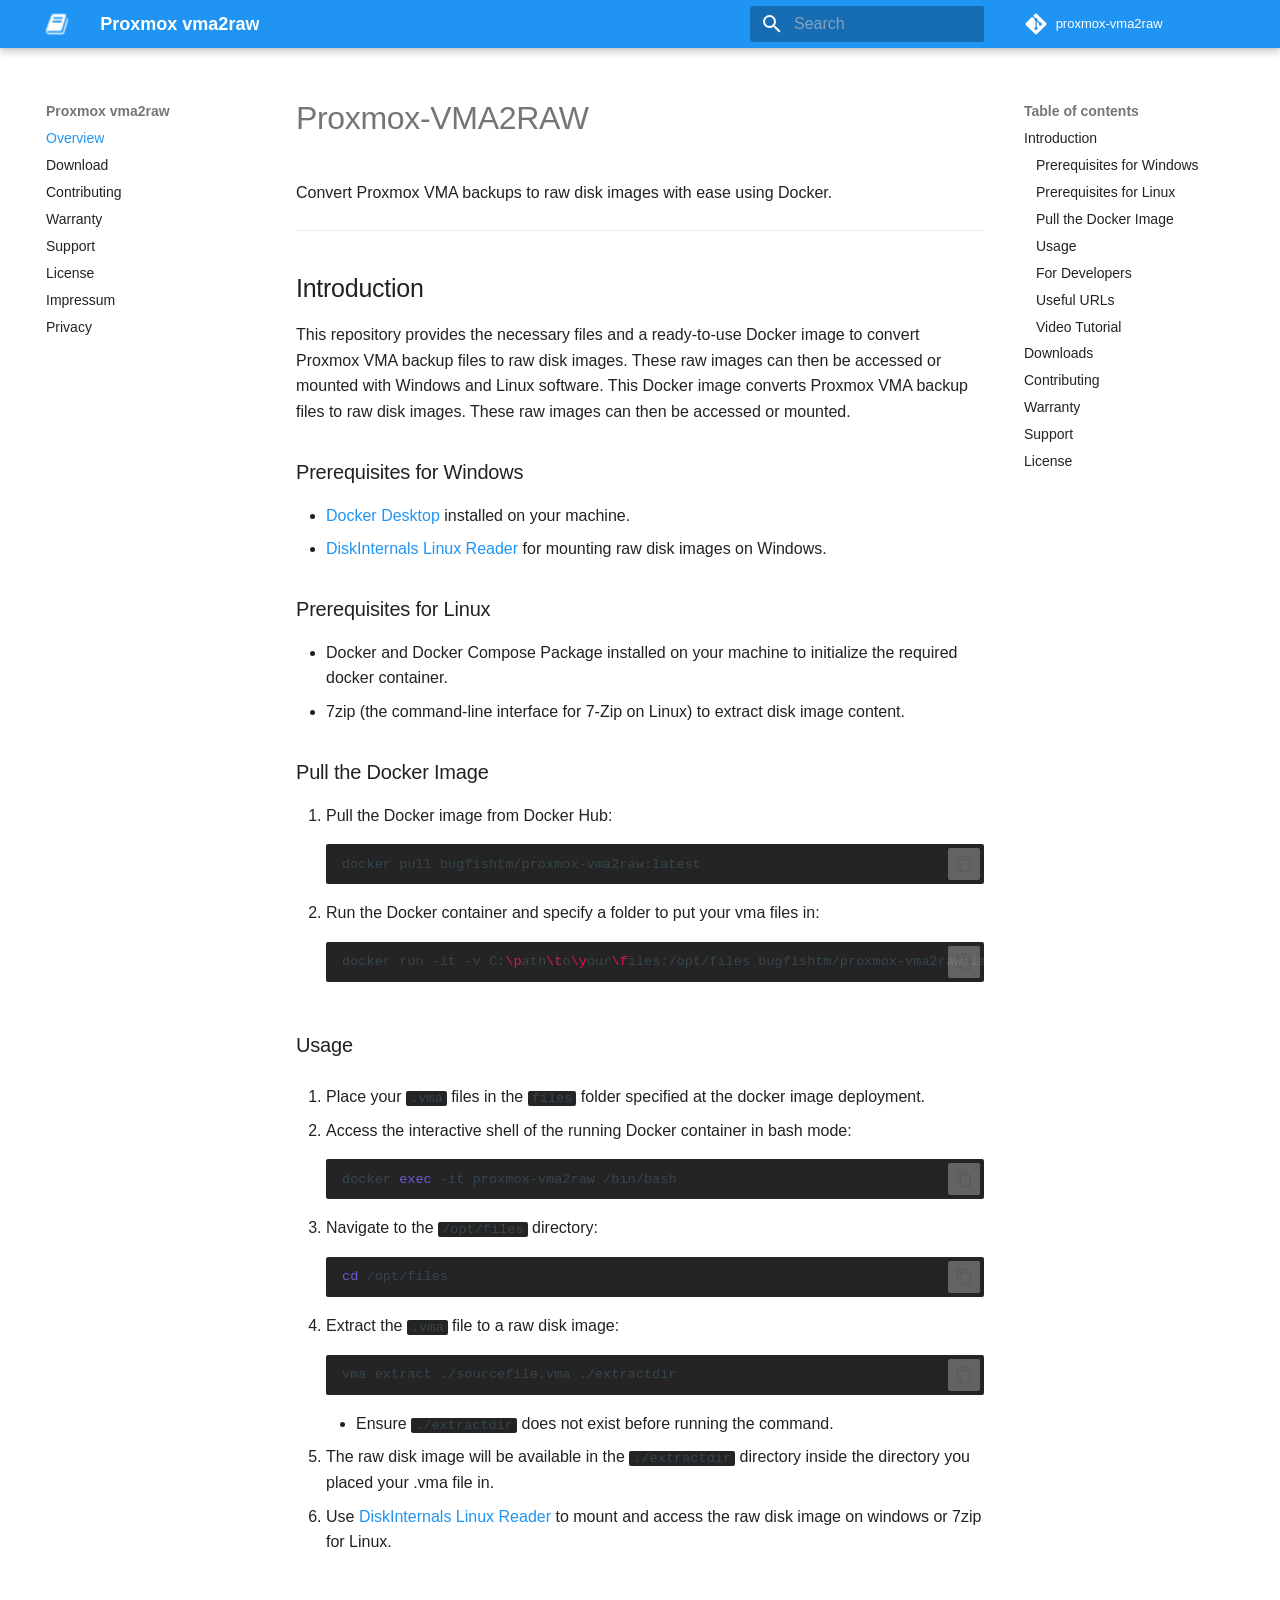
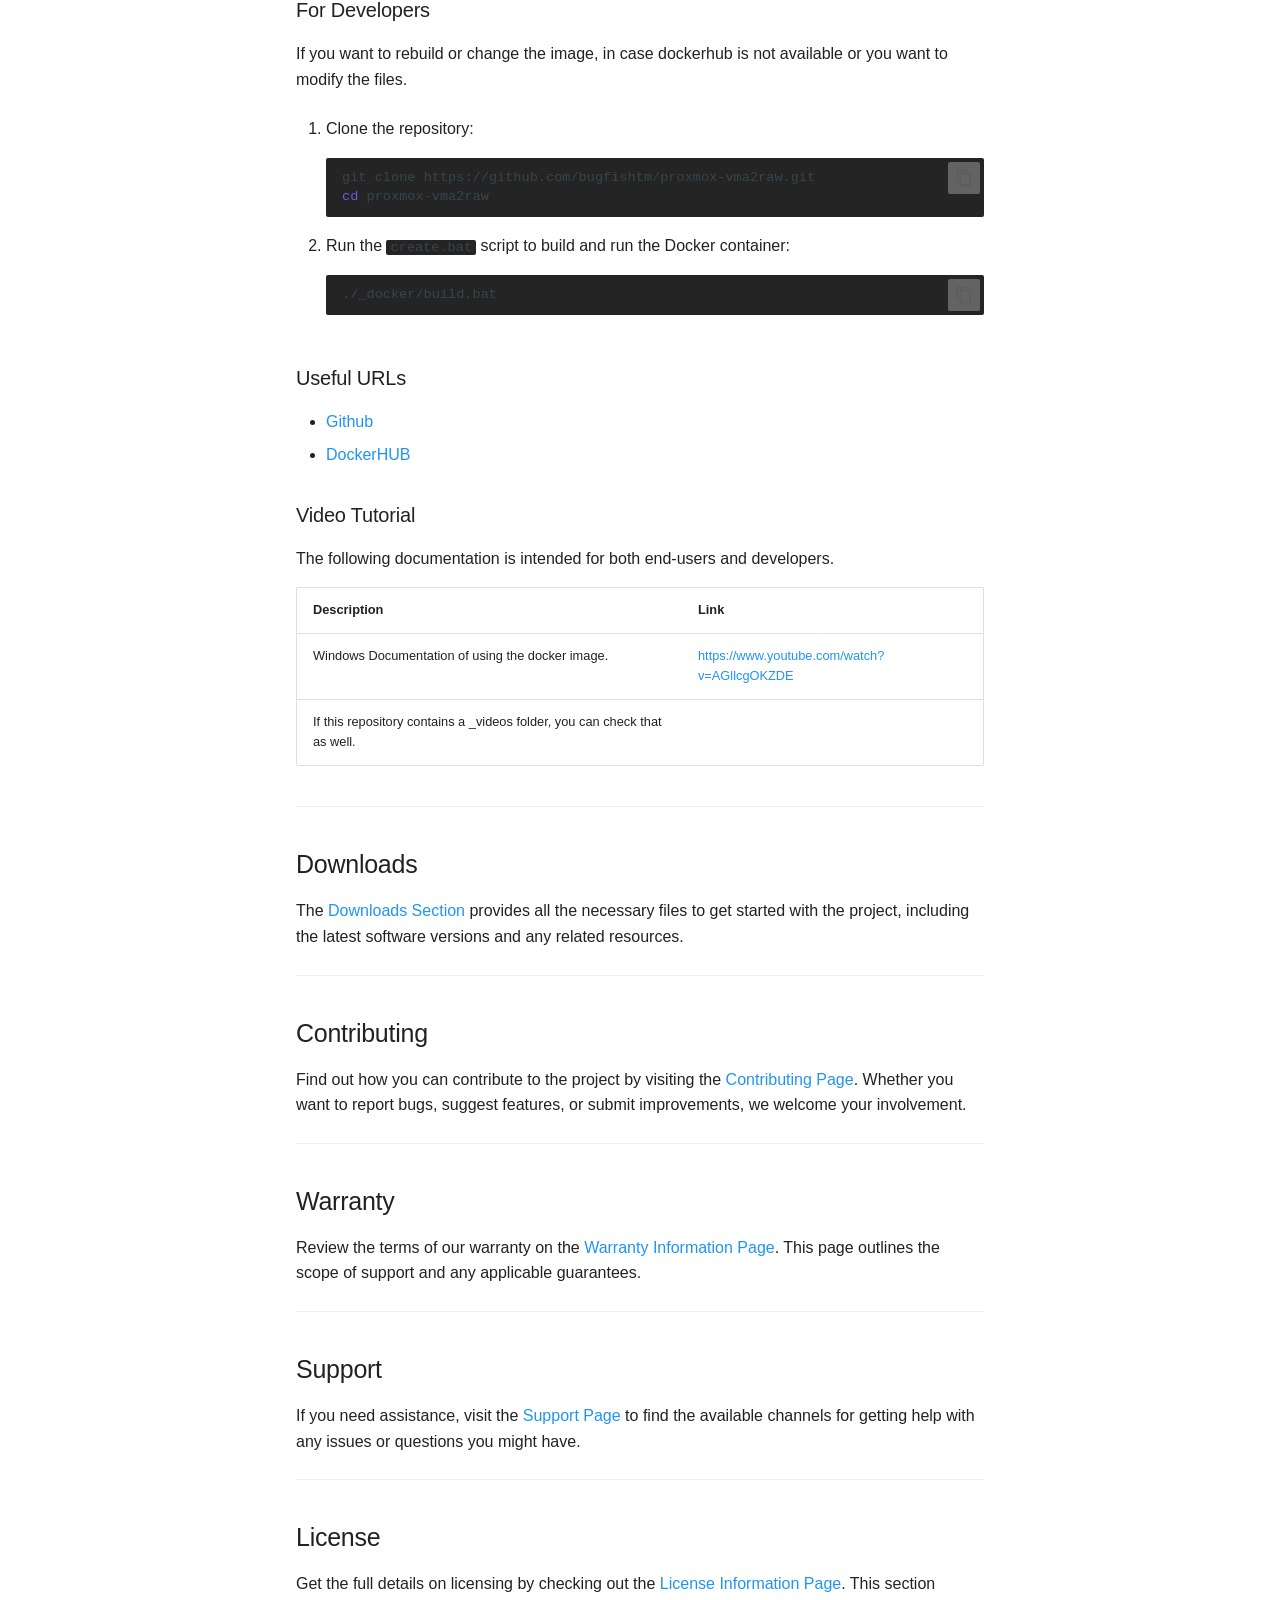
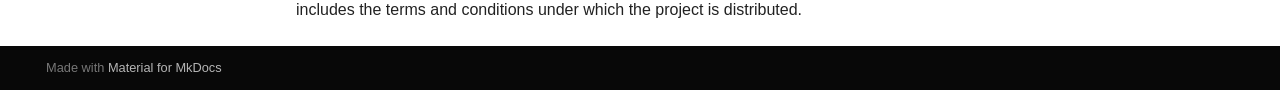
==== commit 43b79943: "1.0" ====
--- a/docs/index.html
+++ b/docs/index.html
@@ -648,7 +648,7 @@
   
   
     <li class="md-nav__item">
-      <a href="https://bugfishtm.blogspot.com/2023/05/impressum.html" class="md-nav__link">
+      <a href="https://bugfishtm.github.io/impressum.html" class="md-nav__link">
         
   
   
@@ -675,7 +675,7 @@
   
   
     <li class="md-nav__item">
-      <a href="https://bugfishtm.blogspot.com/2023/05/privacy.html" class="md-nav__link">
+      <a href="https://bugfishtm.github.io/privacy.html" class="md-nav__link">
         
   
   
